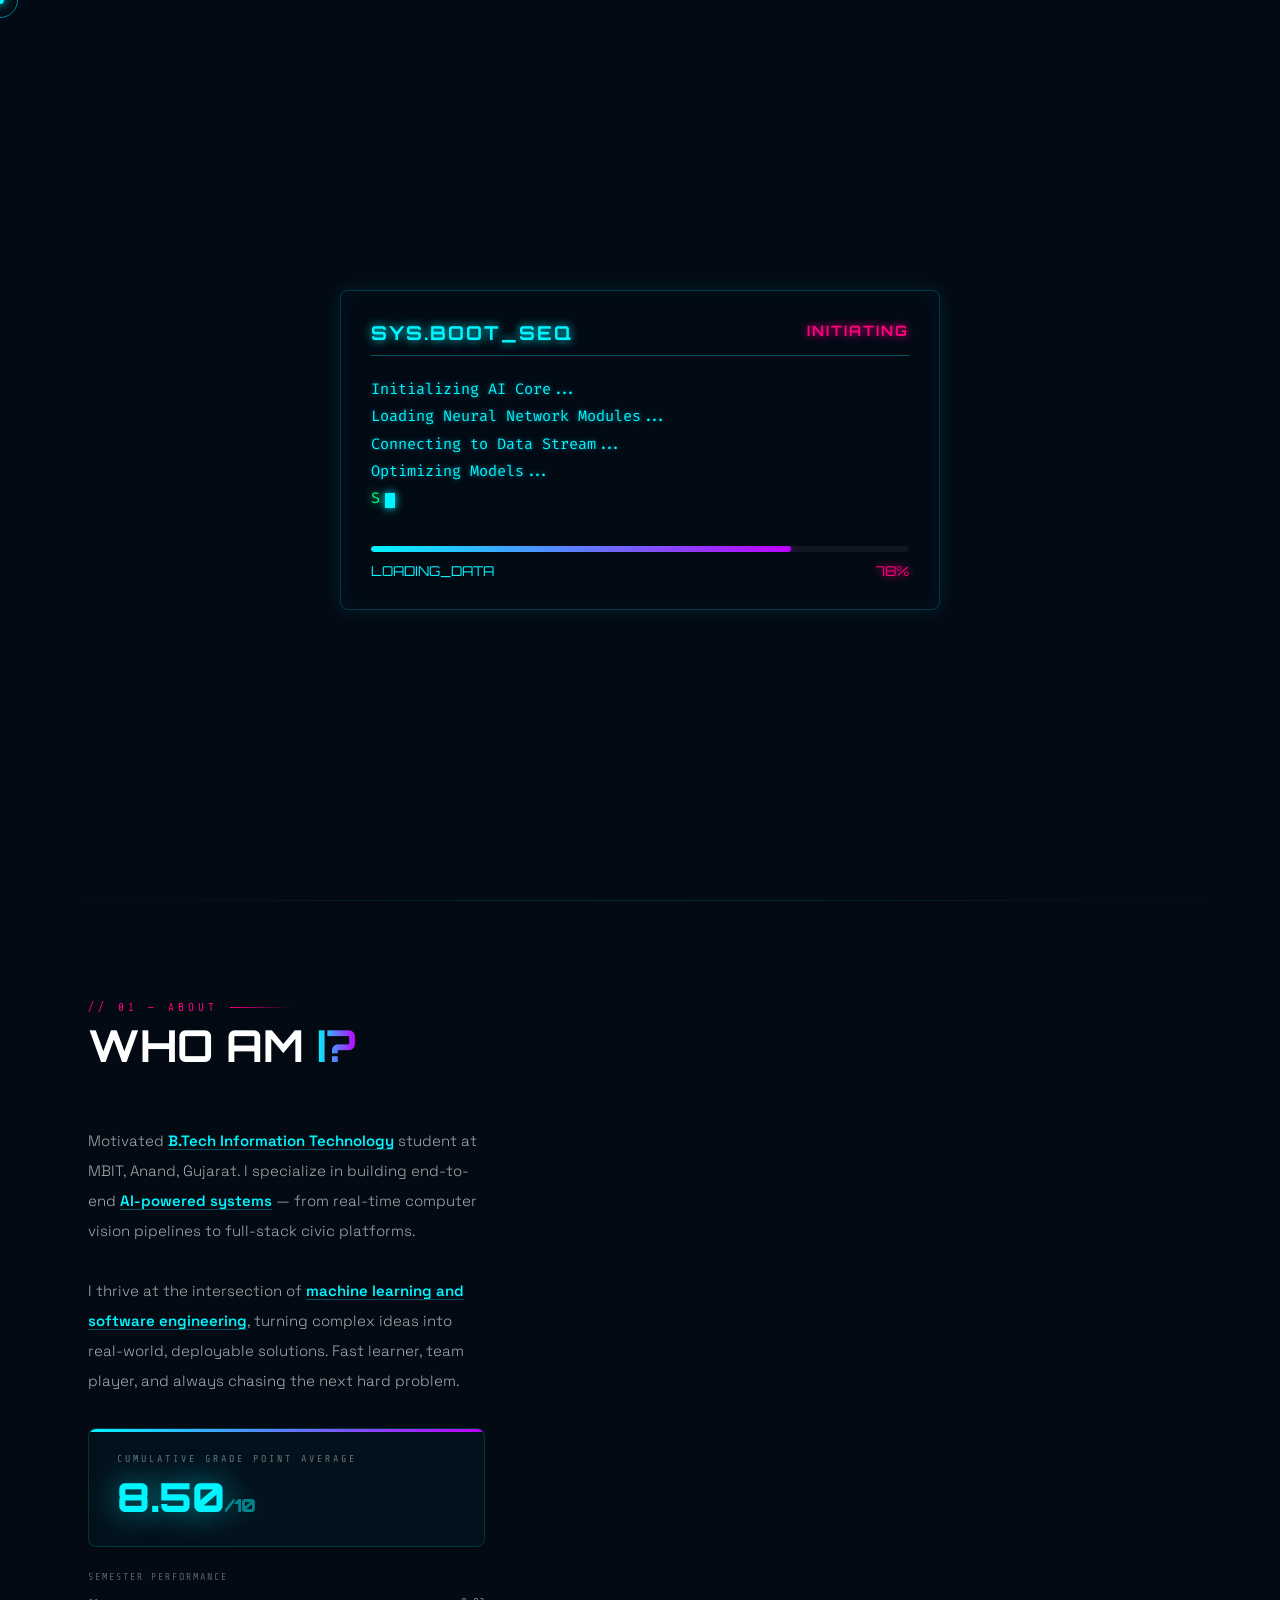
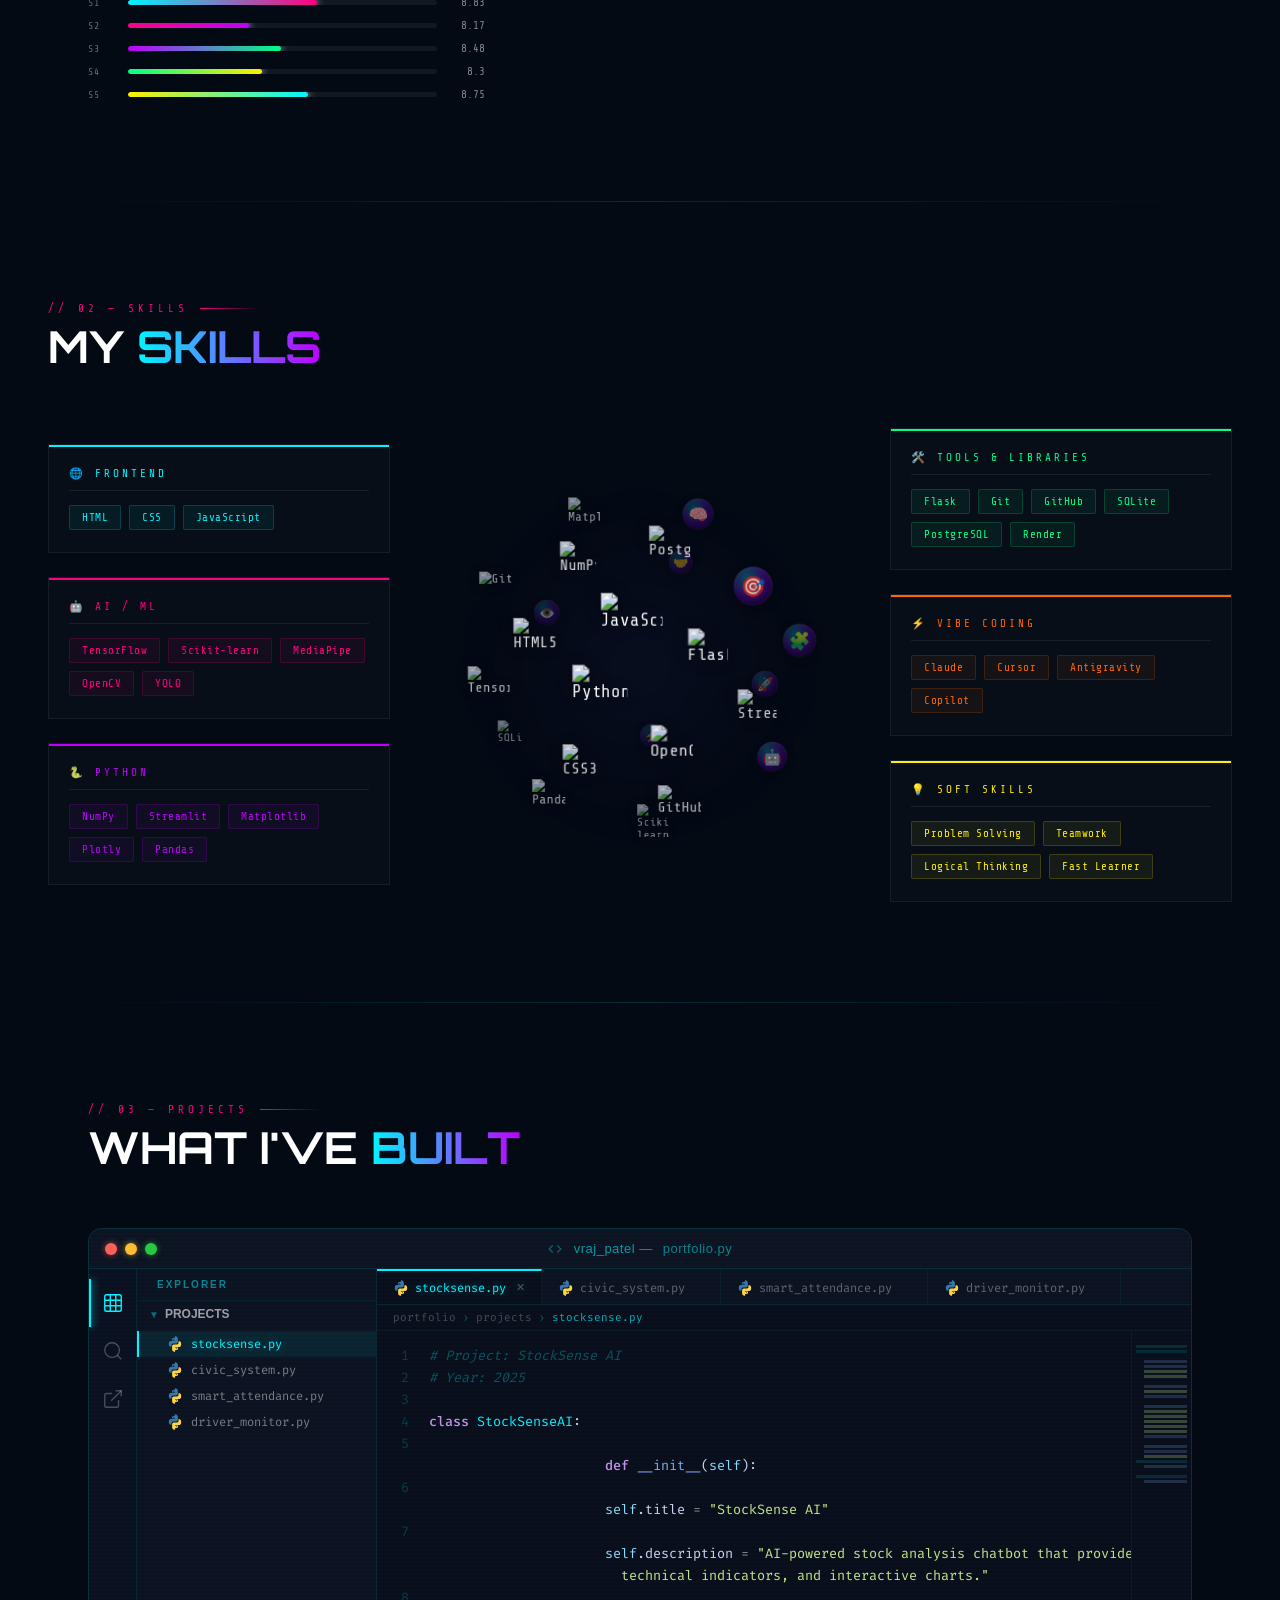
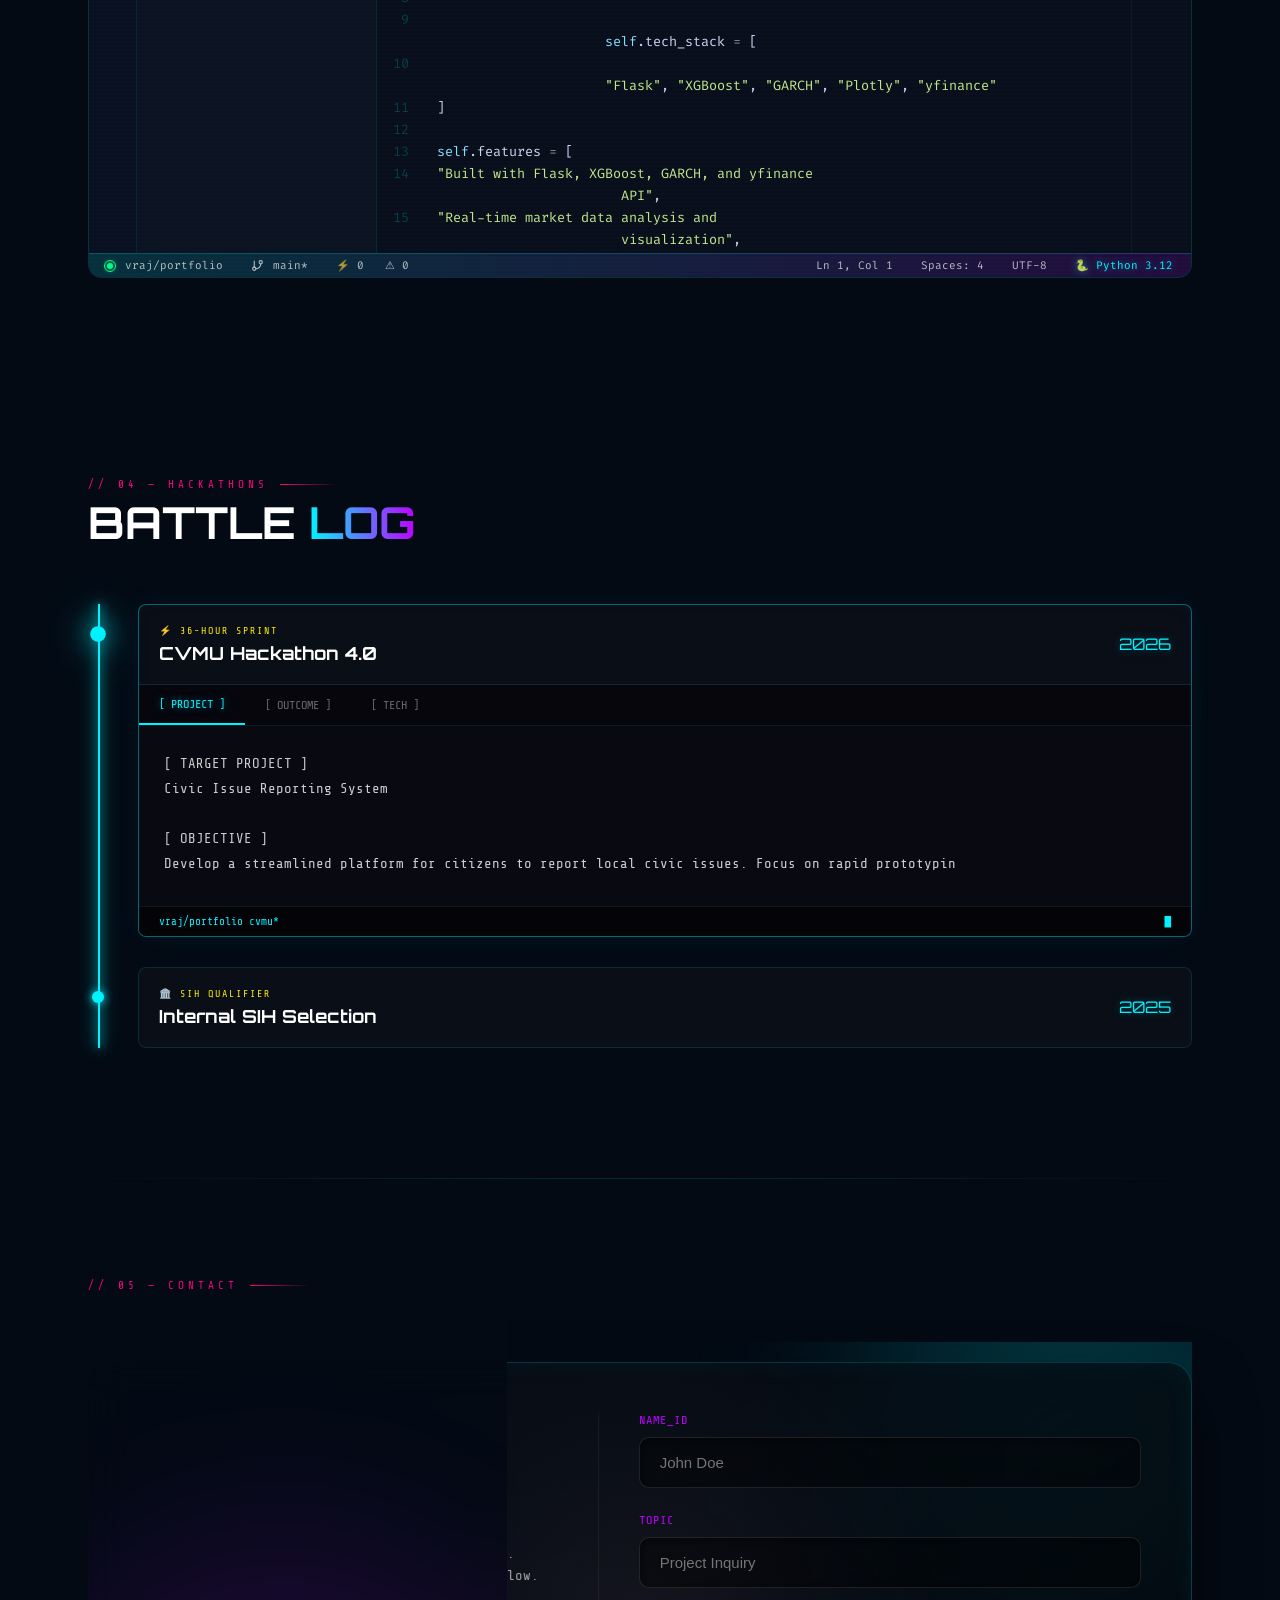
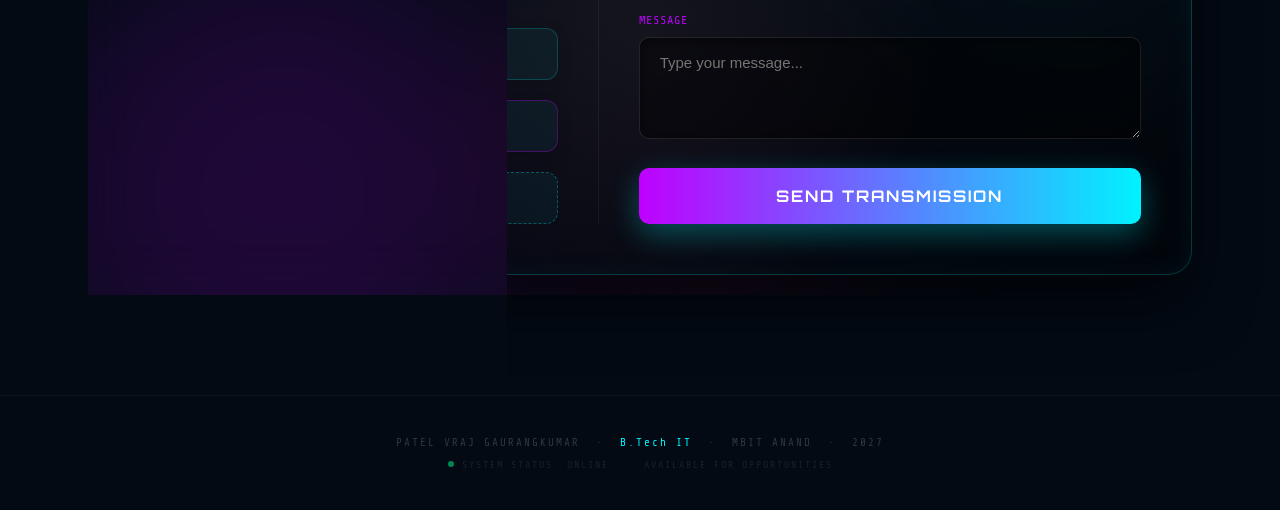
==== index.html @ e6d9add8 "Initial commit: Modular portfolio with JS AI engine" ====
<!DOCTYPE html>
<html lang="en">

<head>
  <meta charset="UTF-8">
  <meta name="viewport" content="width=device-width, initial-scale=1.0">
  <meta name="description" content="Vraj Patel — AI/ML Engineer & Full-Stack Developer. Portfolio showcasing projects in Computer Vision, Machine Learning, and Full-Stack Web Development.">
  <title>Vraj Patel — AI/ML Engineer & Developer</title>

  <!-- Google Fonts -->
  <link rel="preconnect" href="https://fonts.googleapis.com">
  <link href="https://fonts.googleapis.com/css2?family=Share+Tech+Mono&family=Fira+Code:wght@400;500&family=Orbitron:wght@400;600;700;900&family=Space+Grotesk:wght@300;400;500;600&display=swap" rel="stylesheet">

  <!-- Main Stylesheet -->
  <link rel="stylesheet" href="css/style.css">
</head>

<body>

  <!-- Custom cursor -->
  <div class="cursor-dot" id="cursorDot"></div>
  <div class="cursor-ring" id="cursorRing"></div>

  <!-- Particles canvas -->
  <canvas id="particles-canvas"></canvas>

  <!-- Loading screen -->
  <div id="loader">
    <div class="loader-container">
      <div class="terminal-header">
        <span>SYS.BOOT_SEQ</span>
        <span class="status-text">INITIATING</span>
      </div>

      <div class="logs" id="logs">
        <!-- Lines injected via JS -->
      </div>

      <div class="progress-wrapper">
        <div class="progress-bar-bg">
          <div class="progress-bar" id="progressBar"></div>
        </div>
        <div class="progress-info">
          <span>LOADING_DATA</span>
          <span class="progress-pct" id="progressPct">0%</span>
        </div>
      </div>
    </div>
  </div>

  <!-- NAV -->
  <nav id="mainNav">
    <div class="nav-inner" id="navInner">
      <div class="nav-logo" onclick="smoothScroll('hero')">VP</div>
      <div class="nav-links">
        <a onclick="smoothScroll('about')" class="nav-link" data-section="about"><span class="nav-text">About</span></a>
        <a onclick="smoothScroll('skills')" class="nav-link" data-section="skills"><span
            class="nav-text">Skills</span></a>
        <a onclick="smoothScroll('projects')" class="nav-link" data-section="projects"><span
            class="nav-text">Projects</span></a>
        <a onclick="smoothScroll('hackathons')" class="nav-link" data-section="hackathons"><span
            class="nav-text">Hackathons</span></a>
        <a onclick="smoothScroll('contact')" class="nav-link" data-section="contact"><span
            class="nav-text">Contact</span></a>
      </div>
      <button class="hamburger" id="hamburger" aria-label="Open menu" onclick="toggleMobileNav()">
        <span></span><span></span><span></span>
      </button>
    </div>
  </nav>

  <!-- MOBILE NAV OVERLAY -->
  <div class="mobile-nav" id="mobileNav">
    <span class="mobile-nav-close" onclick="toggleMobileNav()">✕</span>
    <a class="mobile-nav-link" onclick="mobileNavGo('hero')">Home</a>
    <a class="mobile-nav-link" onclick="mobileNavGo('about')">About</a>
    <a class="mobile-nav-link" onclick="mobileNavGo('skills')">Skills</a>
    <a class="mobile-nav-link" onclick="mobileNavGo('projects')">Projects</a>
    <a class="mobile-nav-link" onclick="mobileNavGo('hackathons')">Hackathons</a>
    <a class="mobile-nav-link" onclick="mobileNavGo('contact')">Contact</a>
  </div>


  <!-- HERO -->
  <div class="hero" id="hero">
    <canvas id="neural-canvas"></canvas>
    <div class="hero-grid"></div>
    <div class="hero-orb hero-orb-1"></div>
    <div class="hero-orb hero-orb-2"></div>
    <div class="hero-orb hero-orb-3"></div>

    <div class="hero-content">
      <div class="hero-name-badge">
        <span class="status-dot"></span>
        AI/ML Engineer &amp; Full-Stack Dev
      </div>

      <h1 class="hero-main-title">
        <span class="text-white">VRAJ</span> <span class="gradient-text">PATEL</span>
      </h1>

      <p class="hero-subtitle-large">
        Architecting Intelligent Systems with <span class="gradient-text">Deep Learning &amp; Code</span>
      </p>

      <p class="hero-subtitle">
        Discover the logic behind a portfolio that echoes innovation, algorithms, and seamless digital experiences.
      </p>

      <button class="hero-explore-btn" onclick="smoothScroll('projects')">
        Explore My Portfolio
        <svg viewBox="0 0 24 24" width="18" height="18" stroke="currentColor" stroke-width="2" fill="none"
          stroke-linecap="round" stroke-linejoin="round">
          <line x1="7" y1="17" x2="17" y2="7"></line>
          <polyline points="7 7 17 7 17 17"></polyline>
        </svg>
      </button>

      <div class="hero-cards">
        <div class="hero-card hero-card-1">
          <div class="card-icon cyan">
            <svg viewBox="0 0 24 24" width="24" height="24" stroke="currentColor" stroke-width="2" fill="none"
              stroke-linecap="round" stroke-linejoin="round">
              <path
                d="M9.5 2A2.5 2.5 0 0 1 12 4.5v15a2.5 2.5 0 0 1-4.96.44 2.5 2.5 0 0 1-2.96-3.08 3 3 0 0 1-.34-5.58 2.5 2.5 0 0 1 1.32-4.24 2.5 2.5 0 0 1 1.98-3A2.5 2.5 0 0 1 9.5 2Z">
              </path>
              <path
                d="M14.5 2A2.5 2.5 0 0 0 12 4.5v15a2.5 2.5 0 0 0 4.96.44 2.5 2.5 0 0 0 2.96-3.08 3 3 0 0 0 .34-5.58 2.5 2.5 0 0 0-1.32-4.24 2.5 2.5 0 0 0-1.98-3A2.5 2.5 0 0 0 14.5 2Z">
              </path>
            </svg>
          </div>
          <h3>Machine Learning</h3>
          <p>Building predictive models and intelligent algorithms</p>
        </div>
        <div class="hero-card hero-card-2">
          <div class="card-icon pink">
            <svg viewBox="0 0 24 24" width="24" height="24" stroke="currentColor" stroke-width="2" fill="none"
              stroke-linecap="round" stroke-linejoin="round">
              <path d="M1 12s4-8 11-8 11 8 11 8-4 8-11 8-11-8-11-8z"></path>
              <circle cx="12" cy="12" r="3"></circle>
            </svg>
          </div>
          <h3>Computer Vision</h3>
          <p>Extracting deep insights from complex visual data</p>
        </div>
        <div class="hero-card hero-card-3">
          <div class="card-icon green">
            <svg viewBox="0 0 24 24" width="24" height="24" stroke="currentColor" stroke-width="2" fill="none"
              stroke-linecap="round" stroke-linejoin="round">
              <polyline points="16 18 22 12 16 6"></polyline>
              <polyline points="8 6 2 12 8 18"></polyline>
            </svg>
          </div>
          <h3>Full-Stack Dev</h3>
          <p>Creating seamless end-to-end web applications</p>
        </div>
        <div class="hero-card hero-card-4">
          <div class="card-icon purple">
            <svg viewBox="0 0 24 24" width="24" height="24" stroke="currentColor" stroke-width="2" fill="none"
              stroke-linecap="round" stroke-linejoin="round">
              <polyline points="23 6 13.5 15.5 8.5 10.5 1 18"></polyline>
              <polyline points="17 6 23 6 23 12"></polyline>
            </svg>
          </div>
          <h3>Data Science</h3>
          <p>Transforming raw data into actionable intelligence</p>
        </div>
      </div>
    </div>

    <div class="scroll-hint">
      <div class="scroll-line"></div>
      <span>SCROLL</span>
    </div>
  </div>

  <div class="divider"></div>

  <!-- ABOUT -->
  <section id="about">
    <div class="section-label reveal">// 01 — About</div>
    <div class="section-title reveal">WHO AM <span>I?</span></div>
    <div class="about-grid">
      <div class="reveal">
        <p class="about-text">
          Motivated <strong>B.Tech Information Technology</strong> student at MBIT, Anand, Gujarat. I specialize in
          building end-to-end <strong>AI-powered systems</strong> — from real-time computer vision pipelines to
          full-stack civic platforms.<br><br>
          I thrive at the intersection of <strong>machine learning and software engineering</strong>, turning complex
          ideas into real-world, deployable solutions. Fast learner, team player, and always chasing the next hard
          problem.
        </p>
        <div class="cgpa-display">
          <div class="cgpa-label">CUMULATIVE GRADE POINT AVERAGE</div>
          <div class="cgpa-value">8.50<span style="font-size:18px;opacity:0.5">/10</span></div>
        </div>
        <div class="sgpa-section">
          <div class="sgpa-label">SEMESTER PERFORMANCE</div>
          <div id="sgpa-bars"></div>
        </div>
      </div>
      <div class="about-character reveal">
        <div class="character-wrap">
          <!-- Lottie Animated Character -->
          <div id="lottie-character" class="lottie-character"></div>
        </div>
      </div>
    </div>
  </section>

  <div class="divider"></div>

  <!-- SKILLS -->
  <section id="skills">
    <div class="section-label reveal">// 02 — Skills</div>
    <div class="section-title reveal">MY <span>SKILLS</span></div>
    <div class="skills-layout">
      <!-- LEFT SIDE -->
      <div class="skills-side reveal">
        <div class="skill-card" data-color="cyan">
          <div class="skill-card-title">🌐 Frontend</div>
          <div class="skill-card-tags">
            <span class="sk-tag">HTML</span>
            <span class="sk-tag">CSS</span>
            <span class="sk-tag">JavaScript</span>
          </div>
        </div>
        <div class="skill-card" data-color="pink">
          <div class="skill-card-title">🤖 AI / ML</div>
          <div class="skill-card-tags">
            <span class="sk-tag">TensorFlow</span>
            <span class="sk-tag">Scikit-learn</span>
            <span class="sk-tag">MediaPipe</span>
            <span class="sk-tag">OpenCV</span>
            <span class="sk-tag">YOLO</span>
          </div>
        </div>
        <div class="skill-card" data-color="purple">
          <div class="skill-card-title">🐍 Python</div>
          <div class="skill-card-tags">
            <span class="sk-tag">NumPy</span>
            <span class="sk-tag">Streamlit</span>
            <span class="sk-tag">Matplotlib</span>
            <span class="sk-tag">Plotly</span>
            <span class="sk-tag">Pandas</span>
          </div>
        </div>
      </div>

      <!-- CENTER GLOBE -->
      <div class="globe-wrapper reveal">
        <div class="globe-glow"></div>
        <div class="globe-ring"></div>
        <div class="globe-ring"></div>
        <div class="globe-scene">
          <div class="globe-orbit" id="globeOrbit">
            <!-- Icons placed by JS -->
          </div>
        </div>
      </div>

      <!-- RIGHT SIDE -->
      <div class="skills-side reveal">
        <div class="skill-card" data-color="green">
          <div class="skill-card-title">🛠️ Tools & Libraries</div>
          <div class="skill-card-tags">
            <span class="sk-tag">Flask</span>
            <span class="sk-tag">Git</span>
            <span class="sk-tag">GitHub</span>
            <span class="sk-tag">SQLite</span>
            <span class="sk-tag">PostgreSQL</span>
            <span class="sk-tag">Render</span>
          </div>
        </div>
        <div class="skill-card" data-color="orange">
          <div class="skill-card-title">⚡ Vibe Coding</div>
          <div class="skill-card-tags">
            <span class="sk-tag">Claude</span>
            <span class="sk-tag">Cursor</span>
            <span class="sk-tag">Antigravity</span>
            <span class="sk-tag">Copilot</span>
          </div>
        </div>
        <div class="skill-card" data-color="yellow">
          <div class="skill-card-title">💡 Soft Skills</div>
          <div class="skill-card-tags">
            <span class="sk-tag">Problem Solving</span>
            <span class="sk-tag">Teamwork</span>
            <span class="sk-tag">Logical Thinking</span>
            <span class="sk-tag">Fast Learner</span>
          </div>
        </div>
      </div>
    </div>
  </section>



  <div class="divider"></div>





  <!-- PROJECTS -->
  <section id="projects">
    <div class="section-label reveal">// 03 &mdash; Projects</div>
    <div class="section-title reveal">WHAT I'VE <span>BUILT</span></div>

    <!-- IDE Container -->
    <div class="ide-container reveal">
      <div class="ide-window">

        <!-- Title bar -->
        <div class="ide-titlebar">
          <div class="ide-traffic">
            <span class="ide-dot red"></span>
            <span class="ide-dot yellow"></span>
            <span class="ide-dot green"></span>
          </div>
          <div class="ide-title-text">
            <svg viewBox="0 0 24 24" width="14" height="14" style="margin-right:6px;opacity:0.6;" fill="none"
              stroke="currentColor" stroke-width="2">
              <polyline points="16 18 22 12 16 6" />
              <polyline points="8 6 2 12 8 18" />
            </svg>
            vraj_patel — <span style="color:rgba(0,245,255,0.5);margin-left:4px;">portfolio.py</span>
          </div>
          <div class="ide-traffic-placeholder"></div>
        </div>

        <!-- Body -->
        <div class="ide-body">

          <!-- Activity Bar (Icons on far left) -->
          <div class="ide-activity-bar">
            <div class="act-icon act-active"><svg viewBox="0 0 24 24" fill="none" stroke="currentColor"
                stroke-width="2">
                <rect x="3" y="3" width="18" height="18" rx="2" />
                <path d="M9 3v18M15 3v18M3 9h18M3 15h18" />
              </svg></div>
            <div class="act-icon"><svg viewBox="0 0 24 24" fill="none" stroke="currentColor" stroke-width="2">
                <circle cx="11" cy="11" r="8" />
                <line x1="21" y1="21" x2="16.65" y2="16.65" />
              </svg></div>
            <div class="act-icon"><svg viewBox="0 0 24 24" fill="none" stroke="currentColor" stroke-width="2">
                <path d="M18 13v6a2 2 0 0 1-2 2H5a2 2 0 0 1-2-2V8a2 2 0 0 1 2-2h6" />
                <polyline points="15 3 21 3 21 9" />
                <line x1="10" y1="14" x2="21" y2="3" />
              </svg></div>
          </div>

          <!-- Sidebar -->
          <div class="ide-sidebar">
            <div class="ide-sidebar-header">EXPLORER</div>
            <div class="ide-folder">
              <span class="ide-arrow-down">&#x25BC;</span>
              <span class="ide-folder-name">PROJECTS</span>
            </div>
            <div class="ide-file-list">
              <div class="ide-sidebar-item ide-active" data-target="stocksense">
                <svg viewBox="0 0 110 110" width="16" height="16" style="flex-shrink:0">
                  <path fill="#3776ab"
                    d="M54.4 12.3c-21.7 0-20.5 9.4-20.5 9.4l.1 9.8h21.1v3h-29.3s-13.6-1.5-13.6 19c0 20.4 11.8 19.6 11.8 19.6h6.7v-9.3s-.2-12.2 12.3-12.2h19s12.8 0 12.8-12.4v-18s1-19-20.4-19zm-10.8 6.4c1.9 0 3.4 1.5 3.4 3.4s-1.5 3.4-3.4 3.4-3.4-1.5-3.4-3.4 1.5-3.4 3.4-3.4z" />
                  <path fill="#ffd343"
                    d="M55.4 97.5c21.7 0 20.5-9.4 20.5-9.4l-.1-9.8h-21.1v-3h29.3s13.6 1.5 13.6-19c0-20.4-11.8-19.6-11.8-19.6h-6.7v9.3s.2 12.2-12.3 12.2h-19s-12.8 0-12.8 12.4v18s-1 19 20.4 19zm10.8-6.4c-1.9 0-3.4-1.5-3.4-3.4s1.5-3.4 3.4-3.4 3.4 1.5 3.4 3.4-1.5 3.4-3.4 3.4z" />
                </svg> <span>stocksense.py</span>
              </div>
              <div class="ide-sidebar-item" data-target="civic">
                <svg viewBox="0 0 110 110" width="16" height="16" style="flex-shrink:0">
                  <path fill="#3776ab"
                    d="M54.4 12.3c-21.7 0-20.5 9.4-20.5 9.4l.1 9.8h21.1v3h-29.3s-13.6-1.5-13.6 19c0 20.4 11.8 19.6 11.8 19.6h6.7v-9.3s-.2-12.2 12.3-12.2h19s12.8 0 12.8-12.4v-18s1-19-20.4-19zm-10.8 6.4c1.9 0 3.4 1.5 3.4 3.4s-1.5 3.4-3.4 3.4-3.4-1.5-3.4-3.4 1.5-3.4 3.4-3.4z" />
                  <path fill="#ffd343"
                    d="M55.4 97.5c21.7 0 20.5-9.4 20.5-9.4l-.1-9.8h-21.1v-3h29.3s13.6 1.5 13.6-19c0-20.4-11.8-19.6-11.8-19.6h-6.7v9.3s.2 12.2-12.3 12.2h-19s-12.8 0-12.8 12.4v18s-1 19 20.4 19zm10.8-6.4c-1.9 0-3.4-1.5-3.4-3.4s1.5-3.4 3.4-3.4 3.4 1.5 3.4 3.4-1.5 3.4-3.4 3.4z" />
                </svg> <span>civic_system.py</span>
              </div>
              <div class="ide-sidebar-item" data-target="attendance">
                <svg viewBox="0 0 110 110" width="16" height="16" style="flex-shrink:0">
                  <path fill="#3776ab"
                    d="M54.4 12.3c-21.7 0-20.5 9.4-20.5 9.4l.1 9.8h21.1v3h-29.3s-13.6-1.5-13.6 19c0 20.4 11.8 19.6 11.8 19.6h6.7v-9.3s-.2-12.2 12.3-12.2h19s12.8 0 12.8-12.4v-18s1-19-20.4-19zm-10.8 6.4c1.9 0 3.4 1.5 3.4 3.4s-1.5 3.4-3.4 3.4-3.4-1.5-3.4-3.4 1.5-3.4 3.4-3.4z" />
                  <path fill="#ffd343"
                    d="M55.4 97.5c21.7 0 20.5-9.4 20.5-9.4l-.1-9.8h-21.1v-3h29.3s13.6 1.5 13.6-19c0-20.4-11.8-19.6-11.8-19.6h-6.7v9.3s.2 12.2-12.3 12.2h-19s-12.8 0-12.8 12.4v18s-1 19 20.4 19zm10.8-6.4c-1.9 0-3.4-1.5-3.4-3.4s1.5-3.4 3.4-3.4 3.4 1.5 3.4 3.4-1.5 3.4-3.4 3.4z" />
                </svg> <span>smart_attendance.py</span>
              </div>
              <div class="ide-sidebar-item" data-target="driver">
                <svg viewBox="0 0 110 110" width="16" height="16" style="flex-shrink:0">
                  <path fill="#3776ab"
                    d="M54.4 12.3c-21.7 0-20.5 9.4-20.5 9.4l.1 9.8h21.1v3h-29.3s-13.6-1.5-13.6 19c0 20.4 11.8 19.6 11.8 19.6h6.7v-9.3s-.2-12.2 12.3-12.2h19s12.8 0 12.8-12.4v-18s1-19-20.4-19zm-10.8 6.4c1.9 0 3.4 1.5 3.4 3.4s-1.5 3.4-3.4 3.4-3.4-1.5-3.4-3.4 1.5-3.4 3.4-3.4z" />
                  <path fill="#ffd343"
                    d="M55.4 97.5c21.7 0 20.5-9.4 20.5-9.4l-.1-9.8h-21.1v-3h29.3s13.6 1.5 13.6-19c0-20.4-11.8-19.6-11.8-19.6h-6.7v9.3s.2 12.2-12.3 12.2h-19s-12.8 0-12.8 12.4v18s-1 19 20.4 19zm10.8-6.4c-1.9 0-3.4-1.5-3.4-3.4s1.5-3.4 3.4-3.4 3.4 1.5 3.4 3.4-1.5 3.4-3.4 3.4z" />
                </svg> <span>driver_monitor.py</span>
              </div>
            </div>
          </div>

          <!-- Editor -->
          <div class="ide-editor">

            <!-- Tabs -->
            <div class="ide-tabs">
              <div class="ide-tab ide-tab-active" data-target="stocksense">
                <svg viewBox="0 0 110 110" width="16" height="16" style="flex-shrink:0">
                  <path fill="#3776ab"
                    d="M54.4 12.3c-21.7 0-20.5 9.4-20.5 9.4l.1 9.8h21.1v3h-29.3s-13.6-1.5-13.6 19c0 20.4 11.8 19.6 11.8 19.6h6.7v-9.3s-.2-12.2 12.3-12.2h19s12.8 0 12.8-12.4v-18s1-19-20.4-19zm-10.8 6.4c1.9 0 3.4 1.5 3.4 3.4s-1.5 3.4-3.4 3.4-3.4-1.5-3.4-3.4 1.5-3.4 3.4-3.4z" />
                  <path fill="#ffd343"
                    d="M55.4 97.5c21.7 0 20.5-9.4 20.5-9.4l-.1-9.8h-21.1v-3h29.3s13.6 1.5 13.6-19c0-20.4-11.8-19.6-11.8-19.6h-6.7v9.3s.2 12.2-12.3 12.2h-19s-12.8 0-12.8 12.4v18s-1 19 20.4 19zm10.8-6.4c-1.9 0-3.4-1.5-3.4-3.4s1.5-3.4 3.4-3.4 3.4 1.5 3.4 3.4-1.5 3.4-3.4 3.4z" />
                </svg> stocksense.py <span class="ide-tab-close">&#x2715;</span>
              </div>
              <div class="ide-tab" data-target="civic">
                <svg viewBox="0 0 110 110" width="16" height="16" style="flex-shrink:0">
                  <path fill="#3776ab"
                    d="M54.4 12.3c-21.7 0-20.5 9.4-20.5 9.4l.1 9.8h21.1v3h-29.3s-13.6-1.5-13.6 19c0 20.4 11.8 19.6 11.8 19.6h6.7v-9.3s-.2-12.2 12.3-12.2h19s12.8 0 12.8-12.4v-18s1-19-20.4-19zm-10.8 6.4c1.9 0 3.4 1.5 3.4 3.4s-1.5 3.4-3.4 3.4-3.4-1.5-3.4-3.4 1.5-3.4 3.4-3.4z" />
                  <path fill="#ffd343"
                    d="M55.4 97.5c21.7 0 20.5-9.4 20.5-9.4l-.1-9.8h-21.1v-3h29.3s13.6 1.5 13.6-19c0-20.4-11.8-19.6-11.8-19.6h-6.7v9.3s.2 12.2-12.3 12.2h-19s-12.8 0-12.8 12.4v18s-1 19 20.4 19zm10.8-6.4c-1.9 0-3.4-1.5-3.4-3.4s1.5-3.4 3.4-3.4 3.4 1.5 3.4 3.4-1.5 3.4-3.4 3.4z" />
                </svg> civic_system.py <span class="ide-tab-close">&#x2715;</span>
              </div>
              <div class="ide-tab" data-target="attendance">
                <svg viewBox="0 0 110 110" width="16" height="16" style="flex-shrink:0">
                  <path fill="#3776ab"
                    d="M54.4 12.3c-21.7 0-20.5 9.4-20.5 9.4l.1 9.8h21.1v3h-29.3s-13.6-1.5-13.6 19c0 20.4 11.8 19.6 11.8 19.6h6.7v-9.3s-.2-12.2 12.3-12.2h19s12.8 0 12.8-12.4v-18s1-19-20.4-19zm-10.8 6.4c1.9 0 3.4 1.5 3.4 3.4s-1.5 3.4-3.4 3.4-3.4-1.5-3.4-3.4 1.5-3.4 3.4-3.4z" />
                  <path fill="#ffd343"
                    d="M55.4 97.5c21.7 0 20.5-9.4 20.5-9.4l-.1-9.8h-21.1v-3h29.3s13.6 1.5 13.6-19c0-20.4-11.8-19.6-11.8-19.6h-6.7v9.3s.2 12.2-12.3 12.2h-19s-12.8 0-12.8 12.4v18s-1 19 20.4 19zm10.8-6.4c-1.9 0-3.4-1.5-3.4-3.4s1.5-3.4 3.4-3.4 3.4 1.5 3.4 3.4-1.5 3.4-3.4 3.4z" />
                </svg> smart_attendance.py <span class="ide-tab-close">&#x2715;</span>
              </div>
              <div class="ide-tab" data-target="driver">
                <svg viewBox="0 0 110 110" width="16" height="16" style="flex-shrink:0">
                  <path fill="#3776ab"
                    d="M54.4 12.3c-21.7 0-20.5 9.4-20.5 9.4l.1 9.8h21.1v3h-29.3s-13.6-1.5-13.6 19c0 20.4 11.8 19.6 11.8 19.6h6.7v-9.3s-.2-12.2 12.3-12.2h19s12.8 0 12.8-12.4v-18s1-19-20.4-19zm-10.8 6.4c1.9 0 3.4 1.5 3.4 3.4s-1.5 3.4-3.4 3.4-3.4-1.5-3.4-3.4 1.5-3.4 3.4-3.4z" />
                  <path fill="#ffd343"
                    d="M55.4 97.5c21.7 0 20.5-9.4 20.5-9.4l-.1-9.8h-21.1v-3h29.3s13.6 1.5 13.6-19c0-20.4-11.8-19.6-11.8-19.6h-6.7v9.3s.2 12.2-12.3 12.2h-19s-12.8 0-12.8 12.4v18s-1 19 20.4 19zm10.8-6.4c-1.9 0-3.4-1.5-3.4-3.4s1.5-3.4 3.4-3.4 3.4 1.5 3.4 3.4-1.5 3.4-3.4 3.4z" />
                </svg> driver_monitor.py <span class="ide-tab-close">&#x2715;</span>
              </div>
              <div class="ide-tabs-spacer"></div>
            </div>

            <!-- Breadcrumbs -->
            <div class="ide-breadcrumbs">
              portfolio <span class="ide-bc-sep">&rsaquo;</span> projects <span class="ide-bc-sep">&rsaquo;</span> <span
                class="ide-bc-active">stocksense.py</span>
            </div>

            <!-- Panes -->
            <div class="ide-panes">
              <div class="ide-pane ide-pane-active" id="pane-stocksense">
                <div class="ide-code-wrapper">
                  <div class="ide-line" style="animation-delay:0.03s"><span class="ide-ln">1</span><span
                      class="ide-lc"><span class="syn-comment"># Project: StockSense AI</span></span></div>
                  <div class="ide-line" style="animation-delay:0.06s"><span class="ide-ln">2</span><span
                      class="ide-lc"><span class="syn-comment"># Year: 2025</span></span></div>
                  <div class="ide-line" style="animation-delay:0.09s"><span class="ide-ln">3</span><span
                      class="ide-lc"></span></div>
                  <div class="ide-line" style="animation-delay:0.12s"><span class="ide-ln">4</span><span
                      class="ide-lc"><span class="syn-keyword">class</span> <span
                        class="syn-class">StockSenseAI</span>:</span></div>
                  <div class="ide-line" style="animation-delay:0.15s"><span class="ide-ln">5</span><span class="ide-lc">
                      <span class="syn-keyword">def</span> <span class="syn-func">__init__</span>(<span
                        class="syn-arg">self</span>):</span></div>
                  <div class="ide-line" style="animation-delay:0.18s"><span class="ide-ln">6</span><span class="ide-lc">
                      <span class="syn-arg">self</span>.title <span class="syn-op">=</span> <span
                        class="syn-string">"StockSense AI"</span></span></div>
                  <div class="ide-line" style="animation-delay:0.21s"><span class="ide-ln">7</span><span class="ide-lc">
                      <span class="syn-arg">self</span>.description <span class="syn-op">=</span> <span
                        class="syn-string">"AI-powered stock analysis chatbot that provides real-time insights,
                        technical indicators, and interactive charts."</span></span></div>
                  <div class="ide-line" style="animation-delay:0.24s"><span class="ide-ln">8</span><span
                      class="ide-lc"></span></div>
                  <div class="ide-line" style="animation-delay:0.27s"><span class="ide-ln">9</span><span class="ide-lc">
                      <span class="syn-arg">self</span>.tech_stack <span class="syn-op">=</span> [</span></div>
                  <div class="ide-line" style="animation-delay:0.3s"><span class="ide-ln">10</span><span class="ide-lc">
                      <span class="syn-string">"Flask"</span>, <span class="syn-string">"XGBoost"</span>, <span
                        class="syn-string">"GARCH"</span>, <span class="syn-string">"Plotly"</span>, <span
                        class="syn-string">"yfinance"</span></span></div>
                  <div class="ide-line" style="animation-delay:0.32999999999999996s"><span class="ide-ln">11</span><span
                      class="ide-lc"> ]</span></div>
                  <div class="ide-line" style="animation-delay:0.36s"><span class="ide-ln">12</span><span
                      class="ide-lc"></span></div>
                  <div class="ide-line" style="animation-delay:0.39s"><span class="ide-ln">13</span><span
                      class="ide-lc"> <span class="syn-arg">self</span>.features <span class="syn-op">=</span> [</span>
                  </div>
                  <div class="ide-line" style="animation-delay:0.42s"><span class="ide-ln">14</span><span
                      class="ide-lc"> <span class="syn-string">"Built with Flask, XGBoost, GARCH, and yfinance
                        API"</span>,</span></div>
                  <div class="ide-line" style="animation-delay:0.44999999999999996s"><span class="ide-ln">15</span><span
                      class="ide-lc"> <span class="syn-string">"Real-time market data analysis and
                        visualization"</span>,</span></div>
                  <div class="ide-line" style="animation-delay:0.48s"><span class="ide-ln">16</span><span
                      class="ide-lc"> <span class="syn-string">"Technical Indicators: RSI, MACD, SMA, Bollinger
                        Bands"</span>,</span></div>
                  <div class="ide-line" style="animation-delay:0.51s"><span class="ide-ln">17</span><span
                      class="ide-lc"> <span class="syn-string">"Natural language query processing via
                        NLP"</span>,</span></div>
                  <div class="ide-line" style="animation-delay:0.54s"><span class="ide-ln">18</span><span
                      class="ide-lc"> <span class="syn-string">"Hybrid buy/sell recommendations with confidence
                        scores"</span></span></div>
                  <div class="ide-line" style="animation-delay:0.57s"><span class="ide-ln">19</span><span
                      class="ide-lc"> ]</span></div>
                  <div class="ide-line" style="animation-delay:0.6s"><span class="ide-ln">20</span><span
                      class="ide-lc"></span></div>
                  <div class="ide-line" style="animation-delay:0.63s"><span class="ide-ln">21</span><span
                      class="ide-lc"> <span class="syn-keyword">def</span> <span class="syn-func">get_links</span>(<span
                        class="syn-arg">self</span>):</span></div>
                  <div class="ide-line" style="animation-delay:0.6599999999999999s"><span class="ide-ln">22</span><span
                      class="ide-lc"> <span class="syn-keyword">return</span> {</span></div>
                  <div class="ide-line" style="animation-delay:0.69s"><span class="ide-ln">23</span><span
                      class="ide-lc"> <span class="syn-string">"github"</span>: <a class="syn-link"
                        href="https://github.com/vrajptl275/stocksense-ai" target="_blank"><svg viewBox="0 0 24 24"
                          width="14" height="14" fill="currentColor" style="vertical-align:middle;margin-right:4px;">
                          <path
                            d="M12 0C5.37 0 0 5.37 0 12c0 5.3 3.438 9.8 8.205 11.385.6.113.82-.258.82-.577 0-.285-.01-1.04-.015-2.04-3.338.724-4.042-1.61-4.042-1.61-.546-1.385-1.335-1.755-1.335-1.755-1.087-.744.084-.729.084-.729 1.205.084 1.838 1.236 1.838 1.236 1.07 1.835 2.809 1.305 3.495.998.108-.776.417-1.305.76-1.605-2.665-.3-5.466-1.332-5.466-5.93 0-1.31.465-2.38 1.235-3.22-.135-.303-.54-1.523.105-3.176 0 0 1.005-.322 3.3 1.23.96-.267 1.98-.399 3-.405 1.02.006 2.04.138 3 .405 2.28-1.552 3.285-1.23 3.285-1.23.645 1.653.24 2.873.12 3.176.765.84 1.23 1.91 1.23 3.22 0 4.61-2.805 5.625-5.475 5.92.42.36.81 1.096.81 2.22 0 1.606-.015 2.896-.015 3.286 0 .315.21.69.825.57C20.565 21.795 24 17.295 24 12c0-6.63-5.37-12-12-12" />
                        </svg><span class="syn-string">"https://github.com/vrajptl275/stocksense-ai"</span></a>,</span>
                  </div>
                  <div class="ide-line" style="animation-delay:0.72s"><span class="ide-ln">24</span><span
                      class="ide-lc"> <span class="syn-string">"live"</span>: <span class="syn-comment"># Deployment
                        coming soon</span></span></div>
                  <div class="ide-line" style="animation-delay:0.75s"><span class="ide-ln">25</span><span
                      class="ide-lc"> }</span></div>
                  <div class="ide-line" style="animation-delay:0.78s"><span class="ide-ln">26</span><span
                      class="ide-lc"></span></div>
                  <div class="ide-line" style="animation-delay:0.8099999999999999s"><span class="ide-ln">27</span><span
                      class="ide-lc"><span class="syn-comment"># Initialize StockSense AI</span></span></div>
                  <div class="ide-line" style="animation-delay:0.84s"><span class="ide-ln">28</span><span
                      class="ide-lc">project <span class="syn-op">=</span> <span
                        class="syn-class">StockSenseAI</span>()</span></div>
                  <div class="ide-line" style="animation-delay:0.87s"><span class="ide-ln">29</span><span
                      class="ide-lc"><span class="ide-cursor"></span></span></div>
                </div>
                <div class="ide-minimap">
                  <div class="mm-comment"></div>
                  <div class="mm-comment"></div>
                  <div class="mm-empty"></div>
                  <div class="mm-code"></div>
                  <div class="mm-code"></div>
                  <div class="mm-str"></div>
                  <div class="mm-str"></div>
                  <div class="mm-empty"></div>
                  <div class="mm-code"></div>
                  <div class="mm-str"></div>
                  <div class="mm-code"></div>
                  <div class="mm-empty"></div>
                  <div class="mm-code"></div>
                  <div class="mm-str"></div>
                  <div class="mm-str"></div>
                  <div class="mm-str"></div>
                  <div class="mm-str"></div>
                  <div class="mm-str"></div>
                  <div class="mm-code"></div>
                  <div class="mm-empty"></div>
                  <div class="mm-code"></div>
                  <div class="mm-code"></div>
                  <div class="mm-str"></div>
                  <div class="mm-comment"></div>
                  <div class="mm-code"></div>
                  <div class="mm-empty"></div>
                  <div class="mm-comment"></div>
                  <div class="mm-code"></div>
                </div>
              </div>
              <div class="ide-pane" id="pane-civic">
                <div class="ide-code-wrapper">
                  <div class="ide-line" style="animation-delay:0.03s"><span class="ide-ln">1</span><span
                      class="ide-lc"><span class="syn-comment"># Project: Anand Civic System</span></span></div>
                  <div class="ide-line" style="animation-delay:0.06s"><span class="ide-ln">2</span><span
                      class="ide-lc"><span class="syn-comment"># Year: 2025</span></span></div>
                  <div class="ide-line" style="animation-delay:0.09s"><span class="ide-ln">3</span><span
                      class="ide-lc"></span></div>
                  <div class="ide-line" style="animation-delay:0.12s"><span class="ide-ln">4</span><span
                      class="ide-lc"><span class="syn-keyword">class</span> <span
                        class="syn-class">AnandCivicSystem</span>:</span></div>
                  <div class="ide-line" style="animation-delay:0.15s"><span class="ide-ln">5</span><span class="ide-lc">
                      <span class="syn-keyword">def</span> <span class="syn-func">__init__</span>(<span
                        class="syn-arg">self</span>):</span></div>
                  <div class="ide-line" style="animation-delay:0.18s"><span class="ide-ln">6</span><span class="ide-lc">
                      <span class="syn-arg">self</span>.title <span class="syn-op">=</span> <span
                        class="syn-string">"Anand Civic System"</span></span></div>
                  <div class="ide-line" style="animation-delay:0.21s"><span class="ide-ln">7</span><span class="ide-lc">
                      <span class="syn-arg">self</span>.description <span class="syn-op">=</span> <span
                        class="syn-string">"Full-stack civic complaint management platform with 4-level role-based
                        access control for Anand city government."</span></span></div>
                  <div class="ide-line" style="animation-delay:0.24s"><span class="ide-ln">8</span><span
                      class="ide-lc"></span></div>
                  <div class="ide-line" style="animation-delay:0.27s"><span class="ide-ln">9</span><span class="ide-lc">
                      <span class="syn-arg">self</span>.tech_stack <span class="syn-op">=</span> [</span></div>
                  <div class="ide-line" style="animation-delay:0.3s"><span class="ide-ln">10</span><span class="ide-lc">
                      <span class="syn-string">"Flask"</span>, <span class="syn-string">"PostgreSQL"</span>, <span
                        class="syn-string">"Gemini AI"</span>, <span class="syn-string">"Leaflet.js"</span>, <span
                        class="syn-string">"JWT"</span>, <span class="syn-string">"bcrypt"</span></span></div>
                  <div class="ide-line" style="animation-delay:0.32999999999999996s"><span class="ide-ln">11</span><span
                      class="ide-lc"> ]</span></div>
                  <div class="ide-line" style="animation-delay:0.36s"><span class="ide-ln">12</span><span
                      class="ide-lc"></span></div>
                  <div class="ide-line" style="animation-delay:0.39s"><span class="ide-ln">13</span><span
                      class="ide-lc"> <span class="syn-arg">self</span>.features <span class="syn-op">=</span> [</span>
                  </div>
                  <div class="ide-line" style="animation-delay:0.42s"><span class="ide-ln">14</span><span
                      class="ide-lc"> <span class="syn-string">"4-Role RBAC: Citizen, Officer, Department,
                        Admin"</span>,</span></div>
                  <div class="ide-line" style="animation-delay:0.44999999999999996s"><span class="ide-ln">15</span><span
                      class="ide-lc"> <span class="syn-string">"GPS polygon boundary validation using
                        Leaflet.js"</span>,</span></div>
                  <div class="ide-line" style="animation-delay:0.48s"><span class="ide-ln">16</span><span
                      class="ide-lc"> <span class="syn-string">"Gemini AI image analysis for
                        auto-categorization"</span>,</span></div>
                  <div class="ide-line" style="animation-delay:0.51s"><span class="ide-ln">17</span><span
                      class="ide-lc"> <span class="syn-string">"JWT + bcrypt authentication and session
                        management"</span>,</span></div>
                  <div class="ide-line" style="animation-delay:0.54s"><span class="ide-ln">18</span><span
                      class="ide-lc"> <span class="syn-string">"6-stage complaint lifecycle with real-time
                        notifications"</span>,</span></div>
                  <div class="ide-line" style="animation-delay:0.57s"><span class="ide-ln">19</span><span
                      class="ide-lc"> <span class="syn-string">"PostgreSQL with full audit trail"</span></span></div>
                  <div class="ide-line" style="animation-delay:0.6s"><span class="ide-ln">20</span><span class="ide-lc">
                      ]</span></div>
                  <div class="ide-line" style="animation-delay:0.63s"><span class="ide-ln">21</span><span
                      class="ide-lc"></span></div>
                  <div class="ide-line" style="animation-delay:0.6599999999999999s"><span class="ide-ln">22</span><span
                      class="ide-lc"> <span class="syn-keyword">def</span> <span class="syn-func">get_links</span>(<span
                        class="syn-arg">self</span>):</span></div>
                  <div class="ide-line" style="animation-delay:0.69s"><span class="ide-ln">23</span><span
                      class="ide-lc"> <span class="syn-keyword">return</span> {</span></div>
                  <div class="ide-line" style="animation-delay:0.72s"><span class="ide-ln">24</span><span
                      class="ide-lc"> <span class="syn-string">"github"</span>: <a class="syn-link"
                        href="https://github.com/Deadpool20x/civic-issue-system" target="_blank"><svg
                          viewBox="0 0 24 24" width="14" height="14" fill="currentColor"
                          style="vertical-align:middle;margin-right:4px;">
                          <path
                            d="M12 0C5.37 0 0 5.37 0 12c0 5.3 3.438 9.8 8.205 11.385.6.113.82-.258.82-.577 0-.285-.01-1.04-.015-2.04-3.338.724-4.042-1.61-4.042-1.61-.546-1.385-1.335-1.755-1.335-1.755-1.087-.744.084-.729.084-.729 1.205.084 1.838 1.236 1.838 1.236 1.07 1.835 2.809 1.305 3.495.998.108-.776.417-1.305.76-1.605-2.665-.3-5.466-1.332-5.466-5.93 0-1.31.465-2.38 1.235-3.22-.135-.303-.54-1.523.105-3.176 0 0 1.005-.322 3.3 1.23.96-.267 1.98-.399 3-.405 1.02.006 2.04.138 3 .405 2.28-1.552 3.285-1.23 3.285-1.23.645 1.653.24 2.873.12 3.176.765.84 1.23 1.91 1.23 3.22 0 4.61-2.805 5.625-5.475 5.92.42.36.81 1.096.81 2.22 0 1.606-.015 2.896-.015 3.286 0 .315.21.69.825.57C20.565 21.795 24 17.295 24 12c0-6.63-5.37-12-12-12" />
                        </svg><span
                          class="syn-string">"https://github.com/Deadpool20x/civic-issue-system"</span></a>,</span>
                  </div>
                  <div class="ide-line" style="animation-delay:0.75s"><span class="ide-ln">25</span><span
                      class="ide-lc"> <span class="syn-string">"live"</span>: <span class="syn-comment"># Deployment
                        coming soon</span></span></div>
                  <div class="ide-line" style="animation-delay:0.78s"><span class="ide-ln">26</span><span
                      class="ide-lc"> }</span></div>
                  <div class="ide-line" style="animation-delay:0.8099999999999999s"><span class="ide-ln">27</span><span
                      class="ide-lc"></span></div>
                  <div class="ide-line" style="animation-delay:0.84s"><span class="ide-ln">28</span><span
                      class="ide-lc"><span class="syn-comment"># Initialize Anand Civic System</span></span></div>
                  <div class="ide-line" style="animation-delay:0.87s"><span class="ide-ln">29</span><span
                      class="ide-lc">project <span class="syn-op">=</span> <span
                        class="syn-class">AnandCivicSystem</span>()</span></div>
                  <div class="ide-line" style="animation-delay:0.8999999999999999s"><span class="ide-ln">30</span><span
                      class="ide-lc"><span class="ide-cursor"></span></span></div>
                </div>
                <div class="ide-minimap">
                  <div class="mm-comment"></div>
                  <div class="mm-comment"></div>
                  <div class="mm-empty"></div>
                  <div class="mm-code"></div>
                  <div class="mm-code"></div>
                  <div class="mm-str"></div>
                  <div class="mm-str"></div>
                  <div class="mm-empty"></div>
                  <div class="mm-code"></div>
                  <div class="mm-str"></div>
                  <div class="mm-code"></div>
                  <div class="mm-empty"></div>
                  <div class="mm-code"></div>
                  <div class="mm-str"></div>
                  <div class="mm-str"></div>
                  <div class="mm-str"></div>
                  <div class="mm-str"></div>
                  <div class="mm-str"></div>
                  <div class="mm-str"></div>
                  <div class="mm-code"></div>
                  <div class="mm-empty"></div>
                  <div class="mm-code"></div>
                  <div class="mm-code"></div>
                  <div class="mm-str"></div>
                  <div class="mm-comment"></div>
                  <div class="mm-code"></div>
                  <div class="mm-empty"></div>
                  <div class="mm-comment"></div>
                  <div class="mm-code"></div>
                </div>
              </div>
              <div class="ide-pane" id="pane-attendance">
                <div class="ide-code-wrapper">
                  <div class="ide-line" style="animation-delay:0.03s"><span class="ide-ln">1</span><span
                      class="ide-lc"><span class="syn-comment"># Project: Smart Attendance</span></span></div>
                  <div class="ide-line" style="animation-delay:0.06s"><span class="ide-ln">2</span><span
                      class="ide-lc"><span class="syn-comment"># Year: 2024</span></span></div>
                  <div class="ide-line" style="animation-delay:0.09s"><span class="ide-ln">3</span><span
                      class="ide-lc"></span></div>
                  <div class="ide-line" style="animation-delay:0.12s"><span class="ide-ln">4</span><span
                      class="ide-lc"><span class="syn-keyword">class</span> <span
                        class="syn-class">SmartAttendance</span>:</span></div>
                  <div class="ide-line" style="animation-delay:0.15s"><span class="ide-ln">5</span><span class="ide-lc">
                      <span class="syn-keyword">def</span> <span class="syn-func">__init__</span>(<span
                        class="syn-arg">self</span>):</span></div>
                  <div class="ide-line" style="animation-delay:0.18s"><span class="ide-ln">6</span><span class="ide-lc">
                      <span class="syn-arg">self</span>.title <span class="syn-op">=</span> <span
                        class="syn-string">"Smart Attendance"</span></span></div>
                  <div class="ide-line" style="animation-delay:0.21s"><span class="ide-ln">7</span><span class="ide-lc">
                      <span class="syn-arg">self</span>.description <span class="syn-op">=</span> <span
                        class="syn-string">"Face recognition-based academic attendance system with real-time detection
                        and multi-role dashboards."</span></span></div>
                  <div class="ide-line" style="animation-delay:0.24s"><span class="ide-ln">8</span><span
                      class="ide-lc"></span></div>
                  <div class="ide-line" style="animation-delay:0.27s"><span class="ide-ln">9</span><span class="ide-lc">
                      <span class="syn-arg">self</span>.tech_stack <span class="syn-op">=</span> [</span></div>
                  <div class="ide-line" style="animation-delay:0.3s"><span class="ide-ln">10</span><span class="ide-lc">
                      <span class="syn-string">"Flask"</span>, <span class="syn-string">"OpenCV"</span>, <span
                        class="syn-string">"face_recognition"</span>, <span class="syn-string">"SQLite"</span></span>
                  </div>
                  <div class="ide-line" style="animation-delay:0.32999999999999996s"><span class="ide-ln">11</span><span
                      class="ide-lc"> ]</span></div>
                  <div class="ide-line" style="animation-delay:0.36s"><span class="ide-ln">12</span><span
                      class="ide-lc"></span></div>
                  <div class="ide-line" style="animation-delay:0.39s"><span class="ide-ln">13</span><span
                      class="ide-lc"> <span class="syn-arg">self</span>.features <span class="syn-op">=</span> [</span>
                  </div>
                  <div class="ide-line" style="animation-delay:0.42s"><span class="ide-ln">14</span><span
                      class="ide-lc"> <span class="syn-string">"Real-time face detection using OpenCV +
                        dlib"</span>,</span></div>
                  <div class="ide-line" style="animation-delay:0.44999999999999996s"><span class="ide-ln">15</span><span
                      class="ide-lc"> <span class="syn-string">"Multi-role dashboards: Admin, Teacher,
                        Student"</span>,</span></div>
                  <div class="ide-line" style="animation-delay:0.48s"><span class="ide-ln">16</span><span
                      class="ide-lc"> <span class="syn-string">"Automated CSV and PDF report generation"</span>,</span>
                  </div>
                  <div class="ide-line" style="animation-delay:0.51s"><span class="ide-ln">17</span><span
                      class="ide-lc"> <span class="syn-string">"Attendance analytics with visual charts"</span>,</span>
                  </div>
                  <div class="ide-line" style="animation-delay:0.54s"><span class="ide-ln">18</span><span
                      class="ide-lc"> <span class="syn-string">"Session management and audit logs"</span></span></div>
                  <div class="ide-line" style="animation-delay:0.57s"><span class="ide-ln">19</span><span
                      class="ide-lc"> ]</span></div>
                  <div class="ide-line" style="animation-delay:0.6s"><span class="ide-ln">20</span><span
                      class="ide-lc"></span></div>
                  <div class="ide-line" style="animation-delay:0.63s"><span class="ide-ln">21</span><span
                      class="ide-lc"> <span class="syn-keyword">def</span> <span class="syn-func">get_links</span>(<span
                        class="syn-arg">self</span>):</span></div>
                  <div class="ide-line" style="animation-delay:0.6599999999999999s"><span class="ide-ln">22</span><span
                      class="ide-lc"> <span class="syn-keyword">return</span> {</span></div>
                  <div class="ide-line" style="animation-delay:0.69s"><span class="ide-ln">23</span><span
                      class="ide-lc"> <span class="syn-string">"github"</span>: <a class="syn-link"
                        href="https://github.com/vrajptl275/smart-attendance" target="_blank"><svg viewBox="0 0 24 24"
                          width="14" height="14" fill="currentColor" style="vertical-align:middle;margin-right:4px;">
                          <path
                            d="M12 0C5.37 0 0 5.37 0 12c0 5.3 3.438 9.8 8.205 11.385.6.113.82-.258.82-.577 0-.285-.01-1.04-.015-2.04-3.338.724-4.042-1.61-4.042-1.61-.546-1.385-1.335-1.755-1.335-1.755-1.087-.744.084-.729.084-.729 1.205.084 1.838 1.236 1.838 1.236 1.07 1.835 2.809 1.305 3.495.998.108-.776.417-1.305.76-1.605-2.665-.3-5.466-1.332-5.466-5.93 0-1.31.465-2.38 1.235-3.22-.135-.303-.54-1.523.105-3.176 0 0 1.005-.322 3.3 1.23.96-.267 1.98-.399 3-.405 1.02.006 2.04.138 3 .405 2.28-1.552 3.285-1.23 3.285-1.23.645 1.653.24 2.873.12 3.176.765.84 1.23 1.91 1.23 3.22 0 4.61-2.805 5.625-5.475 5.92.42.36.81 1.096.81 2.22 0 1.606-.015 2.896-.015 3.286 0 .315.21.69.825.57C20.565 21.795 24 17.295 24 12c0-6.63-5.37-12-12-12" />
                        </svg><span
                          class="syn-string">"https://github.com/vrajptl275/smart-attendance"</span></a>,</span></div>
                  <div class="ide-line" style="animation-delay:0.72s"><span class="ide-ln">24</span><span
                      class="ide-lc"> <span class="syn-string">"live"</span>: <span class="syn-comment"># Deployment
                        coming soon</span></span></div>
                  <div class="ide-line" style="animation-delay:0.75s"><span class="ide-ln">25</span><span
                      class="ide-lc"> }</span></div>
                  <div class="ide-line" style="animation-delay:0.78s"><span class="ide-ln">26</span><span
                      class="ide-lc"></span></div>
                  <div class="ide-line" style="animation-delay:0.8099999999999999s"><span class="ide-ln">27</span><span
                      class="ide-lc"><span class="syn-comment"># Initialize Smart Attendance</span></span></div>
                  <div class="ide-line" style="animation-delay:0.84s"><span class="ide-ln">28</span><span
                      class="ide-lc">project <span class="syn-op">=</span> <span
                        class="syn-class">SmartAttendance</span>()</span></div>
                  <div class="ide-line" style="animation-delay:0.87s"><span class="ide-ln">29</span><span
                      class="ide-lc"><span class="ide-cursor"></span></span></div>
                </div>
                <div class="ide-minimap">
                  <div class="mm-comment"></div>
                  <div class="mm-comment"></div>
                  <div class="mm-empty"></div>
                  <div class="mm-code"></div>
                  <div class="mm-code"></div>
                  <div class="mm-str"></div>
                  <div class="mm-str"></div>
                  <div class="mm-empty"></div>
                  <div class="mm-code"></div>
                  <div class="mm-str"></div>
                  <div class="mm-code"></div>
                  <div class="mm-empty"></div>
                  <div class="mm-code"></div>
                  <div class="mm-str"></div>
                  <div class="mm-str"></div>
                  <div class="mm-str"></div>
                  <div class="mm-str"></div>
                  <div class="mm-str"></div>
                  <div class="mm-code"></div>
                  <div class="mm-empty"></div>
                  <div class="mm-code"></div>
                  <div class="mm-code"></div>
                  <div class="mm-str"></div>
                  <div class="mm-comment"></div>
                  <div class="mm-code"></div>
                  <div class="mm-empty"></div>
                  <div class="mm-comment"></div>
                  <div class="mm-code"></div>
                </div>
              </div>
              <div class="ide-pane" id="pane-driver">
                <div class="ide-code-wrapper">
                  <div class="ide-line" style="animation-delay:0.03s"><span class="ide-ln">1</span><span
                      class="ide-lc"><span class="syn-comment"># Project: Driver Monitoring</span></span></div>
                  <div class="ide-line" style="animation-delay:0.06s"><span class="ide-ln">2</span><span
                      class="ide-lc"><span class="syn-comment"># Year: 2026</span></span></div>
                  <div class="ide-line" style="animation-delay:0.09s"><span class="ide-ln">3</span><span
                      class="ide-lc"></span></div>
                  <div class="ide-line" style="animation-delay:0.12s"><span class="ide-ln">4</span><span
                      class="ide-lc"><span class="syn-keyword">class</span> <span
                        class="syn-class">DriverMonitor</span>:</span></div>
                  <div class="ide-line" style="animation-delay:0.15s"><span class="ide-ln">5</span><span class="ide-lc">
                      <span class="syn-keyword">def</span> <span class="syn-func">__init__</span>(<span
                        class="syn-arg">self</span>):</span></div>
                  <div class="ide-line" style="animation-delay:0.18s"><span class="ide-ln">6</span><span class="ide-lc">
                      <span class="syn-arg">self</span>.title <span class="syn-op">=</span> <span
                        class="syn-string">"Driver Monitoring"</span></span></div>
                  <div class="ide-line" style="animation-delay:0.21s"><span class="ide-ln">7</span><span class="ide-lc">
                      <span class="syn-arg">self</span>.description <span class="syn-op">=</span> <span
                        class="syn-string">"Real-time dual-phase driver safety system using computer vision for
                        drowsiness and distraction detection."</span></span></div>
                  <div class="ide-line" style="animation-delay:0.24s"><span class="ide-ln">8</span><span
                      class="ide-lc"></span></div>
                  <div class="ide-line" style="animation-delay:0.27s"><span class="ide-ln">9</span><span class="ide-lc">
                      <span class="syn-arg">self</span>.tech_stack <span class="syn-op">=</span> [</span></div>
                  <div class="ide-line" style="animation-delay:0.3s"><span class="ide-ln">10</span><span class="ide-lc">
                      <span class="syn-string">"Python"</span>, <span class="syn-string">"MediaPipe"</span>, <span
                        class="syn-string">"YOLOv11"</span>, <span class="syn-string">"OpenCV"</span>, <span
                        class="syn-string">"dlib"</span></span></div>
                  <div class="ide-line" style="animation-delay:0.32999999999999996s"><span class="ide-ln">11</span><span
                      class="ide-lc"> ]</span></div>
                  <div class="ide-line" style="animation-delay:0.36s"><span class="ide-ln">12</span><span
                      class="ide-lc"></span></div>
                  <div class="ide-line" style="animation-delay:0.39s"><span class="ide-ln">13</span><span
                      class="ide-lc"> <span class="syn-arg">self</span>.features <span class="syn-op">=</span> [</span>
                  </div>
                  <div class="ide-line" style="animation-delay:0.42s"><span class="ide-ln">14</span><span
                      class="ide-lc"> <span class="syn-string">"Phase 1: EAR-based drowsiness detection with
                        dlib"</span>,</span></div>
                  <div class="ide-line" style="animation-delay:0.44999999999999996s"><span class="ide-ln">15</span><span
                      class="ide-lc"> <span class="syn-string">"Phase 2: YOLOv11 for mobile phone
                        detection"</span>,</span></div>
                  <div class="ide-line" style="animation-delay:0.48s"><span class="ide-ln">16</span><span
                      class="ide-lc"> <span class="syn-string">"3D head pose estimation via MediaPipe"</span>,</span>
                  </div>
                  <div class="ide-line" style="animation-delay:0.51s"><span class="ide-ln">17</span><span
                      class="ide-lc"> <span class="syn-string">"CLAHE + gamma correction for low-light
                        environments"</span>,</span></div>
                  <div class="ide-line" style="animation-delay:0.54s"><span class="ide-ln">18</span><span
                      class="ide-lc"> <span class="syn-string">"Custom-trained YOLOv11 on annotated
                        dataset"</span>,</span></div>
                  <div class="ide-line" style="animation-delay:0.57s"><span class="ide-ln">19</span><span
                      class="ide-lc"> <span class="syn-string">"Real-time alert system with audio
                        feedback"</span></span></div>
                  <div class="ide-line" style="animation-delay:0.6s"><span class="ide-ln">20</span><span class="ide-lc">
                      ]</span></div>
                  <div class="ide-line" style="animation-delay:0.63s"><span class="ide-ln">21</span><span
                      class="ide-lc"></span></div>
                  <div class="ide-line" style="animation-delay:0.6599999999999999s"><span class="ide-ln">22</span><span
                      class="ide-lc"> <span class="syn-keyword">def</span> <span class="syn-func">get_links</span>(<span
                        class="syn-arg">self</span>):</span></div>
                  <div class="ide-line" style="animation-delay:0.69s"><span class="ide-ln">23</span><span
                      class="ide-lc"> <span class="syn-keyword">return</span> {</span></div>
                  <div class="ide-line" style="animation-delay:0.72s"><span class="ide-ln">24</span><span
                      class="ide-lc"> <span class="syn-string">"github"</span>: <span class="syn-comment"># Private
                        Repository (NDA)</span>,</span></div>
                  <div class="ide-line" style="animation-delay:0.75s"><span class="ide-ln">25</span><span
                      class="ide-lc"> <span class="syn-string">"live"</span>: <span class="syn-comment"># Deployment
                        coming soon</span></span></div>
                  <div class="ide-line" style="animation-delay:0.78s"><span class="ide-ln">26</span><span
                      class="ide-lc"> }</span></div>
                  <div class="ide-line" style="animation-delay:0.8099999999999999s"><span class="ide-ln">27</span><span
                      class="ide-lc"></span></div>
                  <div class="ide-line" style="animation-delay:0.84s"><span class="ide-ln">28</span><span
                      class="ide-lc"><span class="syn-comment"># Initialize Driver Monitoring</span></span></div>
                  <div class="ide-line" style="animation-delay:0.87s"><span class="ide-ln">29</span><span
                      class="ide-lc">project <span class="syn-op">=</span> <span
                        class="syn-class">DriverMonitor</span>()</span></div>
                  <div class="ide-line" style="animation-delay:0.8999999999999999s"><span class="ide-ln">30</span><span
                      class="ide-lc"><span class="ide-cursor"></span></span></div>
                </div>
                <div class="ide-minimap">
                  <div class="mm-comment"></div>
                  <div class="mm-comment"></div>
                  <div class="mm-empty"></div>
                  <div class="mm-code"></div>
                  <div class="mm-code"></div>
                  <div class="mm-str"></div>
                  <div class="mm-str"></div>
                  <div class="mm-empty"></div>
                  <div class="mm-code"></div>
                  <div class="mm-str"></div>
                  <div class="mm-code"></div>
                  <div class="mm-empty"></div>
                  <div class="mm-code"></div>
                  <div class="mm-str"></div>
                  <div class="mm-str"></div>
                  <div class="mm-str"></div>
                  <div class="mm-str"></div>
                  <div class="mm-str"></div>
                  <div class="mm-str"></div>
                  <div class="mm-code"></div>
                  <div class="mm-empty"></div>
                  <div class="mm-code"></div>
                  <div class="mm-code"></div>
                  <div class="mm-comment"></div>
                  <div class="mm-comment"></div>
                  <div class="mm-code"></div>
                  <div class="mm-empty"></div>
                  <div class="mm-comment"></div>
                  <div class="mm-code"></div>
                </div>
              </div>

            </div>

          </div>
        </div>

        <!-- Status Bar -->
        <div class="ide-statusbar">
          <div class="sb-left">
            <span class="sb-item"><span class="sb-live-dot"></span>&nbsp;vraj/portfolio</span>
            <span class="sb-item"><svg viewBox="0 0 24 24" width="13" height="13" fill="none" stroke="currentColor"
                stroke-width="2" style="margin-right:4px;vertical-align:middle;">
                <line x1="6" y1="3" x2="6" y2="15" />
                <circle cx="18" cy="6" r="3" />
                <circle cx="6" cy="18" r="3" />
                <path d="M18 9a9 9 0 0 1-9 9" />
              </svg>main*</span>
            <span class="sb-item">⚡ 0 &nbsp; ⚠ 0</span>
          </div>
          <div class="sb-right">
            <span class="sb-item">Ln 1, Col 1</span>
            <span class="sb-item">Spaces: 4</span>
            <span class="sb-item">UTF-8</span>
            <span class="sb-item" style="color:var(--cyan);text-shadow:0 0 8px rgba(0,245,255,0.5);">🐍 Python
              3.12</span>
          </div>
        </div>

      </div>
    </div>
  </section>

  <!-- HACKATHONS -->
  <section id="hackathons">
    <div class="section-label reveal">// 04 — Hackathons</div>
    <div class="section-title reveal">BATTLE <span>LOG</span></div>
    <div class="data-stream-container reveal">
      <div class="energy-beam"></div>

      <!-- CVMU Hackathon Node -->
      <div class="data-node active" id="node-cvmu">
        <div class="node-marker"></div>
        <div class="node-content">
          <div class="node-header" onclick="toggleNode('cvmu')">
            <div class="node-title-group">
              <span class="node-badge">⚡ 36-HOUR SPRINT</span>
              <h3 class="node-title">CVMU Hackathon 4.0</h3>
            </div>
            <div class="node-year">2026</div>
          </div>

          <div class="node-body">
            <div class="node-body-inner">
              <div class="node-top-bar">
                <button class="node-btn active" onclick="switchNodeView('cvmu', 'mission', event)">[ PROJECT ]</button>
                <button class="node-btn" onclick="switchNodeView('cvmu', 'outcome', event)">[ OUTCOME ]</button>
                <button class="node-btn" onclick="switchNodeView('cvmu', 'tech', event)">[ TECH ]</button>
              </div>

              <div class="node-text-area">
                <div class="node-scanning-laser"></div>
                <div id="text-cvmu" class="node-typewriter"></div>
              </div>

              <div class="node-status-bar">
                <span>vraj/portfolio cvmu*</span>
                <span class="cursor-blink">█</span>
              </div>
            </div>
          </div>
        </div>
      </div>

      <!-- SIH Node -->
      <div class="data-node" id="node-sih">
        <div class="node-marker"></div>
        <div class="node-content">
          <div class="node-header" onclick="toggleNode('sih')">
            <div class="node-title-group">
              <span class="node-badge">🏛️ SIH QUALIFIER</span>
              <h3 class="node-title">Internal SIH Selection</h3>
            </div>
            <div class="node-year">2025</div>
          </div>

          <div class="node-body">
            <div class="node-body-inner">
              <div class="node-top-bar">
                <button class="node-btn active" onclick="switchNodeView('sih', 'mission', event)">[ PROJECT ]</button>
                <button class="node-btn" onclick="switchNodeView('sih', 'outcome', event)">[ OUTCOME ]</button>
                <button class="node-btn" onclick="switchNodeView('sih', 'tech', event)">[ TECH ]</button>
              </div>

              <div class="node-text-area">
                <div class="node-scanning-laser"></div>
                <div id="text-sih" class="node-typewriter"></div>
              </div>

              <div class="node-status-bar">
                <span>vraj/portfolio sih*</span>
                <span class="cursor-blink">█</span>
              </div>
            </div>
          </div>
        </div>
      </div>
    </div>
  </section>

  <div class="divider"></div>

  <!-- 3D PARALLAX CONTACT SECTION -->
  <section id="contact">
    <div class="section-label reveal">// 05 — Contact</div>

    <div class="contact-3d-wrapper reveal" id="contact3dWrapper">
      <div class="bg-orbs-container">
        <div class="ambient-orb orb-1"></div>
        <div class="ambient-orb orb-2"></div>
        <div class="ambient-orb orb-3"></div>
      </div>

      <div class="contact-3d-card" id="contact3dCard">
        <div class="c3d-glare"></div>

        <!-- Left Side: 3D Info -->
        <div class="c3d-info">
          <h2 class="c3d-title">LET'S BUILD <br><span class="multi-gradient-text">THE FUTURE</span></h2>
          <p class="c3d-subtitle">System ready. Waiting for incoming data packet. Establish connection via preferred
            channels below.</p>

          <div class="c3d-socials">
            <a href="mailto:sp533013@gmail.com" class="c3d-social-btn">
              <svg viewBox="0 0 24 24" fill="none" stroke="currentColor" stroke-width="2" stroke-linecap="round"
                stroke-linejoin="round">
                <path d="M4 4h16c1.1 0 2 .9 2 2v12c0 1.1-.9 2-2 2H4c-1.1 0-2-.9-2-2V6c0-1.1.9-2 2-2z" />
                <polyline points="22,6 12,13 2,6" />
              </svg>
              EMAIL
            </a>
            <a href="tel:+917698750331" class="c3d-social-btn">
              <svg viewBox="0 0 24 24" fill="none" stroke="currentColor" stroke-width="2" stroke-linecap="round"
                stroke-linejoin="round">
                <path
                  d="M22 16.92v3a2 2 0 0 1-2.18 2 19.79 19.79 0 0 1-8.63-3.07A19.5 19.5 0 0 1 4.69 12a19.79 19.79 0 0 1-3.07-8.67A2 2 0 0 1 3.6 1.25h3a2 2 0 0 1 2 1.72c.127.96.361 1.903.7 2.81a2 2 0 0 1-.45 2.11L7.91 8.84a16 16 0 0 0 6 6l.91-.91a2 2 0 0 1 2.11-.45c.907.339 1.85.573 2.81.7a2 2 0 0 1 1.72 2.02z" />
              </svg>
              PHONE
            </a>
            <a href="https://github.com/vrajptl275" target="_blank" class="c3d-social-btn magenta-theme">
              <svg viewBox="0 0 24 24" fill="currentColor">
                <path
                  d="M12 0C5.37 0 0 5.37 0 12c0 5.3 3.438 9.8 8.205 11.385.6.113.82-.258.82-.577 0-.285-.01-1.04-.015-2.04-3.338.724-4.042-1.61-4.042-1.61-.546-1.385-1.335-1.755-1.335-1.755-1.087-.744.084-.729.084-.729 1.205.084 1.838 1.236 1.838 1.236 1.07 1.835 2.809 1.305 3.495.998.108-.776.417-1.305.76-1.605-2.665-.3-5.466-1.332-5.466-5.93 0-1.31.465-2.38 1.235-3.22-.135-.303-.54-1.523.105-3.176 0 0 1.005-.322 3.3 1.23.96-.267 1.98-.399 3-.405 1.02.006 2.04.138 3 .405 2.28-1.552 3.285-1.23 3.285-1.23.645 1.653.24 2.873.12 3.176.765.84 1.23 1.91 1.23 3.22 0 4.61-2.805 5.625-5.475 5.92.42.36.81 1.096.81 2.22 0 1.606-.015 2.896-.015 3.286 0 .315.21.69.825.57C20.565 21.795 24 17.295 24 12c0-6.63-5.37-12-12-12" />
              </svg>
              GITHUB
            </a>
            <a href="https://linkedin.com/in/vraj-patel-56941a347" target="_blank" class="c3d-social-btn magenta-theme">
              <svg viewBox="0 0 24 24" fill="currentColor">
                <path
                  d="M20.447 20.452h-3.554v-5.569c0-1.328-.027-3.037-1.852-3.037-1.853 0-2.136 1.445-2.136 2.939v5.667H9.351V9h3.414v1.561h.046c.477-.9 1.637-1.85 3.37-1.85 3.601 0 4.267 2.37 4.267 5.455v6.286zM5.337 7.433c-1.144 0-2.063-.926-2.063-2.065 0-1.138.92-2.063 2.063-2.063 1.14 0 2.064.925 2.064 2.063 0 1.139-.925 2.065-2.064 2.065zm1.782 13.019H3.555V9h3.564v11.452zM22.225 0H1.771C.792 0 0 .774 0 1.729v20.542C0 23.227.792 24 1.771 24h20.451C23.2 24 24 23.227 24 22.271V1.729C24 .774 23.2 0 22.222 0h.003z" />
              </svg>
              LINKEDIN
            </a>
          </div>

          <a href="Vraj_Patel_Resume.pdf" target="_blank" class="c3d-resume-btn">
            <svg viewBox="0 0 24 24" fill="none" stroke="currentColor" stroke-width="2" stroke-linecap="round"
              stroke-linejoin="round">
              <path d="M21 15v4a2 2 0 0 1-2 2H5a2 2 0 0 1-2-2v-4" />
              <polyline points="7 10 12 15 17 10" />
              <line x1="12" y1="15" x2="12" y2="3" />
            </svg>
            DOWNLOAD_RESUME
          </a>
        </div>

        <!-- Right Side: 3D Form -->
        <div class="c3d-form">
          <form id="contactMailForm">
            <div class="c3d-form-group">
              <label class="c3d-label">NAME_ID</label>
              <input type="text" class="c3d-input" id="cf-name" placeholder="John Doe" required>
            </div>
            <div class="c3d-form-group">
              <label class="c3d-label">TOPIC</label>
              <input type="text" class="c3d-input" id="cf-subject" placeholder="Project Inquiry" required>
            </div>
            <div class="c3d-form-group">
              <label class="c3d-label">MESSAGE</label>
              <textarea class="c3d-input" id="cf-message" placeholder="Type your message..." rows="4"
                required></textarea>
            </div>
            <button type="button" class="c3d-submit" onclick="sendContactMail()">SEND TRANSMISSION</button>
          </form>
        </div>

      </div>
    </div>
  </section>



  <footer>
    <div>PATEL VRAJ GAURANGKUMAR &nbsp;·&nbsp; <span>B.Tech IT</span> &nbsp;·&nbsp; MBIT ANAND &nbsp;·&nbsp; 2027</div>
    <div class="footer-status">
      <div class="status-online"></div>
      SYSTEM STATUS: ONLINE &nbsp;·&nbsp; AVAILABLE FOR OPPORTUNITIES
    </div>
  </footer>

  <!-- AI CHARACTER BUTTON -->
  <div class="ai-btn" id="aiBtn" onclick="toggleChat()">
    <div class="robot-head">
      <svg viewBox="0 0 64 64" fill="none" xmlns="http://www.w3.org/2000/svg">
        <line x1="32" y1="2" x2="32" y2="10" stroke="#00f5ff" stroke-width="2" stroke-linecap="round" />
        <circle cx="32" cy="2" r="2" fill="#00f5ff">
          <animate attributeName="r" values="2;3;2" dur="2s" repeatCount="indefinite" />
        </circle>
        <rect x="10" y="10" width="44" height="34" rx="6" fill="#050d1a" stroke="#00f5ff" stroke-width="1.5" />
        <rect x="17" y="19" width="12" height="8" rx="2" fill="#00f5ff" opacity="0.9">
          <animate attributeName="opacity" values="0.9;0.3;0.9" dur="2s" repeatCount="indefinite" />
          <animate attributeName="height" values="8;6;8" dur="3s" repeatCount="indefinite" />
        </rect>
        <rect x="35" y="19" width="12" height="8" rx="2" fill="#00f5ff" opacity="0.9">
          <animate attributeName="opacity" values="0.9;0.3;0.9" dur="2s" begin="0.1s" repeatCount="indefinite" />
          <animate attributeName="height" values="8;6;8" dur="3s" begin="0.1s" repeatCount="indefinite" />
        </rect>
        <rect x="20" y="33" width="24" height="4" rx="2" fill="#bf00ff" opacity="0.8">
          <animate attributeName="width" values="24;18;24" dur="2s" begin="1s" repeatCount="indefinite" />
          <animate attributeName="x" values="20;23;20" dur="2s" begin="1s" repeatCount="indefinite" />
        </rect>
        <rect x="6" y="18" width="4" height="10" rx="2" fill="#00f5ff" opacity="0.6" />
        <rect x="54" y="18" width="4" height="10" rx="2" fill="#00f5ff" opacity="0.6" />
        <rect x="26" y="44" width="12" height="6" rx="2" fill="#050d1a" stroke="#00f5ff" stroke-width="1" />
        <rect x="18" y="50" width="28" height="12" rx="4" fill="#050d1a" stroke="#00f5ff" stroke-width="1.5" />
        <rect x="24" y="54" width="6" height="4" rx="1" fill="#ff0080" opacity="0.7">
          <animate attributeName="opacity" values="0.7;1;0.7" dur="1.5s" repeatCount="indefinite" />
        </rect>
        <rect x="34" y="54" width="6" height="4" rx="1" fill="#bf00ff" opacity="0.7">
          <animate attributeName="opacity" values="0.7;1;0.7" dur="1.5s" begin="0.75s" repeatCount="indefinite" />
        </rect>
      </svg>
    </div>
    <div class="ai-btn-label">ASK AI</div>
  </div>

  <!-- CHAT PANEL -->
  <div class="chat-panel" id="chatPanel">
    <div class="chat-header">
      <div class="chat-dot"></div>
      <div class="chat-header-title">VRAJ.AI // Portfolio Assistant</div>
      <div class="chat-close" onclick="toggleChat()">✕</div>
    </div>
    <div class="chat-messages" id="chatMessages">
      <div class="msg ai">Hey! I'm Vraj's AI assistant. Ask me anything about his skills, projects, or background!</div>
    </div>
    <div class="quick-btns">
      <button class="quick-btn" onclick="quickAsk('Tell me about Vraj projects')">Projects</button>
      <button class="quick-btn" onclick="quickAsk('What are Vraj technical skills?')">Skills</button>
      <button class="quick-btn" onclick="quickAsk('Tell me about Vraj education and CGPA')">Education</button>
      <button class="quick-btn" onclick="quickAsk('Is Vraj available for opportunities?')">Hire?</button>
    </div>
    <div class="chat-input-row">
      <input class="chat-input" id="chatInput" placeholder="Ask about Vraj..."
        onkeydown="if(event.key==='Enter')sendMsg()" />
      <button class="chat-send" onclick="sendMsg()">→</button>
    </div>
  </div>

  <!-- External Libraries -->
  <script src="https://cdnjs.cloudflare.com/ajax/libs/three.js/r128/three.min.js"></script>
  <script src="https://cdnjs.cloudflare.com/ajax/libs/lottie-web/5.12.2/lottie.min.js"></script>

  <!-- Portfolio Scripts -->
  <script src="js/ai-engine.js"></script>
  <script src="js/main.js"></script>
  <script src="js/lottie-init.js"></script>
  <script src="js/chat.js"></script>

</body>
</html>
---- css/style.css ----
/* ============ RESET & VARS ============ */
    *,
    *::before,
    *::after {
      margin: 0;
      padding: 0;
      box-sizing: border-box;
    }

    :root {
      --cyan: #00f5ff;
      --pink: #ff0080;
      --purple: #bf00ff;
      --green: #00ff88;
      --yellow: #ffee00;
      --orange: #ff6600;
      --dark: #030a14;
      --card: rgba(255, 255, 255, 0.03);
      --border: rgba(0, 245, 255, 0.15);
    }

    html,
    body {
      overflow-x: hidden;
      width: 100%;
      max-width: 100vw;
    }

    html {
      scroll-behavior: smooth;
    }

    body {
      background: var(--dark);
      color: #fff;
      font-family: 'Share Tech Mono', monospace;
      cursor: none;
    }

    /* ============ CUSTOM CURSOR ============ */
    .cursor-dot {
      width: 8px;
      height: 8px;
      background: var(--cyan);
      border-radius: 50%;
      position: fixed;
      pointer-events: none;
      z-index: 99999;
      transform: translate(-50%, -50%);
      transition: background 0.2s;
      box-shadow: 0 0 10px var(--cyan), 0 0 20px rgba(0, 245, 255, 0.5);
    }

    .cursor-ring {
      width: 36px;
      height: 36px;
      border: 1px solid rgba(0, 245, 255, 0.5);
      border-radius: 50%;
      position: fixed;
      pointer-events: none;
      z-index: 99998;
      transform: translate(-50%, -50%);
      transition: width 0.3s, height 0.3s, border-color 0.3s;
    }

    body:has(a:hover) .cursor-ring,
    body:has(button:hover) .cursor-ring {
      width: 56px;
      height: 56px;
      border-color: var(--pink);
    }

    /* ============ HAMBURGER MENU ============ */
    .hamburger {
      display: none;
      flex-direction: column;
      gap: 5px;
      cursor: pointer;
      padding: 6px;
      border-radius: 8px;
      border: 1px solid rgba(0, 245, 255, 0.2);
      background: rgba(0, 245, 255, 0.04);
      transition: all 0.3s ease;
    }

    .hamburger:hover {
      border-color: rgba(0, 245, 255, 0.5);
      background: rgba(0, 245, 255, 0.08);
    }

    .hamburger span {
      display: block;
      width: 22px;
      height: 2px;
      background: var(--cyan);
      border-radius: 2px;
      transition: all 0.3s ease;
    }

    .hamburger.active span:nth-child(1) {
      transform: translateY(7px) rotate(45deg);
    }

    .hamburger.active span:nth-child(2) {
      opacity: 0;
      transform: scaleX(0);
    }

    .hamburger.active span:nth-child(3) {
      transform: translateY(-7px) rotate(-45deg);
    }

    /* Mobile nav dropdown */
    .mobile-nav {
      display: none;
      position: fixed;
      top: 0;
      left: 0;
      right: 0;
      bottom: 0;
      background: rgba(3, 10, 20, 0.97);
      backdrop-filter: blur(20px);
      -webkit-backdrop-filter: blur(20px);
      z-index: 998;
      flex-direction: column;
      align-items: center;
      justify-content: center;
      gap: 24px;
      animation: none;
    }

    .mobile-nav.open {
      display: flex;
      animation: fadeIn 0.25s ease;
    }

    @keyframes fadeIn {
      from {
        opacity: 0;
      }

      to {
        opacity: 1;
      }
    }

    .mobile-nav-link {
      font-family: 'Orbitron', sans-serif;
      font-size: 22px;
      font-weight: 700;
      color: rgba(255, 255, 255, 0.6);
      text-decoration: none;
      letter-spacing: 4px;
      text-transform: uppercase;
      cursor: pointer;
      padding: 12px 32px;
      border: 1px solid rgba(255, 255, 255, 0.06);
      border-radius: 8px;
      transition: all 0.25s ease;
      width: 260px;
      text-align: center;
    }

    .mobile-nav-link:hover {
      color: var(--cyan);
      border-color: rgba(0, 245, 255, 0.35);
      background: rgba(0, 245, 255, 0.06);
      text-shadow: 0 0 12px var(--cyan);
    }

    .mobile-nav-close {
      position: absolute;
      top: 28px;
      right: 28px;
      font-size: 24px;
      color: rgba(255, 255, 255, 0.4);
      cursor: pointer;
      transition: color 0.2s;
    }

    .mobile-nav-close:hover {
      color: var(--pink);
    }

    body::before {
      content: '';
      position: fixed;
      inset: 0;
      background: repeating-linear-gradient(0deg, transparent, transparent 2px, rgba(0, 245, 255, 0.012) 2px, rgba(0, 245, 255, 0.012) 4px);
      pointer-events: none;
      z-index: 9997;
      animation: scanPulse 8s ease-in-out infinite;
    }

    @keyframes scanPulse {

      0%,
      100% {
        opacity: 1;
      }

      50% {
        opacity: 0.6;
      }
    }

    /* ============ NOISE OVERLAY ============ */
    body::after {
      content: '';
      position: fixed;
      inset: 0;
      background-image: url("data:image/svg+xml,%3Csvg viewBox='0 0 256 256' xmlns='http://www.w3.org/2000/svg'%3E%3Cfilter id='noise'%3E%3CfeTurbulence type='fractalNoise' baseFrequency='0.9' numOctaves='4' stitchTiles='stitch'/%3E%3C/filter%3E%3Crect width='100%25' height='100%25' filter='url(%23noise)' opacity='0.04'/%3E%3C/svg%3E");
      pointer-events: none;
      z-index: 9996;
      opacity: 0.4;
    }

    /* ============ LOADING SCREEN ============ */
    #loader {
      position: fixed;
      inset: 0;
      background: rgba(3, 10, 20, 1);
      z-index: 99000;
      display: flex;
      flex-direction: column;
      align-items: center;
      justify-content: center;
      transition: opacity 0.8s ease, visibility 0.8s, filter 0.8s, transform 0.8s;
      font-family: 'Fira Code', monospace;
      color: var(--cyan);
    }

    #loader.exit-animation {
      opacity: 0;
      transform: scale(1.1);
      filter: blur(10px);
      visibility: hidden;
    }

    .loader-container {
      width: 90%;
      max-width: 600px;
      position: relative;
      z-index: 20;
      padding: 30px;
      background: rgba(3, 10, 20, 0.8);
      border: 1px solid rgba(0, 245, 255, 0.2);
      border-radius: 8px;
      box-shadow: 0 0 20px rgba(0, 245, 255, 0.1),
        inset 0 0 20px rgba(0, 245, 255, 0.05);
    }

    .terminal-header {
      font-family: 'Orbitron', sans-serif;
      font-size: 1.2rem;
      font-weight: 700;
      margin-bottom: 20px;
      letter-spacing: 2px;
      text-transform: uppercase;
      text-shadow: 0 0 10px var(--cyan);
      display: flex;
      justify-content: space-between;
      border-bottom: 1px solid rgba(0, 245, 255, 0.3);
      padding-bottom: 10px;
    }

    .status-text {
      font-size: 0.9rem;
      color: var(--pink);
      text-shadow: 0 0 8px var(--pink);
      animation: pulse 1.5s infinite alternate;
    }

    .logs {
      min-height: 140px;
      margin-bottom: 30px;
      font-size: 0.95rem;
      line-height: 1.8;
      display: flex;
      flex-direction: column;
      text-align: left;
    }

    .log-line {
      opacity: 0;
      transform: translateY(10px);
      animation: fadeInUpLog 0.3s forwards;
      text-shadow: 0 0 5px rgba(0, 245, 255, 0.5);
    }

    .log-line.success {
      color: var(--green);
      text-shadow: 0 0 8px var(--green);
    }

    .cursor {
      display: inline-block;
      width: 10px;
      height: 1em;
      background-color: var(--cyan);
      vertical-align: text-bottom;
      animation: blink 1s step-end infinite;
      margin-left: 5px;
      box-shadow: 0 0 8px var(--cyan);
    }

    .progress-wrapper {
      position: relative;
    }

    .progress-bar-bg {
      width: 100%;
      height: 6px;
      background: rgba(255, 255, 255, 0.05);
      border-radius: 3px;
      overflow: hidden;
      position: relative;
    }

    .progress-bar {
      height: 100%;
      width: 0%;
      background: linear-gradient(90deg, var(--cyan), var(--purple), var(--pink));
      background-size: 200% 100%;
      border-radius: 3px;
      box-shadow: 0 0 15px var(--purple);
      animation: gradientShift 2s linear infinite;
      transition: width 0.1s linear;
    }

    .progress-info {
      display: flex;
      justify-content: space-between;
      margin-top: 10px;
      font-size: 0.85rem;
      font-family: 'Orbitron', sans-serif;
    }

    .progress-pct {
      color: var(--pink);
      text-shadow: 0 0 8px var(--pink);
    }

    @keyframes blink {

      0%,
      100% {
        opacity: 1;
      }

      50% {
        opacity: 0;
      }
    }

    @keyframes fadeInUpLog {
      to {
        opacity: 1;
        transform: translateY(0);
      }
    }

    @keyframes pulse {
      from {
        opacity: 0.7;
      }

      to {
        opacity: 1;
        text-shadow: 0 0 12px var(--pink);
      }
    }

    @keyframes gradientShift {
      0% {
        background-position: 100% 0;
      }

      100% {
        background-position: -100% 0;
      }
    }

    /* ============ PARTICLES CANVAS ============ */
    #particles-canvas {
      position: fixed;
      inset: 0;
      pointer-events: none;
      z-index: 0;
    }

    /* ============ NAV ============ */
    nav {
      position: fixed;
      top: 20px;
      left: 50%;
      transform: translateX(-50%);
      display: flex;
      justify-content: center;
      padding: 12px 24px;
      z-index: 1000;
      background: rgba(3, 10, 20, 0.4);
      backdrop-filter: blur(16px);
      -webkit-backdrop-filter: blur(16px);
      border: 1px solid rgba(0, 245, 255, 0.15);
      border-radius: 40px;
      box-shadow: 0 10px 30px rgba(0, 0, 0, 0.6), inset 0 1px 0 rgba(255, 255, 255, 0.05);
      transition: all 0.4s cubic-bezier(0.4, 0, 0.2, 1);
      perspective: 1000px;
      width: 90%;
      max-width: 900px;
    }

    nav.scrolled {
      top: 10px;
      background: rgba(3, 10, 20, 0.85);
      padding: 10px 24px;
      box-shadow: 0 15px 40px rgba(0, 0, 0, 0.8), inset 0 1px 0 rgba(255, 255, 255, 0.1), 0 0 20px rgba(0, 245, 255, 0.15);
      border-color: rgba(0, 245, 255, 0.3);
    }

    .nav-inner {
      display: flex;
      justify-content: space-between;
      align-items: center;
      width: 100%;
    }

    .nav-logo {
      font-family: 'Orbitron', sans-serif;
      font-size: 20px;
      font-weight: 900;
      background: linear-gradient(90deg, var(--cyan), var(--purple), var(--pink));
      -webkit-background-clip: text;
      -webkit-text-fill-color: transparent;
      letter-spacing: 3px;
      position: relative;
      cursor: none;
      transition: letter-spacing 0.3s ease, filter 0.3s ease;
      padding: 5px 10px;
      border-radius: 12px;
    }

    .nav-logo:hover {
      letter-spacing: 5px;
      filter: drop-shadow(0 0 12px rgba(0, 245, 255, 0.8));
    }

    .nav-logo::after {
      content: '_';
      animation: blink 1s step-end infinite;
      -webkit-text-fill-color: var(--cyan);
    }

    @keyframes blink {

      0%,
      100% {
        opacity: 1;
      }

      50% {
        opacity: 0;
      }
    }

    .nav-links {
      display: flex;
      gap: 12px;
      align-items: center;
    }

    .nav-link {
      color: rgba(255, 255, 255, 0.6);
      text-decoration: none;
      font-size: 11px;
      letter-spacing: 2px;
      text-transform: uppercase;
      cursor: none;
      position: relative;
      padding: 10px 18px;
      border-radius: 24px;
      background: rgba(255, 255, 255, 0.02);
      border: 1px solid rgba(255, 255, 255, 0.05);
      transition: color 0.3s ease, border-color 0.3s ease, box-shadow 0.3s ease, text-shadow 0.3s ease, transform 0.15s ease-out;
      transform-style: preserve-3d;
      display: flex;
      align-items: center;
      justify-content: center;
    }

    .nav-link::before {
      content: '';
      position: absolute;
      inset: 0;
      border-radius: 24px;
      background: linear-gradient(135deg, rgba(0, 245, 255, 0.15), rgba(191, 0, 255, 0.15));
      opacity: 0;
      transition: opacity 0.3s ease;
      transform: translateZ(-1px);
    }

    .nav-link:hover {
      color: #fff;
      border-color: rgba(0, 245, 255, 0.4);
      background: rgba(0, 245, 255, 0.05);
      box-shadow: 0 5px 20px rgba(0, 245, 255, 0.2), inset 0 0 10px rgba(0, 245, 255, 0.1);
      text-shadow: 0 0 10px var(--cyan);
    }

    .nav-link:hover::before {
      opacity: 1;
    }

    .nav-link.active {
      color: var(--cyan);
      border-color: var(--cyan);
      background: rgba(0, 245, 255, 0.1);
      box-shadow: 0 0 20px rgba(0, 245, 255, 0.3), inset 0 0 15px rgba(0, 245, 255, 0.2);
      text-shadow: 0 0 15px var(--cyan);
    }

    .nav-link .nav-text {
      transform: translateZ(20px);
      transition: transform 0.3s ease;
      pointer-events: none;
    }

    /* ============ HERO ============ */
    .hero {
      min-height: 100vh;
      display: flex;
      flex-direction: column;
      justify-content: center;
      align-items: center;
      text-align: center;
      padding: 120px 40px 80px;
      position: relative;
      overflow: hidden;
    }

    /* Neural Network Canvas */
    #neural-canvas {
      position: absolute;
      top: 0;
      left: 0;
      width: 100%;
      height: 100%;
      z-index: 1;
      pointer-events: none;
    }

    /* Animated grid */
    .hero-grid {
      position: absolute;
      inset: 0;
      background-image:
        linear-gradient(rgba(0, 245, 255, 0.05) 1px, transparent 1px),
        linear-gradient(90deg, rgba(0, 245, 255, 0.05) 1px, transparent 1px);
      background-size: 60px 60px;
      animation: gridMove 25s linear infinite;
      mask-image: radial-gradient(ellipse 80% 80% at 50% 50%, black 30%, transparent 100%);
    }

    @keyframes gridMove {
      from {
        transform: translateY(0);
      }

      to {
        transform: translateY(60px);
      }
    }

    /* Glow orbs */
    .hero-orb {
      position: absolute;
      border-radius: 50%;
      filter: blur(80px);
      pointer-events: none;
      animation: orbFloat 8s ease-in-out infinite;
    }

    .hero-orb-1 {
      width: 500px;
      height: 500px;
      background: radial-gradient(circle, rgba(0, 245, 255, 0.12), transparent 70%);
      top: -150px;
      left: -100px;
      animation-delay: 0s;
    }

    .hero-orb-2 {
      width: 400px;
      height: 400px;
      background: radial-gradient(circle, rgba(191, 0, 255, 0.1), transparent 70%);
      bottom: -100px;
      right: -100px;
      animation-delay: -4s;
    }

    .hero-orb-3 {
      width: 300px;
      height: 300px;
      background: radial-gradient(circle, rgba(255, 0, 128, 0.08), transparent 70%);
      top: 50%;
      right: 10%;
      animation-delay: -2s;
    }

    @keyframes orbFloat {

      0%,
      100% {
        transform: translate(0, 0) scale(1);
      }

      33% {
        transform: translate(30px, -20px) scale(1.05);
      }

      66% {
        transform: translate(-20px, 30px) scale(0.95);
      }
    }

    @keyframes fadeInUp {
      from {
        opacity: 0;
        transform: translateY(30px);
      }

      to {
        opacity: 1;
        transform: translateY(0);
      }
    }

    .hero-content {
      position: relative;
      z-index: 10;
      display: flex;
      flex-direction: column;
      align-items: center;
      width: 100%;
      max-width: 1200px;
    }

    .hero-name-badge {
      display: inline-flex;
      align-items: center;
      gap: 10px;
      padding: 8px 24px;
      background: rgba(0, 245, 255, 0.05);
      border: 1px solid rgba(0, 245, 255, 0.2);
      border-radius: 30px;
      color: var(--cyan);
      font-size: 14px;
      letter-spacing: 2px;
      text-transform: uppercase;
      margin-bottom: 24px;
      animation: fadeInUp 1s ease both;
      box-shadow: 0 0 15px rgba(0, 245, 255, 0.1);
    }

    .hero-name-badge strong {
      font-weight: 800;
      color: #fff;
      text-shadow: 0 0 10px rgba(0, 245, 255, 0.5);
    }

    .status-dot {
      width: 8px;
      height: 8px;
      border-radius: 50%;
      background: var(--cyan);
      animation: statusPulse 2s ease-in-out infinite;
      box-shadow: 0 0 8px var(--cyan);
    }

    @keyframes statusPulse {

      0%,
      100% {
        transform: scale(1);
        opacity: 1;
      }

      50% {
        transform: scale(1.5);
        opacity: 0.5;
      }
    }

    .hero-main-title {
      font-family: 'Orbitron', sans-serif;
      font-size: clamp(60px, 12vw, 130px);
      font-weight: 900;
      line-height: 1.0;
      margin-bottom: 16px;
      letter-spacing: -2px;
      animation: fadeInUp 1s ease both;
    }

    .hero-main-title .gradient-text {
      background: linear-gradient(90deg, var(--cyan), var(--purple), var(--pink), var(--cyan));
      -webkit-background-clip: text;
      -webkit-text-fill-color: transparent;
      background-size: 300% auto;
      animation: gradientShift 4s linear infinite;
    }

    .hero-main-title .text-white {
      color: #fff;
      text-shadow: 0 0 40px rgba(255, 255, 255, 0.2);
    }

    .hero-subtitle-large {
      font-size: clamp(18px, 3vw, 26px);
      font-weight: 600;
      color: #fff;
      margin-bottom: 12px;
      animation: fadeInUp 1s 0.1s ease both;
      font-family: 'Inter', sans-serif;
    }

    .hero-subtitle-large .gradient-text {
      background: linear-gradient(90deg, var(--cyan), var(--purple));
      -webkit-background-clip: text;
      -webkit-text-fill-color: transparent;
    }

    .hero-subtitle {
      font-size: clamp(14px, 2vw, 18px);
      color: rgba(255, 255, 255, 0.6);
      max-width: 600px;
      margin-bottom: 40px;
      line-height: 1.6;
      animation: fadeInUp 1s 0.2s ease both;
    }

    .hero-explore-btn {
      background: rgba(255, 255, 255, 0.05);
      border: 1px solid rgba(255, 255, 255, 0.1);
      color: #fff;
      font-family: 'Share Tech Mono', monospace;
      font-size: 14px;
      letter-spacing: 1px;
      padding: 16px 36px;
      border-radius: 40px;
      cursor: none;
      display: inline-flex;
      align-items: center;
      gap: 12px;
      transition: all 0.3s ease;
      position: relative;
      overflow: hidden;
      animation: fadeInUp 1s 0.4s ease both;
    }

    .hero-explore-btn::before {
      content: '';
      position: absolute;
      inset: 0;
      background: linear-gradient(90deg, var(--cyan), var(--purple), var(--pink));
      opacity: 0;
      transition: opacity 0.3s ease;
      z-index: -1;
    }

    .hero-explore-btn:hover {
      box-shadow: 0 10px 30px rgba(0, 245, 255, 0.2);
      transform: translateY(-3px);
      border-color: transparent;
    }

    .hero-explore-btn:hover::before {
      opacity: 1;
    }

    .hero-explore-btn svg {
      transition: transform 0.3s ease;
    }

    .hero-explore-btn:hover svg {
      transform: translate(4px, -4px);
    }

    .hero-cards {
      display: grid;
      grid-template-columns: repeat(4, 1fr);
      gap: 24px;
      width: 100%;
      margin-top: 80px;
      animation: fadeInUp 1s 0.6s ease both;
      perspective: 1200px;
    }

    .hero-card {
      background: rgba(10, 15, 30, 0.6);
      border: 1px solid rgba(255, 255, 255, 0.05);
      border-radius: 20px;
      padding: 32px 24px;
      text-align: left;
      backdrop-filter: blur(10px);
      -webkit-backdrop-filter: blur(10px);
      transition: all 0.4s cubic-bezier(0.25, 0.8, 0.25, 1);
      transform-style: preserve-3d;
      position: relative;
      cursor: none;
      overflow: hidden;
    }

    .hero-card::before {
      content: '';
      position: absolute;
      inset: 0;
      border-radius: 20px;
      padding: 1px;
      background: linear-gradient(135deg, rgba(255, 255, 255, 0.1), transparent);
      -webkit-mask: linear-gradient(#fff 0 0) content-box, linear-gradient(#fff 0 0);
      -webkit-mask-composite: xor;
      mask-composite: exclude;
      pointer-events: none;
      transition: all 0.4s ease;
    }

    .hero-card:hover {
      box-shadow: -10px 20px 40px rgba(0, 0, 0, 0.5);
      background: rgba(15, 20, 40, 0.8);
    }

    .hero-card-1:hover::before {
      background: linear-gradient(135deg, var(--cyan), transparent);
    }

    .hero-card-2:hover::before {
      background: linear-gradient(135deg, var(--pink), transparent);
    }

    .hero-card-3:hover::before {
      background: linear-gradient(135deg, var(--green), transparent);
    }

    .hero-card-4:hover::before {
      background: linear-gradient(135deg, var(--purple), transparent);
    }

    .card-icon {
      width: 48px;
      height: 48px;
      border-radius: 12px;
      background: rgba(255, 255, 255, 0.03);
      display: flex;
      align-items: center;
      justify-content: center;
      margin-bottom: 24px;
      border: 1px solid rgba(255, 255, 255, 0.05);
      transform: translateZ(30px);
      transition: all 0.4s ease;
    }

    .hero-card:hover .card-icon {
      background: rgba(255, 255, 255, 0.1);
      transform: translateZ(40px) scale(1.1);
    }

    .card-icon.cyan {
      color: var(--cyan);
      box-shadow: inset 0 0 10px rgba(0, 245, 255, 0.1);
    }

    .card-icon.pink {
      color: var(--pink);
      box-shadow: inset 0 0 10px rgba(255, 0, 128, 0.1);
    }

    .card-icon.green {
      color: var(--green);
      box-shadow: inset 0 0 10px rgba(0, 255, 136, 0.1);
    }

    .card-icon.purple {
      color: var(--purple);
      box-shadow: inset 0 0 10px rgba(191, 0, 255, 0.1);
    }

    .hero-card h3 {
      font-size: 18px;
      font-weight: 600;
      color: #fff;
      margin-bottom: 12px;
      transform: translateZ(20px);
      transition: transform 0.4s ease;
    }

    .hero-card p {
      font-size: 13px;
      color: rgba(255, 255, 255, 0.5);
      line-height: 1.5;
      transform: translateZ(10px);
      transition: transform 0.4s ease;
    }

    .hero-card:hover h3 {
      transform: translateZ(30px);
    }

    .hero-card:hover p {
      transform: translateZ(20px);
    }

    @media (max-width: 1024px) {
      .hero-cards {
        grid-template-columns: repeat(2, 1fr);
      }
    }

    @media (max-width: 600px) {
      .hero-cards {
        grid-template-columns: 1fr;
      }

      .hero-main-title {
        font-size: clamp(28px, 8vw, 40px);
      }
    }

    /* Scroll hint */
    .scroll-hint {
      position: absolute;
      bottom: 40px;
      left: 50%;
      transform: translateX(-50%);
      display: flex;
      flex-direction: column;
      align-items: center;
      gap: 8px;
      color: rgba(255, 255, 255, 0.25);
      font-size: 10px;
      letter-spacing: 3px;
      animation: fadeInUp 1s 1s ease both;
      z-index: 1;
    }

    .scroll-line {
      width: 1px;
      height: 60px;
      background: linear-gradient(to bottom, rgba(0, 245, 255, 0.5), transparent);
      animation: scrollLine 2s ease-in-out infinite;
    }

    @keyframes scrollLine {
      0% {
        transform: scaleY(0);
        transform-origin: top;
      }

      50% {
        transform: scaleY(1);
        transform-origin: top;
      }

      51% {
        transform: scaleY(1);
        transform-origin: bottom;
      }

      100% {
        transform: scaleY(0);
        transform-origin: bottom;
      }
    }

    /* ============ SECTIONS ============ */
    section {
      padding: 100px 48px;
      max-width: 1200px;
      margin: 0 auto;
      position: relative;
      z-index: 1;
    }

    .section-label {
      font-size: 11px;
      color: var(--pink);
      letter-spacing: 4px;
      text-transform: uppercase;
      margin-bottom: 8px;
      display: flex;
      align-items: center;
      gap: 12px;
    }

    .section-label::after {
      content: '';
      height: 1px;
      width: 60px;
      background: linear-gradient(90deg, var(--pink), transparent);
    }

    .section-title {
      font-family: 'Orbitron', sans-serif;
      font-size: clamp(28px, 4vw, 44px);
      font-weight: 700;
      color: #fff;
      margin-bottom: 56px;
      line-height: 1.1;
    }

    .section-title span {
      background: linear-gradient(90deg, var(--cyan), var(--purple));
      -webkit-background-clip: text;
      -webkit-text-fill-color: transparent;
    }

    /* Scroll reveal */
    .reveal {
      opacity: 0;
      transform: translateY(40px);
      transition: opacity 0.7s ease, transform 0.7s ease;
    }

    .reveal.visible {
      opacity: 1;
      transform: translateY(0);
    }

    /* ============ ABOUT ============ */
    .about-grid {
      display: grid;
      grid-template-columns: 1fr 1.2fr;
      gap: 230px;
      align-items: stretch;
    }

    .about-left {
      padding-top: 20px;
    }

    .about-text {
      font-size: 15px;
      color: rgba(255, 255, 255, 0.65);
      line-height: 2;
      font-family: 'Space Grotesk', sans-serif;
      font-weight: 300;
    }

    .about-text strong {
      color: var(--cyan);
      font-weight: 600;
      text-decoration: underline;
      text-decoration-color: rgba(0, 245, 255, 0.3);
      text-underline-offset: 3px;
    }

    .cgpa-display {
      margin-top: 32px;
      padding: 24px 28px;
      border: 1px solid rgba(0, 245, 255, 0.15);
      background: rgba(0, 245, 255, 0.03);
      position: relative;
      overflow: hidden;
      border-radius: 8px;
      animation: cgpaGlow 4s ease-in-out infinite;
    }

    @keyframes cgpaGlow {

      0%,
      100% {
        box-shadow: 0 0 15px rgba(0, 245, 255, 0.03);
      }

      50% {
        box-shadow: 0 0 30px rgba(0, 245, 255, 0.08), 0 0 60px rgba(0, 245, 255, 0.03);
      }
    }

    .cgpa-display::before {
      content: '';
      position: absolute;
      top: 0;
      left: 0;
      right: 0;
      height: 3px;
      background: linear-gradient(90deg, var(--cyan), var(--purple), var(--pink));
      background-size: 200% 100%;
      animation: gradientSlide 3s linear infinite;
    }

    @keyframes gradientSlide {
      0% {
        background-position: 0% 0%;
      }

      100% {
        background-position: 200% 0%;
      }
    }

    .cgpa-label {
      font-size: 10px;
      color: rgba(255, 255, 255, 0.4);
      letter-spacing: 3px;
      margin-bottom: 8px;
    }

    .cgpa-value {
      font-family: 'Orbitron', sans-serif;
      font-size: 40px;
      font-weight: 900;
      color: var(--cyan);
      text-shadow: 0 0 30px rgba(0, 245, 255, 0.5), 0 0 60px rgba(0, 245, 255, 0.2);
    }

    /* SGPA bars */
    .sgpa-section {
      margin-top: 24px;
    }

    .sgpa-label {
      font-size: 10px;
      color: rgba(255, 255, 255, 0.35);
      letter-spacing: 2px;
      margin-bottom: 14px;
    }

    .sgpa-item {
      display: flex;
      align-items: center;
      gap: 12px;
      margin-bottom: 10px;
    }

    .sgpa-item:last-child {
      margin-bottom: 0;
    }

    .sgpa-sem {
      font-size: 10px;
      color: rgba(255, 255, 255, 0.4);
      width: 28px;
      letter-spacing: 1px;
    }

    .sgpa-bar-wrap {
      flex: 1;
      height: 5px;
      background: rgba(255, 255, 255, 0.06);
      border-radius: 3px;
      overflow: hidden;
    }

    .sgpa-bar {
      height: 100%;
      border-radius: 3px;
      width: 0%;
      transition: width 1.5s cubic-bezier(0.4, 0, 0.2, 1);
      box-shadow: 0 0 8px currentColor;
    }

    .sgpa-num {
      font-size: 11px;
      color: rgba(255, 255, 255, 0.5);
      width: 36px;
      text-align: right;
    }

    .about-stats {
      display: grid;
      grid-template-columns: 1fr 1fr;
      gap: 14px;
    }

    .stat-card {
      padding: 24px 20px;
      border: 1px solid rgba(255, 255, 255, 0.07);
      background: var(--card);
      text-align: center;
      position: relative;
      overflow: hidden;
      transition: transform 0.3s, border-color 0.3s;
      cursor: default;
    }

    .stat-card:hover {
      transform: translateY(-4px);
    }

    .stat-card::before {
      content: '';
      position: absolute;
      top: 0;
      left: 0;
      right: 0;
      height: 2px;
      transition: height 0.3s;
    }

    .stat-card:hover::before {
      height: 3px;
    }

    .stat-card:nth-child(1)::before {
      background: var(--cyan);
    }

    .stat-card:nth-child(2)::before {
      background: var(--pink);
    }

    .stat-card:nth-child(3)::before {
      background: var(--purple);
    }

    .stat-card:nth-child(4)::before {
      background: var(--green);
    }

    .stat-card:nth-child(1):hover {
      border-color: rgba(0, 245, 255, 0.25);
    }

    .stat-card:nth-child(2):hover {
      border-color: rgba(255, 0, 128, 0.25);
    }

    .stat-card:nth-child(3):hover {
      border-color: rgba(191, 0, 255, 0.25);
    }

    .stat-card:nth-child(4):hover {
      border-color: rgba(0, 255, 136, 0.25);
    }

    .stat-bg {
      position: absolute;
      inset: 0;
      opacity: 0;
      transition: opacity 0.3s;
    }

    .stat-card:nth-child(1) .stat-bg {
      background: radial-gradient(circle at bottom, rgba(0, 245, 255, 0.06), transparent 70%);
    }

    .stat-card:nth-child(2) .stat-bg {
      background: radial-gradient(circle at bottom, rgba(255, 0, 128, 0.06), transparent 70%);
    }

    .stat-card:nth-child(3) .stat-bg {
      background: radial-gradient(circle at bottom, rgba(191, 0, 255, 0.06), transparent 70%);
    }

    .stat-card:nth-child(4) .stat-bg {
      background: radial-gradient(circle at bottom, rgba(0, 255, 136, 0.06), transparent 70%);
    }

    .stat-card:hover .stat-bg {
      opacity: 1;
    }

    .stat-num {
      font-family: 'Orbitron', sans-serif;
      font-size: 32px;
      font-weight: 700;
      margin-bottom: 6px;
      position: relative;
    }

    .stat-card:nth-child(1) .stat-num {
      color: var(--cyan);
      text-shadow: 0 0 20px rgba(0, 245, 255, 0.4);
    }

    .stat-card:nth-child(2) .stat-num {
      color: var(--pink);
      text-shadow: 0 0 20px rgba(255, 0, 128, 0.4);
    }

    .stat-card:nth-child(3) .stat-num {
      color: var(--purple);
      text-shadow: 0 0 20px rgba(191, 0, 255, 0.4);
    }

    .stat-card:nth-child(4) .stat-num {
      color: var(--green);
      text-shadow: 0 0 20px rgba(0, 255, 136, 0.4);
    }

    .stat-label {
      font-size: 10px;
      color: rgba(255, 255, 255, 0.35);
      letter-spacing: 2px;
      text-transform: uppercase;
      position: relative;
    }

    /* ---- Animated Character ---- */
    .about-character {
      position: relative;
      height: 100%;
    }

    .character-wrap {
      position: absolute;
      bottom: 0;
      right: 0;
      width: 115%;
      z-index: 2;
      animation: charFloat 6s ease-in-out infinite;
    }

    @keyframes charFloat {

      0%,
      100% {
        transform: translateY(0);
      }

      50% {
        transform: translateY(-12px);
      }
    }

    .lottie-character {
      width: 100%;
      max-width: 100%;
      aspect-ratio: 1;
      height: auto;
      border-radius: 0;
      overflow: visible;
      filter: drop-shadow(0 10px 30px rgba(0, 0, 0, 0.4));
      transition: transform 0.4s ease, filter 0.4s ease;
      cursor: pointer;
      transform-origin: bottom right;
      transform: scale(1);
    }

    .character-wrap:hover .lottie-character {
      transform: scale(1.03);
      filter: drop-shadow(0 14px 40px rgba(0, 0, 0, 0.5)) drop-shadow(0 0 15px rgba(0, 245, 255, 0.08));
    }

    /* Blinking */
    .blink {
      opacity: 0;
      animation: blinkAnim 4s infinite;
    }

    @keyframes blinkAnim {

      0%,
      92%,
      96%,
      100% {
        opacity: 0;
      }

      93%,
      95% {
        opacity: 1;
      }
    }

    /* Typing hands - more bounce */
    .typing-left {
      animation: typeL 0.35s ease-in-out infinite alternate;
    }

    .typing-right {
      animation: typeR 0.35s ease-in-out infinite alternate-reverse;
    }

    @keyframes typeL {
      0% {
        transform: translateY(0) rotate(0deg);
      }

      100% {
        transform: translateY(-4px) rotate(-2deg);
      }
    }

    @keyframes typeR {
      0% {
        transform: translateY(0) rotate(0deg);
      }

      100% {
        transform: translateY(-4px) rotate(2deg);
      }
    }

    /* Code scrolling with color shift */
    .code-scroll-1 {
      animation: codeUp 6s linear infinite;
    }

    .code-scroll-2 {
      animation: codeUp 8s linear infinite;
    }

    .code-scroll-3 {
      animation: codeUp 5s linear infinite;
    }

    @keyframes codeUp {

      0%,
      100% {
        opacity: 0.8;
      }

      50% {
        opacity: 1;
        filter: brightness(1.3);
      }
    }

    .code-scroll-1 rect,
    .code-scroll-3 rect {
      animation: codePulse 3s ease-in-out infinite alternate;
    }

    .code-scroll-1 rect:nth-child(odd) {
      animation-delay: 0.3s;
    }

    .code-scroll-1 rect:nth-child(even) {
      animation-delay: 0.8s;
    }

    @keyframes codePulse {
      0% {
        opacity: 0.2;
      }

      100% {
        opacity: 0.8;
      }
    }

    /* Steam - more dynamic */
    .steam {
      animation: steamRise 2.5s ease-in-out infinite;
    }

    @keyframes steamRise {
      0% {
        opacity: 0.4;
        transform: translateY(0) scale(1);
      }

      50% {
        opacity: 0.8;
        transform: translateY(-8px) scale(1.1);
      }

      100% {
        opacity: 0;
        transform: translateY(-18px) scale(0.6);
      }
    }

    /* Head subtle movement - more lifelike */
    .head {
      animation: headBob 6s ease-in-out infinite;
      transform-origin: center bottom;
    }

    @keyframes headBob {

      0%,
      100% {
        transform: rotate(0deg) translateY(0);
      }

      20% {
        transform: rotate(1.5deg) translateY(-1px);
      }

      50% {
        transform: rotate(-0.5deg) translateY(1px);
      }

      80% {
        transform: rotate(-1.5deg) translateY(-1px);
      }
    }

    /* Screen glow pulse - more vibrant */
    .monitor-left rect:last-child {
      animation: screenPulse1 2.5s ease-in-out infinite;
    }

    .monitor-right rect:last-child {
      animation: screenPulse2 3s ease-in-out infinite;
    }

    @keyframes screenPulse1 {

      0%,
      100% {
        opacity: 0.15;
      }

      50% {
        opacity: 0.5;
      }
    }

    @keyframes screenPulse2 {

      0%,
      100% {
        opacity: 0.1;
      }

      50% {
        opacity: 0.45;
      }
    }

    /* Body breathing */
    .character-body {
      animation: bodyBreathe 4s ease-in-out infinite;
      transform-origin: center bottom;
    }

    @keyframes bodyBreathe {

      0%,
      100% {
        transform: scaleY(1);
      }

      50% {
        transform: scaleY(1.008);
      }
    }

    /* Glasses lens glow on hover */
    .character-wrap:hover .glasses circle {
      filter: drop-shadow(0 0 4px rgba(0, 245, 255, 0.4));
      transition: filter 0.3s;
    }

    /* ============ SKILLS ============ */
    #skills {
      max-width: 1400px;
    }

    .skills-layout {
      display: grid;
      grid-template-columns: 1fr 420px 1fr;
      gap: 40px;
      align-items: center;
    }

    .skills-side {
      display: flex;
      flex-direction: column;
      gap: 24px;
    }

    .skill-card {
      padding: 22px 20px;
      border: 1px solid rgba(255, 255, 255, 0.06);
      background: rgba(255, 255, 255, 0.02);
      position: relative;
      overflow: hidden;
      transition: transform 0.3s, border-color 0.3s, box-shadow 0.3s;
    }

    .skill-card:hover {
      transform: translateY(-4px);
    }

    .skill-card::before {
      content: '';
      position: absolute;
      top: 0;
      left: 0;
      right: 0;
      height: 2px;
    }

    .skill-card[data-color="cyan"]::before {
      background: var(--cyan);
    }

    .skill-card[data-color="cyan"]:hover {
      border-color: rgba(0, 245, 255, 0.3);
      box-shadow: 0 8px 30px rgba(0, 245, 255, 0.08);
    }

    .skill-card[data-color="pink"]::before {
      background: var(--pink);
    }

    .skill-card[data-color="pink"]:hover {
      border-color: rgba(255, 0, 128, 0.3);
      box-shadow: 0 8px 30px rgba(255, 0, 128, 0.08);
    }

    .skill-card[data-color="purple"]::before {
      background: var(--purple);
    }

    .skill-card[data-color="purple"]:hover {
      border-color: rgba(191, 0, 255, 0.3);
      box-shadow: 0 8px 30px rgba(191, 0, 255, 0.08);
    }

    .skill-card[data-color="green"]::before {
      background: var(--green);
    }

    .skill-card[data-color="green"]:hover {
      border-color: rgba(0, 255, 136, 0.3);
      box-shadow: 0 8px 30px rgba(0, 255, 136, 0.08);
    }

    .skill-card[data-color="orange"]::before {
      background: var(--orange);
    }

    .skill-card[data-color="orange"]:hover {
      border-color: rgba(255, 102, 0, 0.3);
      box-shadow: 0 8px 30px rgba(255, 102, 0, 0.08);
    }

    .skill-card[data-color="yellow"]::before {
      background: var(--yellow);
    }

    .skill-card[data-color="yellow"]:hover {
      border-color: rgba(255, 238, 0, 0.3);
      box-shadow: 0 8px 30px rgba(255, 238, 0, 0.08);
    }

    .skill-card-title {
      font-size: 11px;
      letter-spacing: 3px;
      text-transform: uppercase;
      margin-bottom: 14px;
      padding-bottom: 10px;
      border-bottom: 1px solid rgba(255, 255, 255, 0.07);
      display: flex;
      align-items: center;
      gap: 8px;
    }

    .skill-card[data-color="cyan"] .skill-card-title {
      color: var(--cyan);
    }

    .skill-card[data-color="pink"] .skill-card-title {
      color: var(--pink);
    }

    .skill-card[data-color="purple"] .skill-card-title {
      color: var(--purple);
    }

    .skill-card[data-color="green"] .skill-card-title {
      color: var(--green);
    }

    .skill-card[data-color="orange"] .skill-card-title {
      color: var(--orange);
    }

    .skill-card[data-color="yellow"] .skill-card-title {
      color: var(--yellow);
    }

    .skill-card-tags {
      display: flex;
      flex-wrap: wrap;
      gap: 8px;
    }

    .sk-tag {
      padding: 5px 12px;
      font-size: 11px;
      border-radius: 2px;
      letter-spacing: 0.5px;
      transition: transform 0.2s, box-shadow 0.2s;
      cursor: default;
    }

    .sk-tag:hover {
      transform: translateY(-2px);
    }

    .skill-card[data-color="cyan"] .sk-tag {
      background: rgba(0, 245, 255, 0.06);
      color: var(--cyan);
      border: 1px solid rgba(0, 245, 255, 0.18);
    }

    .skill-card[data-color="pink"] .sk-tag {
      background: rgba(255, 0, 128, 0.06);
      color: var(--pink);
      border: 1px solid rgba(255, 0, 128, 0.18);
    }

    .skill-card[data-color="purple"] .sk-tag {
      background: rgba(191, 0, 255, 0.06);
      color: var(--purple);
      border: 1px solid rgba(191, 0, 255, 0.18);
    }

    .skill-card[data-color="green"] .sk-tag {
      background: rgba(0, 255, 136, 0.06);
      color: var(--green);
      border: 1px solid rgba(0, 255, 136, 0.18);
    }

    .skill-card[data-color="orange"] .sk-tag {
      background: rgba(255, 102, 0, 0.06);
      color: var(--orange);
      border: 1px solid rgba(255, 102, 0, 0.18);
    }

    .skill-card[data-color="yellow"] .sk-tag {
      background: rgba(255, 238, 0, 0.06);
      color: var(--yellow);
      border: 1px solid rgba(255, 238, 0, 0.18);
    }

    /* ---- 3D Logo Cloud ---- */
    .globe-wrapper {
      display: flex;
      align-items: center;
      justify-content: center;
      position: relative;
      width: 420px;
      height: 420px;
      cursor: grab;
    }

    .globe-wrapper:active {
      cursor: grabbing;
    }

    .globe-glow {
      position: absolute;
      width: 260px;
      height: 260px;
      border-radius: 50%;
      background: radial-gradient(circle, rgba(0, 245, 255, 0.06) 0%, rgba(191, 0, 255, 0.04) 40%, transparent 70%);
      filter: blur(50px);
      animation: glowPulse 5s ease-in-out infinite;
      pointer-events: none;
    }

    @keyframes glowPulse {

      0%,
      100% {
        transform: scale(1);
        opacity: 0.6;
      }

      50% {
        transform: scale(1.15);
        opacity: 1;
      }
    }

    .globe-ring {
      display: none;
    }

    .globe-scene {
      width: 380px;
      height: 380px;
      position: relative;
      overflow: visible;
    }

    .globe-orbit {
      width: 380px;
      height: 380px;
      position: absolute;
    }

    .globe-icon {
      position: absolute;
      display: flex;
      align-items: center;
      justify-content: center;
      background: none;
      border: none;
      transition: opacity 0.3s;
      will-change: transform;
    }

    .globe-icon img {
      width: 100%;
      height: 100%;
      object-fit: contain;
      filter: drop-shadow(0 2px 8px rgba(0, 0, 0, 0.6));
      transition: filter 0.3s;
    }

    .globe-icon:hover img {
      filter: drop-shadow(0 0 15px rgba(0, 245, 255, 0.5)) drop-shadow(0 2px 8px rgba(0, 0, 0, 0.4));
    }

    .globe-icon .soft-ball {
      border-radius: 50%;
      background: radial-gradient(ellipse at 35% 30%, rgba(0, 245, 255, 0.4), rgba(120, 0, 220, 0.5) 50%, rgba(20, 10, 50, 0.9));
      display: flex;
      align-items: center;
      justify-content: center;
      box-shadow: 0 3px 12px rgba(0, 0, 0, 0.5), inset 0 -3px 8px rgba(0, 0, 0, 0.4), inset 0 2px 5px rgba(255, 255, 255, 0.12);
    }

    /* ============ PROJECTS — SPOTLIGHT STAGE ============ */

    .project-num {
      font-family: 'Orbitron', sans-serif;
      font-size: 10px;
      color: rgba(255, 255, 255, 0.3);
      margin-bottom: 8px;
      letter-spacing: 2px;
    }

    .project-title {
      font-family: 'Orbitron', sans-serif;
      font-size: 16px;
      font-weight: 700;
      margin-bottom: 12px;
      color: #fff;
    }

    .project-desc {
      font-size: 13px;
      color: rgba(255, 255, 255, 0.6);
      line-height: 1.75;
      margin-bottom: 16px;
      font-family: 'Inter', sans-serif;
    }

    .project-stack {
      display: flex;
      flex-wrap: wrap;
      gap: 8px;
      margin-bottom: 20px;
    }

    .stack-tag {
      padding: 5px 14px;
      font-size: 11px;
      font-family: 'Inter', sans-serif;
      background: rgba(255, 255, 255, 0.04);
      border: 1px solid rgba(255, 255, 255, 0.1);
      color: rgba(255, 255, 255, 0.65);
      border-radius: 20px;
      transition: all 0.25s;
    }

    .btn-github {
      display: inline-flex;
      align-items: center;
      gap: 8px;
      padding: 10px 22px;
      font-family: 'Inter', sans-serif;
      font-size: 13px;
      font-weight: 600;
      text-decoration: none;
      border-radius: 10px;
      border: 1px solid rgba(255, 255, 255, 0.12);
      background: rgba(255, 255, 255, 0.05);
      color: #fff;
      transition: all 0.3s ease;
      cursor: pointer;
    }

    .btn-github svg {
      width: 15px;
      height: 15px;
      fill: currentColor;
      flex-shrink: 0;
    }

    .btn-github:hover {
      background: rgba(0, 245, 255, 0.12);
      border-color: var(--cyan);
      color: var(--cyan);
      box-shadow: 0 0 20px rgba(0, 245, 255, 0.25);
      transform: translateY(-2px);
    }

    .pink-btn:hover {
      background: rgba(255, 0, 128, 0.12);
      border-color: var(--pink);
      color: var(--pink);
      box-shadow: 0 0 20px rgba(255, 0, 128, 0.25);
      transform: translateY(-2px);
    }

    .green-btn:hover {
      background: rgba(0, 255, 136, 0.12);
      border-color: var(--green);
      color: var(--green);
      box-shadow: 0 0 20px rgba(0, 255, 136, 0.25);
      transform: translateY(-2px);
    }

    .purple-btn:hover {
      background: rgba(191, 0, 255, 0.12);
      border-color: var(--purple);
      color: var(--purple);
      box-shadow: 0 0 20px rgba(191, 0, 255, 0.25);
      transform: translateY(-2px);
    }

    .disabled-btn {
      opacity: 0.35;
      cursor: not-allowed;
      pointer-events: none;
    }

    /* ========== SPOTLIGHT STAGE STYLES ========== */
    .spotlight-stage {
      position: relative;
      width: 100%;
      margin: 40px 0;
      overflow: hidden;
    }

    .stage-floor {
      position: relative;
      width: 100%;
      height: 360px;
      display: flex;
      align-items: flex-end;
      justify-content: center;
      gap: clamp(16px, 4vw, 60px);
      padding-bottom: 48px;
      perspective: 1600px;
    }

    .spotlight-cone {
      position: absolute;
      top: 0;
      left: 0;
      width: 100%;
      height: 100%;
      pointer-events: none;
      z-index: 2;
    }

    .stage-item {
      position: relative;
      z-index: 3;
      width: clamp(100px, 18vw, 200px);
      flex-shrink: 0;
      display: flex;
      flex-direction: column;
      align-items: center;
      cursor: pointer;
      transition: transform 0.55s cubic-bezier(0.25, 1, 0.5, 1);
    }

    .stage-item:hover {
      transform: translateY(-8px);
    }

    .stage-icon {
      width: clamp(64px, 10vw, 90px);
      height: clamp(64px, 10vw, 90px);
      border-radius: 22px;
      display: flex;
      align-items: center;
      justify-content: center;
      margin-bottom: 14px;
      transition: all 0.55s cubic-bezier(0.25, 1, 0.5, 1);
      transform-style: preserve-3d;
    }

    .stage-icon svg {
      width: 32px;
      height: 32px;
      stroke: rgba(255, 255, 255, 0.4);
      stroke-width: 1.5;
      fill: none;
      transition: all 0.4s;
    }

    .stage-item.active .stage-icon svg {
      stroke: #fff;
    }

    .stage-label {
      font-family: 'Orbitron', sans-serif;
      font-size: 9px;
      letter-spacing: 2px;
      color: rgba(255, 255, 255, 0.25);
      text-align: center;
      text-transform: uppercase;
      transition: color 0.4s;
    }

    .stage-item.active .stage-label {
      color: #fff;
    }

    .stage-item.active .stage-icon {
      transform: scale(1.18);
    }

    .stage-item[data-color="cyan"] .stage-icon {
      background: rgba(0, 245, 255, 0.06);
      border: 1px solid rgba(0, 245, 255, 0.12);
    }

    .stage-item[data-color="pink"] .stage-icon {
      background: rgba(255, 0, 128, 0.06);
      border: 1px solid rgba(255, 0, 128, 0.12);
    }

    .stage-item[data-color="green"] .stage-icon {
      background: rgba(0, 255, 136, 0.06);
      border: 1px solid rgba(0, 255, 136, 0.12);
    }

    .stage-item[data-color="purple"] .stage-icon {
      background: rgba(191, 0, 255, 0.06);
      border: 1px solid rgba(191, 0, 255, 0.12);
    }

    .stage-item[data-color="cyan"].active .stage-icon {
      background: rgba(0, 245, 255, 0.14);
      border-color: rgba(0, 245, 255, 0.7);
      box-shadow: 0 0 40px rgba(0, 245, 255, 0.5), 0 0 80px rgba(0, 245, 255, 0.15);
    }

    .stage-item[data-color="pink"].active .stage-icon {
      background: rgba(255, 0, 128, 0.14);
      border-color: rgba(255, 0, 128, 0.7);
      box-shadow: 0 0 40px rgba(255, 0, 128, 0.5), 0 0 80px rgba(255, 0, 128, 0.15);
    }

    .stage-item[data-color="green"].active .stage-icon {
      background: rgba(0, 255, 136, 0.14);
      border-color: rgba(0, 255, 136, 0.7);
      box-shadow: 0 0 40px rgba(0, 255, 136, 0.5), 0 0 80px rgba(0, 255, 136, 0.15);
    }

    .stage-item[data-color="purple"].active .stage-icon {
      background: rgba(191, 0, 255, 0.14);
      border-color: rgba(191, 0, 255, 0.7);
      box-shadow: 0 0 40px rgba(191, 0, 255, 0.5), 0 0 80px rgba(191, 0, 255, 0.15);
    }

    .stage-ground {
      position: absolute;
      bottom: 36px;
      left: 10%;
      right: 10%;
      height: 1px;
      background: linear-gradient(90deg, transparent, rgba(255, 255, 255, 0.08) 20%, rgba(255, 255, 255, 0.08) 80%, transparent);
    }

    .stage-detail-panel {
      width: 100%;
    }

    .stage-detail {
      display: none;
      padding: 32px 36px;
      background: rgba(8, 12, 26, 0.88);
      border-radius: 20px;
      border: 1px solid rgba(255, 255, 255, 0.05);
      border-bottom: 3px solid transparent;
      backdrop-filter: blur(20px);
      animation: detailReveal 0.5s cubic-bezier(0.25, 1, 0.5, 1) both;
    }

    .stage-detail.active {
      display: block;
    }

    .stage-detail[data-color="cyan"] {
      border-bottom-color: var(--cyan);
    }

    .stage-detail[data-color="pink"] {
      border-bottom-color: var(--pink);
    }

    .stage-detail[data-color="green"] {
      border-bottom-color: var(--green);
    }

    .stage-detail[data-color="purple"] {
      border-bottom-color: var(--purple);
    }

    @keyframes detailReveal {
      from {
        opacity: 0;
        transform: translateY(16px);
      }

      to {
        opacity: 1;
        transform: translateY(0);
      }
    }

    .detail-inner {
      display: grid;
      grid-template-columns: 1fr auto;
      gap: 24px;
      align-items: start;
    }

    .stage-dots {
      display: flex;
      justify-content: center;
      gap: 10px;
      margin-top: 28px;
    }

    .stage-dot {
      width: 8px;
      height: 8px;
      border-radius: 50%;
      background: rgba(255, 255, 255, 0.12);
      border: 1px solid rgba(255, 255, 255, 0.2);
      cursor: pointer;
      transition: all 0.35s ease;
    }

    .stage-dot.active {
      width: 28px;
      border-radius: 4px;
    }

    .stage-dot[data-color="cyan"].active {
      background: var(--cyan);
      border-color: var(--cyan);
      box-shadow: 0 0 12px var(--cyan);
    }

    .stage-dot[data-color="pink"].active {
      background: var(--pink);
      border-color: var(--pink);
      box-shadow: 0 0 12px var(--pink);
    }

    .stage-dot[data-color="green"].active {
      background: var(--green);
      border-color: var(--green);
      box-shadow: 0 0 12px var(--green);
    }

    .stage-dot[data-color="purple"].active {
      background: var(--purple);
      border-color: var(--purple);
      box-shadow: 0 0 12px var(--purple);
    }

    .detail-action {
      display: flex;
      flex-direction: column;
      gap: 10px;
      align-items: flex-end;
    }

    .detail-action .btn-github {
      min-width: 150px;
      justify-content: center;
    }

    @media (max-width: 768px) {
      .stage-floor {
        gap: 8px;
        height: 240px;
        padding-bottom: 28px;
        justify-content: space-around;
      }

      .stage-icon {
        border-radius: 14px;
      }

      .stage-detail {
        padding: 20px 16px;
      }

      .detail-inner {
        grid-template-columns: 1fr;
        gap: 16px;
      }

      .detail-action {
        align-items: flex-start;
        flex-direction: row;
        flex-wrap: wrap;
      }

      .spotlight-cone {
        display: none;
      }
    }

    .disabled-btn {
      color: rgba(255, 255, 255, 0.3);
      border-color: rgba(255, 255, 255, 0.05);
      background: rgba(0, 0, 0, 0.2);
      cursor: not-allowed;
    }

    .disabled-btn:hover {
      background: rgba(0, 0, 0, 0.2);
      border-color: rgba(255, 255, 255, 0.05);
      color: rgba(255, 255, 255, 0.3);
      box-shadow: none;
    }

    /* Carousel States */
    .carousel-card.active {
      transform: translateX(0) scale(1.1) translateZ(80px);
      opacity: 1;
      z-index: 5;
      box-shadow: 0 20px 50px rgba(0, 0, 0, 0.9), 0 0 30px rgba(0, 245, 255, 0.25);
      border-color: rgba(0, 245, 255, 0.6);
      filter: blur(0px);
    }

    .carousel-card.active[data-index="1"] {
      border-color: rgba(255, 0, 128, 0.6);
      box-shadow: 0 20px 50px rgba(0, 0, 0, 0.9), 0 0 30px rgba(255, 0, 128, 0.25);
    }

    .carousel-card.active[data-index="2"] {
      border-color: rgba(0, 255, 136, 0.6);
      box-shadow: 0 20px 50px rgba(0, 0, 0, 0.9), 0 0 30px rgba(0, 255, 136, 0.25);
    }

    .carousel-card.active[data-index="3"] {
      border-color: rgba(191, 0, 255, 0.6);
      box-shadow: 0 20px 50px rgba(0, 0, 0, 0.9), 0 0 30px rgba(191, 0, 255, 0.25);
    }

    .carousel-card.prev {
      transform: translateX(-120%) scale(0.85) translateZ(-80px) rotateY(35deg);
      opacity: 0.4;
      z-index: 4;
      filter: blur(3px);
    }

    .carousel-card.next {
      transform: translateX(120%) scale(0.85) translateZ(-80px) rotateY(-35deg);
      opacity: 0.4;
      z-index: 4;
      filter: blur(3px);
    }

    .carousel-card.hidden {
      transform: translateX(0) scale(0.6) translateZ(-200px);
      opacity: 0;
      z-index: 1;
      pointer-events: none;
    }

    @media (max-width: 768px) {
      .projects-carousel-container {
        height: 560px;
      }

      .carousel-card.prev {
        transform: translateX(-60%) scale(0.8) translateZ(-50px);
        opacity: 0;
        pointer-events: none;
      }

      .carousel-card.next {
        transform: translateX(60%) scale(0.8) translateZ(-50px);
        opacity: 0;
        pointer-events: none;
      }

      .carousel-card.active {
        transform: translateX(0) scale(1) translateZ(0);
      }
    }

    /* ============ PJ-STAGE COVERFLOW SPOTLIGHT ============ */
    .pj-stage {
      position: relative;
      width: 100%;
      min-height: 520px;
      margin: 48px 0 0;
      overflow: hidden;
      display: flex;
      flex-direction: column;
      align-items: center;
    }

    .pj-spotlight {
      position: absolute;
      top: 0;
      left: 50%;
      transform: translateX(-50%);
      width: 500px;
      height: 320px;
      background: radial-gradient(ellipse 60% 100% at 50% 0%, rgba(255, 255, 255, 0.09) 0%, transparent 70%);
      pointer-events: none;
      z-index: 0;
      transition: left 0.5s cubic-bezier(0.25, 1, 0.5, 1), background 0.5s;
    }

    .pj-track {
      position: relative;
      width: 100%;
      display: flex;
      align-items: flex-end;
      justify-content: center;
      perspective: 1400px;
      perspective-origin: 50% 40%;
      padding: 40px 60px 20px;
      z-index: 1;
    }

    .pj-card {
      position: relative;
      width: 280px;
      flex-shrink: 0;
      background: rgba(8, 14, 28, 0.75);
      border: 1px solid rgba(255, 255, 255, 0.07);
      border-radius: 18px;
      overflow: hidden;
      backdrop-filter: blur(14px);
      cursor: pointer;
      transition: transform 0.6s cubic-bezier(0.25, 1, 0.5, 1), opacity 0.5s, filter 0.5s, box-shadow 0.5s, border-color 0.4s, margin 0.5s;
    }

    .pj-card.pj-prev {
      transform: translateX(30px) scale(0.82) rotateY(18deg) translateZ(-60px);
      opacity: 0.5;
      filter: blur(1.5px);
      margin-right: -60px;
      z-index: 1;
    }

    .pj-card.pj-next {
      transform: translateX(-30px) scale(0.82) rotateY(-18deg) translateZ(-60px);
      opacity: 0.5;
      filter: blur(1.5px);
      margin-left: -60px;
      z-index: 1;
    }

    .pj-card.pj-far {
      transform: scale(0.68) translateZ(-120px);
      opacity: 0.12;
      filter: blur(3px);
      pointer-events: none;
      z-index: 0;
    }

    .pj-card.pj-active {
      transform: scale(1.06) translateZ(30px);
      opacity: 1;
      filter: blur(0);
      z-index: 5;
      margin: 0 20px;
      transform-style: preserve-3d;
    }

    .pj-card.pj-active[data-color="cyan"] {
      border-color: rgba(0, 245, 255, 0.55);
      box-shadow: 0 24px 60px rgba(0, 0, 0, 0.85), 0 0 50px rgba(0, 245, 255, 0.2);
    }

    .pj-card.pj-active[data-color="pink"] {
      border-color: rgba(255, 0, 128, 0.55);
      box-shadow: 0 24px 60px rgba(0, 0, 0, 0.85), 0 0 50px rgba(255, 0, 128, 0.2);
    }

    .pj-card.pj-active[data-color="green"] {
      border-color: rgba(0, 255, 136, 0.55);
      box-shadow: 0 24px 60px rgba(0, 0, 0, 0.85), 0 0 50px rgba(0, 255, 136, 0.2);
    }

    .pj-card.pj-active[data-color="purple"] {
      border-color: rgba(191, 0, 255, 0.55);
      box-shadow: 0 24px 60px rgba(0, 0, 0, 0.85), 0 0 50px rgba(191, 0, 255, 0.2);
    }

    .pj-card-preview {
      position: relative;
      width: 100%;
      height: 155px;
      overflow: hidden;
      border-bottom: 1px solid rgba(255, 255, 255, 0.06);
    }

    .preview-chart {
      width: 100%;
      height: 100%;
      display: block;
    }

    .preview-label {
      position: absolute;
      bottom: 8px;
      left: 12px;
      font-family: 'Orbitron', sans-serif;
      font-size: 8px;
      letter-spacing: 2px;
      color: rgba(255, 255, 255, 0.4);
    }

    .preview-badge {
      position: absolute;
      top: 10px;
      right: 10px;
      padding: 4px 10px;
      font-family: 'Inter', sans-serif;
      font-size: 9px;
      font-weight: 600;
      border-radius: 20px;
    }

    .pj-card[data-color="cyan"] .preview-badge {
      background: rgba(0, 245, 255, 0.12);
      border: 1px solid rgba(0, 245, 255, 0.4);
      color: #00f5ff;
    }

    .pj-card[data-color="pink"] .preview-badge {
      background: rgba(255, 0, 128, 0.12);
      border: 1px solid rgba(255, 0, 128, 0.4);
      color: #ff0080;
    }

    .pj-card[data-color="green"] .preview-badge {
      background: rgba(0, 255, 136, 0.12);
      border: 1px solid rgba(0, 255, 136, 0.4);
      color: #00ff88;
    }

    .pj-card[data-color="purple"] .preview-badge {
      background: rgba(191, 0, 255, 0.12);
      border: 1px solid rgba(191, 0, 255, 0.4);
      color: #bf00ff;
    }

    .pj-card-body {
      padding: 20px 20px 22px;
    }

    .pj-card-num {
      font-family: 'Orbitron', sans-serif;
      font-size: 9px;
      letter-spacing: 2.5px;
      color: rgba(255, 255, 255, 0.3);
      margin-bottom: 6px;
    }

    .pj-card-title {
      font-family: 'Orbitron', sans-serif;
      font-size: 16px;
      font-weight: 800;
      color: #fff;
      margin-bottom: 10px;
      line-height: 1.25;
    }

    .pj-card-desc {
      font-family: 'Inter', sans-serif;
      font-size: 11.5px;
      line-height: 1.65;
      color: rgba(255, 255, 255, 0.55);
      margin-bottom: 14px;
      display: -webkit-box;
      -webkit-line-clamp: 3;
      -webkit-box-orient: vertical;
      overflow: hidden;
    }

    .pj-card.pj-active .pj-card-desc {
      -webkit-line-clamp: unset;
    }

    .pj-tags {
      display: flex;
      flex-wrap: wrap;
      gap: 5px;
      margin-bottom: 16px;
    }

    .pj-tag {
      padding: 3px 9px;
      font-family: 'Inter', sans-serif;
      font-size: 10px;
      border-radius: 20px;
      background: rgba(255, 255, 255, 0.05);
      border: 1px solid rgba(255, 255, 255, 0.1);
      color: var(--tc, rgba(255, 255, 255, 0.6));
    }

    .pj-btns {
      display: flex;
      gap: 8px;
      flex-wrap: wrap;
    }

    .pj-btn {
      display: inline-flex;
      align-items: center;
      gap: 6px;
      padding: 8px 16px;
      font-family: 'Inter', sans-serif;
      font-size: 11.5px;
      font-weight: 600;
      border-radius: 8px;
      cursor: pointer;
      text-decoration: none;
      transition: all 0.3s;
    }

    .pj-btn svg {
      width: 13px;
      height: 13px;
      fill: currentColor;
      flex-shrink: 0;
    }

    .pj-btn-ghost {
      border: 1px solid rgba(255, 255, 255, 0.15);
      background: rgba(255, 255, 255, 0.04);
      color: rgba(255, 255, 255, 0.6);
    }

    .pj-btn-ghost svg {
      fill: none;
      stroke: currentColor;
      stroke-width: 2;
    }

    .pj-btn-ghost:hover {
      background: rgba(255, 255, 255, 0.1);
      color: #fff;
    }

    .pj-btn-lock {
      border: 1px solid rgba(255, 255, 255, 0.08);
      background: rgba(0, 0, 0, 0.2);
      color: rgba(255, 255, 255, 0.28);
      cursor: not-allowed;
    }

    .pj-btn-lock svg {
      fill: none;
      stroke: currentColor;
      stroke-width: 2;
    }

    a.pj-btn {
      border: 1px solid rgba(from var(--bc, #fff) r g b / 0.4);
      background: rgba(from var(--bc, #fff) r g b / 0.08);
      color: var(--bc, #fff);
    }

    a.pj-btn:hover {
      background: rgba(from var(--bc, #fff) r g b / 0.2);
      transform: translateY(-2px);
      box-shadow: 0 0 18px rgba(from var(--bc, #fff) r g b / 0.3);
    }

    .pj-arrow {
      position: absolute;
      top: 50%;
      transform: translateY(-50%);
      width: 46px;
      height: 46px;
      border-radius: 50%;
      background: rgba(255, 255, 255, 0.05);
      border: 1px solid rgba(255, 255, 255, 0.12);
      color: #fff;
      display: flex;
      align-items: center;
      justify-content: center;
      cursor: pointer;
      z-index: 10;
      transition: all 0.3s;
    }

    .pj-arrow svg {
      width: 20px;
      height: 20px;
    }

    .pj-arrow-left {
      left: 8px;
    }

    .pj-arrow-right {
      right: 8px;
    }

    .pj-arrow:hover {
      background: rgba(0, 245, 255, 0.15);
      border-color: var(--cyan);
      color: var(--cyan);
      box-shadow: 0 0 20px rgba(0, 245, 255, 0.25);
    }

    .pj-dots {
      display: flex;
      justify-content: center;
      gap: 10px;
      margin-top: 28px;
      padding-bottom: 12px;
    }

    .pj-dot {
      width: 8px;
      height: 8px;
      border-radius: 50%;
      background: rgba(255, 255, 255, 0.12);
      border: 1px solid rgba(255, 255, 255, 0.2);
      cursor: pointer;
      transition: all 0.35s;
      display: inline-block;
    }

    .pj-dot.active {
      width: 28px;
      border-radius: 4px;
    }

    .pj-dot[data-color="cyan"].active {
      background: var(--cyan);
      border-color: var(--cyan);
      box-shadow: 0 0 12px var(--cyan);
    }

    .pj-dot[data-color="pink"].active {
      background: var(--pink);
      border-color: var(--pink);
      box-shadow: 0 0 12px var(--pink);
    }

    .pj-dot[data-color="green"].active {
      background: var(--green);
      border-color: var(--green);
      box-shadow: 0 0 12px var(--green);
    }

    .pj-dot[data-color="purple"].active {
      background: var(--purple);
      border-color: var(--purple);
      box-shadow: 0 0 12px var(--purple);
    }

    @media(max-width:900px) {
      .pj-card {
        width: 240px;
      }

      .pj-card.pj-prev {
        margin-right: -80px;
      }

      .pj-card.pj-next {
        margin-left: -80px;
      }
    }

    @media(max-width:640px) {
      .pj-card {
        width: 88vw;
      }

      .pj-card.pj-prev,
      .pj-card.pj-next {
        opacity: 0.15;
        pointer-events: none;
      }

      .pj-card.pj-far {
        display: none;
      }

      .pj-arrow-left {
        left: 2px;
      }

      .pj-arrow-right {
        right: 2px;
      }
    }


    /* ============ STICKY STACKED DECK ============ */
    .deck-scroll {
      position: relative;
      height: calc(4 * 90vh);
      margin: 40px 0 0;
    }

    .deck-sticky {
      position: sticky;
      top: 0;
      height: 100vh;
      display: flex;
      align-items: center;
      justify-content: center;
      overflow: hidden;
    }

    /* progress rail in top-right */
    .deck-progress-rail {
      position: absolute;
      top: 24px;
      right: 24px;
      width: 120px;
      height: 3px;
      background: rgba(255, 255, 255, 0.08);
      border-radius: 2px;
      z-index: 20;
    }

    .deck-progress-fill {
      height: 100%;
      border-radius: 2px;
      background: linear-gradient(90deg, var(--cyan), var(--purple));
      width: 0%;
      transition: width 0.1s linear;
    }

    .deck-counter {
      position: absolute;
      top: 32px;
      right: 24px;
      font-family: 'Orbitron', sans-serif;
      font-size: 11px;
      letter-spacing: 3px;
      color: rgba(255, 255, 255, 0.35);
      z-index: 20;
      margin-right: 0;
    }

    .deck-sep {
      margin: 0 4px;
      opacity: 0.4;
    }

    /* Cards stack absolutely in the sticky container */
    .deck-card {
      position: absolute;
      width: min(92vw, 960px);
      max-height: calc(100vh - 80px);
      background: rgba(8, 13, 28, 0.88);
      border-radius: 24px;
      border: 1px solid rgba(255, 255, 255, 0.06);
      overflow: hidden;
      backdrop-filter: blur(20px);
      box-shadow: 0 30px 80px rgba(0, 0, 0, 0.7);
      /* start cards off-screen below */
      transform: translateY(110vh) scale(0.94);
      opacity: 0;
      transition: none;
      /* driven purely by JS/scroll */
      will-change: transform, opacity;
    }

    .deck-card.deck-visible {
      /* class added when card is in-deck area — CSS handles initial state only */
    }

    /* Per-color left accent */
    .deck-card::before {
      content: '';
      position: absolute;
      left: 0;
      top: 0;
      bottom: 0;
      width: 4px;
    }

    .deck-card[data-color="cyan"]::before {
      background: var(--cyan);
      box-shadow: 0 0 20px var(--cyan);
    }

    .deck-card[data-color="pink"]::before {
      background: var(--pink);
      box-shadow: 0 0 20px var(--pink);
    }

    .deck-card[data-color="green"]::before {
      background: var(--green);
      box-shadow: 0 0 20px var(--green);
    }

    .deck-card[data-color="purple"]::before {
      background: var(--purple);
      box-shadow: 0 0 20px var(--purple);
    }

    /* Inner two-column layout */
    .deck-card-inner {
      display: grid;
      grid-template-columns: 1fr 380px;
      min-height: 360px;
      max-height: calc(100vh - 100px);
    }

    .deck-left {
      padding: 40px 40px 36px;
      display: flex;
      flex-direction: column;
      justify-content: center;
      overflow: auto;
    }

    .deck-right {
      border-left: 1px solid rgba(255, 255, 255, 0.05);
      overflow: hidden;
    }

    /* Badge */
    .deck-badge {
      display: inline-flex;
      align-items: center;
      gap: 6px;
      padding: 5px 14px;
      font-family: 'Orbitron', sans-serif;
      font-size: 9px;
      letter-spacing: 2px;
      border-radius: 20px;
      border: 1px solid color-mix(in srgb, var(--bc) 50%, transparent);
      background: color-mix(in srgb, var(--bc) 10%, transparent);
      color: var(--bc);
      margin-bottom: 14px;
      width: fit-content;
    }

    .deck-num {
      font-family: 'Orbitron', sans-serif;
      font-size: 10px;
      letter-spacing: 3px;
      color: rgba(255, 255, 255, 0.28);
      margin-bottom: 10px;
    }

    .deck-title {
      font-family: 'Orbitron', sans-serif;
      font-size: clamp(22px, 3.5vw, 34px);
      font-weight: 900;
      color: #fff;
      margin: 0 0 16px;
      line-height: 1.2;
    }

    .deck-desc {
      font-family: 'Inter', sans-serif;
      font-size: 13.5px;
      line-height: 1.75;
      color: rgba(255, 255, 255, 0.58);
      margin-bottom: 22px;
      max-width: 500px;
    }

    .deck-tags {
      display: flex;
      flex-wrap: wrap;
      gap: 7px;
      margin-bottom: 28px;
    }

    .deck-tag {
      padding: 4px 12px;
      font-family: 'Inter', sans-serif;
      font-size: 11px;
      font-weight: 500;
      border-radius: 20px;
      background: rgba(255, 255, 255, 0.04);
      border: 1px solid rgba(255, 255, 255, 0.1);
      color: var(--tc, rgba(255, 255, 255, 0.6));
    }

    .deck-actions {
      display: flex;
      gap: 10px;
      flex-wrap: wrap;
    }

    .deck-btn {
      display: inline-flex;
      align-items: center;
      gap: 7px;
      padding: 10px 20px;
      font-family: 'Inter', sans-serif;
      font-size: 13px;
      font-weight: 600;
      border-radius: 10px;
      cursor: pointer;
      text-decoration: none;
      transition: all 0.3s ease;
    }

    .deck-btn svg {
      width: 14px;
      height: 14px;
      fill: currentColor;
      flex-shrink: 0;
    }

    .deck-btn-primary {
      border: 1px solid color-mix(in srgb, var(--bc) 50%, transparent);
      background: color-mix(in srgb, var(--bc) 12%, transparent);
      color: var(--bc);
    }

    .deck-btn-primary:hover {
      background: color-mix(in srgb, var(--bc) 25%, transparent);
      transform: translateY(-2px);
      box-shadow: 0 0 22px color-mix(in srgb, var(--bc) 40%, transparent);
    }

    .deck-btn-ghost {
      border: 1px solid rgba(255, 255, 255, 0.14);
      background: rgba(255, 255, 255, 0.04);
      color: rgba(255, 255, 255, 0.6);
    }

    .deck-btn-ghost svg {
      fill: none;
      stroke: currentColor;
      stroke-width: 2;
    }

    .deck-btn-ghost:hover {
      background: rgba(255, 255, 255, 0.1);
      color: #fff;
    }

    .deck-btn-lock {
      border: 1px solid rgba(255, 255, 255, 0.08);
      background: rgba(0, 0, 0, 0.2);
      color: rgba(255, 255, 255, 0.25);
      cursor: not-allowed;
    }

    .deck-btn-lock svg {
      fill: none;
      stroke: currentColor;
      stroke-width: 2;
    }

    /* Right panel — animated SVG preview */
    .deck-preview {
      width: 100%;
      height: 100%;
      display: flex;
      flex-direction: column;
      position: relative;
      overflow: hidden;
    }

    .deck-preview-svg {
      flex: 1;
      width: 100%;
      height: auto;
    }

    .deck-preview-label {
      position: absolute;
      bottom: 10px;
      left: 0;
      right: 0;
      text-align: center;
      font-family: 'Orbitron', sans-serif;
      font-size: 9px;
      letter-spacing: 2.5px;
      color: rgba(255, 255, 255, 0.3);
    }

    /* Mobile */
    @media (max-width: 768px) {
      .deck-card-inner {
        grid-template-columns: 1fr;
      }

      .deck-right {
        display: none;
      }

      .deck-left {
        padding: 28px 20px 24px;
      }

      .deck-title {
        font-size: 22px;
      }

      .deck-desc {
        font-size: 13px;
      }

      .deck-card {
        width: 94vw;
      }

      .deck-scroll {
        height: calc(4 * 85vh);
      }
    }


    /* ===== BENTO GRID ===== */
    @keyframes svBar {
      0% {
        transform: scaleY(0);
        transform-origin: bottom
      }

      100% {
        transform: scaleY(1);
        transform-origin: bottom
      }
    }

    @keyframes svPing {

      0%,
      100% {
        transform: scale(1);
        opacity: .85
      }

      50% {
        transform: scale(1.4);
        opacity: .4
      }
    }

    @keyframes svPupil {

      0%,
      100% {
        transform: scaleY(1)
      }

      40%,
      45% {
        transform: scaleY(0.1)
      }
    }

    @keyframes svDot {

      0%,
      100% {
        opacity: 1;
        r: 5px
      }

      50% {
        opacity: .3;
        r: 3px
      }
    }

    @keyframes borderRot {
      0% {
        background-position: 0% 50%
      }

      100% {
        background-position: 200% 50%
      }
    }

    @keyframes floatY {

      0%,
      100% {
        transform: translateY(0)
      }

      50% {
        transform: translateY(-6px)
      }
    }

    @keyframes gradShift {
      0% {
        background-position: 0% 50%
      }

      50% {
        background-position: 100% 50%
      }

      100% {
        background-position: 0% 50%
      }
    }

    .bento {
      display: grid;
      grid-template-columns: 1fr 1fr 1fr;
      grid-template-rows: auto auto;
      gap: 18px;
      margin: 44px 0 0;
    }

    /* wide = spans 2 cols, tall = spans 2 rows */
    .bc-wide {
      grid-column: span 2;
    }

    .bc-tall {
      grid-row: span 2;
    }

    /* Card base */
    .bc {
      position: relative;
      border-radius: 20px;
      overflow: hidden;
      background: rgba(6, 12, 26, .85);
      border: 1px solid rgba(255, 255, 255, .07);
      backdrop-filter: blur(16px);
      display: flex;
      flex-direction: column;
      transition: transform .45s cubic-bezier(.25, 1, .5, 1), box-shadow .45s;
      transform-style: preserve-3d;
      cursor: pointer;
    }

    .bc:hover {
      transform: perspective(900px) rotateX(-3deg) rotateY(3deg) scale(1.025) translateZ(10px);
      z-index: 10;
    }

    .bc[data-color="cyan"]:hover {
      box-shadow: 0 20px 60px rgba(0, 0, 0, .8), 0 0 40px rgba(0, 245, 255, .25);
    }

    .bc[data-color="pink"]:hover {
      box-shadow: 0 20px 60px rgba(0, 0, 0, .8), 0 0 40px rgba(255, 0, 128, .25);
    }

    .bc[data-color="green"]:hover {
      box-shadow: 0 20px 60px rgba(0, 0, 0, .8), 0 0 40px rgba(0, 255, 136, .25);
    }

    .bc[data-color="purple"]:hover {
      box-shadow: 0 20px 60px rgba(0, 0, 0, .8), 0 0 40px rgba(191, 0, 255, .25);
    }

    /* animated gradient border via pseudo */
    .bc::before {
      content: '';
      position: absolute;
      inset: -1px;
      border-radius: 21px;
      background: conic-gradient(from var(--angle, 0deg), #00f5ff, #bf00ff, #ff0080, #00ff88, #00f5ff);
      opacity: 0;
      z-index: -1;
      transition: opacity .4s;
    }

    .bc:hover::before {
      opacity: 1;
      animation: borderRot 3s linear infinite;
    }

    /* left accent stripe */
    .bc::after {
      content: '';
      position: absolute;
      left: 0;
      top: 0;
      bottom: 0;
      width: 3px;
      border-radius: 20px 0 0 20px;
    }

    .bc[data-color="cyan"]::after {
      background: var(--cyan);
      box-shadow: 0 0 12px var(--cyan);
    }

    .bc[data-color="pink"]::after {
      background: var(--pink);
      box-shadow: 0 0 12px var(--pink);
    }

    .bc[data-color="green"]::after {
      background: var(--green);
      box-shadow: 0 0 12px var(--green);
    }

    .bc[data-color="purple"]::after {
      background: var(--purple);
      box-shadow: 0 0 12px var(--purple);
    }

    /* glow orb */
    .bc-glow {
      position: absolute;
      width: 200px;
      height: 200px;
      border-radius: 50%;
      pointer-events: none;
      opacity: 0;
      transition: opacity .4s;
      filter: blur(60px);
      z-index: 0;
      top: -60px;
      right: -60px;
    }

    .bc[data-color="cyan"] .bc-glow {
      background: rgba(0, 245, 255, .2);
    }

    .bc[data-color="pink"] .bc-glow {
      background: rgba(255, 0, 128, .2);
    }

    .bc[data-color="green"] .bc-glow {
      background: rgba(0, 255, 136, .2);
    }

    .bc[data-color="purple"] .bc-glow {
      background: rgba(191, 0, 255, .2);
    }

    .bc:hover .bc-glow {
      opacity: 1;
    }

    /* Preview area */
    .bc-preview {
      position: relative;
      width: 100%;
      height: 160px;
      overflow: hidden;
      border-bottom: 1px solid rgba(255, 255, 255, .05);
      flex-shrink: 0;
    }

    .bc-tall .bc-preview {
      height: 200px;
    }

    .bc-svg {
      width: 100%;
      height: 100%;
      display: block;
    }

    .sv-bar {
      animation: svBar .8s ease both;
    }

    .sv-ping {
      animation: svPing 2s ease-in-out infinite;
    }

    .sv-eye {
      animation: svPupil 4s ease-in-out infinite;
    }

    .sv-pupil {
      animation: svPupil 4s ease-in-out infinite;
    }

    .sv-dot {
      animation: svDot 2s ease-in-out infinite;
    }

    .bc-preview-label {
      position: absolute;
      bottom: 8px;
      left: 12px;
      font-family: 'Orbitron', sans-serif;
      font-size: 8px;
      letter-spacing: 2px;
      color: rgba(255, 255, 255, .35);
    }

    .bc-chip {
      position: absolute;
      top: 10px;
      right: 10px;
      padding: 4px 11px;
      font-family: 'Inter', sans-serif;
      font-size: 9px;
      font-weight: 600;
      border-radius: 20px;
      background: rgba(from var(--cc, #fff) r g b/.12);
      border: 1px solid rgba(from var(--cc, #fff) r g b/.4);
      color: var(--cc, #fff);
    }

    .bc[data-color="cyan"] .bc-chip {
      --cc: #00f5ff;
    }

    .bc[data-color="pink"] .bc-chip {
      --cc: #ff0080;
    }

    .bc[data-color="green"] .bc-chip {
      --cc: #00ff88;
    }

    .bc[data-color="purple"] .bc-chip {
      --cc: #bf00ff;
    }

    /* Body */
    .bc-body {
      padding: 20px 22px 22px;
      display: flex;
      flex-direction: column;
      flex: 1;
      position: relative;
      z-index: 1;
    }

    .bc-num {
      font-family: 'Orbitron', sans-serif;
      font-size: 9px;
      letter-spacing: 2.5px;
      color: rgba(255, 255, 255, .28);
      margin-bottom: 8px;
    }

    /* Multicolor gradient title */
    .bc-title {
      font-family: 'Orbitron', sans-serif;
      font-size: clamp(17px, 2.2vw, 24px);
      font-weight: 900;
      margin: 0 0 12px;
      line-height: 1.2;
      background: linear-gradient(135deg, var(--ca, #00f5ff) 0%, var(--cb, #bf00ff) 100%);
      background-size: 200% 200%;
      -webkit-background-clip: text;
      -webkit-text-fill-color: transparent;
      background-clip: text;
      animation: gradShift 4s ease infinite;
    }

    .bc-desc {
      font-family: 'Inter', sans-serif;
      font-size: 12.5px;
      line-height: 1.7;
      color: rgba(255, 255, 255, .55);
      margin-bottom: 16px;
      flex: 1;
    }

    /* Tags */
    .bc-tags {
      display: flex;
      flex-wrap: wrap;
      gap: 6px;
      margin-bottom: 18px;
    }

    .bt {
      padding: 3px 10px;
      font-family: 'Inter', sans-serif;
      font-size: 10px;
      font-weight: 500;
      border-radius: 20px;
      background: rgba(from var(--tc, #fff) r g b/.07);
      border: 1px solid rgba(from var(--tc, #fff) r g b/.2);
      color: var(--tc, rgba(255, 255, 255, .6));
      transition: all .25s;
    }

    .bt:hover {
      background: rgba(from var(--tc, #fff) r g b/.18);
      transform: translateY(-2px);
    }

    /* 3D Buttons */
    .bc-actions {
      display: flex;
      gap: 10px;
      flex-wrap: wrap;
      margin-top: auto;
    }

    .bb {
      display: inline-flex;
      align-items: center;
      gap: 7px;
      padding: 9px 18px;
      font-family: 'Inter', sans-serif;
      font-size: 12px;
      font-weight: 700;
      border-radius: 10px;
      cursor: pointer;
      text-decoration: none;
      transition: transform .15s, box-shadow .15s, background .2s;
      transform: perspective(400px) rotateX(0deg);
    }

    .bb svg {
      width: 13px;
      height: 13px;
      fill: currentColor;
      flex-shrink: 0;
    }

    .bb-ghost svg {
      fill: none;
      stroke: currentColor;
      stroke-width: 2;
    }

    .bb-lock svg {
      fill: none;
      stroke: currentColor;
      stroke-width: 2;
    }

    .bb-solid {
      border: 1px solid rgba(from var(--bc, #fff) r g b/.5);
      background: rgba(from var(--bc, #fff) r g b/.12);
      color: var(--bc, #fff);
      box-shadow: 0 6px 0 rgba(from var(--bc, #000) r g b/.3), 0 0 18px rgba(from var(--bc, #fff) r g b/.2);
    }

    .bb-solid:hover {
      transform: perspective(400px) rotateX(-8deg) translateY(-3px);
      box-shadow: 0 10px 0 rgba(from var(--bc, #000) r g b/.3), 0 0 28px rgba(from var(--bc, #fff) r g b/.4);
      background: rgba(from var(--bc, #fff) r g b/.22);
    }

    .bb-solid:active {
      transform: perspective(400px) rotateX(0deg) translateY(4px);
      box-shadow: 0 2px 0 rgba(from var(--bc, #000) r g b/.4);
    }

    .bb-ghost {
      border: 1px solid rgba(255, 255, 255, .15);
      background: rgba(255, 255, 255, .04);
      color: rgba(255, 255, 255, .65);
      box-shadow: 0 5px 0 rgba(0, 0, 0, .35);
    }

    .bb-ghost:hover {
      background: rgba(255, 255, 255, .1);
      color: #fff;
      transform: perspective(400px) rotateX(-8deg) translateY(-3px);
      box-shadow: 0 9px 0 rgba(0, 0, 0, .35);
    }

    .bb-lock {
      border: 1px solid rgba(255, 255, 255, .08);
      background: rgba(0, 0, 0, .2);
      color: rgba(255, 255, 255, .25);
      cursor: not-allowed;
    }

    /* Responsive */
    @media(max-width:900px) {
      .bento {
        grid-template-columns: 1fr 1fr;
      }

      .bc-wide {
        grid-column: span 2;
      }

      .bc-tall {
        grid-row: span 1;
      }
    }

    @media(max-width:600px) {
      .bento {
        grid-template-columns: 1fr;
        gap: 14px;
      }

      .bc-wide,
      .bc-tall {
        grid-column: span 1;
        grid-row: span 1;
      }
    }


    /* ===== VS CODE IDE STYLES — NEON RETHEME ===== */
    @keyframes blink {

      0%,
      100% {
        opacity: 1;
      }

      50% {
        opacity: 0;
      }
    }

    @keyframes typingFade {
      from {
        opacity: 0;
        transform: translateY(4px);
      }

      to {
        opacity: 1;
        transform: none;
      }
    }

    @keyframes ideSlideIn {
      from {
        opacity: 0;
        transform: translateY(40px) scale(0.97);
      }

      to {
        opacity: 1;
        transform: translateY(0) scale(1);
      }
    }

    @keyframes ideScanline {

      0%,
      100% {
        transform: translateY(-100%);
      }
    }

    @keyframes ideGlow {

      0%,
      100% {
        box-shadow: 0 40px 100px rgba(0, 0, 0, 0.9), 0 0 60px rgba(0, 245, 255, 0.08), 0 0 0 1px rgba(0, 245, 255, 0.12);
      }

      50% {
        box-shadow: 0 40px 100px rgba(0, 0, 0, 0.9), 0 0 100px rgba(0, 245, 255, 0.14), 0 0 0 1px rgba(0, 245, 255, 0.2);
      }
    }

    @keyframes tabFlicker {

      0%,
      100% {
        opacity: 1;
      }

      92%,
      94% {
        opacity: 0.85;
      }
    }

    @keyframes statusPing {
      0% {
        transform: scale(1);
        opacity: 1;
      }

      80% {
        transform: scale(2);
        opacity: 0;
      }

      100% {
        transform: scale(1);
        opacity: 0;
      }
    }

    .ide-container {
      width: 100%;
      position: relative;
      display: flex;
      justify-content: center;
      margin-top: 40px;
    }

    .ide-window {
      width: 100%;
      max-width: 1300px;
      height: 650px;
      /* Deep dark bg with a slight blue tint to match portfolio dark */
      background: #090e1a;
      border-radius: 14px;
      border: 1px solid rgba(0, 245, 255, 0.15);
      animation: ideSlideIn 0.8s cubic-bezier(0.25, 1, 0.5, 1) both, ideGlow 5s ease-in-out 0.8s infinite;
      display: flex;
      flex-direction: column;
      overflow: hidden;
      font-family: 'Fira Code', 'Consolas', 'JetBrains Mono', monospace;
      color: #cdd6f4;
      position: relative;
    }

    /* Subtle scanline overlay on the IDE */
    .ide-window::after {
      content: '';
      position: absolute;
      inset: 0;
      background: repeating-linear-gradient(0deg, transparent, transparent 2px, rgba(0, 245, 255, 0.015) 2px, rgba(0, 245, 255, 0.015) 4px);
      pointer-events: none;
      z-index: 100;
      border-radius: 14px;
    }

    /* Title Bar */
    .ide-titlebar {
      height: 40px;
      background: #0d1321;
      display: flex;
      align-items: center;
      justify-content: space-between;
      padding: 0 16px;
      border-bottom: 1px solid rgba(0, 245, 255, 0.1);
      user-select: none;
      flex-shrink: 0;
    }

    .ide-traffic {
      display: flex;
      gap: 8px;
      width: 60px;
    }

    .ide-traffic-placeholder {
      width: 60px;
    }

    .ide-dot {
      width: 12px;
      height: 12px;
      border-radius: 50%;
    }

    .ide-dot.red {
      background: #ff5f56;
      box-shadow: 0 0 6px rgba(255, 95, 86, 0.6);
    }

    .ide-dot.yellow {
      background: #ffbd2e;
      box-shadow: 0 0 6px rgba(255, 189, 46, 0.6);
    }

    .ide-dot.green {
      background: #27c93f;
      box-shadow: 0 0 6px rgba(39, 201, 63, 0.6);
    }

    .ide-title-text {
      font-family: 'Inter', sans-serif;
      font-size: 13px;
      color: rgba(0, 245, 255, 0.6);
      display: flex;
      align-items: center;
      gap: 6px;
      letter-spacing: 0.5px;
    }

    /* Body Layout */
    .ide-body {
      display: flex;
      flex: 1;
      overflow: hidden;
    }

    /* Activity Bar */
    .ide-activity-bar {
      width: 48px;
      background: #0b1020;
      display: flex;
      flex-direction: column;
      align-items: center;
      padding-top: 10px;
      border-right: 1px solid rgba(0, 245, 255, 0.08);
      flex-shrink: 0;
    }

    .act-icon {
      width: 48px;
      height: 48px;
      display: flex;
      align-items: center;
      justify-content: center;
      color: rgba(255, 255, 255, 0.25);
      cursor: pointer;
      position: relative;
      transition: color 0.2s;
    }

    .act-icon:hover {
      color: rgba(0, 245, 255, 0.7);
    }

    .act-icon.act-active {
      color: var(--cyan);
    }

    .act-icon.act-active::before {
      content: '';
      position: absolute;
      left: 0;
      top: 0;
      bottom: 0;
      width: 2px;
      background: var(--cyan);
      box-shadow: 0 0 8px var(--cyan);
    }

    .act-icon svg {
      width: 22px;
      height: 22px;
      stroke-width: 1.5;
    }

    /* Sidebar (Explorer) */
    .ide-sidebar {
      width: 240px;
      background: #0c1220;
      border-right: 1px solid rgba(0, 245, 255, 0.08);
      display: flex;
      flex-direction: column;
      user-select: none;
      flex-shrink: 0;
    }

    .ide-sidebar-header {
      padding: 10px 20px;
      font-family: 'Inter', sans-serif;
      font-size: 10px;
      letter-spacing: 2px;
      color: rgba(0, 245, 255, 0.5);
      font-weight: 600;
      text-transform: uppercase;
      border-bottom: 1px solid rgba(0, 245, 255, 0.06);
    }

    .ide-folder {
      padding: 6px 12px;
      display: flex;
      align-items: center;
      gap: 6px;
      font-family: 'Inter', sans-serif;
      font-size: 12px;
      font-weight: 600;
      color: rgba(255, 255, 255, 0.6);
      cursor: pointer;
      transition: color 0.2s;
    }

    .ide-folder:hover {
      color: var(--cyan);
    }

    .ide-arrow-down {
      font-size: 10px;
      transition: transform 0.2s;
      color: rgba(0, 245, 255, 0.4);
    }

    .ide-file-list {
      padding: 4px 0;
    }

    .ide-sidebar-item {
      padding: 5px 12px 5px 28px;
      display: flex;
      align-items: center;
      gap: 8px;
      font-size: 12px;
      color: rgba(255, 255, 255, 0.45);
      cursor: pointer;
      transition: background 0.15s, color 0.15s;
      border-left: 2px solid transparent;
    }

    .ide-sidebar-item:hover {
      background: rgba(0, 245, 255, 0.04);
      color: rgba(255, 255, 255, 0.8);
    }

    .ide-sidebar-item.ide-active {
      background: rgba(0, 245, 255, 0.07);
      color: var(--cyan);
      border-left-color: var(--cyan);
      text-shadow: 0 0 8px rgba(0, 245, 255, 0.3);
    }

    /* Editor Area */
    .ide-editor {
      flex: 1;
      display: flex;
      flex-direction: column;
      background: #090e1a;
      overflow: hidden;
    }

    /* Tabs */
    .ide-tabs {
      display: flex;
      background: #0c1220;
      height: 36px;
      overflow-x: auto;
      scrollbar-width: none;
      border-bottom: 1px solid rgba(0, 245, 255, 0.08);
      flex-shrink: 0;
    }

    .ide-tabs::-webkit-scrollbar {
      display: none;
    }

    .ide-tab {
      display: flex;
      align-items: center;
      gap: 6px;
      padding: 0 16px;
      height: 100%;
      background: #0c1220;
      color: rgba(255, 255, 255, 0.35);
      font-family: 'Fira Code', monospace;
      font-size: 12px;
      cursor: pointer;
      border-right: 1px solid rgba(0, 245, 255, 0.06);
      border-top: 2px solid transparent;
      user-select: none;
      transition: color 0.2s, background 0.2s;
      white-space: nowrap;
    }

    .ide-tab:hover {
      background: rgba(0, 245, 255, 0.04);
      color: rgba(255, 255, 255, 0.65);
    }

    .ide-tab.ide-tab-active {
      background: #090e1a;
      color: var(--cyan);
      border-top-color: var(--cyan);
      text-shadow: 0 0 10px rgba(0, 245, 255, 0.4);
      animation: tabFlicker 8s ease-in-out infinite;
    }

    .ide-tab-close {
      margin-left: 4px;
      font-size: 11px;
      opacity: 0;
      transition: opacity 0.2s;
      color: rgba(255, 255, 255, 0.4);
    }

    .ide-tab:hover .ide-tab-close,
    .ide-tab.ide-tab-active .ide-tab-close {
      opacity: 0.7;
    }

    .ide-tabs-spacer {
      flex: 1;
      background: #0c1220;
    }

    /* Breadcrumbs */
    .ide-breadcrumbs {
      padding: 4px 16px;
      font-family: 'Fira Code', monospace;
      font-size: 11px;
      color: rgba(255, 255, 255, 0.25);
      display: flex;
      align-items: center;
      gap: 4px;
      background: #090e1a;
      border-bottom: 1px solid rgba(0, 245, 255, 0.05);
      flex-shrink: 0;
    }

    .ide-bc-sep {
      font-size: 13px;
      margin: 0 2px;
      color: rgba(0, 245, 255, 0.3);
    }

    .ide-bc-active {
      color: rgba(0, 245, 255, 0.7);
    }

    /* Panes */
    .ide-panes {
      flex: 1;
      position: relative;
      overflow: hidden;
    }

    .ide-pane {
      position: absolute;
      inset: 0;
      display: flex;
      opacity: 0;
      pointer-events: none;
      transition: opacity 0.25s ease;
    }

    .ide-pane.ide-pane-active {
      opacity: 1;
      pointer-events: auto;
    }

    /* Code View */
    .ide-code-wrapper {
      flex: 1;
      overflow-y: auto;
      overflow-x: auto;
      padding: 14px 0 24px;
      background: #090e1a;
    }

    .ide-code-wrapper::-webkit-scrollbar {
      width: 8px;
    }

    .ide-code-wrapper::-webkit-scrollbar-track {
      background: transparent;
    }

    .ide-code-wrapper::-webkit-scrollbar-thumb {
      background: rgba(0, 245, 255, 0.15);
      border: 2px solid #090e1a;
      border-radius: 6px;
    }

    .ide-code-wrapper::-webkit-scrollbar-thumb:hover {
      background: rgba(0, 245, 255, 0.3);
    }

    .ide-line {
      display: flex;
      min-height: 22px;
      line-height: 22px;
      font-size: 13.5px;
      opacity: 0;
    }

    .ide-pane-active .ide-line {
      animation: typingFade 0.35s ease forwards;
    }

    .ide-line:hover {
      background: rgba(0, 245, 255, 0.03);
    }

    .ide-ln {
      width: 52px;
      flex-shrink: 0;
      text-align: right;
      padding-right: 20px;
      color: rgba(0, 245, 255, 0.2);
      user-select: none;
    }

    .ide-lc {
      flex: 1;
      padding-right: 20px;
      white-space: pre;
    }

    /* Syntax Highlighting — neon-tuned palette */
    .syn-keyword {
      color: #c792ea;
      font-weight: 500;
    }

    /* purple — keyword */
    .syn-class {
      color: #00f5ff;
    }

    /* cyan — class name */
    .syn-func {
      color: #82aaff;
    }

    /* blue — function */
    .syn-arg {
      color: #89ddff;
    }

    /* light cyan — args */
    .syn-op {
      color: rgba(255, 255, 255, 0.5);
    }

    /* dim — operators */
    .syn-string {
      color: #c3e88d;
    }

    /* green — strings */
    .syn-number {
      color: #f78c6c;
    }

    /* orange — numbers */
    .syn-comment {
      color: rgba(0, 245, 255, 0.3);
      font-style: italic;
    }

    /* dim cyan — comments */
    .syn-link {
      color: #c3e88d;
      text-decoration: underline;
      text-decoration-color: rgba(195, 232, 141, 0.3);
      transition: color 0.2s;
    }

    .syn-link:hover {
      color: #00f5ff;
      text-shadow: 0 0 8px rgba(0, 245, 255, 0.4);
    }

    /* Cursor */
    .ide-cursor {
      display: inline-block;
      width: 2px;
      height: 18px;
      background: var(--cyan);
      box-shadow: 0 0 6px var(--cyan), 0 0 12px rgba(0, 245, 255, 0.4);
      vertical-align: middle;
      animation: blink 1s step-end infinite;
    }

    /* Minimap */
    .ide-minimap {
      width: 60px;
      border-left: 1px solid rgba(0, 245, 255, 0.06);
      background: #090e1a;
      padding: 14px 0;
      display: flex;
      flex-direction: column;
      gap: 2px;
      flex-shrink: 0;
    }

    .mm-empty {
      height: 3px;
    }

    .mm-comment {
      height: 3px;
      margin: 0 4px;
      background: rgba(0, 245, 255, 0.12);
    }

    .mm-def {
      height: 3px;
      margin: 0 4px;
      background: rgba(199, 121, 234, 0.35);
    }

    .mm-str {
      height: 3px;
      margin: 0 4px 0 12px;
      background: rgba(195, 232, 141, 0.25);
    }

    .mm-code {
      height: 3px;
      margin: 0 4px 0 12px;
      background: rgba(130, 170, 255, 0.2);
    }

    /* Status Bar */
    .ide-statusbar {
      height: 24px;
      background: linear-gradient(90deg, rgba(0, 245, 255, 0.15), rgba(191, 0, 255, 0.15));
      border-top: 1px solid rgba(0, 245, 255, 0.2);
      display: flex;
      align-items: center;
      justify-content: space-between;
      padding: 0 12px;
      font-family: 'Fira Code', monospace;
      font-size: 11px;
      color: rgba(255, 255, 255, 0.7);
      user-select: none;
      flex-shrink: 0;
    }

    .sb-left,
    .sb-right {
      display: flex;
      align-items: center;
      gap: 16px;
    }

    .sb-item {
      display: flex;
      align-items: center;
      gap: 5px;
      padding: 0 6px;
      border-radius: 3px;
      cursor: pointer;
      transition: background 0.2s, color 0.2s;
    }

    .sb-item:hover {
      background: rgba(0, 245, 255, 0.12);
      color: var(--cyan);
    }

    /* Live dot in status bar */
    .sb-live-dot {
      width: 6px;
      height: 6px;
      border-radius: 50%;
      background: var(--green);
      box-shadow: 0 0 6px var(--green);
      display: inline-block;
      position: relative;
    }

    .sb-live-dot::after {
      content: '';
      position: absolute;
      inset: -3px;
      border-radius: 50%;
      border: 1px solid var(--green);
      animation: statusPing 2s ease-out infinite;
    }

    /* Mobile Adaptations */
    @media (max-width: 900px) {
      .ide-container {
        padding: 0 16px;
      }

      .ide-sidebar {
        display: none;
      }

      .ide-activity-bar {
        display: none;
      }

      .ide-minimap {
        display: none;
      }



      .ide-window {
        height: 500px;
        border-radius: 10px;
      }
    }

    @media (max-width: 600px) {
      .ide-window {
        height: 440px;
      }

      .ide-line {
        font-size: 12px;
      }

      .ide-tab {
        font-size: 11px;
        padding: 0 10px;
      }
    }

    /* ============ DATA STREAM ACCORDION ============ */
    .data-stream-container {
      position: relative;
      margin-top: 40px;
      padding-left: 30px;
    }

    .energy-beam {
      position: absolute;
      left: 10px;
      top: 0;
      bottom: 0;
      width: 2px;
      background: #00f2ff;
      box-shadow: 0 0 10px #00f2ff, 0 0 20px #00f2ff;
    }

    .data-node {
      position: relative;
      margin-bottom: 30px;
      padding-left: 20px;
      opacity: 0;
      transform: translateX(-20px);
      transition: opacity 0.6s ease, transform 0.6s ease;
    }

    .data-node.visible {
      opacity: 1;
      transform: translateX(0);
    }

    .node-marker {
      position: absolute;
      left: -26px;
      top: 24px;
      width: 12px;
      height: 12px;
      background: #00f2ff;
      border-radius: 50%;
      box-shadow: 0 0 10px #00f2ff;
      transition: all 0.3s ease;
    }

    .data-node.active .node-marker {
      box-shadow: 0 0 20px #00f2ff, 0 0 40px #00f2ff;
      transform: scale(1.3);
    }

    .node-content {
      background: rgba(10, 10, 18, 0.95);
      border: 1px solid rgba(0, 242, 255, 0.15);
      border-radius: 8px;
      backdrop-filter: blur(12px);
      -webkit-backdrop-filter: blur(12px);
      overflow: hidden;
      transition: all 0.3s ease;
    }

    .data-node.active .node-content {
      border-color: rgba(0, 242, 255, 0.4);
      box-shadow: 0 0 30px rgba(0, 242, 255, 0.05), inset 0 0 20px rgba(0, 242, 255, 0.02);
    }

    .node-header {
      padding: 20px;
      display: flex;
      justify-content: space-between;
      align-items: center;
      cursor: pointer;
      background: rgba(0, 242, 255, 0.02);
      transition: background 0.3s ease;
    }

    .node-header:hover {
      background: rgba(0, 242, 255, 0.06);
    }

    .node-title-group {
      display: flex;
      flex-direction: column;
      gap: 6px;
    }

    .node-badge {
      font-size: 10px;
      color: #ffee00;
      letter-spacing: 2px;
      font-family: 'Share Tech Mono', monospace;
    }

    .node-title {
      font-size: 18px;
      color: #fff;
      margin: 0;
      font-family: 'Orbitron', sans-serif;
    }

    .node-year {
      font-size: 16px;
      color: #00f2ff;
      font-family: 'Orbitron', sans-serif;
      text-shadow: 0 0 10px rgba(0, 242, 255, 0.3);
    }

    .node-body {
      max-height: 0;
      opacity: 0;
      overflow: hidden;
      transition: max-height 0.5s cubic-bezier(0.4, 0, 0.2, 1), opacity 0.4s ease;
    }

    .data-node.active .node-body {
      max-height: 800px;
      opacity: 1;
    }

    .node-body-inner {
      border-top: 1px solid rgba(0, 242, 255, 0.15);
      display: flex;
      flex-direction: column;
    }

    .node-top-bar {
      display: flex;
      background: rgba(0, 0, 0, 0.3);
      border-bottom: 1px solid rgba(0, 242, 255, 0.1);
    }

    .node-btn {
      background: transparent;
      border: none;
      color: rgba(255, 255, 255, 0.4);
      padding: 12px 20px;
      font-family: 'Share Tech Mono', monospace;
      font-size: 12px;
      cursor: pointer;
      transition: all 0.3s ease;
    }

    .node-btn:hover {
      color: #fff;
      background: rgba(0, 242, 255, 0.05);
    }

    .node-btn.active {
      color: #00f2ff;
      border-bottom: 2px solid #00f2ff;
      text-shadow: 0 0 8px rgba(0, 242, 255, 0.5);
    }

    .node-text-area {
      padding: 25px;
      min-height: 180px;
      position: relative;
    }

    .node-scanning-laser {
      position: absolute;
      top: 0;
      left: 0;
      right: 0;
      height: 2px;
      background: #00f2ff;
      box-shadow: 0 0 15px #00f2ff, 0 0 30px #00f2ff;
      opacity: 0;
      z-index: 10;
      pointer-events: none;
    }

    .node-scanning-laser.scan {
      animation: laserScan 0.8s ease-out;
    }

    @keyframes laserScan {
      0% {
        top: 0;
        opacity: 1;
      }

      100% {
        top: 100%;
        opacity: 0;
      }
    }

    .node-typewriter {
      color: rgba(255, 255, 255, 0.8);
      font-size: 14px;
      line-height: 1.8;
      white-space: pre-wrap;
      font-family: 'Share Tech Mono', monospace;
    }

    .node-status-bar {
      border-top: 1px solid rgba(0, 242, 255, 0.1);
      background: rgba(0, 0, 0, 0.5);
      padding: 8px 20px;
      font-size: 11px;
      color: #00f2ff;
      display: flex;
      justify-content: space-between;
      align-items: center;
      font-family: 'Share Tech Mono', monospace;
    }

    .cursor-blink {
      animation: blink 1s step-end infinite;
    }

    @keyframes blink {

      0%,
      100% {
        opacity: 1;
      }

      50% {
        opacity: 0;
      }
    }

    @media (max-width: 768px) {
      .node-top-bar {
        overflow-x: auto;
        white-space: nowrap;
      }

      .node-top-bar::-webkit-scrollbar {
        display: none;
      }

      .node-btn {
        flex: 1;
        padding: 12px 10px;
      }

      .node-title {
        font-size: 15px;
      }

      .node-year {
        font-size: 13px;
      }
    }

    /* ============ 3D PARALLAX CONTACT SECTION ============ */
    .contact-3d-wrapper {
      margin-top: 50px;
      width: 100%;
      display: flex;
      justify-content: center;
      padding: 20px 0;
      position: relative;
    }

    .bg-orbs-container {
      position: absolute;
      inset: 0;
      overflow: hidden;
      z-index: -1;
      pointer-events: none;
    }

    .ambient-orb {
      position: absolute;
      border-radius: 50%;
      filter: blur(90px);
      opacity: 0.5;
      animation: floatOrb 20s ease-in-out infinite;
    }

    .orb-1 {
      width: 450px;
      height: 450px;
      background: rgba(0, 242, 255, 0.4);
      top: -100px;
      right: -10%;
    }

    .orb-2 {
      width: 500px;
      height: 500px;
      background: rgba(191, 0, 255, 0.3);
      bottom: -150px;
      left: -5%;
      animation-delay: -7s;
      animation-duration: 25s;
    }

    .orb-3 {
      width: 350px;
      height: 350px;
      background: rgba(255, 0, 128, 0.25);
      top: 40%;
      left: 40%;
      animation-delay: -14s;
      animation-duration: 22s;
    }

    @keyframes floatOrb {

      0%,
      100% {
        transform: translate(0, 0) scale(1);
      }

      33% {
        transform: translate(-120px, 100px) scale(1.1);
      }

      66% {
        transform: translate(100px, -120px) scale(0.9);
      }
    }

    .contact-3d-card {
      display: flex;
      width: 100%;
      background: linear-gradient(145deg, rgba(10, 15, 25, 0.7), rgba(2, 5, 10, 0.9));
      border: 1px solid rgba(0, 242, 255, 0.2);
      border-radius: 24px;
      padding: 50px;
      box-shadow: 0 30px 60px rgba(0, 0, 0, 0.6), inset 0 0 30px rgba(0, 242, 255, 0.05);
      backdrop-filter: blur(20px);
      -webkit-backdrop-filter: blur(20px);
      position: relative;
    }

    .c3d-glare {
      position: absolute;
      top: 0;
      left: 0;
      right: 0;
      bottom: 0;
      border-radius: 24px;
      background: radial-gradient(circle at 50% 50%, rgba(255, 255, 255, 0.05), transparent 50%);
      pointer-events: none;
      z-index: 0;
    }

    .c3d-info {
      flex: 1;
      padding-right: 40px;
      border-right: 1px solid rgba(255, 255, 255, 0.05);
      z-index: 2;
    }

    .c3d-form {
      flex: 1.2;
      padding-left: 40px;
      z-index: 2;
    }

    /* Multi-color gradient font */
    .multi-gradient-text {
      background: linear-gradient(90deg, #00f2ff, #bf00ff, #ff0080, #bf00ff, #00f2ff);
      background-size: 300% auto;
      color: transparent;
      -webkit-background-clip: text;
      background-clip: text;
      animation: gradientShiftContact 4s linear infinite;
      display: inline-block;
      font-weight: 900;
      letter-spacing: 2px;
    }

    @keyframes gradientShiftContact {
      0% {
        background-position: 0% center;
      }

      100% {
        background-position: 300% center;
      }
    }

    .c3d-title {
      font-family: 'Orbitron', sans-serif;
      font-size: 46px;
      color: #fff;
      line-height: 1.2;
      margin-bottom: 20px;
      text-shadow: 0 10px 20px rgba(0, 0, 0, 0.5);
    }

    .c3d-subtitle {
      font-family: 'Share Tech Mono', monospace;
      color: rgba(255, 255, 255, 0.6);
      font-size: 14px;
      margin-bottom: 40px;
      line-height: 1.6;
    }

    .c3d-socials {
      display: grid;
      grid-template-columns: 1fr 1fr;
      gap: 20px;
    }

    .c3d-social-btn {
      background: rgba(0, 242, 255, 0.05);
      border: 1px solid rgba(0, 242, 255, 0.2);
      border-radius: 12px;
      padding: 15px;
      display: flex;
      align-items: center;
      gap: 12px;
      text-decoration: none;
      color: #fff;
      font-family: 'Share Tech Mono', monospace;
      font-size: 13px;
      transition: all 0.3s;
      box-shadow: 0 5px 15px rgba(0, 0, 0, 0.2);
    }

    .c3d-social-btn svg {
      width: 20px;
      height: 20px;
      color: #00f2ff;
      transition: all 0.3s;
    }

    .c3d-social-btn:hover {
      background: rgba(0, 242, 255, 0.15);
      border-color: #00f2ff;
      transform: translateY(-5px);
      box-shadow: 0 15px 25px rgba(0, 242, 255, 0.2);
    }

    .c3d-social-btn:hover svg {
      filter: drop-shadow(0 0 8px #00f2ff);
    }

    .c3d-social-btn.magenta-theme {
      border-color: rgba(191, 0, 255, 0.3);
    }

    .c3d-social-btn.magenta-theme svg {
      color: #d946ef;
    }

    .c3d-social-btn.magenta-theme:hover {
      background: rgba(191, 0, 255, 0.15);
      border-color: #bf00ff;
      box-shadow: 0 15px 25px rgba(191, 0, 255, 0.2);
    }

    .c3d-social-btn.magenta-theme:hover svg {
      filter: drop-shadow(0 0 8px #bf00ff);
    }

    .c3d-resume-btn {
      display: flex;
      justify-content: center;
      align-items: center;
      gap: 12px;
      margin-top: 20px;
      padding: 16px;
      background: rgba(0, 242, 255, 0.05);
      border: 1px dashed rgba(0, 242, 255, 0.3);
      border-radius: 12px;
      color: #00f2ff;
      font-family: 'Share Tech Mono', monospace;
      font-size: 13px;
      text-decoration: none;
      letter-spacing: 1px;
      transition: all 0.3s;
    }

    .c3d-resume-btn svg {
      width: 18px;
      height: 18px;
    }

    .c3d-resume-btn:hover {
      background: rgba(0, 242, 255, 0.15);
      border-style: solid;
      border-color: #00f2ff;
      box-shadow: 0 0 20px rgba(0, 242, 255, 0.3);
      transform: translateY(-3px);
    }

    /* Form Styles */
    .c3d-form-group {
      margin-bottom: 25px;
    }

    .c3d-label {
      font-family: 'Share Tech Mono', monospace;
      font-size: 12px;
      color: #bf00ff;
      margin-bottom: 10px;
      display: block;
      letter-spacing: 1px;
    }

    .c3d-input {
      width: 100%;
      background: rgba(0, 0, 0, 0.4);
      border: 1px solid rgba(255, 255, 255, 0.1);
      padding: 16px 20px;
      border-radius: 10px;
      color: #fff;
      font-family: 'Inter', sans-serif;
      font-size: 15px;
      transition: all 0.3s;
      box-shadow: inset 0 2px 10px rgba(0, 0, 0, 0.5);
    }

    .c3d-input:focus {
      outline: none;
      background: rgba(0, 242, 255, 0.05);
      border-color: #00f2ff;
      box-shadow: inset 0 2px 10px rgba(0, 0, 0, 0.5), 0 0 20px rgba(0, 242, 255, 0.2);
    }

    .c3d-submit {
      width: 100%;
      background: linear-gradient(90deg, #bf00ff, #00f2ff);
      border: none;
      padding: 18px;
      border-radius: 10px;
      color: #fff;
      font-family: 'Orbitron', sans-serif;
      font-size: 16px;
      font-weight: 700;
      letter-spacing: 2px;
      cursor: pointer;
      transition: all 0.3s;
      box-shadow: 0 10px 30px rgba(0, 242, 255, 0.3);
      text-transform: uppercase;
    }

    .c3d-submit:hover {
      transform: scale(1.02);
      box-shadow: 0 15px 40px rgba(191, 0, 255, 0.5);
      filter: brightness(1.2);
    }

    @media (max-width: 900px) {
      .contact-3d-card {
        flex-direction: column;
        padding: 30px 20px;
      }

      .c3d-info {
        border-right: none;
        border-bottom: 1px solid rgba(255, 255, 255, 0.05);
        padding-right: 0;
        padding-bottom: 30px;
        margin-bottom: 30px;
      }

      .c3d-form {
        padding-left: 0;
      }

      .c3d-title {
        font-size: 34px;
      }
    }

    @media (max-width: 480px) {
      .c3d-socials {
        grid-template-columns: 1fr;
      }

      .c3d-title {
        font-size: 28px;
      }
    }

    /* ============ FOOTER ============ */
    footer {
      text-align: center;
      padding: 40px 48px;
      border-top: 1px solid rgba(255, 255, 255, 0.05);
      font-size: 11px;
      color: rgba(255, 255, 255, 0.18);
      letter-spacing: 2px;
      position: relative;
      z-index: 1;
    }

    footer span {
      color: var(--cyan);
    }

    .footer-status {
      margin-top: 10px;
      font-size: 10px;
      opacity: 0.5;
      display: flex;
      align-items: center;
      justify-content: center;
      gap: 8px;
    }

    .status-online {
      width: 6px;
      height: 6px;
      border-radius: 50%;
      background: var(--green);
      animation: statusPulse 2s ease-in-out infinite;
    }

    /* ============ DIVIDER ============ */
    .divider {
      height: 1px;
      background: linear-gradient(90deg, transparent, rgba(0, 245, 255, 0.15), transparent);
      margin: 0 48px;
      position: relative;
      z-index: 1;
    }

    /* ============ AI BUTTON ============ */
    .ai-btn {
      position: fixed;
      bottom: 36px;
      right: 36px;
      z-index: 1000;
      cursor: none;
      display: flex;
      flex-direction: column;
      align-items: center;
      gap: 6px;
      filter: drop-shadow(0 0 20px rgba(0, 245, 255, 0.3));
    }

    .ai-btn-label {
      font-size: 10px;
      color: var(--cyan);
      letter-spacing: 3px;
      text-transform: uppercase;
      animation: blink 2s infinite;
    }

    .robot-head {
      width: 70px;
      height: 70px;
      position: relative;
      animation: float 3s ease-in-out infinite;
    }

    @keyframes float {

      0%,
      100% {
        transform: translateY(0) rotate(0deg);
      }

      33% {
        transform: translateY(-8px) rotate(-2deg);
      }

      66% {
        transform: translateY(-5px) rotate(2deg);
      }
    }

    .robot-head svg {
      width: 100%;
      height: 100%;
      filter: drop-shadow(0 0 14px var(--cyan)) drop-shadow(0 0 28px rgba(0, 245, 255, 0.4));
      transition: filter 0.3s;
    }

    .robot-head:hover svg {
      filter: drop-shadow(0 0 20px var(--pink)) drop-shadow(0 0 40px rgba(255, 0, 128, 0.5));
    }

    /* ============ CHAT PANEL ============ */
    .chat-panel {
      position: fixed;
      bottom: 130px;
      right: 36px;
      width: 360px;
      max-height: 520px;
      background: rgba(3, 10, 20, 0.97);
      border: 1px solid rgba(0, 245, 255, 0.2);
      z-index: 999;
      display: none;
      flex-direction: column;
      box-shadow: 0 0 40px rgba(0, 245, 255, 0.15), 0 0 80px rgba(0, 245, 255, 0.05), inset 0 1px 0 rgba(0, 245, 255, 0.05);
      animation: none;
      backdrop-filter: blur(20px);
    }

    .chat-panel.open {
      display: flex;
      animation: chatSlideIn 0.3s cubic-bezier(0.4, 0, 0.2, 1);
    }

    @keyframes chatSlideIn {
      from {
        opacity: 0;
        transform: translateY(20px) scale(0.95);
      }

      to {
        opacity: 1;
        transform: translateY(0) scale(1);
      }
    }

    .chat-header {
      padding: 14px 18px;
      border-bottom: 1px solid rgba(0, 245, 255, 0.12);
      display: flex;
      align-items: center;
      gap: 10px;
      background: rgba(0, 245, 255, 0.03);
    }

    .chat-dot {
      width: 8px;
      height: 8px;
      border-radius: 50%;
      background: var(--green);
      animation: statusPulse 1.5s ease-in-out infinite;
      box-shadow: 0 0 6px var(--green);
    }

    .chat-header-title {
      font-size: 11px;
      color: var(--cyan);
      letter-spacing: 2px;
      flex: 1;
    }

    .chat-close {
      color: rgba(255, 255, 255, 0.3);
      cursor: none;
      font-size: 16px;
      transition: color 0.2s, transform 0.2s;
      line-height: 1;
    }

    .chat-close:hover {
      color: var(--pink);
      transform: rotate(90deg);
    }

    .chat-messages {
      flex: 1;
      overflow-y: auto;
      padding: 18px;
      display: flex;
      flex-direction: column;
      gap: 14px;
      scrollbar-width: thin;
      scrollbar-color: rgba(0, 245, 255, 0.3) transparent;
    }

    .msg {
      font-size: 12px;
      line-height: 1.7;
      max-width: 88%;
      padding: 10px 14px;
      border-radius: 2px;
      animation: msgIn 0.25s ease;
    }

    @keyframes msgIn {
      from {
        opacity: 0;
        transform: translateY(8px);
      }

      to {
        opacity: 1;
        transform: translateY(0);
      }
    }

    .msg.ai {
      background: rgba(0, 245, 255, 0.04);
      border-left: 2px solid var(--cyan);
      color: rgba(255, 255, 255, 0.8);
      align-self: flex-start;
    }

    .msg.user {
      background: rgba(191, 0, 255, 0.08);
      border-right: 2px solid var(--purple);
      color: rgba(255, 255, 255, 0.8);
      align-self: flex-end;
      text-align: right;
    }

    .msg.typing {
      color: var(--cyan);
      animation: msgIn 0.25s ease, typingPulse 1s ease-in-out infinite;
    }

    @keyframes typingPulse {

      0%,
      100% {
        opacity: 1;
      }

      50% {
        opacity: 0.5;
      }
    }

    .quick-btns {
      padding: 10px 18px;
      display: flex;
      gap: 6px;
      flex-wrap: wrap;
      border-top: 1px solid rgba(0, 245, 255, 0.08);
    }

    .quick-btn {
      padding: 4px 10px;
      border: 1px solid rgba(0, 245, 255, 0.2);
      background: transparent;
      color: rgba(0, 245, 255, 0.6);
      font-family: 'Share Tech Mono', monospace;
      font-size: 10px;
      cursor: none;
      border-radius: 2px;
      transition: all 0.2s;
      letter-spacing: 0.5px;
    }

    .quick-btn:hover {
      border-color: var(--cyan);
      color: var(--cyan);
      background: rgba(0, 245, 255, 0.06);
    }

    .chat-input-row {
      display: flex;
      border-top: 1px solid rgba(0, 245, 255, 0.12);
    }

    .chat-input {
      flex: 1;
      background: transparent;
      border: none;
      padding: 12px 16px;
      color: #fff;
      font-family: 'Share Tech Mono', monospace;
      font-size: 12px;
      outline: none;
    }

    .chat-input::placeholder {
      color: rgba(255, 255, 255, 0.2);
    }

    .chat-send {
      padding: 12px 16px;
      background: transparent;
      border: none;
      border-left: 1px solid rgba(0, 245, 255, 0.12);
      color: var(--cyan);
      cursor: none;
      font-size: 16px;
      transition: background 0.2s, color 0.2s;
    }

    .chat-send:hover {
      background: rgba(0, 245, 255, 0.08);
    }

    /* ============ SCROLLBAR ============ */
    ::-webkit-scrollbar {
      width: 3px;
    }

    ::-webkit-scrollbar-track {
      background: transparent;
    }

    ::-webkit-scrollbar-thumb {
      background: linear-gradient(var(--cyan), var(--purple));
    }

    /* ============ RESPONSIVE ============ */
    @media (max-width: 1024px) {
      .about-grid {
        grid-template-columns: 1fr;
        gap: 60px;
      }

      .about-character {
        height: auto;
        order: -1;
        /* Move character above text on tablet */
      }

      .character-wrap {
        position: relative;
        width: 100%;
        max-width: 450px;
        margin: 0 auto;
      }

      .lottie-character {
        transform: scale(1);
      }

      .skills-layout {
        grid-template-columns: 1fr;
        gap: 60px;
      }

      .globe-wrapper {
        margin: 0 auto;
        order: -1;
      }
    }

    @media (max-width: 768px) {
      nav {
        padding: 12px 20px;
        top: 10px;
        width: 95%;
      }

      nav.scrolled {
        padding: 10px 20px;
        top: 5px;
      }

      .nav-links {
        display: none;
      }

      .hamburger {
        display: flex;
      }

      .hero {
        min-height: auto;
        padding: 100px 20px 40px;
        text-align: center;
        align-items: center;
      }

      .hero-content {
        margin: 0 auto;
      }

      .hero-title {
        font-size: 40px;
      }

      .hero-desc {
        font-size: 15px;
      }

      section {
        padding: 60px 20px;
      }

      .divider {
        margin: 0 20px;
      }

      .about-grid {
        gap: 40px;
      }

      .about-stats {
        grid-template-columns: repeat(2, 1fr);
        gap: 14px;
      }

      .globe-wrapper {
        width: 320px;
        height: 320px;
      }

      .globe-scene,
      .globe-orbit {
        width: 320px;
        height: 320px;
      }

      .projects-carousel-container {
        height: 560px;
      }

      .hack-item {
        grid-template-columns: 1fr;
        gap: 10px;
        padding-bottom: 25px;
      }

      .hack-line {
        display: none;
      }

      .hack-year {
        text-align: left;
        font-size: 16px;
        color: var(--yellow);
        padding-bottom: 5px;
      }

      .hack-content {
        padding-left: 12px;
        border-left: 2px solid rgba(255, 238, 0, 0.3);
      }

      .contact-grid {
        grid-template-columns: 1fr;
        gap: 40px;
      }

      .lets-connect {
        padding: 30px 15px 40px;
      }

      .robot-head {
        width: 45px;
        height: 45px;
      }

      .ai-btn-label {
        font-size: 8px;
      }

      .hero-main-title {
        font-size: clamp(36px, 10vw, 50px);
      }

      .character-wrap {
        max-width: 250px;
      }

      .skills-side {
        grid-template-columns: 1fr;
      }

      .skill-card-tags {
        display: flex;
        flex-wrap: wrap;
        gap: 6px;
      }

      .sk-tag {
        font-size: 11px;
        padding: 5px 10px;
      }

      .ide-line {
        font-size: 11px;
      }

      .ide-lc {
        white-space: pre-wrap;
        word-break: break-word;
        padding-left: 2ch;
        text-indent: -2ch;
      }

      .ide-tabs {
        overflow-x: auto;
        white-space: nowrap;
        padding-bottom: 4px;
        scrollbar-width: none;
      }

      .ide-tabs::-webkit-scrollbar {
        display: none;
      }

      footer {
        padding: 32px 20px 80px;
        flex-direction: column;
        gap: 20px;
        text-align: center;
      }

      .chat-panel {
        right: 14px;
        left: 14px;
        width: auto;
        bottom: 90px;
      }

      .ai-btn {
        bottom: 16px;
        right: 16px;
      }

      .cursor-dot,
      .cursor-ring {
        display: none;
      }

      body {
        cursor: auto;
      }

      .nav-links a,
      .btn-primary,
      .btn-connect,
      .chat-close,
      .quick-btn,
      .chat-send,
      .contact-link,
      .btn-github,
      .hamburger,
      .mobile-nav-link,
      .hero-explore-btn,
      .nav-logo,
      .ai-btn {
        cursor: pointer;
      }
    }

    @media (max-width: 480px) {
      .loader-container {
        padding: 20px;
      }

      .terminal-header {
        font-size: 1rem;
        flex-direction: column;
        align-items: flex-start;
        gap: 5px;
      }

      .about-stats {
        grid-template-columns: 1fr 1fr;
        gap: 10px;
      }

      .stat-num {
        font-size: 26px;
      }

      .globe-wrapper,
      .globe-scene,
      .globe-orbit {
        width: min(280px, 90vw);
        height: min(280px, 90vw);
        max-width: 100%;
      }

      .hack-item {
        grid-template-columns: 1fr;
        gap: 10px;
      }

      .hack-year {
        text-align: left;
        font-size: 14px;
        border-bottom: 1px solid rgba(255, 255, 255, 0.1);
        padding-bottom: 5px;
      }

      .hack-line {
        display: none;
      }

      .about-stat {
        padding: 20px;
      }

      .hero-explore-btn {
        width: 100%;
        justify-content: center;
      }

      .section-title {
        font-size: clamp(22px, 6vw, 32px);
      }

      .mobile-nav-link {
        font-size: 18px;
        width: 220px;
      }
    }
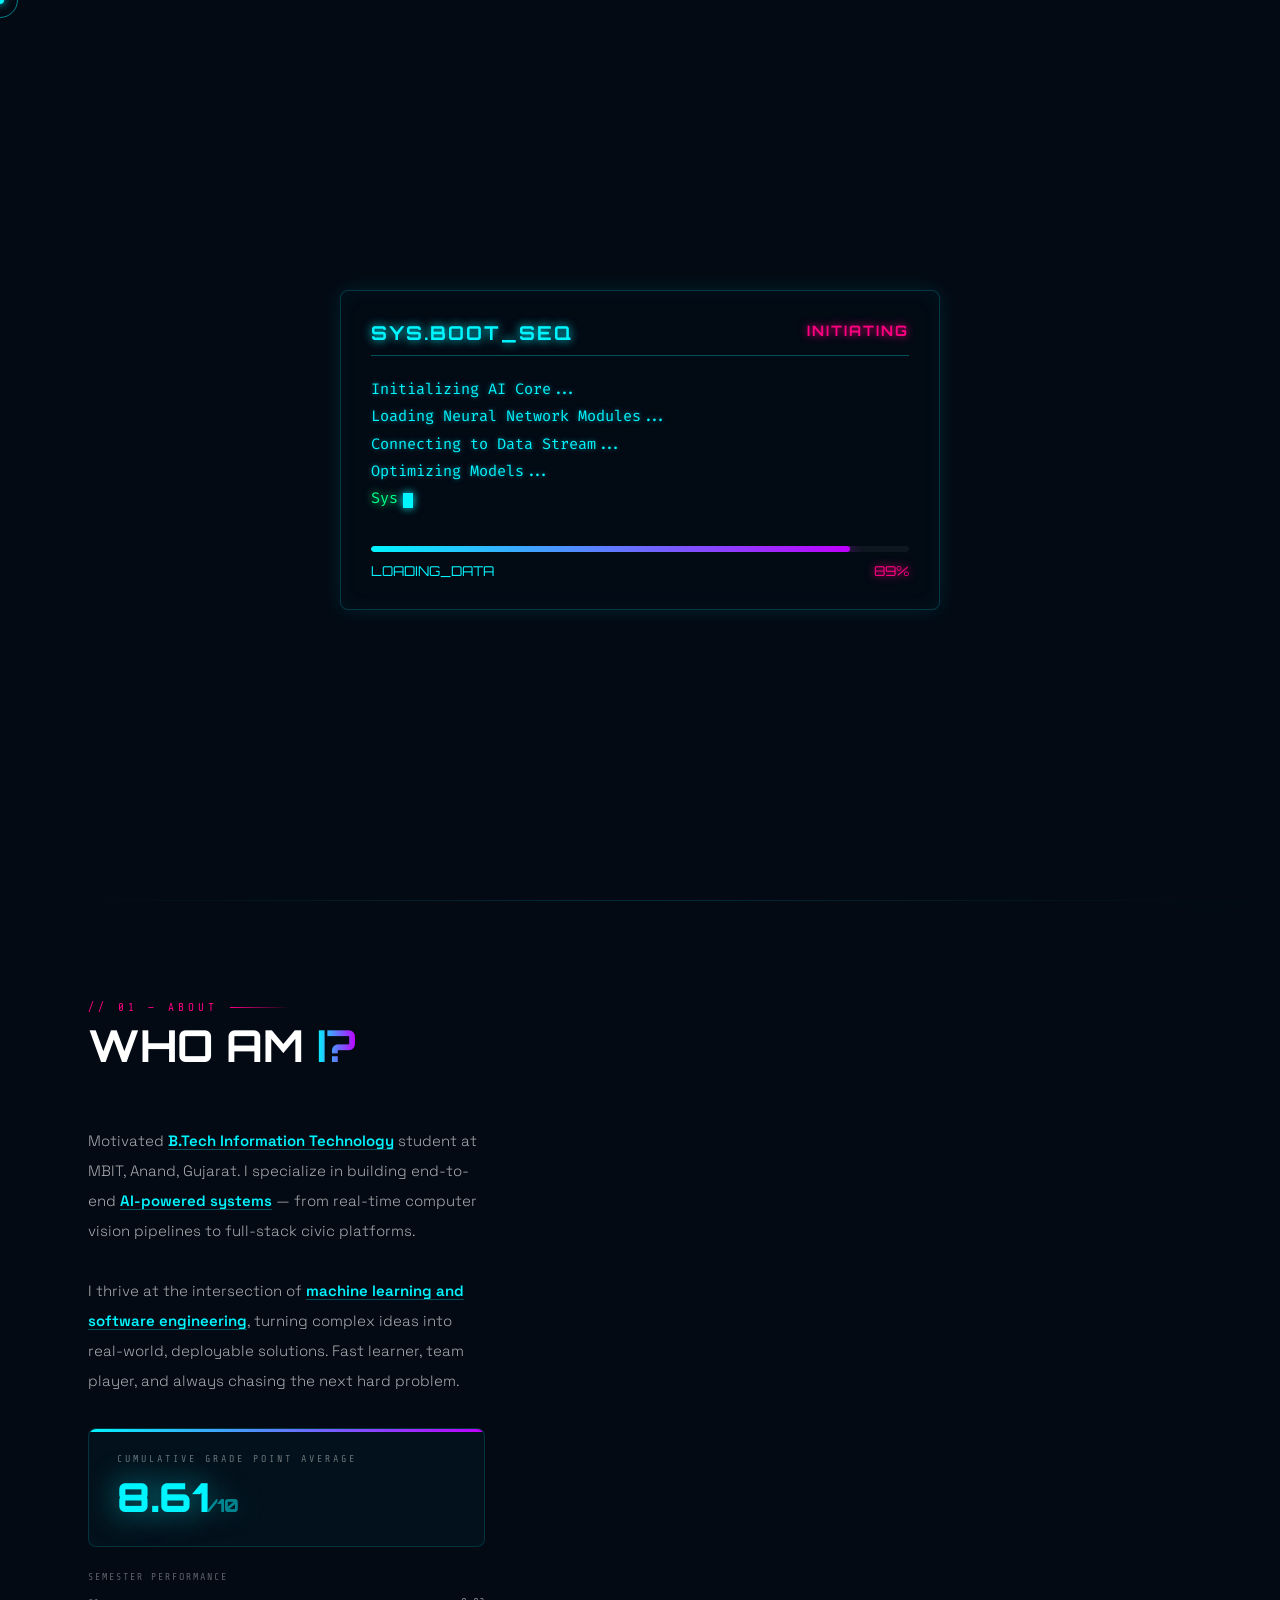
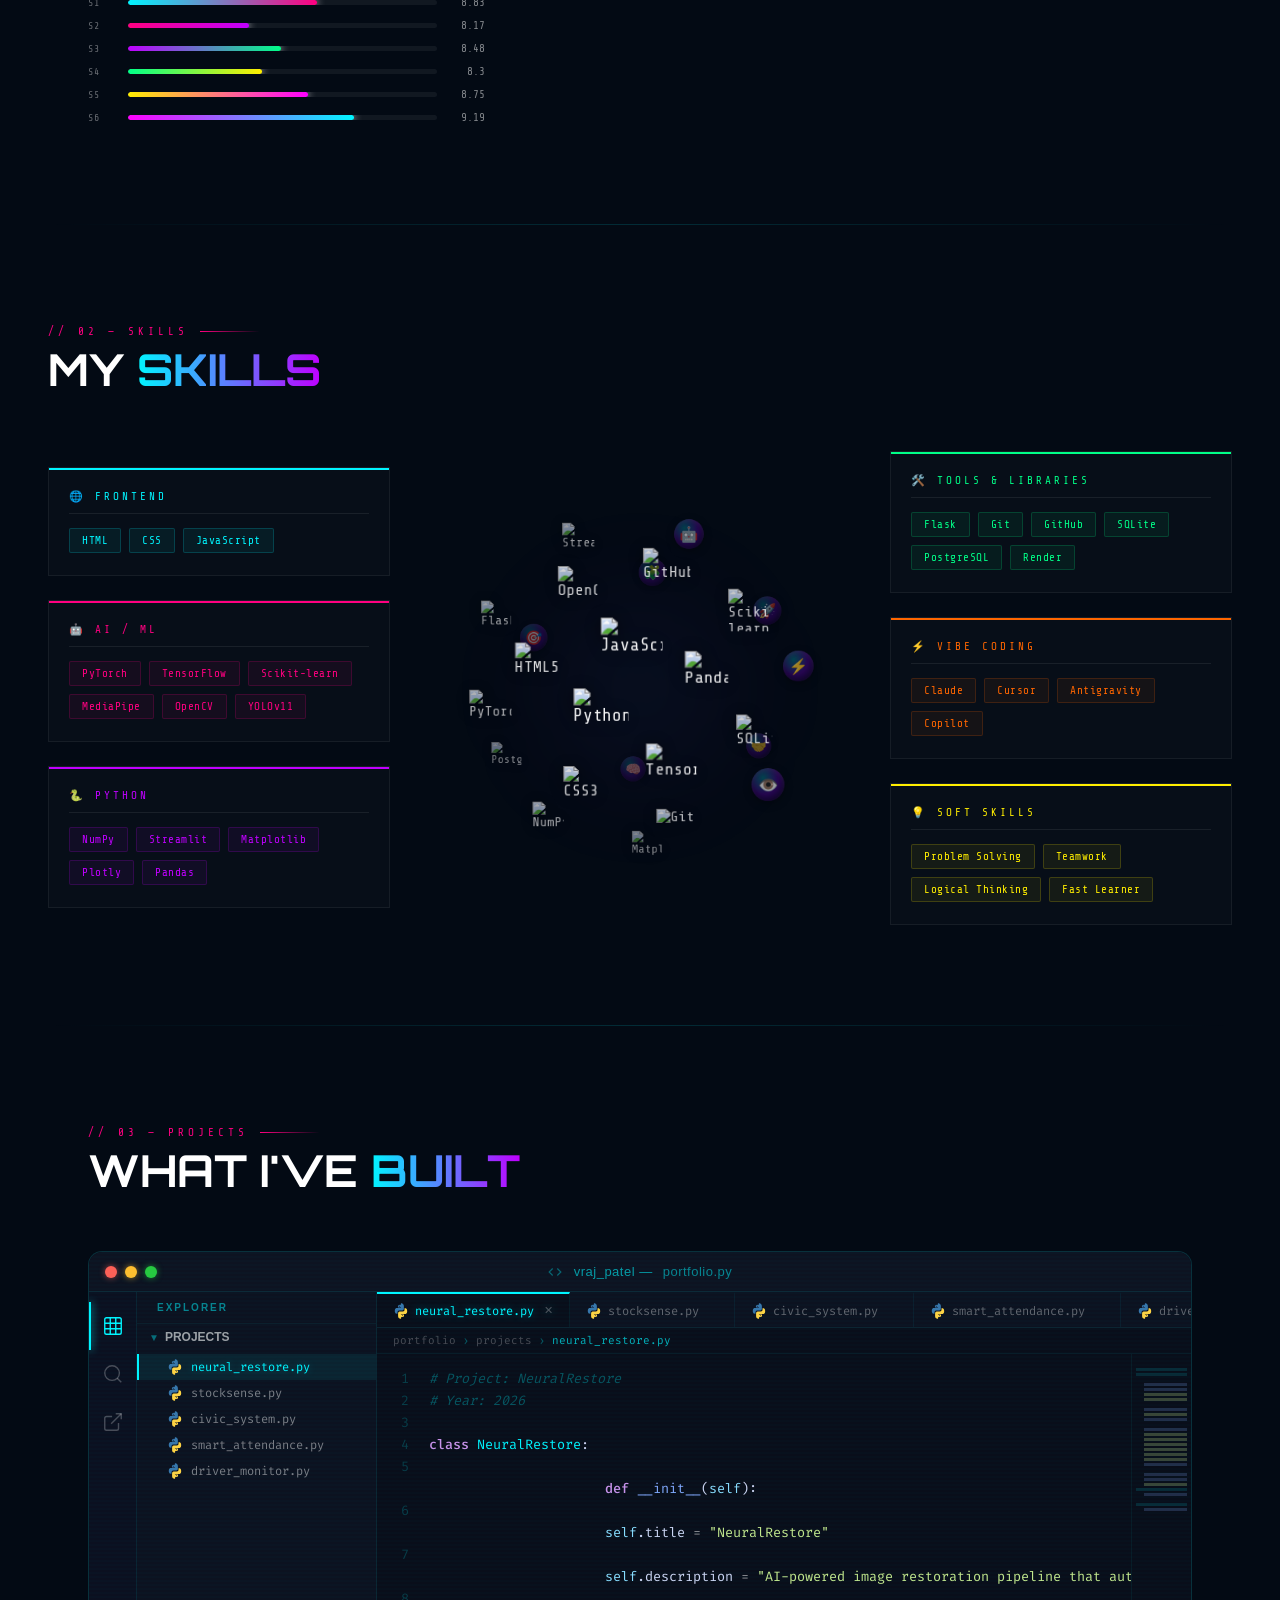
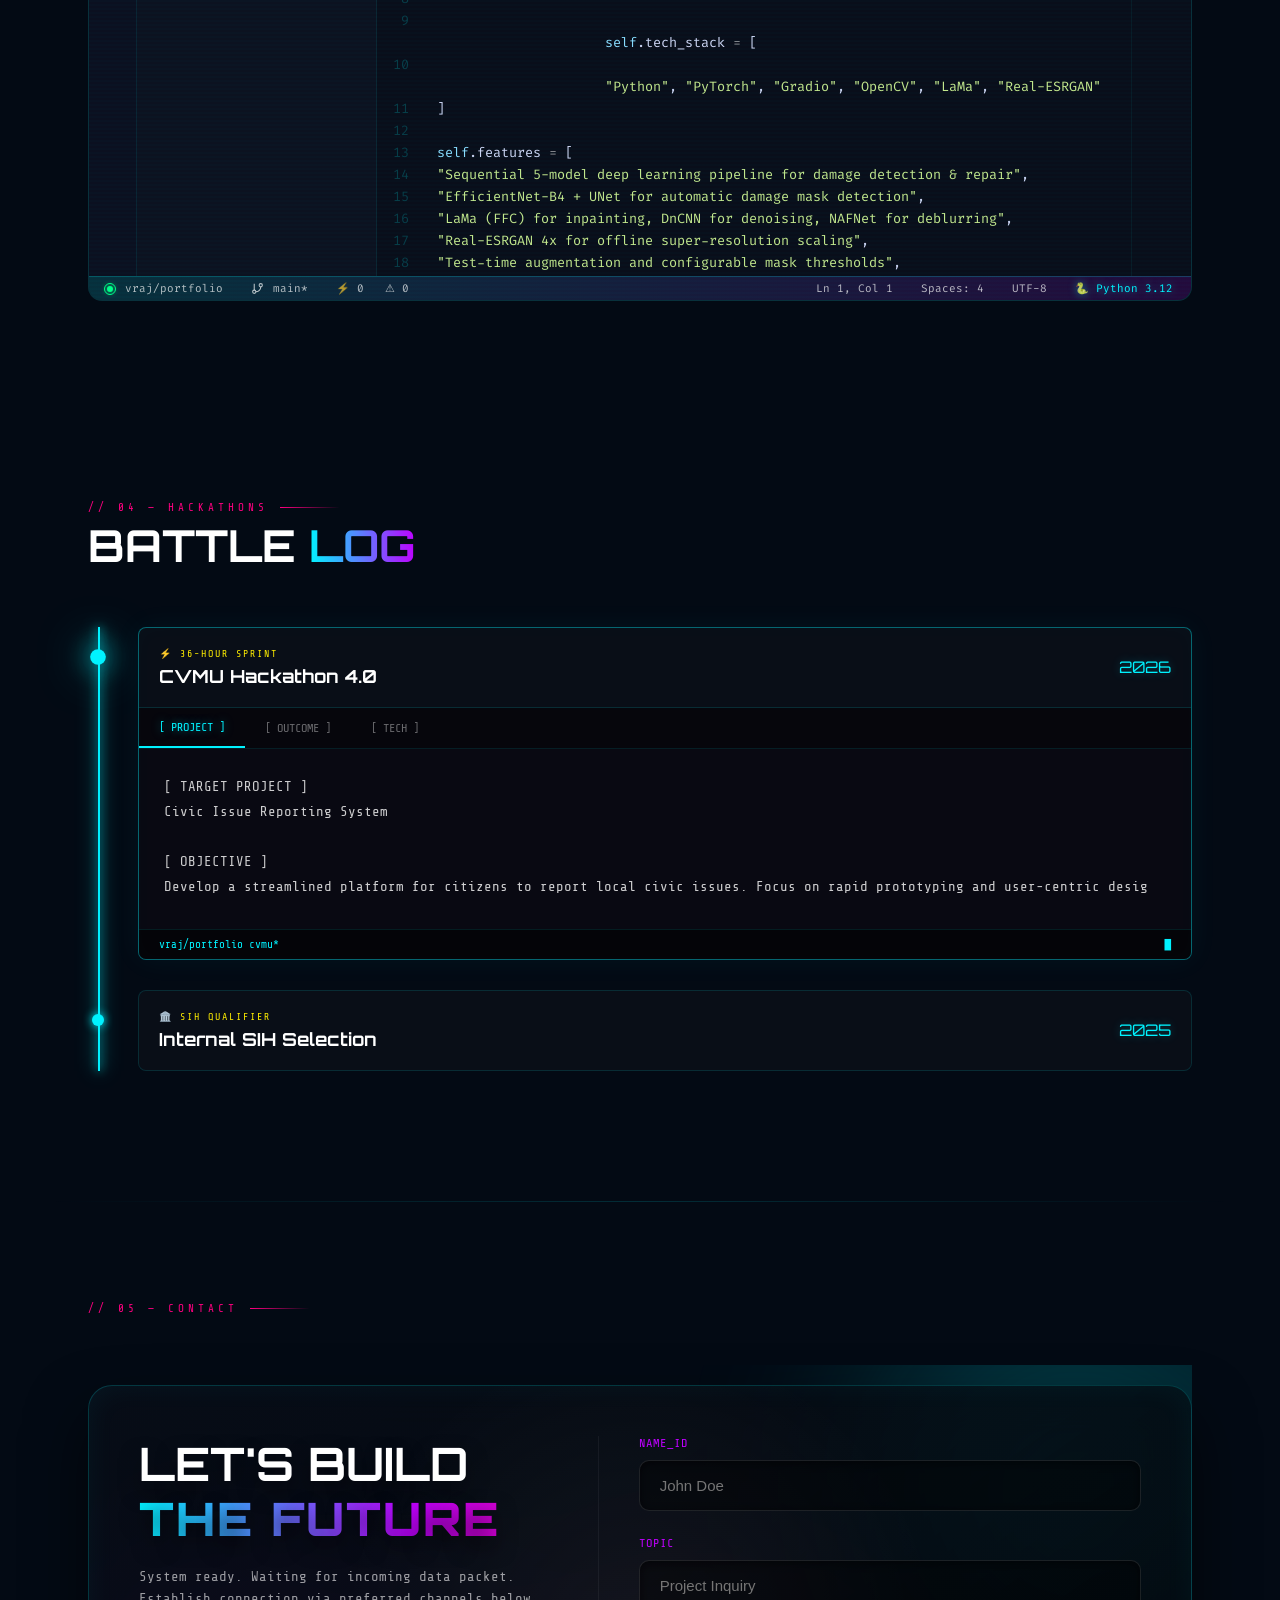
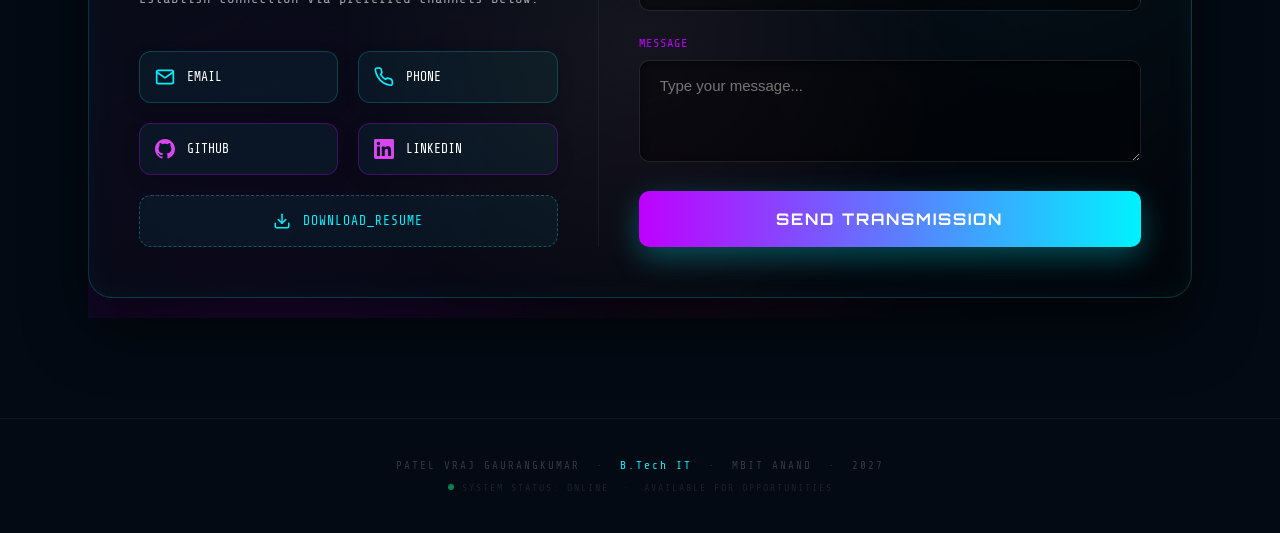
==== commit 6ee41277: "Update portfolio: AI chatbot fix, performance optimization, resume sync" ====
--- a/index.html
+++ b/index.html
@@ -192,7 +192,7 @@
         </p>
         <div class="cgpa-display">
           <div class="cgpa-label">CUMULATIVE GRADE POINT AVERAGE</div>
-          <div class="cgpa-value">8.50<span style="font-size:18px;opacity:0.5">/10</span></div>
+          <div class="cgpa-value">8.61<span style="font-size:18px;opacity:0.5">/10</span></div>
         </div>
         <div class="sgpa-section">
           <div class="sgpa-label">SEMESTER PERFORMANCE</div>
@@ -228,11 +228,12 @@
         <div class="skill-card" data-color="pink">
           <div class="skill-card-title">🤖 AI / ML</div>
           <div class="skill-card-tags">
+            <span class="sk-tag">PyTorch</span>
             <span class="sk-tag">TensorFlow</span>
             <span class="sk-tag">Scikit-learn</span>
             <span class="sk-tag">MediaPipe</span>
             <span class="sk-tag">OpenCV</span>
-            <span class="sk-tag">YOLO</span>
+            <span class="sk-tag">YOLOv11</span>
           </div>
         </div>
         <div class="skill-card" data-color="purple">
@@ -358,7 +359,15 @@
               <span class="ide-folder-name">PROJECTS</span>
             </div>
             <div class="ide-file-list">
-              <div class="ide-sidebar-item ide-active" data-target="stocksense">
+              <div class="ide-sidebar-item ide-active" data-target="neuralrestore">
+                <svg viewBox="0 0 110 110" width="16" height="16" style="flex-shrink:0">
+                  <path fill="#3776ab"
+                    d="M54.4 12.3c-21.7 0-20.5 9.4-20.5 9.4l.1 9.8h21.1v3h-29.3s-13.6-1.5-13.6 19c0 20.4 11.8 19.6 11.8 19.6h6.7v-9.3s-.2-12.2 12.3-12.2h19s12.8 0 12.8-12.4v-18s1-19-20.4-19zm-10.8 6.4c1.9 0 3.4 1.5 3.4 3.4s-1.5 3.4-3.4 3.4-3.4-1.5-3.4-3.4 1.5-3.4 3.4-3.4z" />
+                  <path fill="#ffd343"
+                    d="M55.4 97.5c21.7 0 20.5-9.4 20.5-9.4l-.1-9.8h-21.1v-3h29.3s13.6 1.5 13.6-19c0-20.4-11.8-19.6-11.8-19.6h-6.7v9.3s.2 12.2-12.3 12.2h-19s-12.8 0-12.8 12.4v18s-1 19 20.4 19zm10.8-6.4c-1.9 0-3.4-1.5-3.4-3.4s1.5-3.4 3.4-3.4 3.4 1.5 3.4 3.4-1.5 3.4-3.4 3.4z" />
+                </svg> <span>neural_restore.py</span>
+              </div>
+              <div class="ide-sidebar-item" data-target="stocksense">
                 <svg viewBox="0 0 110 110" width="16" height="16" style="flex-shrink:0">
                   <path fill="#3776ab"
                     d="M54.4 12.3c-21.7 0-20.5 9.4-20.5 9.4l.1 9.8h21.1v3h-29.3s-13.6-1.5-13.6 19c0 20.4 11.8 19.6 11.8 19.6h6.7v-9.3s-.2-12.2 12.3-12.2h19s12.8 0 12.8-12.4v-18s1-19-20.4-19zm-10.8 6.4c1.9 0 3.4 1.5 3.4 3.4s-1.5 3.4-3.4 3.4-3.4-1.5-3.4-3.4 1.5-3.4 3.4-3.4z" />
@@ -398,7 +407,15 @@
 
             <!-- Tabs -->
             <div class="ide-tabs">
-              <div class="ide-tab ide-tab-active" data-target="stocksense">
+              <div class="ide-tab ide-tab-active" data-target="neuralrestore">
+                <svg viewBox="0 0 110 110" width="16" height="16" style="flex-shrink:0">
+                  <path fill="#3776ab"
+                    d="M54.4 12.3c-21.7 0-20.5 9.4-20.5 9.4l.1 9.8h21.1v3h-29.3s-13.6-1.5-13.6 19c0 20.4 11.8 19.6 11.8 19.6h6.7v-9.3s-.2-12.2 12.3-12.2h19s12.8 0 12.8-12.4v-18s1-19-20.4-19zm-10.8 6.4c1.9 0 3.4 1.5 3.4 3.4s-1.5 3.4-3.4 3.4-3.4-1.5-3.4-3.4 1.5-3.4 3.4-3.4z" />
+                  <path fill="#ffd343"
+                    d="M55.4 97.5c21.7 0 20.5-9.4 20.5-9.4l-.1-9.8h-21.1v-3h29.3s13.6 1.5 13.6-19c0-20.4-11.8-19.6-11.8-19.6h-6.7v9.3s.2 12.2-12.3 12.2h-19s-12.8 0-12.8 12.4v18s-1 19 20.4 19zm10.8-6.4c-1.9 0-3.4-1.5-3.4-3.4s1.5-3.4 3.4-3.4 3.4 1.5 3.4 3.4-1.5 3.4-3.4 3.4z" />
+                </svg> neural_restore.py <span class="ide-tab-close">&#x2715;</span>
+              </div>
+              <div class="ide-tab" data-target="stocksense">
                 <svg viewBox="0 0 110 110" width="16" height="16" style="flex-shrink:0">
                   <path fill="#3776ab"
                     d="M54.4 12.3c-21.7 0-20.5 9.4-20.5 9.4l.1 9.8h21.1v3h-29.3s-13.6-1.5-13.6 19c0 20.4 11.8 19.6 11.8 19.6h6.7v-9.3s-.2-12.2 12.3-12.2h19s12.8 0 12.8-12.4v-18s1-19-20.4-19zm-10.8 6.4c1.9 0 3.4 1.5 3.4 3.4s-1.5 3.4-3.4 3.4-3.4-1.5-3.4-3.4 1.5-3.4 3.4-3.4z" />
@@ -436,12 +453,117 @@
             <!-- Breadcrumbs -->
             <div class="ide-breadcrumbs">
               portfolio <span class="ide-bc-sep">&rsaquo;</span> projects <span class="ide-bc-sep">&rsaquo;</span> <span
-                class="ide-bc-active">stocksense.py</span>
+                class="ide-bc-active">neural_restore.py</span>
             </div>
 
             <!-- Panes -->
             <div class="ide-panes">
-              <div class="ide-pane ide-pane-active" id="pane-stocksense">
+              <div class="ide-pane ide-pane-active" id="pane-neuralrestore">
+                <div class="ide-code-wrapper">
+                  <div class="ide-line" style="animation-delay:0.03s"><span class="ide-ln">1</span><span
+                      class="ide-lc"><span class="syn-comment"># Project: NeuralRestore</span></span></div>
+                  <div class="ide-line" style="animation-delay:0.06s"><span class="ide-ln">2</span><span
+                      class="ide-lc"><span class="syn-comment"># Year: 2026</span></span></div>
+                  <div class="ide-line" style="animation-delay:0.09s"><span class="ide-ln">3</span><span
+                      class="ide-lc"></span></div>
+                  <div class="ide-line" style="animation-delay:0.12s"><span class="ide-ln">4</span><span
+                      class="ide-lc"><span class="syn-keyword">class</span> <span
+                        class="syn-class">NeuralRestore</span>:</span></div>
+                  <div class="ide-line" style="animation-delay:0.15s"><span class="ide-ln">5</span><span class="ide-lc">
+                      <span class="syn-keyword">def</span> <span class="syn-func">__init__</span>(<span
+                        class="syn-arg">self</span>):</span></div>
+                  <div class="ide-line" style="animation-delay:0.18s"><span class="ide-ln">6</span><span class="ide-lc">
+                      <span class="syn-arg">self</span>.title <span class="syn-op">=</span> <span
+                        class="syn-string">"NeuralRestore"</span></span></div>
+                  <div class="ide-line" style="animation-delay:0.21s"><span class="ide-ln">7</span><span class="ide-lc">
+                      <span class="syn-arg">self</span>.description <span class="syn-op">=</span> <span
+                        class="syn-string">"AI-powered image restoration pipeline that automatically detects and repairs damage."</span></span></div>
+                  <div class="ide-line" style="animation-delay:0.24s"><span class="ide-ln">8</span><span
+                      class="ide-lc"></span></div>
+                  <div class="ide-line" style="animation-delay:0.27s"><span class="ide-ln">9</span><span class="ide-lc">
+                      <span class="syn-arg">self</span>.tech_stack <span class="syn-op">=</span> [</span></div>
+                  <div class="ide-line" style="animation-delay:0.3s"><span class="ide-ln">10</span><span class="ide-lc">
+                      <span class="syn-string">"Python"</span>, <span class="syn-string">"PyTorch"</span>, <span
+                        class="syn-string">"Gradio"</span>, <span class="syn-string">"OpenCV"</span>, <span
+                        class="syn-string">"LaMa"</span>, <span class="syn-string">"Real-ESRGAN"</span></span></div>
+                  <div class="ide-line" style="animation-delay:0.33s"><span class="ide-ln">11</span><span
+                      class="ide-lc"> ]</span></div>
+                  <div class="ide-line" style="animation-delay:0.36s"><span class="ide-ln">12</span><span
+                      class="ide-lc"></span></div>
+                  <div class="ide-line" style="animation-delay:0.39s"><span class="ide-ln">13</span><span
+                      class="ide-lc"> <span class="syn-arg">self</span>.features <span class="syn-op">=</span> [</span>
+                  </div>
+                  <div class="ide-line" style="animation-delay:0.42s"><span class="ide-ln">14</span><span
+                      class="ide-lc"> <span class="syn-string">"Sequential 5-model deep learning pipeline for damage detection & repair"</span>,</span></div>
+                  <div class="ide-line" style="animation-delay:0.45s"><span class="ide-ln">15</span><span
+                      class="ide-lc"> <span class="syn-string">"EfficientNet-B4 + UNet for automatic damage mask detection"</span>,</span></div>
+                  <div class="ide-line" style="animation-delay:0.48s"><span class="ide-ln">16</span><span
+                      class="ide-lc"> <span class="syn-string">"LaMa (FFC) for inpainting, DnCNN for denoising, NAFNet for deblurring"</span>,</span></div>
+                  <div class="ide-line" style="animation-delay:0.51s"><span class="ide-ln">17</span><span
+                      class="ide-lc"> <span class="syn-string">"Real-ESRGAN 4x for offline super-resolution scaling"</span>,</span></div>
+                  <div class="ide-line" style="animation-delay:0.54s"><span class="ide-ln">18</span><span
+                      class="ide-lc"> <span class="syn-string">"Test-time augmentation and configurable mask thresholds"</span>,</span></div>
+                  <div class="ide-line" style="animation-delay:0.57s"><span class="ide-ln">19</span><span
+                      class="ide-lc"> <span class="syn-string">"Offline drag-and-drop Gradio UI with before/after comparison"</span></span></div>
+                  <div class="ide-line" style="animation-delay:0.60s"><span class="ide-ln">20</span><span
+                      class="ide-lc"> ]</span></div>
+                  <div class="ide-line" style="animation-delay:0.63s"><span class="ide-ln">21</span><span
+                      class="ide-lc"></span></div>
+                  <div class="ide-line" style="animation-delay:0.66s"><span class="ide-ln">22</span><span
+                      class="ide-lc"> <span class="syn-keyword">def</span> <span class="syn-func">get_links</span>(<span
+                        class="syn-arg">self</span>):</span></div>
+                  <div class="ide-line" style="animation-delay:0.69s"><span class="ide-ln">23</span><span
+                      class="ide-lc"> <span class="syn-keyword">return</span> {</span></div>
+                  <div class="ide-line" style="animation-delay:0.72s"><span class="ide-ln">24</span><span
+                      class="ide-lc"> <span class="syn-string">"github"</span>: <span class="syn-comment"># Private Repository (NDA)</span>,</span>
+                  </div>
+                  <div class="ide-line" style="animation-delay:0.75s"><span class="ide-ln">25</span><span
+                      class="ide-lc"> <span class="syn-string">"live"</span>: <span class="syn-comment"># Running fully offline</span></span></div>
+                  <div class="ide-line" style="animation-delay:0.78s"><span class="ide-ln">26</span><span
+                      class="ide-lc"> }</span></div>
+                  <div class="ide-line" style="animation-delay:0.81s"><span class="ide-ln">27</span><span
+                      class="ide-lc"></span></div>
+                  <div class="ide-line" style="animation-delay:0.84s"><span class="ide-ln">28</span><span
+                      class="ide-lc"><span class="syn-comment"># Initialize NeuralRestore</span></span></div>
+                  <div class="ide-line" style="animation-delay:0.87s"><span class="ide-ln">29</span><span
+                      class="ide-lc">project <span class="syn-op">=</span> <span
+                        class="syn-class">NeuralRestore</span>()</span></div>
+                  <div class="ide-line" style="animation-delay:0.90s"><span class="ide-ln">30</span><span
+                      class="ide-lc"><span class="ide-cursor"></span></span></div>
+                </div>
+                <div class="ide-minimap">
+                  <div class="mm-comment"></div>
+                  <div class="mm-comment"></div>
+                  <div class="mm-empty"></div>
+                  <div class="mm-code"></div>
+                  <div class="mm-code"></div>
+                  <div class="mm-str"></div>
+                  <div class="mm-str"></div>
+                  <div class="mm-empty"></div>
+                  <div class="mm-code"></div>
+                  <div class="mm-str"></div>
+                  <div class="mm-code"></div>
+                  <div class="mm-empty"></div>
+                  <div class="mm-code"></div>
+                  <div class="mm-str"></div>
+                  <div class="mm-str"></div>
+                  <div class="mm-str"></div>
+                  <div class="mm-str"></div>
+                  <div class="mm-str"></div>
+                  <div class="mm-str"></div>
+                  <div class="mm-code"></div>
+                  <div class="mm-empty"></div>
+                  <div class="mm-code"></div>
+                  <div class="mm-code"></div>
+                  <div class="mm-str"></div>
+                  <div class="mm-comment"></div>
+                  <div class="mm-code"></div>
+                  <div class="mm-empty"></div>
+                  <div class="mm-comment"></div>
+                  <div class="mm-code"></div>
+                </div>
+              </div>
+              <div class="ide-pane" id="pane-stocksense">
                 <div class="ide-code-wrapper">
                   <div class="ide-line" style="animation-delay:0.03s"><span class="ide-ln">1</span><span
                       class="ide-lc"><span class="syn-comment"># Project: StockSense AI</span></span></div>
@@ -806,16 +928,14 @@
                         class="syn-string">"Driver Monitoring"</span></span></div>
                   <div class="ide-line" style="animation-delay:0.21s"><span class="ide-ln">7</span><span class="ide-lc">
                       <span class="syn-arg">self</span>.description <span class="syn-op">=</span> <span
-                        class="syn-string">"Real-time dual-phase driver safety system using computer vision for
-                        drowsiness and distraction detection."</span></span></div>
+                        class="syn-string">"Real-time dual-phase driver safety system using computer vision for drowsiness and distraction detection."</span></span></div>
                   <div class="ide-line" style="animation-delay:0.24s"><span class="ide-ln">8</span><span
                       class="ide-lc"></span></div>
                   <div class="ide-line" style="animation-delay:0.27s"><span class="ide-ln">9</span><span class="ide-lc">
                       <span class="syn-arg">self</span>.tech_stack <span class="syn-op">=</span> [</span></div>
                   <div class="ide-line" style="animation-delay:0.3s"><span class="ide-ln">10</span><span class="ide-lc">
                       <span class="syn-string">"Python"</span>, <span class="syn-string">"MediaPipe"</span>, <span
-                        class="syn-string">"YOLOv11"</span>, <span class="syn-string">"OpenCV"</span>, <span
-                        class="syn-string">"dlib"</span></span></div>
+                        class="syn-string">"YOLOv11"</span>, <span class="syn-string">"OpenCV"</span></span></div>
                   <div class="ide-line" style="animation-delay:0.32999999999999996s"><span class="ide-ln">11</span><span
                       class="ide-lc"> ]</span></div>
                   <div class="ide-line" style="animation-delay:0.36s"><span class="ide-ln">12</span><span
@@ -824,23 +944,15 @@
                       class="ide-lc"> <span class="syn-arg">self</span>.features <span class="syn-op">=</span> [</span>
                   </div>
                   <div class="ide-line" style="animation-delay:0.42s"><span class="ide-ln">14</span><span
-                      class="ide-lc"> <span class="syn-string">"Phase 1: EAR-based drowsiness detection with
-                        dlib"</span>,</span></div>
-                  <div class="ide-line" style="animation-delay:0.44999999999999996s"><span class="ide-ln">15</span><span
-                      class="ide-lc"> <span class="syn-string">"Phase 2: YOLOv11 for mobile phone
-                        detection"</span>,</span></div>
+                      class="ide-lc"> <span class="syn-string">"MediaPipe Face Mesh for EAR-based eye tracking & head pose estimation"</span>,</span></div>
+                  <div class="ide-line" style="animation-delay:0.45s"><span class="ide-ln">15</span><span
+                      class="ide-lc"> <span class="syn-string">"Auto-calibration and 8-frame smoothing to minimize false positives"</span>,</span></div>
                   <div class="ide-line" style="animation-delay:0.48s"><span class="ide-ln">16</span><span
-                      class="ide-lc"> <span class="syn-string">"3D head pose estimation via MediaPipe"</span>,</span>
-                  </div>
+                      class="ide-lc"> <span class="syn-string">"Custom-trained YOLOv11 model on 2,004 images across 2 classes for phone detection"</span>,</span></div>
                   <div class="ide-line" style="animation-delay:0.51s"><span class="ide-ln">17</span><span
-                      class="ide-lc"> <span class="syn-string">"CLAHE + gamma correction for low-light
-                        environments"</span>,</span></div>
+                      class="ide-lc"> <span class="syn-string">"Integrated independent alarms (drowsy / distraction / phone)"</span>,</span></div>
                   <div class="ide-line" style="animation-delay:0.54s"><span class="ide-ln">18</span><span
-                      class="ide-lc"> <span class="syn-string">"Custom-trained YOLOv11 on annotated
-                        dataset"</span>,</span></div>
-                  <div class="ide-line" style="animation-delay:0.57s"><span class="ide-ln">19</span><span
-                      class="ide-lc"> <span class="syn-string">"Real-time alert system with audio
-                        feedback"</span></span></div>
+                      class="ide-lc"> <span class="syn-string">"CLAHE + gamma correction for enhanced low-light performance"</span></span></div>
                   <div class="ide-line" style="animation-delay:0.6s"><span class="ide-ln">20</span><span class="ide-lc">
                       ]</span></div>
                   <div class="ide-line" style="animation-delay:0.63s"><span class="ide-ln">21</span><span
--- a/css/style.css
+++ b/css/style.css
@@ -37,18 +37,21 @@
       cursor: none;
     }
 
-    /* ============ CUSTOM CURSOR ============ */
+    /* ============ CUSTOM CURSOR (GPU-accelerated) ============ */
     .cursor-dot {
       width: 8px;
       height: 8px;
       background: var(--cyan);
       border-radius: 50%;
       position: fixed;
+      top: 0;
+      left: 0;
+      margin-left: -4px;
+      margin-top: -4px;
       pointer-events: none;
       z-index: 99999;
-      transform: translate(-50%, -50%);
-      transition: background 0.2s;
-      box-shadow: 0 0 10px var(--cyan), 0 0 20px rgba(0, 245, 255, 0.5);
+      will-change: transform;
+      box-shadow: 0 0 8px var(--cyan);
     }
 
     .cursor-ring {
@@ -57,9 +60,13 @@
       border: 1px solid rgba(0, 245, 255, 0.5);
       border-radius: 50%;
       position: fixed;
+      top: 0;
+      left: 0;
+      margin-left: -18px;
+      margin-top: -18px;
       pointer-events: none;
       z-index: 99998;
-      transform: translate(-50%, -50%);
+      will-change: transform;
       transition: width 0.3s, height 0.3s, border-color 0.3s;
     }
 
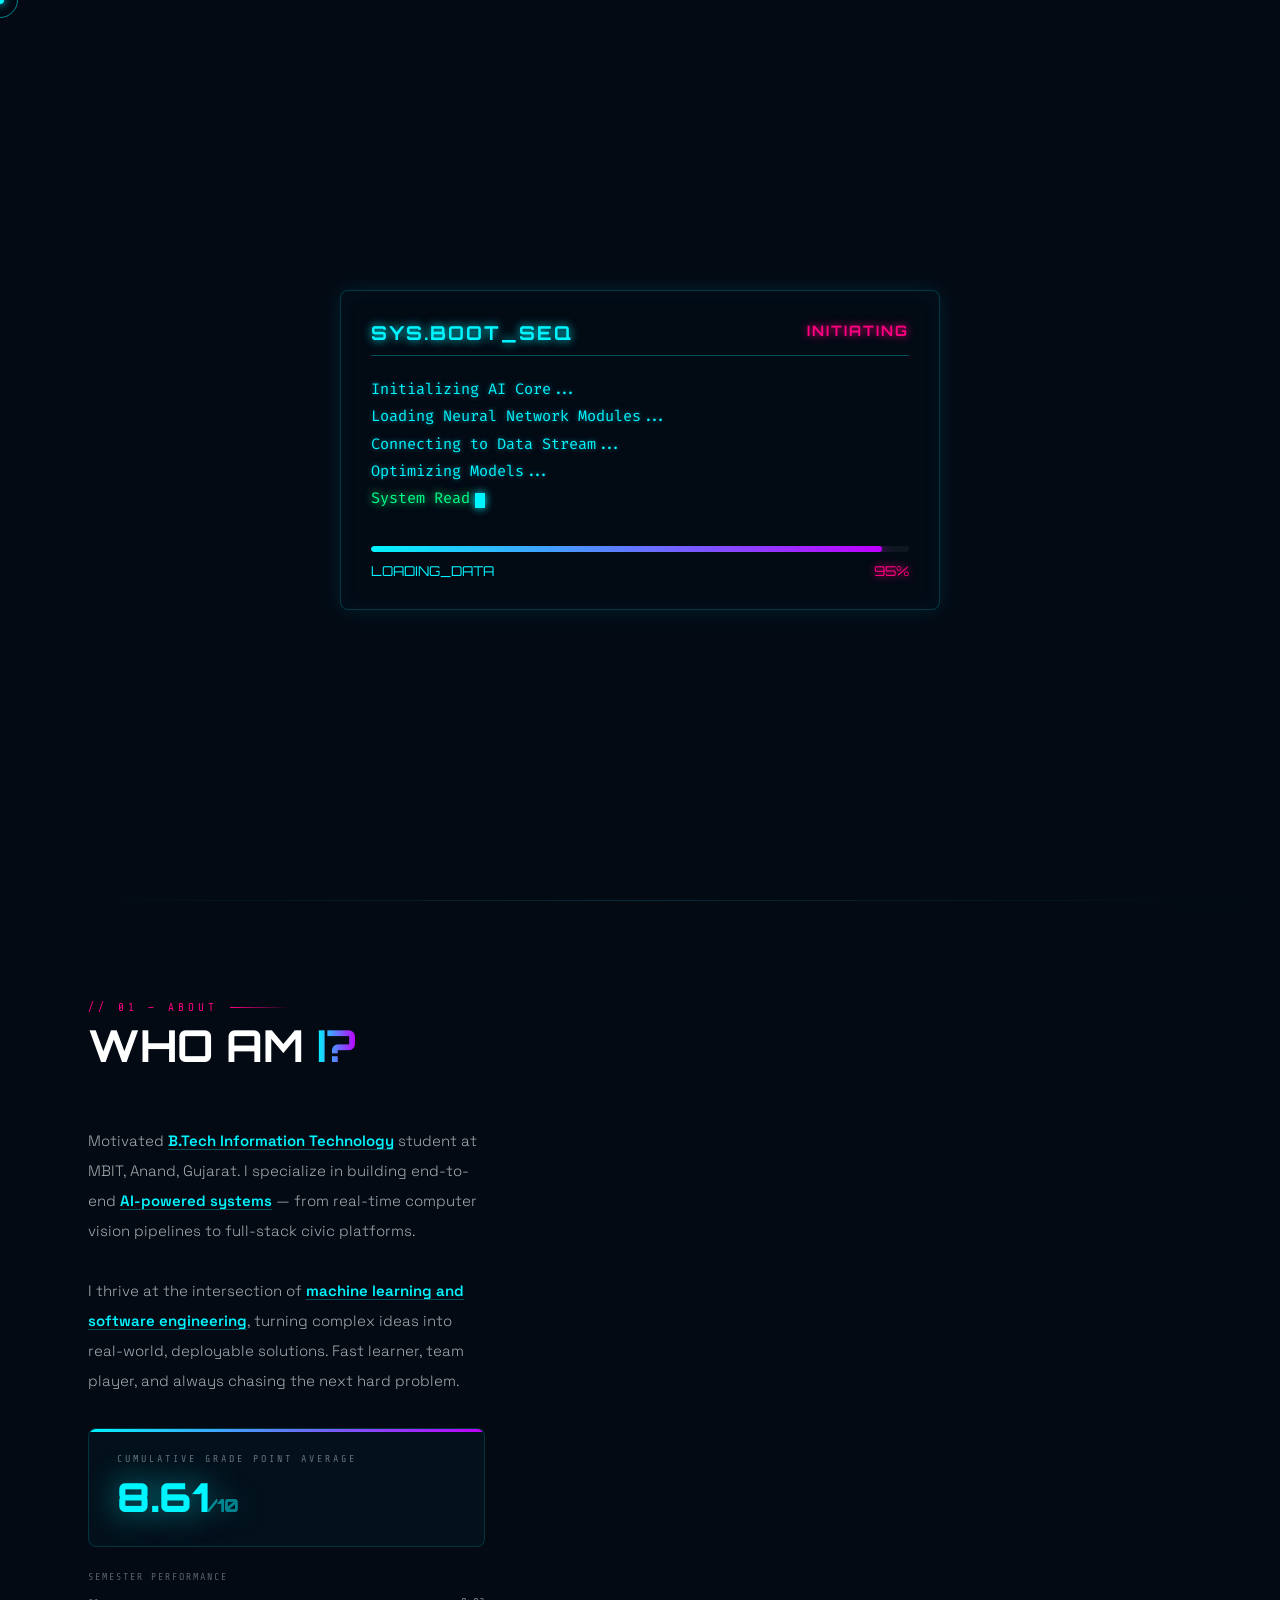
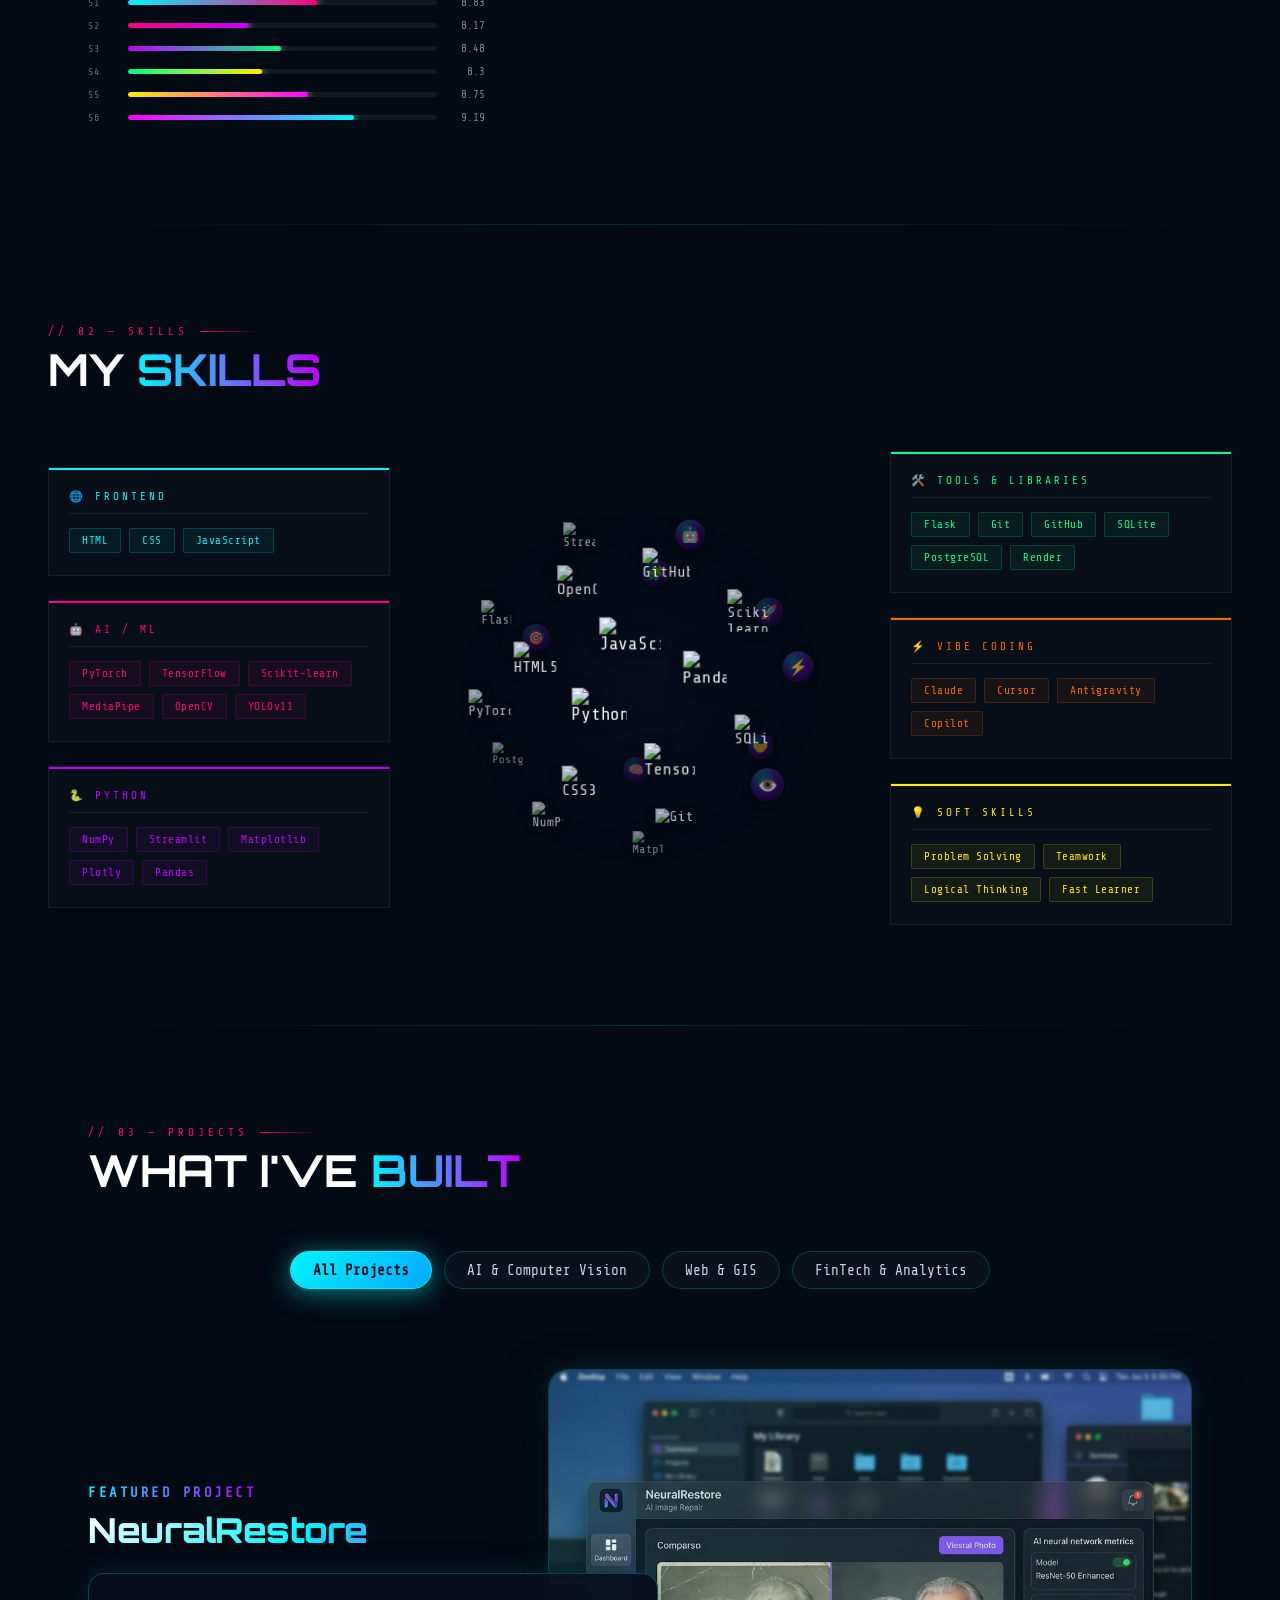
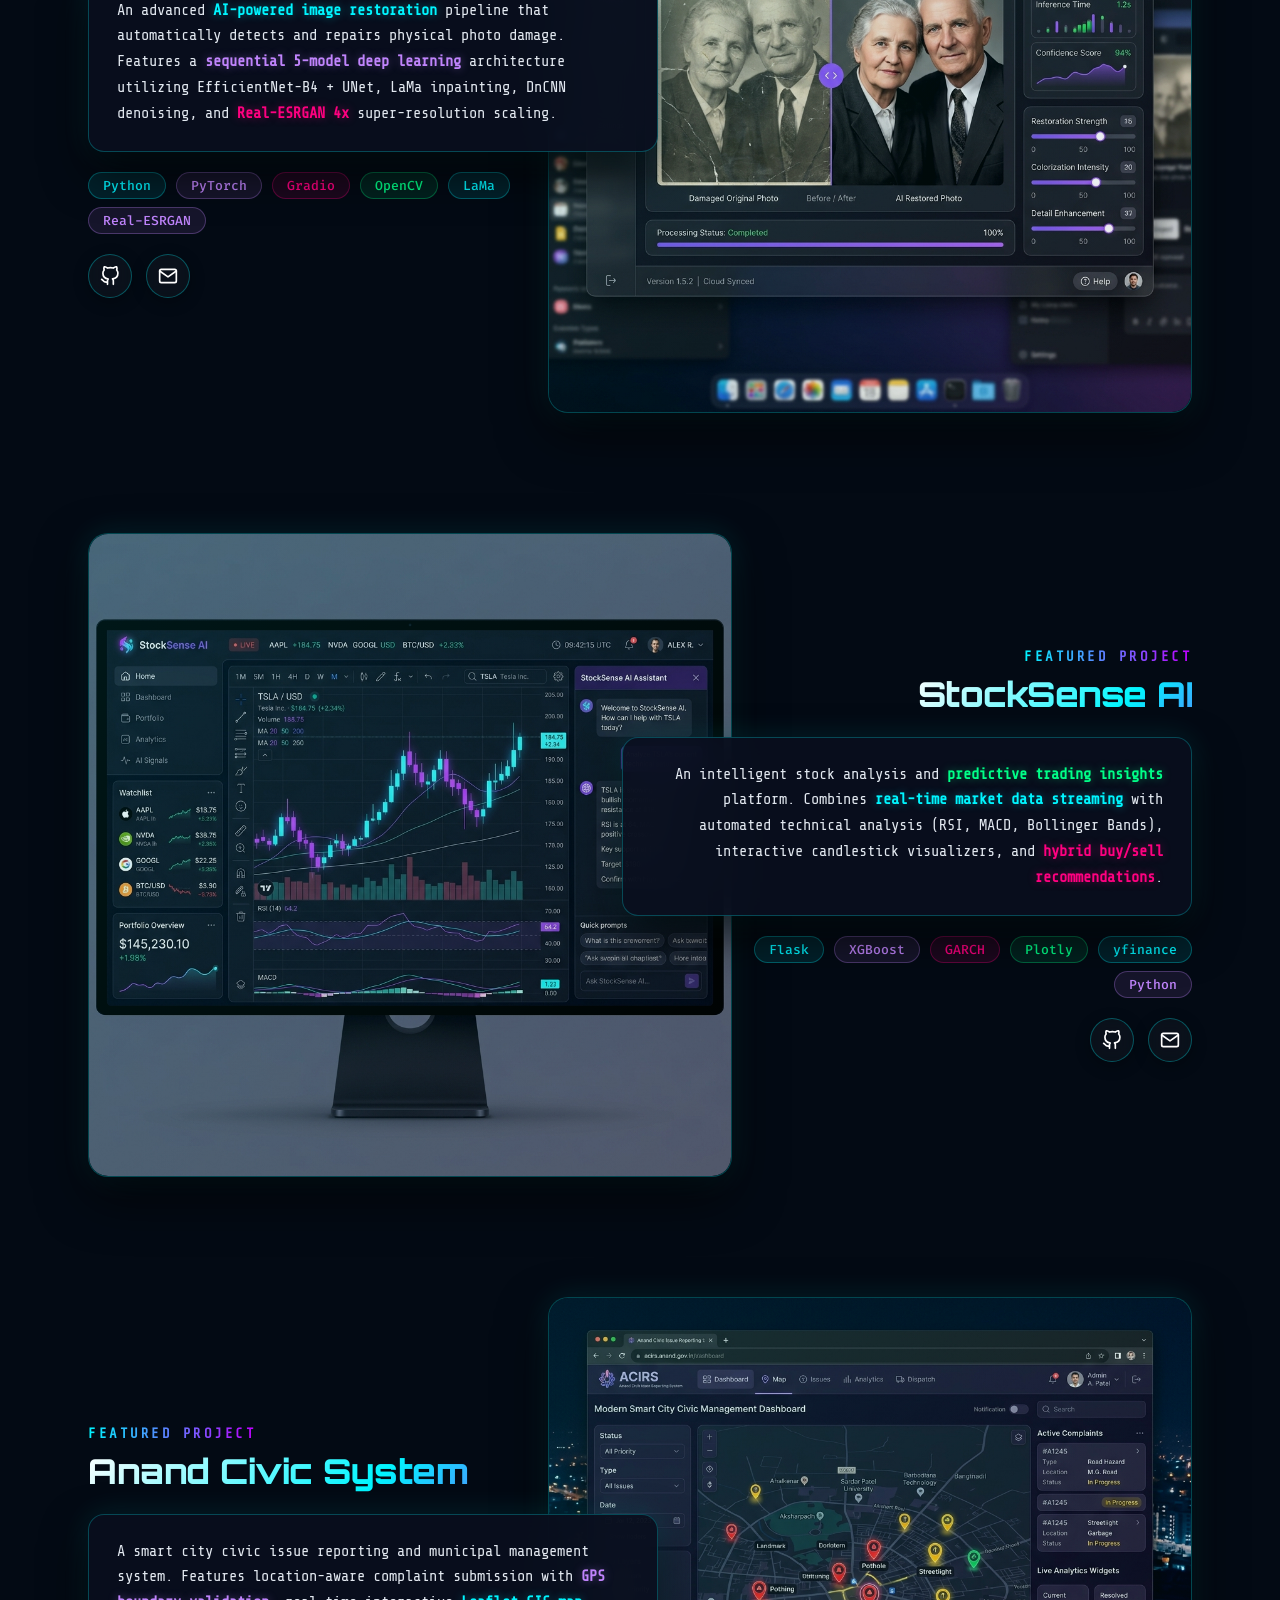
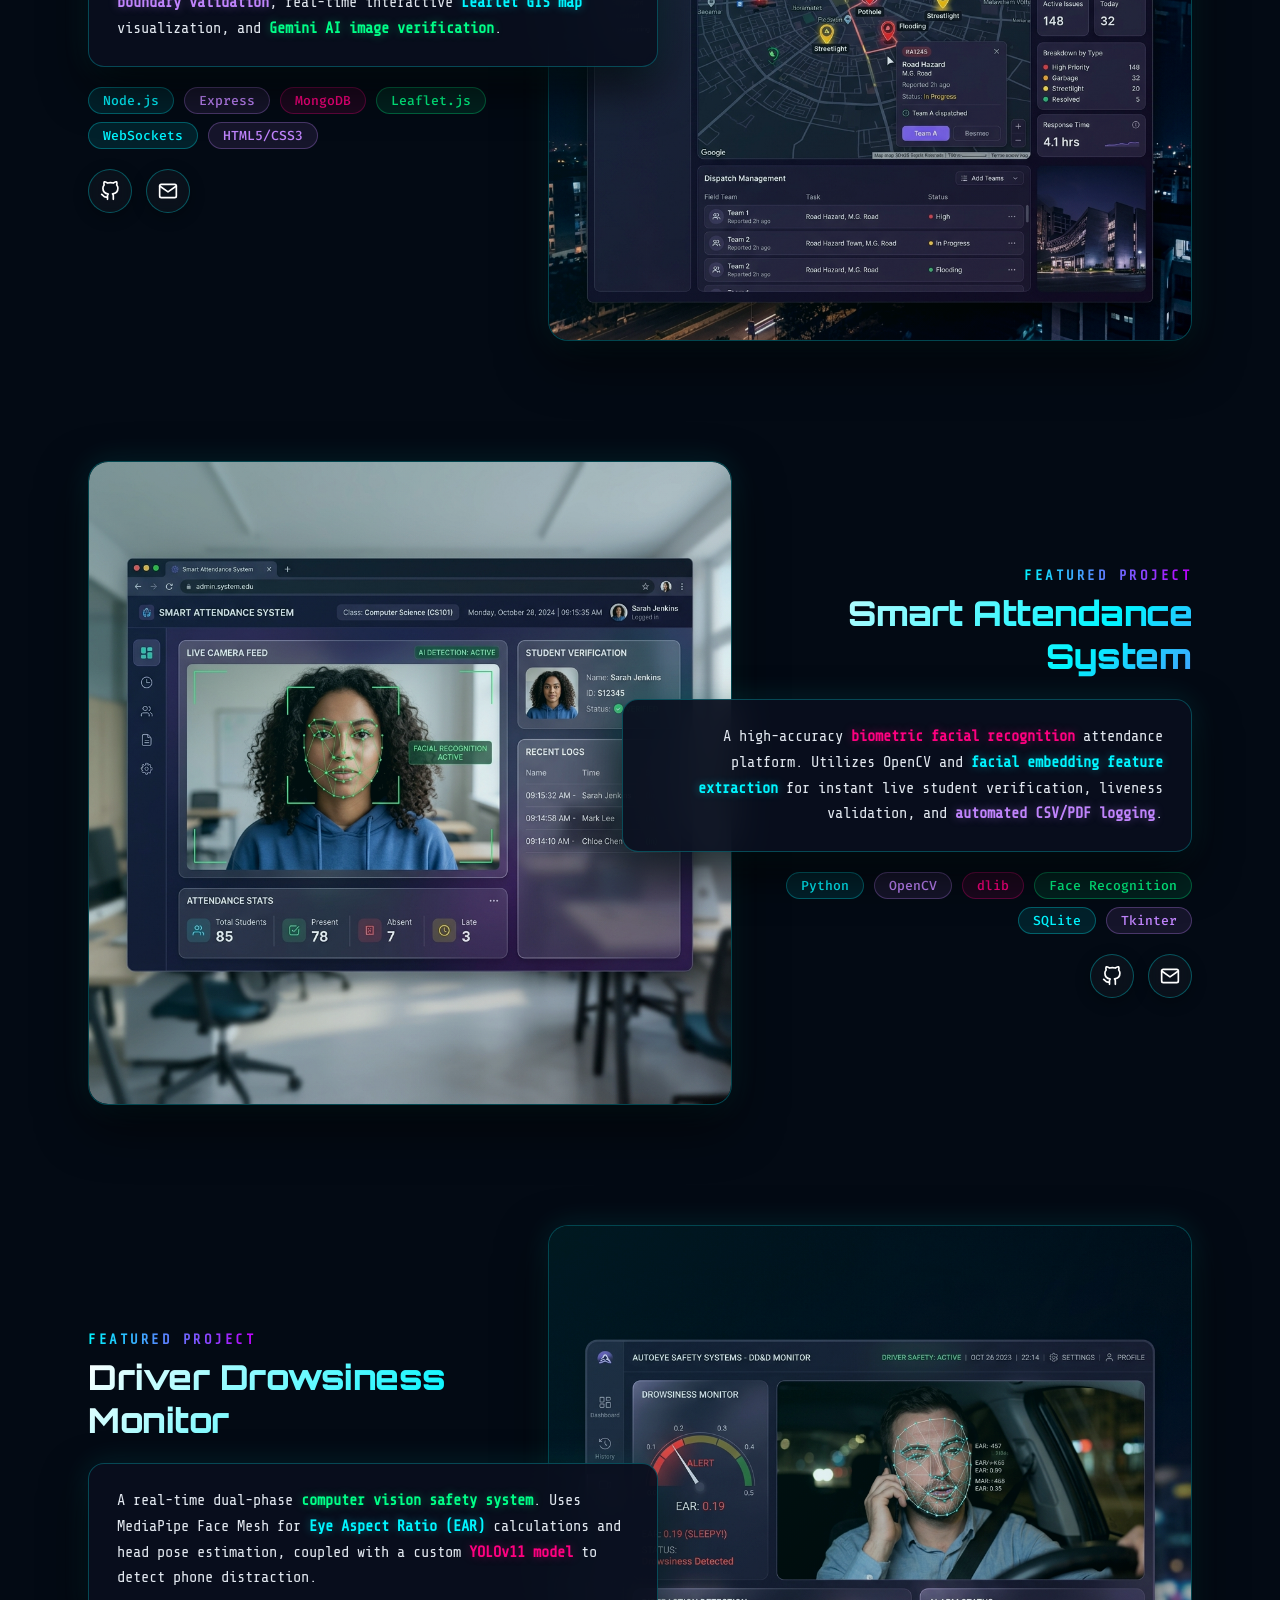
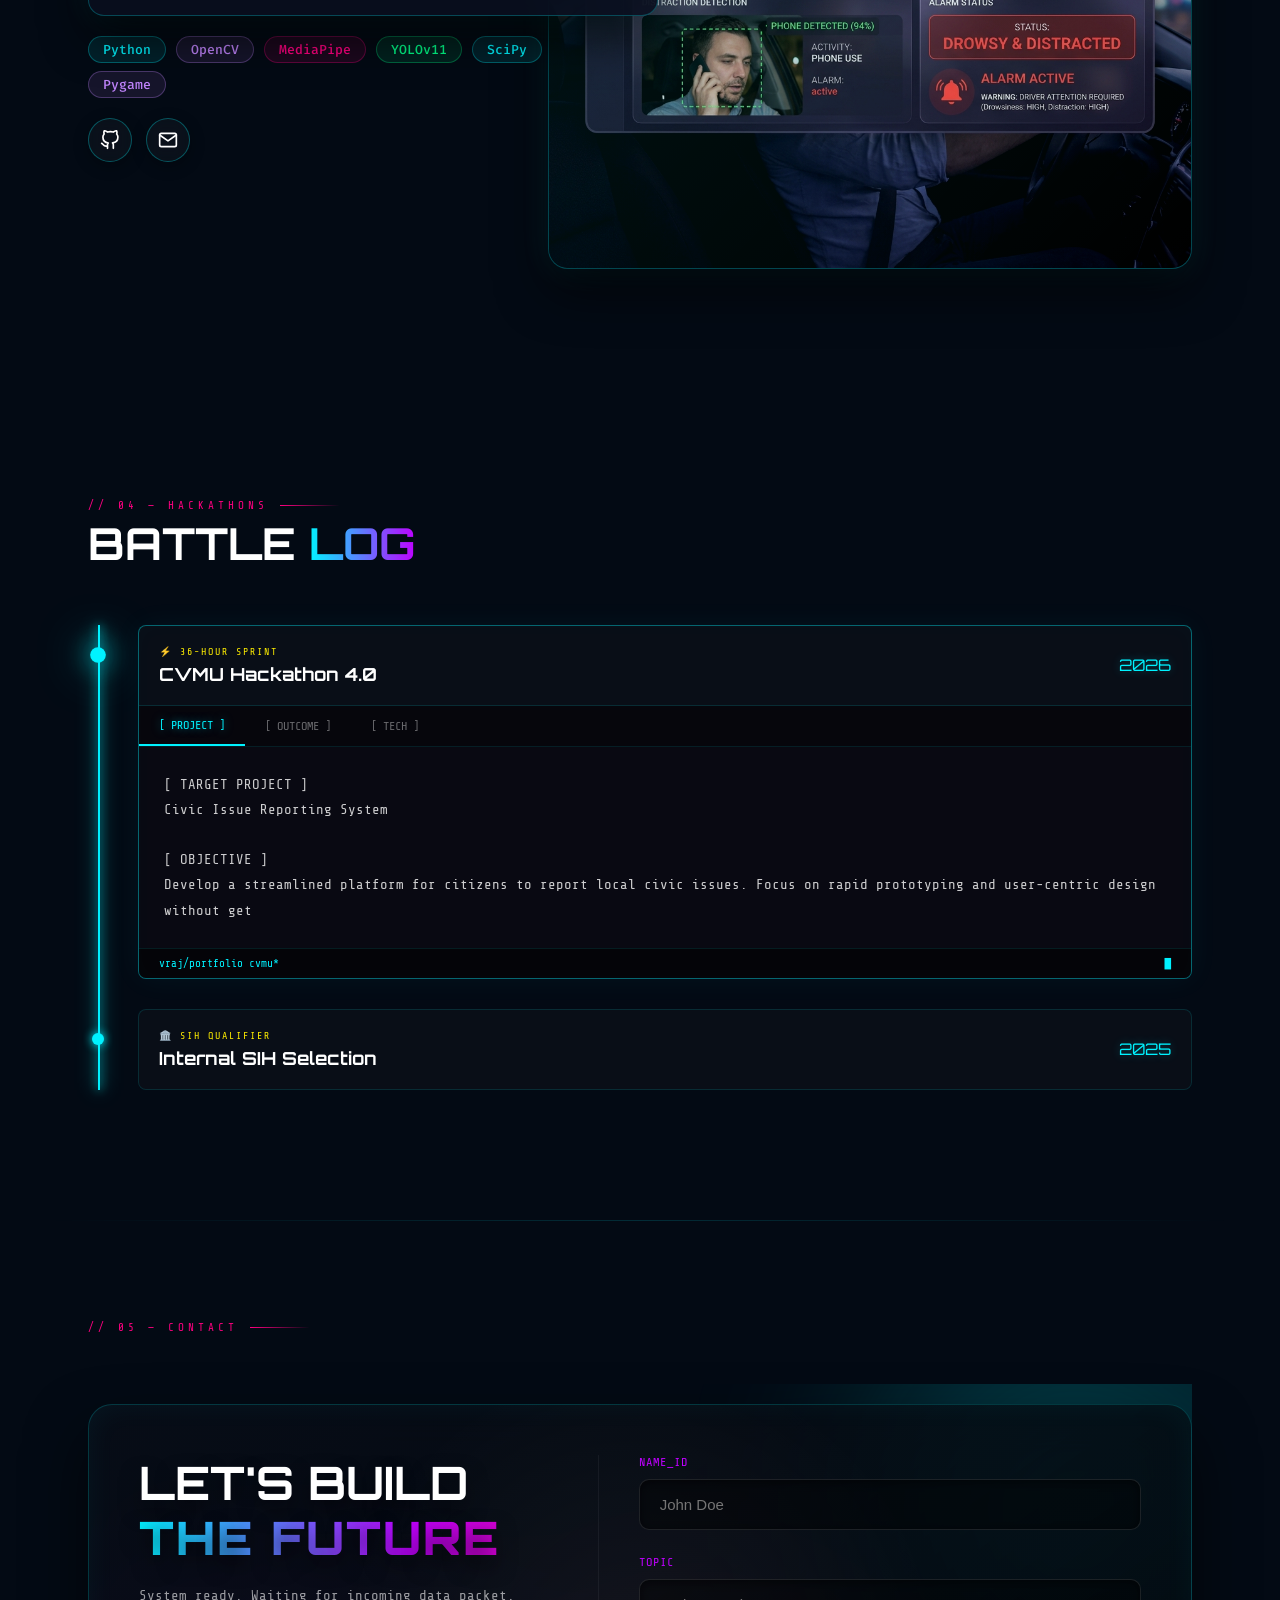
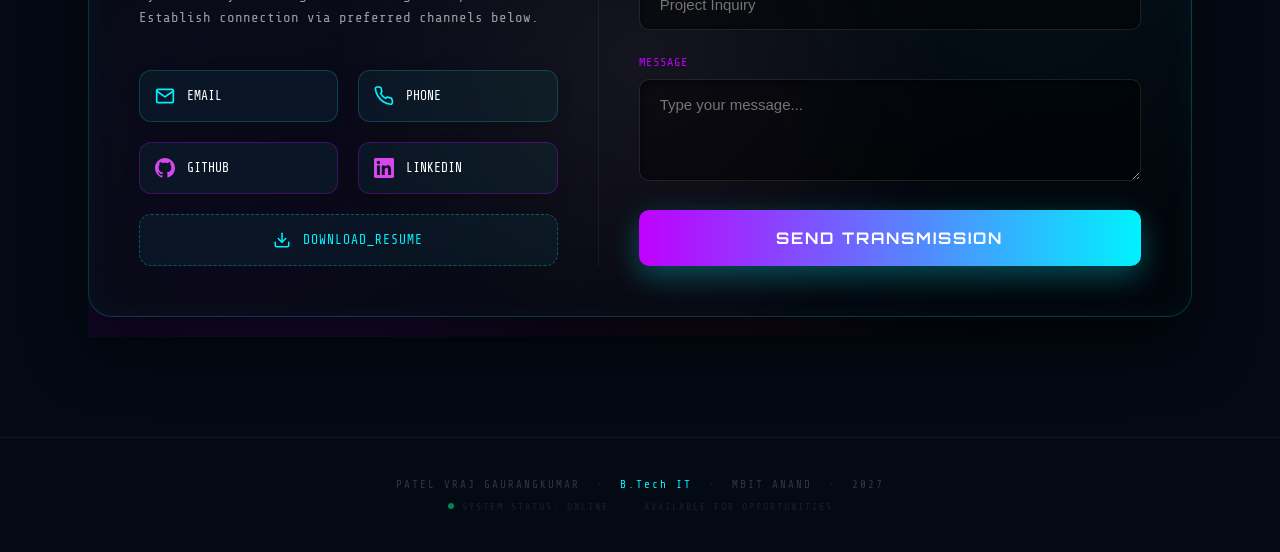
==== commit 736dad7a: "Update portfolio with redesigned projects section" ====
--- a/index.html
+++ b/index.html
@@ -53,14 +53,14 @@
     <div class="nav-inner" id="navInner">
       <div class="nav-logo" onclick="smoothScroll('hero')">VP</div>
       <div class="nav-links">
-        <a onclick="smoothScroll('about')" class="nav-link" data-section="about"><span class="nav-text">About</span></a>
-        <a onclick="smoothScroll('skills')" class="nav-link" data-section="skills"><span
+        <a href="#about" onclick="smoothScroll('about')" class="nav-link" data-section="about"><span class="nav-text">About</span></a>
+        <a href="#skills" onclick="smoothScroll('skills')" class="nav-link" data-section="skills"><span
             class="nav-text">Skills</span></a>
-        <a onclick="smoothScroll('projects')" class="nav-link" data-section="projects"><span
+        <a href="#projects" onclick="smoothScroll('projects')" class="nav-link" data-section="projects"><span
             class="nav-text">Projects</span></a>
-        <a onclick="smoothScroll('hackathons')" class="nav-link" data-section="hackathons"><span
+        <a href="#hackathons" onclick="smoothScroll('hackathons')" class="nav-link" data-section="hackathons"><span
             class="nav-text">Hackathons</span></a>
-        <a onclick="smoothScroll('contact')" class="nav-link" data-section="contact"><span
+        <a href="#contact" onclick="smoothScroll('contact')" class="nav-link" data-section="contact"><span
             class="nav-text">Contact</span></a>
       </div>
       <button class="hamburger" id="hamburger" aria-label="Open menu" onclick="toggleMobileNav()">
@@ -308,739 +308,207 @@
     <div class="section-label reveal">// 03 &mdash; Projects</div>
     <div class="section-title reveal">WHAT I'VE <span>BUILT</span></div>
 
-    <!-- IDE Container -->
-    <div class="ide-container reveal">
-      <div class="ide-window">
-
-        <!-- Title bar -->
-        <div class="ide-titlebar">
-          <div class="ide-traffic">
-            <span class="ide-dot red"></span>
-            <span class="ide-dot yellow"></span>
-            <span class="ide-dot green"></span>
-          </div>
-          <div class="ide-title-text">
-            <svg viewBox="0 0 24 24" width="14" height="14" style="margin-right:6px;opacity:0.6;" fill="none"
-              stroke="currentColor" stroke-width="2">
-              <polyline points="16 18 22 12 16 6" />
-              <polyline points="8 6 2 12 8 18" />
-            </svg>
-            vraj_patel — <span style="color:rgba(0,245,255,0.5);margin-left:4px;">portfolio.py</span>
-          </div>
-          <div class="ide-traffic-placeholder"></div>
-        </div>
-
-        <!-- Body -->
-        <div class="ide-body">
-
-          <!-- Activity Bar (Icons on far left) -->
-          <div class="ide-activity-bar">
-            <div class="act-icon act-active"><svg viewBox="0 0 24 24" fill="none" stroke="currentColor"
-                stroke-width="2">
-                <rect x="3" y="3" width="18" height="18" rx="2" />
-                <path d="M9 3v18M15 3v18M3 9h18M3 15h18" />
-              </svg></div>
-            <div class="act-icon"><svg viewBox="0 0 24 24" fill="none" stroke="currentColor" stroke-width="2">
-                <circle cx="11" cy="11" r="8" />
-                <line x1="21" y1="21" x2="16.65" y2="16.65" />
-              </svg></div>
-            <div class="act-icon"><svg viewBox="0 0 24 24" fill="none" stroke="currentColor" stroke-width="2">
-                <path d="M18 13v6a2 2 0 0 1-2 2H5a2 2 0 0 1-2-2V8a2 2 0 0 1 2-2h6" />
-                <polyline points="15 3 21 3 21 9" />
-                <line x1="10" y1="14" x2="21" y2="3" />
-              </svg></div>
-          </div>
-
-          <!-- Sidebar -->
-          <div class="ide-sidebar">
-            <div class="ide-sidebar-header">EXPLORER</div>
-            <div class="ide-folder">
-              <span class="ide-arrow-down">&#x25BC;</span>
-              <span class="ide-folder-name">PROJECTS</span>
-            </div>
-            <div class="ide-file-list">
-              <div class="ide-sidebar-item ide-active" data-target="neuralrestore">
-                <svg viewBox="0 0 110 110" width="16" height="16" style="flex-shrink:0">
-                  <path fill="#3776ab"
-                    d="M54.4 12.3c-21.7 0-20.5 9.4-20.5 9.4l.1 9.8h21.1v3h-29.3s-13.6-1.5-13.6 19c0 20.4 11.8 19.6 11.8 19.6h6.7v-9.3s-.2-12.2 12.3-12.2h19s12.8 0 12.8-12.4v-18s1-19-20.4-19zm-10.8 6.4c1.9 0 3.4 1.5 3.4 3.4s-1.5 3.4-3.4 3.4-3.4-1.5-3.4-3.4 1.5-3.4 3.4-3.4z" />
-                  <path fill="#ffd343"
-                    d="M55.4 97.5c21.7 0 20.5-9.4 20.5-9.4l-.1-9.8h-21.1v-3h29.3s13.6 1.5 13.6-19c0-20.4-11.8-19.6-11.8-19.6h-6.7v9.3s.2 12.2-12.3 12.2h-19s-12.8 0-12.8 12.4v18s-1 19 20.4 19zm10.8-6.4c-1.9 0-3.4-1.5-3.4-3.4s1.5-3.4 3.4-3.4 3.4 1.5 3.4 3.4-1.5 3.4-3.4 3.4z" />
-                </svg> <span>neural_restore.py</span>
-              </div>
-              <div class="ide-sidebar-item" data-target="stocksense">
-                <svg viewBox="0 0 110 110" width="16" height="16" style="flex-shrink:0">
-                  <path fill="#3776ab"
-                    d="M54.4 12.3c-21.7 0-20.5 9.4-20.5 9.4l.1 9.8h21.1v3h-29.3s-13.6-1.5-13.6 19c0 20.4 11.8 19.6 11.8 19.6h6.7v-9.3s-.2-12.2 12.3-12.2h19s12.8 0 12.8-12.4v-18s1-19-20.4-19zm-10.8 6.4c1.9 0 3.4 1.5 3.4 3.4s-1.5 3.4-3.4 3.4-3.4-1.5-3.4-3.4 1.5-3.4 3.4-3.4z" />
-                  <path fill="#ffd343"
-                    d="M55.4 97.5c21.7 0 20.5-9.4 20.5-9.4l-.1-9.8h-21.1v-3h29.3s13.6 1.5 13.6-19c0-20.4-11.8-19.6-11.8-19.6h-6.7v9.3s.2 12.2-12.3 12.2h-19s-12.8 0-12.8 12.4v18s-1 19 20.4 19zm10.8-6.4c-1.9 0-3.4-1.5-3.4-3.4s1.5-3.4 3.4-3.4 3.4 1.5 3.4 3.4-1.5 3.4-3.4 3.4z" />
-                </svg> <span>stocksense.py</span>
-              </div>
-              <div class="ide-sidebar-item" data-target="civic">
-                <svg viewBox="0 0 110 110" width="16" height="16" style="flex-shrink:0">
-                  <path fill="#3776ab"
-                    d="M54.4 12.3c-21.7 0-20.5 9.4-20.5 9.4l.1 9.8h21.1v3h-29.3s-13.6-1.5-13.6 19c0 20.4 11.8 19.6 11.8 19.6h6.7v-9.3s-.2-12.2 12.3-12.2h19s12.8 0 12.8-12.4v-18s1-19-20.4-19zm-10.8 6.4c1.9 0 3.4 1.5 3.4 3.4s-1.5 3.4-3.4 3.4-3.4-1.5-3.4-3.4 1.5-3.4 3.4-3.4z" />
-                  <path fill="#ffd343"
-                    d="M55.4 97.5c21.7 0 20.5-9.4 20.5-9.4l-.1-9.8h-21.1v-3h29.3s13.6 1.5 13.6-19c0-20.4-11.8-19.6-11.8-19.6h-6.7v9.3s.2 12.2-12.3 12.2h-19s-12.8 0-12.8 12.4v18s-1 19 20.4 19zm10.8-6.4c-1.9 0-3.4-1.5-3.4-3.4s1.5-3.4 3.4-3.4 3.4 1.5 3.4 3.4-1.5 3.4-3.4 3.4z" />
-                </svg> <span>civic_system.py</span>
-              </div>
-              <div class="ide-sidebar-item" data-target="attendance">
-                <svg viewBox="0 0 110 110" width="16" height="16" style="flex-shrink:0">
-                  <path fill="#3776ab"
-                    d="M54.4 12.3c-21.7 0-20.5 9.4-20.5 9.4l.1 9.8h21.1v3h-29.3s-13.6-1.5-13.6 19c0 20.4 11.8 19.6 11.8 19.6h6.7v-9.3s-.2-12.2 12.3-12.2h19s12.8 0 12.8-12.4v-18s1-19-20.4-19zm-10.8 6.4c1.9 0 3.4 1.5 3.4 3.4s-1.5 3.4-3.4 3.4-3.4-1.5-3.4-3.4 1.5-3.4 3.4-3.4z" />
-                  <path fill="#ffd343"
-                    d="M55.4 97.5c21.7 0 20.5-9.4 20.5-9.4l-.1-9.8h-21.1v-3h29.3s13.6 1.5 13.6-19c0-20.4-11.8-19.6-11.8-19.6h-6.7v9.3s.2 12.2-12.3 12.2h-19s-12.8 0-12.8 12.4v18s-1 19 20.4 19zm10.8-6.4c-1.9 0-3.4-1.5-3.4-3.4s1.5-3.4 3.4-3.4 3.4 1.5 3.4 3.4-1.5 3.4-3.4 3.4z" />
-                </svg> <span>smart_attendance.py</span>
-              </div>
-              <div class="ide-sidebar-item" data-target="driver">
-                <svg viewBox="0 0 110 110" width="16" height="16" style="flex-shrink:0">
-                  <path fill="#3776ab"
-                    d="M54.4 12.3c-21.7 0-20.5 9.4-20.5 9.4l.1 9.8h21.1v3h-29.3s-13.6-1.5-13.6 19c0 20.4 11.8 19.6 11.8 19.6h6.7v-9.3s-.2-12.2 12.3-12.2h19s12.8 0 12.8-12.4v-18s1-19-20.4-19zm-10.8 6.4c1.9 0 3.4 1.5 3.4 3.4s-1.5 3.4-3.4 3.4-3.4-1.5-3.4-3.4 1.5-3.4 3.4-3.4z" />
-                  <path fill="#ffd343"
-                    d="M55.4 97.5c21.7 0 20.5-9.4 20.5-9.4l-.1-9.8h-21.1v-3h29.3s13.6 1.5 13.6-19c0-20.4-11.8-19.6-11.8-19.6h-6.7v9.3s.2 12.2-12.3 12.2h-19s-12.8 0-12.8 12.4v18s-1 19 20.4 19zm10.8-6.4c-1.9 0-3.4-1.5-3.4-3.4s1.5-3.4 3.4-3.4 3.4 1.5 3.4 3.4-1.5 3.4-3.4 3.4z" />
-                </svg> <span>driver_monitor.py</span>
-              </div>
-            </div>
-          </div>
-
-          <!-- Editor -->
-          <div class="ide-editor">
-
-            <!-- Tabs -->
-            <div class="ide-tabs">
-              <div class="ide-tab ide-tab-active" data-target="neuralrestore">
-                <svg viewBox="0 0 110 110" width="16" height="16" style="flex-shrink:0">
-                  <path fill="#3776ab"
-                    d="M54.4 12.3c-21.7 0-20.5 9.4-20.5 9.4l.1 9.8h21.1v3h-29.3s-13.6-1.5-13.6 19c0 20.4 11.8 19.6 11.8 19.6h6.7v-9.3s-.2-12.2 12.3-12.2h19s12.8 0 12.8-12.4v-18s1-19-20.4-19zm-10.8 6.4c1.9 0 3.4 1.5 3.4 3.4s-1.5 3.4-3.4 3.4-3.4-1.5-3.4-3.4 1.5-3.4 3.4-3.4z" />
-                  <path fill="#ffd343"
-                    d="M55.4 97.5c21.7 0 20.5-9.4 20.5-9.4l-.1-9.8h-21.1v-3h29.3s13.6 1.5 13.6-19c0-20.4-11.8-19.6-11.8-19.6h-6.7v9.3s.2 12.2-12.3 12.2h-19s-12.8 0-12.8 12.4v18s-1 19 20.4 19zm10.8-6.4c-1.9 0-3.4-1.5-3.4-3.4s1.5-3.4 3.4-3.4 3.4 1.5 3.4 3.4-1.5 3.4-3.4 3.4z" />
-                </svg> neural_restore.py <span class="ide-tab-close">&#x2715;</span>
-              </div>
-              <div class="ide-tab" data-target="stocksense">
-                <svg viewBox="0 0 110 110" width="16" height="16" style="flex-shrink:0">
-                  <path fill="#3776ab"
-                    d="M54.4 12.3c-21.7 0-20.5 9.4-20.5 9.4l.1 9.8h21.1v3h-29.3s-13.6-1.5-13.6 19c0 20.4 11.8 19.6 11.8 19.6h6.7v-9.3s-.2-12.2 12.3-12.2h19s12.8 0 12.8-12.4v-18s1-19-20.4-19zm-10.8 6.4c1.9 0 3.4 1.5 3.4 3.4s-1.5 3.4-3.4 3.4-3.4-1.5-3.4-3.4 1.5-3.4 3.4-3.4z" />
-                  <path fill="#ffd343"
-                    d="M55.4 97.5c21.7 0 20.5-9.4 20.5-9.4l-.1-9.8h-21.1v-3h29.3s13.6 1.5 13.6-19c0-20.4-11.8-19.6-11.8-19.6h-6.7v9.3s.2 12.2-12.3 12.2h-19s-12.8 0-12.8 12.4v18s-1 19 20.4 19zm10.8-6.4c-1.9 0-3.4-1.5-3.4-3.4s1.5-3.4 3.4-3.4 3.4 1.5 3.4 3.4-1.5 3.4-3.4 3.4z" />
-                </svg> stocksense.py <span class="ide-tab-close">&#x2715;</span>
-              </div>
-              <div class="ide-tab" data-target="civic">
-                <svg viewBox="0 0 110 110" width="16" height="16" style="flex-shrink:0">
-                  <path fill="#3776ab"
-                    d="M54.4 12.3c-21.7 0-20.5 9.4-20.5 9.4l.1 9.8h21.1v3h-29.3s-13.6-1.5-13.6 19c0 20.4 11.8 19.6 11.8 19.6h6.7v-9.3s-.2-12.2 12.3-12.2h19s12.8 0 12.8-12.4v-18s1-19-20.4-19zm-10.8 6.4c1.9 0 3.4 1.5 3.4 3.4s-1.5 3.4-3.4 3.4-3.4-1.5-3.4-3.4 1.5-3.4 3.4-3.4z" />
-                  <path fill="#ffd343"
-                    d="M55.4 97.5c21.7 0 20.5-9.4 20.5-9.4l-.1-9.8h-21.1v-3h29.3s13.6 1.5 13.6-19c0-20.4-11.8-19.6-11.8-19.6h-6.7v9.3s.2 12.2-12.3 12.2h-19s-12.8 0-12.8 12.4v18s-1 19 20.4 19zm10.8-6.4c-1.9 0-3.4-1.5-3.4-3.4s1.5-3.4 3.4-3.4 3.4 1.5 3.4 3.4-1.5 3.4-3.4 3.4z" />
-                </svg> civic_system.py <span class="ide-tab-close">&#x2715;</span>
-              </div>
-              <div class="ide-tab" data-target="attendance">
-                <svg viewBox="0 0 110 110" width="16" height="16" style="flex-shrink:0">
-                  <path fill="#3776ab"
-                    d="M54.4 12.3c-21.7 0-20.5 9.4-20.5 9.4l.1 9.8h21.1v3h-29.3s-13.6-1.5-13.6 19c0 20.4 11.8 19.6 11.8 19.6h6.7v-9.3s-.2-12.2 12.3-12.2h19s12.8 0 12.8-12.4v-18s1-19-20.4-19zm-10.8 6.4c1.9 0 3.4 1.5 3.4 3.4s-1.5 3.4-3.4 3.4-3.4-1.5-3.4-3.4 1.5-3.4 3.4-3.4z" />
-                  <path fill="#ffd343"
-                    d="M55.4 97.5c21.7 0 20.5-9.4 20.5-9.4l-.1-9.8h-21.1v-3h29.3s13.6 1.5 13.6-19c0-20.4-11.8-19.6-11.8-19.6h-6.7v9.3s.2 12.2-12.3 12.2h-19s-12.8 0-12.8 12.4v18s-1 19 20.4 19zm10.8-6.4c-1.9 0-3.4-1.5-3.4-3.4s1.5-3.4 3.4-3.4 3.4 1.5 3.4 3.4-1.5 3.4-3.4 3.4z" />
-                </svg> smart_attendance.py <span class="ide-tab-close">&#x2715;</span>
-              </div>
-              <div class="ide-tab" data-target="driver">
-                <svg viewBox="0 0 110 110" width="16" height="16" style="flex-shrink:0">
-                  <path fill="#3776ab"
-                    d="M54.4 12.3c-21.7 0-20.5 9.4-20.5 9.4l.1 9.8h21.1v3h-29.3s-13.6-1.5-13.6 19c0 20.4 11.8 19.6 11.8 19.6h6.7v-9.3s-.2-12.2 12.3-12.2h19s12.8 0 12.8-12.4v-18s1-19-20.4-19zm-10.8 6.4c1.9 0 3.4 1.5 3.4 3.4s-1.5 3.4-3.4 3.4-3.4-1.5-3.4-3.4 1.5-3.4 3.4-3.4z" />
-                  <path fill="#ffd343"
-                    d="M55.4 97.5c21.7 0 20.5-9.4 20.5-9.4l-.1-9.8h-21.1v-3h29.3s13.6 1.5 13.6-19c0-20.4-11.8-19.6-11.8-19.6h-6.7v9.3s.2 12.2-12.3 12.2h-19s-12.8 0-12.8 12.4v18s-1 19 20.4 19zm10.8-6.4c-1.9 0-3.4-1.5-3.4-3.4s1.5-3.4 3.4-3.4 3.4 1.5 3.4 3.4-1.5 3.4-3.4 3.4z" />
-                </svg> driver_monitor.py <span class="ide-tab-close">&#x2715;</span>
-              </div>
-              <div class="ide-tabs-spacer"></div>
-            </div>
-
-            <!-- Breadcrumbs -->
-            <div class="ide-breadcrumbs">
-              portfolio <span class="ide-bc-sep">&rsaquo;</span> projects <span class="ide-bc-sep">&rsaquo;</span> <span
-                class="ide-bc-active">neural_restore.py</span>
-            </div>
-
-            <!-- Panes -->
-            <div class="ide-panes">
-              <div class="ide-pane ide-pane-active" id="pane-neuralrestore">
-                <div class="ide-code-wrapper">
-                  <div class="ide-line" style="animation-delay:0.03s"><span class="ide-ln">1</span><span
-                      class="ide-lc"><span class="syn-comment"># Project: NeuralRestore</span></span></div>
-                  <div class="ide-line" style="animation-delay:0.06s"><span class="ide-ln">2</span><span
-                      class="ide-lc"><span class="syn-comment"># Year: 2026</span></span></div>
-                  <div class="ide-line" style="animation-delay:0.09s"><span class="ide-ln">3</span><span
-                      class="ide-lc"></span></div>
-                  <div class="ide-line" style="animation-delay:0.12s"><span class="ide-ln">4</span><span
-                      class="ide-lc"><span class="syn-keyword">class</span> <span
-                        class="syn-class">NeuralRestore</span>:</span></div>
-                  <div class="ide-line" style="animation-delay:0.15s"><span class="ide-ln">5</span><span class="ide-lc">
-                      <span class="syn-keyword">def</span> <span class="syn-func">__init__</span>(<span
-                        class="syn-arg">self</span>):</span></div>
-                  <div class="ide-line" style="animation-delay:0.18s"><span class="ide-ln">6</span><span class="ide-lc">
-                      <span class="syn-arg">self</span>.title <span class="syn-op">=</span> <span
-                        class="syn-string">"NeuralRestore"</span></span></div>
-                  <div class="ide-line" style="animation-delay:0.21s"><span class="ide-ln">7</span><span class="ide-lc">
-                      <span class="syn-arg">self</span>.description <span class="syn-op">=</span> <span
-                        class="syn-string">"AI-powered image restoration pipeline that automatically detects and repairs damage."</span></span></div>
-                  <div class="ide-line" style="animation-delay:0.24s"><span class="ide-ln">8</span><span
-                      class="ide-lc"></span></div>
-                  <div class="ide-line" style="animation-delay:0.27s"><span class="ide-ln">9</span><span class="ide-lc">
-                      <span class="syn-arg">self</span>.tech_stack <span class="syn-op">=</span> [</span></div>
-                  <div class="ide-line" style="animation-delay:0.3s"><span class="ide-ln">10</span><span class="ide-lc">
-                      <span class="syn-string">"Python"</span>, <span class="syn-string">"PyTorch"</span>, <span
-                        class="syn-string">"Gradio"</span>, <span class="syn-string">"OpenCV"</span>, <span
-                        class="syn-string">"LaMa"</span>, <span class="syn-string">"Real-ESRGAN"</span></span></div>
-                  <div class="ide-line" style="animation-delay:0.33s"><span class="ide-ln">11</span><span
-                      class="ide-lc"> ]</span></div>
-                  <div class="ide-line" style="animation-delay:0.36s"><span class="ide-ln">12</span><span
-                      class="ide-lc"></span></div>
-                  <div class="ide-line" style="animation-delay:0.39s"><span class="ide-ln">13</span><span
-                      class="ide-lc"> <span class="syn-arg">self</span>.features <span class="syn-op">=</span> [</span>
-                  </div>
-                  <div class="ide-line" style="animation-delay:0.42s"><span class="ide-ln">14</span><span
-                      class="ide-lc"> <span class="syn-string">"Sequential 5-model deep learning pipeline for damage detection & repair"</span>,</span></div>
-                  <div class="ide-line" style="animation-delay:0.45s"><span class="ide-ln">15</span><span
-                      class="ide-lc"> <span class="syn-string">"EfficientNet-B4 + UNet for automatic damage mask detection"</span>,</span></div>
-                  <div class="ide-line" style="animation-delay:0.48s"><span class="ide-ln">16</span><span
-                      class="ide-lc"> <span class="syn-string">"LaMa (FFC) for inpainting, DnCNN for denoising, NAFNet for deblurring"</span>,</span></div>
-                  <div class="ide-line" style="animation-delay:0.51s"><span class="ide-ln">17</span><span
-                      class="ide-lc"> <span class="syn-string">"Real-ESRGAN 4x for offline super-resolution scaling"</span>,</span></div>
-                  <div class="ide-line" style="animation-delay:0.54s"><span class="ide-ln">18</span><span
-                      class="ide-lc"> <span class="syn-string">"Test-time augmentation and configurable mask thresholds"</span>,</span></div>
-                  <div class="ide-line" style="animation-delay:0.57s"><span class="ide-ln">19</span><span
-                      class="ide-lc"> <span class="syn-string">"Offline drag-and-drop Gradio UI with before/after comparison"</span></span></div>
-                  <div class="ide-line" style="animation-delay:0.60s"><span class="ide-ln">20</span><span
-                      class="ide-lc"> ]</span></div>
-                  <div class="ide-line" style="animation-delay:0.63s"><span class="ide-ln">21</span><span
-                      class="ide-lc"></span></div>
-                  <div class="ide-line" style="animation-delay:0.66s"><span class="ide-ln">22</span><span
-                      class="ide-lc"> <span class="syn-keyword">def</span> <span class="syn-func">get_links</span>(<span
-                        class="syn-arg">self</span>):</span></div>
-                  <div class="ide-line" style="animation-delay:0.69s"><span class="ide-ln">23</span><span
-                      class="ide-lc"> <span class="syn-keyword">return</span> {</span></div>
-                  <div class="ide-line" style="animation-delay:0.72s"><span class="ide-ln">24</span><span
-                      class="ide-lc"> <span class="syn-string">"github"</span>: <span class="syn-comment"># Private Repository (NDA)</span>,</span>
-                  </div>
-                  <div class="ide-line" style="animation-delay:0.75s"><span class="ide-ln">25</span><span
-                      class="ide-lc"> <span class="syn-string">"live"</span>: <span class="syn-comment"># Running fully offline</span></span></div>
-                  <div class="ide-line" style="animation-delay:0.78s"><span class="ide-ln">26</span><span
-                      class="ide-lc"> }</span></div>
-                  <div class="ide-line" style="animation-delay:0.81s"><span class="ide-ln">27</span><span
-                      class="ide-lc"></span></div>
-                  <div class="ide-line" style="animation-delay:0.84s"><span class="ide-ln">28</span><span
-                      class="ide-lc"><span class="syn-comment"># Initialize NeuralRestore</span></span></div>
-                  <div class="ide-line" style="animation-delay:0.87s"><span class="ide-ln">29</span><span
-                      class="ide-lc">project <span class="syn-op">=</span> <span
-                        class="syn-class">NeuralRestore</span>()</span></div>
-                  <div class="ide-line" style="animation-delay:0.90s"><span class="ide-ln">30</span><span
-                      class="ide-lc"><span class="ide-cursor"></span></span></div>
-                </div>
-                <div class="ide-minimap">
-                  <div class="mm-comment"></div>
-                  <div class="mm-comment"></div>
-                  <div class="mm-empty"></div>
-                  <div class="mm-code"></div>
-                  <div class="mm-code"></div>
-                  <div class="mm-str"></div>
-                  <div class="mm-str"></div>
-                  <div class="mm-empty"></div>
-                  <div class="mm-code"></div>
-                  <div class="mm-str"></div>
-                  <div class="mm-code"></div>
-                  <div class="mm-empty"></div>
-                  <div class="mm-code"></div>
-                  <div class="mm-str"></div>
-                  <div class="mm-str"></div>
-                  <div class="mm-str"></div>
-                  <div class="mm-str"></div>
-                  <div class="mm-str"></div>
-                  <div class="mm-str"></div>
-                  <div class="mm-code"></div>
-                  <div class="mm-empty"></div>
-                  <div class="mm-code"></div>
-                  <div class="mm-code"></div>
-                  <div class="mm-str"></div>
-                  <div class="mm-comment"></div>
-                  <div class="mm-code"></div>
-                  <div class="mm-empty"></div>
-                  <div class="mm-comment"></div>
-                  <div class="mm-code"></div>
-                </div>
-              </div>
-              <div class="ide-pane" id="pane-stocksense">
-                <div class="ide-code-wrapper">
-                  <div class="ide-line" style="animation-delay:0.03s"><span class="ide-ln">1</span><span
-                      class="ide-lc"><span class="syn-comment"># Project: StockSense AI</span></span></div>
-                  <div class="ide-line" style="animation-delay:0.06s"><span class="ide-ln">2</span><span
-                      class="ide-lc"><span class="syn-comment"># Year: 2025</span></span></div>
-                  <div class="ide-line" style="animation-delay:0.09s"><span class="ide-ln">3</span><span
-                      class="ide-lc"></span></div>
-                  <div class="ide-line" style="animation-delay:0.12s"><span class="ide-ln">4</span><span
-                      class="ide-lc"><span class="syn-keyword">class</span> <span
-                        class="syn-class">StockSenseAI</span>:</span></div>
-                  <div class="ide-line" style="animation-delay:0.15s"><span class="ide-ln">5</span><span class="ide-lc">
-                      <span class="syn-keyword">def</span> <span class="syn-func">__init__</span>(<span
-                        class="syn-arg">self</span>):</span></div>
-                  <div class="ide-line" style="animation-delay:0.18s"><span class="ide-ln">6</span><span class="ide-lc">
-                      <span class="syn-arg">self</span>.title <span class="syn-op">=</span> <span
-                        class="syn-string">"StockSense AI"</span></span></div>
-                  <div class="ide-line" style="animation-delay:0.21s"><span class="ide-ln">7</span><span class="ide-lc">
-                      <span class="syn-arg">self</span>.description <span class="syn-op">=</span> <span
-                        class="syn-string">"AI-powered stock analysis chatbot that provides real-time insights,
-                        technical indicators, and interactive charts."</span></span></div>
-                  <div class="ide-line" style="animation-delay:0.24s"><span class="ide-ln">8</span><span
-                      class="ide-lc"></span></div>
-                  <div class="ide-line" style="animation-delay:0.27s"><span class="ide-ln">9</span><span class="ide-lc">
-                      <span class="syn-arg">self</span>.tech_stack <span class="syn-op">=</span> [</span></div>
-                  <div class="ide-line" style="animation-delay:0.3s"><span class="ide-ln">10</span><span class="ide-lc">
-                      <span class="syn-string">"Flask"</span>, <span class="syn-string">"XGBoost"</span>, <span
-                        class="syn-string">"GARCH"</span>, <span class="syn-string">"Plotly"</span>, <span
-                        class="syn-string">"yfinance"</span></span></div>
-                  <div class="ide-line" style="animation-delay:0.32999999999999996s"><span class="ide-ln">11</span><span
-                      class="ide-lc"> ]</span></div>
-                  <div class="ide-line" style="animation-delay:0.36s"><span class="ide-ln">12</span><span
-                      class="ide-lc"></span></div>
-                  <div class="ide-line" style="animation-delay:0.39s"><span class="ide-ln">13</span><span
-                      class="ide-lc"> <span class="syn-arg">self</span>.features <span class="syn-op">=</span> [</span>
-                  </div>
-                  <div class="ide-line" style="animation-delay:0.42s"><span class="ide-ln">14</span><span
-                      class="ide-lc"> <span class="syn-string">"Built with Flask, XGBoost, GARCH, and yfinance
-                        API"</span>,</span></div>
-                  <div class="ide-line" style="animation-delay:0.44999999999999996s"><span class="ide-ln">15</span><span
-                      class="ide-lc"> <span class="syn-string">"Real-time market data analysis and
-                        visualization"</span>,</span></div>
-                  <div class="ide-line" style="animation-delay:0.48s"><span class="ide-ln">16</span><span
-                      class="ide-lc"> <span class="syn-string">"Technical Indicators: RSI, MACD, SMA, Bollinger
-                        Bands"</span>,</span></div>
-                  <div class="ide-line" style="animation-delay:0.51s"><span class="ide-ln">17</span><span
-                      class="ide-lc"> <span class="syn-string">"Natural language query processing via
-                        NLP"</span>,</span></div>
-                  <div class="ide-line" style="animation-delay:0.54s"><span class="ide-ln">18</span><span
-                      class="ide-lc"> <span class="syn-string">"Hybrid buy/sell recommendations with confidence
-                        scores"</span></span></div>
-                  <div class="ide-line" style="animation-delay:0.57s"><span class="ide-ln">19</span><span
-                      class="ide-lc"> ]</span></div>
-                  <div class="ide-line" style="animation-delay:0.6s"><span class="ide-ln">20</span><span
-                      class="ide-lc"></span></div>
-                  <div class="ide-line" style="animation-delay:0.63s"><span class="ide-ln">21</span><span
-                      class="ide-lc"> <span class="syn-keyword">def</span> <span class="syn-func">get_links</span>(<span
-                        class="syn-arg">self</span>):</span></div>
-                  <div class="ide-line" style="animation-delay:0.6599999999999999s"><span class="ide-ln">22</span><span
-                      class="ide-lc"> <span class="syn-keyword">return</span> {</span></div>
-                  <div class="ide-line" style="animation-delay:0.69s"><span class="ide-ln">23</span><span
-                      class="ide-lc"> <span class="syn-string">"github"</span>: <a class="syn-link"
-                        href="https://github.com/vrajptl275/stocksense-ai" target="_blank"><svg viewBox="0 0 24 24"
-                          width="14" height="14" fill="currentColor" style="vertical-align:middle;margin-right:4px;">
-                          <path
-                            d="M12 0C5.37 0 0 5.37 0 12c0 5.3 3.438 9.8 8.205 11.385.6.113.82-.258.82-.577 0-.285-.01-1.04-.015-2.04-3.338.724-4.042-1.61-4.042-1.61-.546-1.385-1.335-1.755-1.335-1.755-1.087-.744.084-.729.084-.729 1.205.084 1.838 1.236 1.838 1.236 1.07 1.835 2.809 1.305 3.495.998.108-.776.417-1.305.76-1.605-2.665-.3-5.466-1.332-5.466-5.93 0-1.31.465-2.38 1.235-3.22-.135-.303-.54-1.523.105-3.176 0 0 1.005-.322 3.3 1.23.96-.267 1.98-.399 3-.405 1.02.006 2.04.138 3 .405 2.28-1.552 3.285-1.23 3.285-1.23.645 1.653.24 2.873.12 3.176.765.84 1.23 1.91 1.23 3.22 0 4.61-2.805 5.625-5.475 5.92.42.36.81 1.096.81 2.22 0 1.606-.015 2.896-.015 3.286 0 .315.21.69.825.57C20.565 21.795 24 17.295 24 12c0-6.63-5.37-12-12-12" />
-                        </svg><span class="syn-string">"https://github.com/vrajptl275/stocksense-ai"</span></a>,</span>
-                  </div>
-                  <div class="ide-line" style="animation-delay:0.72s"><span class="ide-ln">24</span><span
-                      class="ide-lc"> <span class="syn-string">"live"</span>: <span class="syn-comment"># Deployment
-                        coming soon</span></span></div>
-                  <div class="ide-line" style="animation-delay:0.75s"><span class="ide-ln">25</span><span
-                      class="ide-lc"> }</span></div>
-                  <div class="ide-line" style="animation-delay:0.78s"><span class="ide-ln">26</span><span
-                      class="ide-lc"></span></div>
-                  <div class="ide-line" style="animation-delay:0.8099999999999999s"><span class="ide-ln">27</span><span
-                      class="ide-lc"><span class="syn-comment"># Initialize StockSense AI</span></span></div>
-                  <div class="ide-line" style="animation-delay:0.84s"><span class="ide-ln">28</span><span
-                      class="ide-lc">project <span class="syn-op">=</span> <span
-                        class="syn-class">StockSenseAI</span>()</span></div>
-                  <div class="ide-line" style="animation-delay:0.87s"><span class="ide-ln">29</span><span
-                      class="ide-lc"><span class="ide-cursor"></span></span></div>
-                </div>
-                <div class="ide-minimap">
-                  <div class="mm-comment"></div>
-                  <div class="mm-comment"></div>
-                  <div class="mm-empty"></div>
-                  <div class="mm-code"></div>
-                  <div class="mm-code"></div>
-                  <div class="mm-str"></div>
-                  <div class="mm-str"></div>
-                  <div class="mm-empty"></div>
-                  <div class="mm-code"></div>
-                  <div class="mm-str"></div>
-                  <div class="mm-code"></div>
-                  <div class="mm-empty"></div>
-                  <div class="mm-code"></div>
-                  <div class="mm-str"></div>
-                  <div class="mm-str"></div>
-                  <div class="mm-str"></div>
-                  <div class="mm-str"></div>
-                  <div class="mm-str"></div>
-                  <div class="mm-code"></div>
-                  <div class="mm-empty"></div>
-                  <div class="mm-code"></div>
-                  <div class="mm-code"></div>
-                  <div class="mm-str"></div>
-                  <div class="mm-comment"></div>
-                  <div class="mm-code"></div>
-                  <div class="mm-empty"></div>
-                  <div class="mm-comment"></div>
-                  <div class="mm-code"></div>
-                </div>
-              </div>
-              <div class="ide-pane" id="pane-civic">
-                <div class="ide-code-wrapper">
-                  <div class="ide-line" style="animation-delay:0.03s"><span class="ide-ln">1</span><span
-                      class="ide-lc"><span class="syn-comment"># Project: Anand Civic System</span></span></div>
-                  <div class="ide-line" style="animation-delay:0.06s"><span class="ide-ln">2</span><span
-                      class="ide-lc"><span class="syn-comment"># Year: 2025</span></span></div>
-                  <div class="ide-line" style="animation-delay:0.09s"><span class="ide-ln">3</span><span
-                      class="ide-lc"></span></div>
-                  <div class="ide-line" style="animation-delay:0.12s"><span class="ide-ln">4</span><span
-                      class="ide-lc"><span class="syn-keyword">class</span> <span
-                        class="syn-class">AnandCivicSystem</span>:</span></div>
-                  <div class="ide-line" style="animation-delay:0.15s"><span class="ide-ln">5</span><span class="ide-lc">
-                      <span class="syn-keyword">def</span> <span class="syn-func">__init__</span>(<span
-                        class="syn-arg">self</span>):</span></div>
-                  <div class="ide-line" style="animation-delay:0.18s"><span class="ide-ln">6</span><span class="ide-lc">
-                      <span class="syn-arg">self</span>.title <span class="syn-op">=</span> <span
-                        class="syn-string">"Anand Civic System"</span></span></div>
-                  <div class="ide-line" style="animation-delay:0.21s"><span class="ide-ln">7</span><span class="ide-lc">
-                      <span class="syn-arg">self</span>.description <span class="syn-op">=</span> <span
-                        class="syn-string">"Full-stack civic complaint management platform with 4-level role-based
-                        access control for Anand city government."</span></span></div>
-                  <div class="ide-line" style="animation-delay:0.24s"><span class="ide-ln">8</span><span
-                      class="ide-lc"></span></div>
-                  <div class="ide-line" style="animation-delay:0.27s"><span class="ide-ln">9</span><span class="ide-lc">
-                      <span class="syn-arg">self</span>.tech_stack <span class="syn-op">=</span> [</span></div>
-                  <div class="ide-line" style="animation-delay:0.3s"><span class="ide-ln">10</span><span class="ide-lc">
-                      <span class="syn-string">"Flask"</span>, <span class="syn-string">"PostgreSQL"</span>, <span
-                        class="syn-string">"Gemini AI"</span>, <span class="syn-string">"Leaflet.js"</span>, <span
-                        class="syn-string">"JWT"</span>, <span class="syn-string">"bcrypt"</span></span></div>
-                  <div class="ide-line" style="animation-delay:0.32999999999999996s"><span class="ide-ln">11</span><span
-                      class="ide-lc"> ]</span></div>
-                  <div class="ide-line" style="animation-delay:0.36s"><span class="ide-ln">12</span><span
-                      class="ide-lc"></span></div>
-                  <div class="ide-line" style="animation-delay:0.39s"><span class="ide-ln">13</span><span
-                      class="ide-lc"> <span class="syn-arg">self</span>.features <span class="syn-op">=</span> [</span>
-                  </div>
-                  <div class="ide-line" style="animation-delay:0.42s"><span class="ide-ln">14</span><span
-                      class="ide-lc"> <span class="syn-string">"4-Role RBAC: Citizen, Officer, Department,
-                        Admin"</span>,</span></div>
-                  <div class="ide-line" style="animation-delay:0.44999999999999996s"><span class="ide-ln">15</span><span
-                      class="ide-lc"> <span class="syn-string">"GPS polygon boundary validation using
-                        Leaflet.js"</span>,</span></div>
-                  <div class="ide-line" style="animation-delay:0.48s"><span class="ide-ln">16</span><span
-                      class="ide-lc"> <span class="syn-string">"Gemini AI image analysis for
-                        auto-categorization"</span>,</span></div>
-                  <div class="ide-line" style="animation-delay:0.51s"><span class="ide-ln">17</span><span
-                      class="ide-lc"> <span class="syn-string">"JWT + bcrypt authentication and session
-                        management"</span>,</span></div>
-                  <div class="ide-line" style="animation-delay:0.54s"><span class="ide-ln">18</span><span
-                      class="ide-lc"> <span class="syn-string">"6-stage complaint lifecycle with real-time
-                        notifications"</span>,</span></div>
-                  <div class="ide-line" style="animation-delay:0.57s"><span class="ide-ln">19</span><span
-                      class="ide-lc"> <span class="syn-string">"PostgreSQL with full audit trail"</span></span></div>
-                  <div class="ide-line" style="animation-delay:0.6s"><span class="ide-ln">20</span><span class="ide-lc">
-                      ]</span></div>
-                  <div class="ide-line" style="animation-delay:0.63s"><span class="ide-ln">21</span><span
-                      class="ide-lc"></span></div>
-                  <div class="ide-line" style="animation-delay:0.6599999999999999s"><span class="ide-ln">22</span><span
-                      class="ide-lc"> <span class="syn-keyword">def</span> <span class="syn-func">get_links</span>(<span
-                        class="syn-arg">self</span>):</span></div>
-                  <div class="ide-line" style="animation-delay:0.69s"><span class="ide-ln">23</span><span
-                      class="ide-lc"> <span class="syn-keyword">return</span> {</span></div>
-                  <div class="ide-line" style="animation-delay:0.72s"><span class="ide-ln">24</span><span
-                      class="ide-lc"> <span class="syn-string">"github"</span>: <a class="syn-link"
-                        href="https://github.com/Deadpool20x/civic-issue-system" target="_blank"><svg
-                          viewBox="0 0 24 24" width="14" height="14" fill="currentColor"
-                          style="vertical-align:middle;margin-right:4px;">
-                          <path
-                            d="M12 0C5.37 0 0 5.37 0 12c0 5.3 3.438 9.8 8.205 11.385.6.113.82-.258.82-.577 0-.285-.01-1.04-.015-2.04-3.338.724-4.042-1.61-4.042-1.61-.546-1.385-1.335-1.755-1.335-1.755-1.087-.744.084-.729.084-.729 1.205.084 1.838 1.236 1.838 1.236 1.07 1.835 2.809 1.305 3.495.998.108-.776.417-1.305.76-1.605-2.665-.3-5.466-1.332-5.466-5.93 0-1.31.465-2.38 1.235-3.22-.135-.303-.54-1.523.105-3.176 0 0 1.005-.322 3.3 1.23.96-.267 1.98-.399 3-.405 1.02.006 2.04.138 3 .405 2.28-1.552 3.285-1.23 3.285-1.23.645 1.653.24 2.873.12 3.176.765.84 1.23 1.91 1.23 3.22 0 4.61-2.805 5.625-5.475 5.92.42.36.81 1.096.81 2.22 0 1.606-.015 2.896-.015 3.286 0 .315.21.69.825.57C20.565 21.795 24 17.295 24 12c0-6.63-5.37-12-12-12" />
-                        </svg><span
-                          class="syn-string">"https://github.com/Deadpool20x/civic-issue-system"</span></a>,</span>
-                  </div>
-                  <div class="ide-line" style="animation-delay:0.75s"><span class="ide-ln">25</span><span
-                      class="ide-lc"> <span class="syn-string">"live"</span>: <span class="syn-comment"># Deployment
-                        coming soon</span></span></div>
-                  <div class="ide-line" style="animation-delay:0.78s"><span class="ide-ln">26</span><span
-                      class="ide-lc"> }</span></div>
-                  <div class="ide-line" style="animation-delay:0.8099999999999999s"><span class="ide-ln">27</span><span
-                      class="ide-lc"></span></div>
-                  <div class="ide-line" style="animation-delay:0.84s"><span class="ide-ln">28</span><span
-                      class="ide-lc"><span class="syn-comment"># Initialize Anand Civic System</span></span></div>
-                  <div class="ide-line" style="animation-delay:0.87s"><span class="ide-ln">29</span><span
-                      class="ide-lc">project <span class="syn-op">=</span> <span
-                        class="syn-class">AnandCivicSystem</span>()</span></div>
-                  <div class="ide-line" style="animation-delay:0.8999999999999999s"><span class="ide-ln">30</span><span
-                      class="ide-lc"><span class="ide-cursor"></span></span></div>
-                </div>
-                <div class="ide-minimap">
-                  <div class="mm-comment"></div>
-                  <div class="mm-comment"></div>
-                  <div class="mm-empty"></div>
-                  <div class="mm-code"></div>
-                  <div class="mm-code"></div>
-                  <div class="mm-str"></div>
-                  <div class="mm-str"></div>
-                  <div class="mm-empty"></div>
-                  <div class="mm-code"></div>
-                  <div class="mm-str"></div>
-                  <div class="mm-code"></div>
-                  <div class="mm-empty"></div>
-                  <div class="mm-code"></div>
-                  <div class="mm-str"></div>
-                  <div class="mm-str"></div>
-                  <div class="mm-str"></div>
-                  <div class="mm-str"></div>
-                  <div class="mm-str"></div>
-                  <div class="mm-str"></div>
-                  <div class="mm-code"></div>
-                  <div class="mm-empty"></div>
-                  <div class="mm-code"></div>
-                  <div class="mm-code"></div>
-                  <div class="mm-str"></div>
-                  <div class="mm-comment"></div>
-                  <div class="mm-code"></div>
-                  <div class="mm-empty"></div>
-                  <div class="mm-comment"></div>
-                  <div class="mm-code"></div>
-                </div>
-              </div>
-              <div class="ide-pane" id="pane-attendance">
-                <div class="ide-code-wrapper">
-                  <div class="ide-line" style="animation-delay:0.03s"><span class="ide-ln">1</span><span
-                      class="ide-lc"><span class="syn-comment"># Project: Smart Attendance</span></span></div>
-                  <div class="ide-line" style="animation-delay:0.06s"><span class="ide-ln">2</span><span
-                      class="ide-lc"><span class="syn-comment"># Year: 2024</span></span></div>
-                  <div class="ide-line" style="animation-delay:0.09s"><span class="ide-ln">3</span><span
-                      class="ide-lc"></span></div>
-                  <div class="ide-line" style="animation-delay:0.12s"><span class="ide-ln">4</span><span
-                      class="ide-lc"><span class="syn-keyword">class</span> <span
-                        class="syn-class">SmartAttendance</span>:</span></div>
-                  <div class="ide-line" style="animation-delay:0.15s"><span class="ide-ln">5</span><span class="ide-lc">
-                      <span class="syn-keyword">def</span> <span class="syn-func">__init__</span>(<span
-                        class="syn-arg">self</span>):</span></div>
-                  <div class="ide-line" style="animation-delay:0.18s"><span class="ide-ln">6</span><span class="ide-lc">
-                      <span class="syn-arg">self</span>.title <span class="syn-op">=</span> <span
-                        class="syn-string">"Smart Attendance"</span></span></div>
-                  <div class="ide-line" style="animation-delay:0.21s"><span class="ide-ln">7</span><span class="ide-lc">
-                      <span class="syn-arg">self</span>.description <span class="syn-op">=</span> <span
-                        class="syn-string">"Face recognition-based academic attendance system with real-time detection
-                        and multi-role dashboards."</span></span></div>
-                  <div class="ide-line" style="animation-delay:0.24s"><span class="ide-ln">8</span><span
-                      class="ide-lc"></span></div>
-                  <div class="ide-line" style="animation-delay:0.27s"><span class="ide-ln">9</span><span class="ide-lc">
-                      <span class="syn-arg">self</span>.tech_stack <span class="syn-op">=</span> [</span></div>
-                  <div class="ide-line" style="animation-delay:0.3s"><span class="ide-ln">10</span><span class="ide-lc">
-                      <span class="syn-string">"Flask"</span>, <span class="syn-string">"OpenCV"</span>, <span
-                        class="syn-string">"face_recognition"</span>, <span class="syn-string">"SQLite"</span></span>
-                  </div>
-                  <div class="ide-line" style="animation-delay:0.32999999999999996s"><span class="ide-ln">11</span><span
-                      class="ide-lc"> ]</span></div>
-                  <div class="ide-line" style="animation-delay:0.36s"><span class="ide-ln">12</span><span
-                      class="ide-lc"></span></div>
-                  <div class="ide-line" style="animation-delay:0.39s"><span class="ide-ln">13</span><span
-                      class="ide-lc"> <span class="syn-arg">self</span>.features <span class="syn-op">=</span> [</span>
-                  </div>
-                  <div class="ide-line" style="animation-delay:0.42s"><span class="ide-ln">14</span><span
-                      class="ide-lc"> <span class="syn-string">"Real-time face detection using OpenCV +
-                        dlib"</span>,</span></div>
-                  <div class="ide-line" style="animation-delay:0.44999999999999996s"><span class="ide-ln">15</span><span
-                      class="ide-lc"> <span class="syn-string">"Multi-role dashboards: Admin, Teacher,
-                        Student"</span>,</span></div>
-                  <div class="ide-line" style="animation-delay:0.48s"><span class="ide-ln">16</span><span
-                      class="ide-lc"> <span class="syn-string">"Automated CSV and PDF report generation"</span>,</span>
-                  </div>
-                  <div class="ide-line" style="animation-delay:0.51s"><span class="ide-ln">17</span><span
-                      class="ide-lc"> <span class="syn-string">"Attendance analytics with visual charts"</span>,</span>
-                  </div>
-                  <div class="ide-line" style="animation-delay:0.54s"><span class="ide-ln">18</span><span
-                      class="ide-lc"> <span class="syn-string">"Session management and audit logs"</span></span></div>
-                  <div class="ide-line" style="animation-delay:0.57s"><span class="ide-ln">19</span><span
-                      class="ide-lc"> ]</span></div>
-                  <div class="ide-line" style="animation-delay:0.6s"><span class="ide-ln">20</span><span
-                      class="ide-lc"></span></div>
-                  <div class="ide-line" style="animation-delay:0.63s"><span class="ide-ln">21</span><span
-                      class="ide-lc"> <span class="syn-keyword">def</span> <span class="syn-func">get_links</span>(<span
-                        class="syn-arg">self</span>):</span></div>
-                  <div class="ide-line" style="animation-delay:0.6599999999999999s"><span class="ide-ln">22</span><span
-                      class="ide-lc"> <span class="syn-keyword">return</span> {</span></div>
-                  <div class="ide-line" style="animation-delay:0.69s"><span class="ide-ln">23</span><span
-                      class="ide-lc"> <span class="syn-string">"github"</span>: <a class="syn-link"
-                        href="https://github.com/vrajptl275/smart-attendance" target="_blank"><svg viewBox="0 0 24 24"
-                          width="14" height="14" fill="currentColor" style="vertical-align:middle;margin-right:4px;">
-                          <path
-                            d="M12 0C5.37 0 0 5.37 0 12c0 5.3 3.438 9.8 8.205 11.385.6.113.82-.258.82-.577 0-.285-.01-1.04-.015-2.04-3.338.724-4.042-1.61-4.042-1.61-.546-1.385-1.335-1.755-1.335-1.755-1.087-.744.084-.729.084-.729 1.205.084 1.838 1.236 1.838 1.236 1.07 1.835 2.809 1.305 3.495.998.108-.776.417-1.305.76-1.605-2.665-.3-5.466-1.332-5.466-5.93 0-1.31.465-2.38 1.235-3.22-.135-.303-.54-1.523.105-3.176 0 0 1.005-.322 3.3 1.23.96-.267 1.98-.399 3-.405 1.02.006 2.04.138 3 .405 2.28-1.552 3.285-1.23 3.285-1.23.645 1.653.24 2.873.12 3.176.765.84 1.23 1.91 1.23 3.22 0 4.61-2.805 5.625-5.475 5.92.42.36.81 1.096.81 2.22 0 1.606-.015 2.896-.015 3.286 0 .315.21.69.825.57C20.565 21.795 24 17.295 24 12c0-6.63-5.37-12-12-12" />
-                        </svg><span
-                          class="syn-string">"https://github.com/vrajptl275/smart-attendance"</span></a>,</span></div>
-                  <div class="ide-line" style="animation-delay:0.72s"><span class="ide-ln">24</span><span
-                      class="ide-lc"> <span class="syn-string">"live"</span>: <span class="syn-comment"># Deployment
-                        coming soon</span></span></div>
-                  <div class="ide-line" style="animation-delay:0.75s"><span class="ide-ln">25</span><span
-                      class="ide-lc"> }</span></div>
-                  <div class="ide-line" style="animation-delay:0.78s"><span class="ide-ln">26</span><span
-                      class="ide-lc"></span></div>
-                  <div class="ide-line" style="animation-delay:0.8099999999999999s"><span class="ide-ln">27</span><span
-                      class="ide-lc"><span class="syn-comment"># Initialize Smart Attendance</span></span></div>
-                  <div class="ide-line" style="animation-delay:0.84s"><span class="ide-ln">28</span><span
-                      class="ide-lc">project <span class="syn-op">=</span> <span
-                        class="syn-class">SmartAttendance</span>()</span></div>
-                  <div class="ide-line" style="animation-delay:0.87s"><span class="ide-ln">29</span><span
-                      class="ide-lc"><span class="ide-cursor"></span></span></div>
-                </div>
-                <div class="ide-minimap">
-                  <div class="mm-comment"></div>
-                  <div class="mm-comment"></div>
-                  <div class="mm-empty"></div>
-                  <div class="mm-code"></div>
-                  <div class="mm-code"></div>
-                  <div class="mm-str"></div>
-                  <div class="mm-str"></div>
-                  <div class="mm-empty"></div>
-                  <div class="mm-code"></div>
-                  <div class="mm-str"></div>
-                  <div class="mm-code"></div>
-                  <div class="mm-empty"></div>
-                  <div class="mm-code"></div>
-                  <div class="mm-str"></div>
-                  <div class="mm-str"></div>
-                  <div class="mm-str"></div>
-                  <div class="mm-str"></div>
-                  <div class="mm-str"></div>
-                  <div class="mm-code"></div>
-                  <div class="mm-empty"></div>
-                  <div class="mm-code"></div>
-                  <div class="mm-code"></div>
-                  <div class="mm-str"></div>
-                  <div class="mm-comment"></div>
-                  <div class="mm-code"></div>
-                  <div class="mm-empty"></div>
-                  <div class="mm-comment"></div>
-                  <div class="mm-code"></div>
-                </div>
-              </div>
-              <div class="ide-pane" id="pane-driver">
-                <div class="ide-code-wrapper">
-                  <div class="ide-line" style="animation-delay:0.03s"><span class="ide-ln">1</span><span
-                      class="ide-lc"><span class="syn-comment"># Project: Driver Monitoring</span></span></div>
-                  <div class="ide-line" style="animation-delay:0.06s"><span class="ide-ln">2</span><span
-                      class="ide-lc"><span class="syn-comment"># Year: 2026</span></span></div>
-                  <div class="ide-line" style="animation-delay:0.09s"><span class="ide-ln">3</span><span
-                      class="ide-lc"></span></div>
-                  <div class="ide-line" style="animation-delay:0.12s"><span class="ide-ln">4</span><span
-                      class="ide-lc"><span class="syn-keyword">class</span> <span
-                        class="syn-class">DriverMonitor</span>:</span></div>
-                  <div class="ide-line" style="animation-delay:0.15s"><span class="ide-ln">5</span><span class="ide-lc">
-                      <span class="syn-keyword">def</span> <span class="syn-func">__init__</span>(<span
-                        class="syn-arg">self</span>):</span></div>
-                  <div class="ide-line" style="animation-delay:0.18s"><span class="ide-ln">6</span><span class="ide-lc">
-                      <span class="syn-arg">self</span>.title <span class="syn-op">=</span> <span
-                        class="syn-string">"Driver Monitoring"</span></span></div>
-                  <div class="ide-line" style="animation-delay:0.21s"><span class="ide-ln">7</span><span class="ide-lc">
-                      <span class="syn-arg">self</span>.description <span class="syn-op">=</span> <span
-                        class="syn-string">"Real-time dual-phase driver safety system using computer vision for drowsiness and distraction detection."</span></span></div>
-                  <div class="ide-line" style="animation-delay:0.24s"><span class="ide-ln">8</span><span
-                      class="ide-lc"></span></div>
-                  <div class="ide-line" style="animation-delay:0.27s"><span class="ide-ln">9</span><span class="ide-lc">
-                      <span class="syn-arg">self</span>.tech_stack <span class="syn-op">=</span> [</span></div>
-                  <div class="ide-line" style="animation-delay:0.3s"><span class="ide-ln">10</span><span class="ide-lc">
-                      <span class="syn-string">"Python"</span>, <span class="syn-string">"MediaPipe"</span>, <span
-                        class="syn-string">"YOLOv11"</span>, <span class="syn-string">"OpenCV"</span></span></div>
-                  <div class="ide-line" style="animation-delay:0.32999999999999996s"><span class="ide-ln">11</span><span
-                      class="ide-lc"> ]</span></div>
-                  <div class="ide-line" style="animation-delay:0.36s"><span class="ide-ln">12</span><span
-                      class="ide-lc"></span></div>
-                  <div class="ide-line" style="animation-delay:0.39s"><span class="ide-ln">13</span><span
-                      class="ide-lc"> <span class="syn-arg">self</span>.features <span class="syn-op">=</span> [</span>
-                  </div>
-                  <div class="ide-line" style="animation-delay:0.42s"><span class="ide-ln">14</span><span
-                      class="ide-lc"> <span class="syn-string">"MediaPipe Face Mesh for EAR-based eye tracking & head pose estimation"</span>,</span></div>
-                  <div class="ide-line" style="animation-delay:0.45s"><span class="ide-ln">15</span><span
-                      class="ide-lc"> <span class="syn-string">"Auto-calibration and 8-frame smoothing to minimize false positives"</span>,</span></div>
-                  <div class="ide-line" style="animation-delay:0.48s"><span class="ide-ln">16</span><span
-                      class="ide-lc"> <span class="syn-string">"Custom-trained YOLOv11 model on 2,004 images across 2 classes for phone detection"</span>,</span></div>
-                  <div class="ide-line" style="animation-delay:0.51s"><span class="ide-ln">17</span><span
-                      class="ide-lc"> <span class="syn-string">"Integrated independent alarms (drowsy / distraction / phone)"</span>,</span></div>
-                  <div class="ide-line" style="animation-delay:0.54s"><span class="ide-ln">18</span><span
-                      class="ide-lc"> <span class="syn-string">"CLAHE + gamma correction for enhanced low-light performance"</span></span></div>
-                  <div class="ide-line" style="animation-delay:0.6s"><span class="ide-ln">20</span><span class="ide-lc">
-                      ]</span></div>
-                  <div class="ide-line" style="animation-delay:0.63s"><span class="ide-ln">21</span><span
-                      class="ide-lc"></span></div>
-                  <div class="ide-line" style="animation-delay:0.6599999999999999s"><span class="ide-ln">22</span><span
-                      class="ide-lc"> <span class="syn-keyword">def</span> <span class="syn-func">get_links</span>(<span
-                        class="syn-arg">self</span>):</span></div>
-                  <div class="ide-line" style="animation-delay:0.69s"><span class="ide-ln">23</span><span
-                      class="ide-lc"> <span class="syn-keyword">return</span> {</span></div>
-                  <div class="ide-line" style="animation-delay:0.72s"><span class="ide-ln">24</span><span
-                      class="ide-lc"> <span class="syn-string">"github"</span>: <span class="syn-comment"># Private
-                        Repository (NDA)</span>,</span></div>
-                  <div class="ide-line" style="animation-delay:0.75s"><span class="ide-ln">25</span><span
-                      class="ide-lc"> <span class="syn-string">"live"</span>: <span class="syn-comment"># Deployment
-                        coming soon</span></span></div>
-                  <div class="ide-line" style="animation-delay:0.78s"><span class="ide-ln">26</span><span
-                      class="ide-lc"> }</span></div>
-                  <div class="ide-line" style="animation-delay:0.8099999999999999s"><span class="ide-ln">27</span><span
-                      class="ide-lc"></span></div>
-                  <div class="ide-line" style="animation-delay:0.84s"><span class="ide-ln">28</span><span
-                      class="ide-lc"><span class="syn-comment"># Initialize Driver Monitoring</span></span></div>
-                  <div class="ide-line" style="animation-delay:0.87s"><span class="ide-ln">29</span><span
-                      class="ide-lc">project <span class="syn-op">=</span> <span
-                        class="syn-class">DriverMonitor</span>()</span></div>
-                  <div class="ide-line" style="animation-delay:0.8999999999999999s"><span class="ide-ln">30</span><span
-                      class="ide-lc"><span class="ide-cursor"></span></span></div>
-                </div>
-                <div class="ide-minimap">
-                  <div class="mm-comment"></div>
-                  <div class="mm-comment"></div>
-                  <div class="mm-empty"></div>
-                  <div class="mm-code"></div>
-                  <div class="mm-code"></div>
-                  <div class="mm-str"></div>
-                  <div class="mm-str"></div>
-                  <div class="mm-empty"></div>
-                  <div class="mm-code"></div>
-                  <div class="mm-str"></div>
-                  <div class="mm-code"></div>
-                  <div class="mm-empty"></div>
-                  <div class="mm-code"></div>
-                  <div class="mm-str"></div>
-                  <div class="mm-str"></div>
-                  <div class="mm-str"></div>
-                  <div class="mm-str"></div>
-                  <div class="mm-str"></div>
-                  <div class="mm-str"></div>
-                  <div class="mm-code"></div>
-                  <div class="mm-empty"></div>
-                  <div class="mm-code"></div>
-                  <div class="mm-code"></div>
-                  <div class="mm-comment"></div>
-                  <div class="mm-comment"></div>
-                  <div class="mm-code"></div>
-                  <div class="mm-empty"></div>
-                  <div class="mm-comment"></div>
-                  <div class="mm-code"></div>
-                </div>
-              </div>
-
-            </div>
-
-          </div>
-        </div>
-
-        <!-- Status Bar -->
-        <div class="ide-statusbar">
-          <div class="sb-left">
-            <span class="sb-item"><span class="sb-live-dot"></span>&nbsp;vraj/portfolio</span>
-            <span class="sb-item"><svg viewBox="0 0 24 24" width="13" height="13" fill="none" stroke="currentColor"
-                stroke-width="2" style="margin-right:4px;vertical-align:middle;">
-                <line x1="6" y1="3" x2="6" y2="15" />
-                <circle cx="18" cy="6" r="3" />
-                <circle cx="6" cy="18" r="3" />
-                <path d="M18 9a9 9 0 0 1-9 9" />
-              </svg>main*</span>
-            <span class="sb-item">⚡ 0 &nbsp; ⚠ 0</span>
-          </div>
-          <div class="sb-right">
-            <span class="sb-item">Ln 1, Col 1</span>
-            <span class="sb-item">Spaces: 4</span>
-            <span class="sb-item">UTF-8</span>
-            <span class="sb-item" style="color:var(--cyan);text-shadow:0 0 8px rgba(0,245,255,0.5);">🐍 Python
-              3.12</span>
-          </div>
-        </div>
-
-      </div>
+    <!-- Project Filter Categories -->
+    <div class="project-filters reveal">
+      <button class="project-filter-btn active" onclick="filterProjects('all', this)">All Projects</button>
+      <button class="project-filter-btn" onclick="filterProjects('ai-vision', this)">AI & Computer Vision</button>
+      <button class="project-filter-btn" onclick="filterProjects('web-gis', this)">Web & GIS</button>
+      <button class="project-filter-btn" onclick="filterProjects('fintech', this)">FinTech & Analytics</button>
+    </div>
+
+    <!-- Featured Projects Grid -->
+    <div class="featured-projects-container reveal">
+
+      <!-- PROJECT 1: NeuralRestore -->
+      <article class="featured-project-item project-card" data-category="ai-vision">
+        <div class="project-content">
+          <span class="project-overline">Featured Project</span>
+          <h3 class="project-title">NeuralRestore</h3>
+          <div class="project-description-card">
+            <p>
+              An advanced <span class="hl-cyan">AI-powered image restoration</span> pipeline that automatically detects and repairs physical photo damage. Features a <span class="hl-purple">sequential 5-model deep learning</span> architecture utilizing EfficientNet-B4 + UNet, LaMa inpainting, DnCNN denoising, and <span class="hl-pink">Real-ESRGAN 4x</span> super-resolution scaling.
+            </p>
+          </div>
+          <ul class="project-tech-list">
+            <li>Python</li>
+            <li>PyTorch</li>
+            <li>Gradio</li>
+            <li>OpenCV</li>
+            <li>LaMa</li>
+            <li>Real-ESRGAN</li>
+          </ul>
+          <div class="project-links">
+            <a href="https://github.com/vrajptl275" target="_blank" aria-label="GitHub Repository" class="project-icon-link" title="Source Code">
+              <svg viewBox="0 0 24 24" width="20" height="20" fill="none" stroke="currentColor" stroke-width="2" stroke-linecap="round" stroke-linejoin="round">
+                <path d="M9 19c-5 1.5-5-2.5-7-3m14 6v-3.87a3.37 3.37 0 0 0-.94-2.61c3.14-.35 6.44-1.54 6.44-7A5.44 5.44 0 0 0 20 4.77 5.07 5.07 0 0 0 19.91 1S18.73.65 16 2.48a13.38 13.38 0 0 0-7 0C6.27.65 5.09 1 5.09 1A5.07 5.07 0 0 0 5 4.77a5.44 5.44 0 0 0-1.5 3.78c0 5.42 3.3 6.61 6.44 7A3.37 3.37 0 0 0 9 18.13V22"></path>
+              </svg>
+            </a>
+            <a href="mailto:sp533013@gmail.com?subject=Demo%20Request%20for%20NeuralRestore" class="project-icon-link" aria-label="Request Demo" title="Request a demo">
+              <svg viewBox="0 0 24 24" width="20" height="20" fill="none" stroke="currentColor" stroke-width="2" stroke-linecap="round" stroke-linejoin="round">
+                <path d="M4 4h16c1.1 0 2 .9 2 2v12c0 1.1-.9 2-2 2H4c-1.1 0-2-.9-2-2V6c0-1.1.9-2 2-2z"></path>
+                <polyline points="22,6 12,13 2,6"></polyline>
+              </svg>
+            </a>
+          </div>
+        </div>
+        <div class="project-image-wrapper">
+          <div class="project-image-backdrop"></div>
+          <img src="images/neural_restore.png" alt="NeuralRestore Project Interface Mockup" loading="lazy" />
+        </div>
+      </article>
+
+      <!-- PROJECT 2: StockSense AI -->
+      <article class="featured-project-item project-card" data-category="fintech">
+        <div class="project-content">
+          <span class="project-overline">Featured Project</span>
+          <h3 class="project-title">StockSense AI</h3>
+          <div class="project-description-card">
+            <p>
+              An intelligent stock analysis and <span class="hl-green">predictive trading insights</span> platform. Combines <span class="hl-cyan">real-time market data streaming</span> with automated technical analysis (RSI, MACD, Bollinger Bands), interactive candlestick visualizers, and <span class="hl-pink">hybrid buy/sell recommendations</span>.
+            </p>
+          </div>
+          <ul class="project-tech-list">
+            <li>Flask</li>
+            <li>XGBoost</li>
+            <li>GARCH</li>
+            <li>Plotly</li>
+            <li>yfinance</li>
+            <li>Python</li>
+          </ul>
+          <div class="project-links">
+            <a href="https://github.com/vrajptl275/stocksense-ai" target="_blank" aria-label="GitHub Repository" class="project-icon-link" title="Source Code">
+              <svg viewBox="0 0 24 24" width="20" height="20" fill="none" stroke="currentColor" stroke-width="2" stroke-linecap="round" stroke-linejoin="round">
+                <path d="M9 19c-5 1.5-5-2.5-7-3m14 6v-3.87a3.37 3.37 0 0 0-.94-2.61c3.14-.35 6.44-1.54 6.44-7A5.44 5.44 0 0 0 20 4.77 5.07 5.07 0 0 0 19.91 1S18.73.65 16 2.48a13.38 13.38 0 0 0-7 0C6.27.65 5.09 1 5.09 1A5.07 5.07 0 0 0 5 4.77a5.44 5.44 0 0 0-1.5 3.78c0 5.42 3.3 6.61 6.44 7A3.37 3.37 0 0 0 9 18.13V22"></path>
+              </svg>
+            </a>
+            <a href="mailto:sp533013@gmail.com?subject=Demo%20Request%20for%20StockSense%20AI" class="project-icon-link" aria-label="Request Demo" title="Request a demo">
+              <svg viewBox="0 0 24 24" width="20" height="20" fill="none" stroke="currentColor" stroke-width="2" stroke-linecap="round" stroke-linejoin="round">
+                <path d="M4 4h16c1.1 0 2 .9 2 2v12c0 1.1-.9 2-2 2H4c-1.1 0-2-.9-2-2V6c0-1.1.9-2 2-2z"></path>
+                <polyline points="22,6 12,13 2,6"></polyline>
+              </svg>
+            </a>
+          </div>
+        </div>
+        <div class="project-image-wrapper">
+          <div class="project-image-backdrop"></div>
+          <img src="images/stocksense.png" alt="StockSense AI Financial Dashboard Mockup" loading="lazy" />
+        </div>
+      </article>
+
+      <!-- PROJECT 3: Anand Civic System -->
+      <article class="featured-project-item project-card" data-category="web-gis">
+        <div class="project-content">
+          <span class="project-overline">Featured Project</span>
+          <h3 class="project-title">Anand Civic System</h3>
+          <div class="project-description-card">
+            <p>
+              A smart city civic issue reporting and municipal management system. Features location-aware complaint submission with <span class="hl-purple">GPS boundary validation</span>, real-time interactive <span class="hl-cyan">Leaflet GIS map</span> visualization, and <span class="hl-green">Gemini AI image verification</span>.
+            </p>
+          </div>
+          <ul class="project-tech-list">
+            <li>Node.js</li>
+            <li>Express</li>
+            <li>MongoDB</li>
+            <li>Leaflet.js</li>
+            <li>WebSockets</li>
+            <li>HTML5/CSS3</li>
+          </ul>
+          <div class="project-links">
+            <a href="https://github.com/vrajptl275/civic-reporting" target="_blank" aria-label="GitHub Repository" class="project-icon-link" title="Source Code">
+              <svg viewBox="0 0 24 24" width="20" height="20" fill="none" stroke="currentColor" stroke-width="2" stroke-linecap="round" stroke-linejoin="round">
+                <path d="M9 19c-5 1.5-5-2.5-7-3m14 6v-3.87a3.37 3.37 0 0 0-.94-2.61c3.14-.35 6.44-1.54 6.44-7A5.44 5.44 0 0 0 20 4.77 5.07 5.07 0 0 0 19.91 1S18.73.65 16 2.48a13.38 13.38 0 0 0-7 0C6.27.65 5.09 1 5.09 1A5.07 5.07 0 0 0 5 4.77a5.44 5.44 0 0 0-1.5 3.78c0 5.42 3.3 6.61 6.44 7A3.37 3.37 0 0 0 9 18.13V22"></path>
+              </svg>
+            </a>
+            <a href="mailto:sp533013@gmail.com?subject=Demo%20Request%20for%20Anand%20Civic%20System" class="project-icon-link" aria-label="Request Demo" title="Request a demo">
+              <svg viewBox="0 0 24 24" width="20" height="20" fill="none" stroke="currentColor" stroke-width="2" stroke-linecap="round" stroke-linejoin="round">
+                <path d="M4 4h16c1.1 0 2 .9 2 2v12c0 1.1-.9 2-2 2H4c-1.1 0-2-.9-2-2V6c0-1.1.9-2 2-2z"></path>
+                <polyline points="22,6 12,13 2,6"></polyline>
+              </svg>
+            </a>
+          </div>
+        </div>
+        <div class="project-image-wrapper">
+          <div class="project-image-backdrop"></div>
+          <img src="images/civic_system.png" alt="Anand Civic Reporting System Map Mockup" loading="lazy" />
+        </div>
+      </article>
+
+      <!-- PROJECT 4: Smart Attendance System -->
+      <article class="featured-project-item project-card" data-category="ai-vision">
+        <div class="project-content">
+          <span class="project-overline">Featured Project</span>
+          <h3 class="project-title">Smart Attendance System</h3>
+          <div class="project-description-card">
+            <p>
+              A high-accuracy <span class="hl-pink">biometric facial recognition</span> attendance platform. Utilizes OpenCV and <span class="hl-cyan">facial embedding feature extraction</span> for instant live student verification, liveness validation, and <span class="hl-purple">automated CSV/PDF logging</span>.
+            </p>
+          </div>
+          <ul class="project-tech-list">
+            <li>Python</li>
+            <li>OpenCV</li>
+            <li>dlib</li>
+            <li>Face Recognition</li>
+            <li>SQLite</li>
+            <li>Tkinter</li>
+          </ul>
+          <div class="project-links">
+            <a href="https://github.com/vrajptl275/smart-attendance" target="_blank" aria-label="GitHub Repository" class="project-icon-link" title="Source Code">
+              <svg viewBox="0 0 24 24" width="20" height="20" fill="none" stroke="currentColor" stroke-width="2" stroke-linecap="round" stroke-linejoin="round">
+                <path d="M9 19c-5 1.5-5-2.5-7-3m14 6v-3.87a3.37 3.37 0 0 0-.94-2.61c3.14-.35 6.44-1.54 6.44-7A5.44 5.44 0 0 0 20 4.77 5.07 5.07 0 0 0 19.91 1S18.73.65 16 2.48a13.38 13.38 0 0 0-7 0C6.27.65 5.09 1 5.09 1A5.07 5.07 0 0 0 5 4.77a5.44 5.44 0 0 0-1.5 3.78c0 5.42 3.3 6.61 6.44 7A3.37 3.37 0 0 0 9 18.13V22"></path>
+              </svg>
+            </a>
+            <a href="mailto:sp533013@gmail.com?subject=Demo%20Request%20for%20Smart%20Attendance%20System" class="project-icon-link" aria-label="Request Demo" title="Request a demo">
+              <svg viewBox="0 0 24 24" width="20" height="20" fill="none" stroke="currentColor" stroke-width="2" stroke-linecap="round" stroke-linejoin="round">
+                <path d="M4 4h16c1.1 0 2 .9 2 2v12c0 1.1-.9 2-2 2H4c-1.1 0-2-.9-2-2V6c0-1.1.9-2 2-2z"></path>
+                <polyline points="22,6 12,13 2,6"></polyline>
+              </svg>
+            </a>
+          </div>
+        </div>
+        <div class="project-image-wrapper">
+          <div class="project-image-backdrop"></div>
+          <img src="images/smart_attendance.png" alt="Smart Attendance Facial Recognition Mockup" loading="lazy" />
+        </div>
+      </article>
+
+      <!-- PROJECT 5: Driver Drowsiness Monitor -->
+      <article class="featured-project-item project-card" data-category="ai-vision">
+        <div class="project-content">
+          <span class="project-overline">Featured Project</span>
+          <h3 class="project-title">Driver Drowsiness Monitor</h3>
+          <div class="project-description-card">
+            <p>
+              A real-time dual-phase <span class="hl-green">computer vision safety system</span>. Uses MediaPipe Face Mesh for <span class="hl-cyan">Eye Aspect Ratio (EAR)</span> calculations and head pose estimation, coupled with a custom <span class="hl-pink">YOLOv11 model</span> to detect phone distraction.
+            </p>
+          </div>
+          <ul class="project-tech-list">
+            <li>Python</li>
+            <li>OpenCV</li>
+            <li>MediaPipe</li>
+            <li>YOLOv11</li>
+            <li>SciPy</li>
+            <li>Pygame</li>
+          </ul>
+          <div class="project-links">
+            <a href="https://github.com/vrajptl275/driver-drowsiness-monitor" target="_blank" aria-label="GitHub Repository" class="project-icon-link" title="Source Code">
+              <svg viewBox="0 0 24 24" width="20" height="20" fill="none" stroke="currentColor" stroke-width="2" stroke-linecap="round" stroke-linejoin="round">
+                <path d="M9 19c-5 1.5-5-2.5-7-3m14 6v-3.87a3.37 3.37 0 0 0-.94-2.61c3.14-.35 6.44-1.54 6.44-7A5.44 5.44 0 0 0 20 4.77 5.07 5.07 0 0 0 19.91 1S18.73.65 16 2.48a13.38 13.38 0 0 0-7 0C6.27.65 5.09 1 5.09 1A5.07 5.07 0 0 0 5 4.77a5.44 5.44 0 0 0-1.5 3.78c0 5.42 3.3 6.61 6.44 7A3.37 3.37 0 0 0 9 18.13V22"></path>
+              </svg>
+            </a>
+            <a href="mailto:sp533013@gmail.com?subject=Demo%20Request%20for%20Driver%20Drowsiness%20Monitor" class="project-icon-link" aria-label="Request Demo" title="Request a demo">
+              <svg viewBox="0 0 24 24" width="20" height="20" fill="none" stroke="currentColor" stroke-width="2" stroke-linecap="round" stroke-linejoin="round">
+                <path d="M4 4h16c1.1 0 2 .9 2 2v12c0 1.1-.9 2-2 2H4c-1.1 0-2-.9-2-2V6c0-1.1.9-2 2-2z"></path>
+                <polyline points="22,6 12,13 2,6"></polyline>
+              </svg>
+            </a>
+          </div>
+        </div>
+        <div class="project-image-wrapper">
+          <div class="project-image-backdrop"></div>
+          <img src="images/driver_monitor.png" alt="Driver Drowsiness Safety Monitor Mockup" loading="lazy" />
+        </div>
+      </article>
+
     </div>
   </section>
 
--- a/css/style.css
+++ b/css/style.css
@@ -35,6 +35,23 @@
       color: #fff;
       font-family: 'Share Tech Mono', monospace;
       cursor: none;
+    }
+
+    section,
+    .hero,
+    .divider {
+      scroll-margin-top: 96px;
+    }
+
+    @media (hover: none) and (pointer: coarse) {
+      body {
+        cursor: auto;
+      }
+
+      .cursor-dot,
+      .cursor-ring {
+        display: none !important;
+      }
     }
 
     /* ============ CUSTOM CURSOR (GPU-accelerated) ============ */
@@ -5381,3 +5398,436 @@
         width: 220px;
       }
     }
+
+/* ==========================================================================
+   FEATURED PROJECTS SECTION DESIGN (ALTERNATING GLASS CARDS)
+   ========================================================================== */
+
+/* Category Filter Tabs */
+.project-filters {
+  display: flex;
+  justify-content: center;
+  align-items: center;
+  gap: 12px;
+  flex-wrap: wrap;
+  margin: 30px 0 50px 0;
+}
+
+.project-filter-btn {
+  background: rgba(255, 255, 255, 0.03);
+  border: 1px solid rgba(0, 245, 255, 0.2);
+  color: #cbd5e1;
+  padding: 10px 22px;
+  border-radius: 30px;
+  font-size: 0.9rem;
+  font-weight: 500;
+  font-family: 'Share Tech Mono', monospace;
+  cursor: pointer;
+  transition: all 0.3s cubic-bezier(0.4, 0, 0.2, 1);
+  backdrop-filter: blur(10px);
+}
+
+.project-filter-btn:hover {
+  background: rgba(0, 245, 255, 0.12);
+  border-color: rgba(0, 245, 255, 0.5);
+  color: #ffffff;
+  transform: translateY(-2px);
+  box-shadow: 0 4px 20px rgba(0, 245, 255, 0.25);
+}
+
+.project-filter-btn.active {
+  background: linear-gradient(135deg, #00f5ff 0%, #00a8ff 100%);
+  border-color: #00f5ff;
+  color: #030a14;
+  font-weight: 700;
+  box-shadow: 0 4px 25px rgba(0, 245, 255, 0.5);
+}
+
+/* Projects Outer Container */
+.featured-projects-container {
+  display: flex;
+  flex-direction: column;
+  gap: 120px;
+  max-width: 1200px;
+  margin: 0 auto;
+  padding: 30px 0;
+}
+
+/* Featured Project Item Layout */
+.featured-project-item {
+  display: grid;
+  grid-template-columns: repeat(12, 1fr);
+  align-items: center;
+  position: relative;
+  transition: all 0.5s ease;
+}
+
+.featured-project-item.hidden-project {
+  display: none !important;
+}
+
+/* Odd Projects (1, 3, 5): Content on Left (cols 1-5), Image on Right (cols 6-13) */
+.featured-project-item:nth-child(odd) .project-content {
+  grid-column: 1 / 6;
+  grid-row: 1;
+  z-index: 5;
+  text-align: left;
+  display: flex;
+  flex-direction: column;
+  align-items: flex-start;
+  width: 100%;
+}
+
+.featured-project-item:nth-child(odd) .project-image-wrapper {
+  grid-column: 6 / 13;
+  grid-row: 1;
+  z-index: 1;
+}
+
+.featured-project-item:nth-child(odd) .project-description-card {
+  width: calc(100% + 110px);
+  margin-right: -110px;
+  z-index: 10;
+  position: relative;
+}
+
+/* Even Projects (2, 4): Image on Left (cols 1-8), Content on Right (cols 8-13) */
+.featured-project-item:nth-child(even) .project-content {
+  grid-column: 8 / 13;
+  grid-row: 1;
+  z-index: 5;
+  text-align: right;
+  display: flex;
+  flex-direction: column;
+  align-items: flex-end;
+  width: 100%;
+}
+
+.featured-project-item:nth-child(even) .project-image-wrapper {
+  grid-column: 1 / 8;
+  grid-row: 1;
+  z-index: 1;
+}
+
+.featured-project-item:nth-child(even) .project-description-card {
+  width: calc(100% + 110px);
+  margin-left: -110px;
+  z-index: 10;
+  position: relative;
+  text-align: right;
+}
+
+/* Content Elements */
+.project-overline {
+  display: block;
+  font-size: 0.88rem;
+  font-weight: 700;
+  background: linear-gradient(90deg, #00f5ff 0%, #bf00ff 33%, #ff0080 66%, #00ff88 100%);
+  background-size: 300% 300%;
+  -webkit-background-clip: text;
+  -webkit-text-fill-color: transparent;
+  animation: projectGradientAnimation 5s ease infinite;
+  text-transform: uppercase;
+  letter-spacing: 2.5px;
+  margin-bottom: 8px;
+}
+
+.project-title {
+  font-size: 2.15rem;
+  font-weight: 800;
+  background: linear-gradient(135deg, #ffffff 0%, #00f5ff 25%, #bf00ff 50%, #ff0080 75%, #00ff88 100%);
+  background-size: 300% 300%;
+  -webkit-background-clip: text;
+  -webkit-text-fill-color: transparent;
+  animation: projectGradientAnimation 7s ease infinite;
+  margin-bottom: 22px;
+  letter-spacing: -0.5px;
+  line-height: 1.25;
+  word-break: break-word;
+}
+
+@keyframes projectGradientAnimation {
+  0% { background-position: 0% 50%; }
+  50% { background-position: 100% 50%; }
+  100% { background-position: 0% 50%; }
+}
+
+/* Floating Glassmorphic Description Card */
+.project-description-card {
+  background: rgba(9, 15, 30, 0.92);
+  backdrop-filter: blur(20px);
+  -webkit-backdrop-filter: blur(20px);
+  border: 1px solid rgba(0, 245, 255, 0.25);
+  border-radius: 16px;
+  padding: 24px 28px;
+  color: #e2e8f0;
+  font-size: 0.96rem;
+  line-height: 1.68;
+  box-shadow: 0 20px 45px rgba(0, 0, 0, 0.7), 0 0 30px rgba(0, 245, 255, 0.12);
+  transition: all 0.4s cubic-bezier(0.4, 0, 0.2, 1);
+  position: relative;
+}
+
+.featured-project-item:hover .project-description-card {
+  border-color: rgba(0, 245, 255, 0.5);
+  box-shadow: 0 25px 55px rgba(0, 0, 0, 0.8), 0 0 45px rgba(0, 245, 255, 0.25);
+  transform: translateY(-2px);
+}
+
+.project-description-card p {
+  margin: 0;
+}
+
+/* Multi-colored text highlights inside description */
+.project-description-card .hl-cyan {
+  color: #00f5ff;
+  font-weight: 600;
+  text-shadow: 0 0 10px rgba(0, 245, 255, 0.4);
+}
+
+.project-description-card .hl-purple {
+  color: #c084fc;
+  font-weight: 600;
+  text-shadow: 0 0 10px rgba(192, 132, 252, 0.4);
+}
+
+.project-description-card .hl-pink {
+  color: #ff0080;
+  font-weight: 600;
+  text-shadow: 0 0 10px rgba(255, 0, 128, 0.4);
+}
+
+.project-description-card .hl-green {
+  color: #00ff88;
+  font-weight: 600;
+  text-shadow: 0 0 10px rgba(0, 255, 136, 0.4);
+}
+
+/* Multi-colored Tech Stack List */
+.project-tech-list {
+  display: flex;
+  flex-wrap: wrap;
+  gap: 8px 10px;
+  list-style: none;
+  margin: 20px 0;
+  padding: 0;
+  max-width: 100%;
+}
+
+.featured-project-item:nth-child(even) .project-tech-list {
+  justify-content: flex-end;
+}
+
+.project-tech-list li {
+  font-family: 'Fira Code', 'Share Tech Mono', monospace;
+  font-size: 0.82rem;
+  font-weight: 500;
+  padding: 4px 14px;
+  border-radius: 20px;
+  transition: all 0.3s ease;
+  white-space: nowrap;
+}
+
+/* Alternating Multi-Colored Tech Badges */
+.project-tech-list li:nth-child(4n+1) {
+  color: #00f5ff;
+  background: rgba(0, 245, 255, 0.1);
+  border: 1px solid rgba(0, 245, 255, 0.3);
+}
+
+.project-tech-list li:nth-child(4n+2) {
+  color: #c084fc;
+  background: rgba(192, 132, 252, 0.1);
+  border: 1px solid rgba(192, 132, 252, 0.3);
+}
+
+.project-tech-list li:nth-child(4n+3) {
+  color: #ff0080;
+  background: rgba(255, 0, 128, 0.1);
+  border: 1px solid rgba(255, 0, 128, 0.3);
+}
+
+.project-tech-list li:nth-child(4n+4) {
+  color: #00ff88;
+  background: rgba(0, 255, 136, 0.1);
+  border: 1px solid rgba(0, 255, 136, 0.3);
+}
+
+.project-tech-list li:hover {
+  transform: translateY(-2px) scale(1.05);
+  box-shadow: 0 0 15px currentColor;
+}
+
+/* Links & Action Buttons */
+.project-links {
+  display: flex;
+  align-items: center;
+  gap: 14px;
+}
+
+.featured-project-item:nth-child(even) .project-links {
+  justify-content: flex-end;
+}
+
+.project-icon-link {
+  width: 44px;
+  height: 44px;
+  border-radius: 50%;
+  background: rgba(255, 255, 255, 0.03);
+  border: 1px solid rgba(0, 245, 255, 0.3);
+  display: flex;
+  align-items: center;
+  justify-content: center;
+  color: #ffffff;
+  transition: all 0.3s cubic-bezier(0.4, 0, 0.2, 1);
+  backdrop-filter: blur(8px);
+  box-shadow: 0 4px 15px rgba(0, 0, 0, 0.3);
+}
+
+.project-icon-link:hover {
+  background: linear-gradient(135deg, #00f5ff 0%, #0099ff 100%);
+  color: #030a14;
+  transform: translateY(-3px) scale(1.08);
+  box-shadow: 0 8px 25px rgba(0, 245, 255, 0.6);
+  border-color: #00f5ff;
+}
+
+/* Project Image Frame & Hover Glow */
+.project-image-wrapper {
+  position: relative;
+  border-radius: 20px;
+  overflow: hidden;
+  border: 1px solid rgba(0, 245, 255, 0.25);
+  box-shadow: 0 20px 50px rgba(0, 0, 0, 0.65), 0 0 30px rgba(0, 245, 255, 0.12);
+  transition: all 0.5s ease;
+  background: #030a14;
+}
+
+.project-image-wrapper img {
+  width: 100%;
+  height: auto;
+  display: block;
+  object-fit: cover;
+  border-radius: 19px;
+  transition: transform 0.6s cubic-bezier(0.25, 1, 0.5, 1), filter 0.5s ease;
+  filter: brightness(0.92) contrast(1.05);
+}
+
+.project-image-backdrop {
+  position: absolute;
+  inset: 0;
+  background: linear-gradient(135deg, rgba(0, 245, 255, 0.1) 0%, transparent 100%);
+  pointer-events: none;
+  z-index: 2;
+  transition: opacity 0.5s ease;
+}
+
+.featured-project-item:hover .project-image-wrapper {
+  transform: translateY(-6px) scale(1.015);
+  border-color: rgba(0, 245, 255, 0.6);
+  box-shadow: 0 25px 60px rgba(0, 0, 0, 0.75), 0 0 50px rgba(0, 245, 255, 0.3);
+}
+
+.featured-project-item:hover .project-image-wrapper img {
+  transform: scale(1.03);
+  filter: brightness(1) contrast(1.08);
+}
+
+/* RESPONSIVE MEDIA QUERIES FOR MOBILE AND LAPTOPS */
+
+@media (max-width: 992px) {
+  .featured-projects-container {
+    gap: 60px;
+    padding: 10px;
+  }
+
+  .featured-project-item {
+    display: flex;
+    flex-direction: column;
+    background: rgba(9, 15, 30, 0.8);
+    backdrop-filter: blur(16px);
+    border: 1px solid rgba(0, 245, 255, 0.2);
+    border-radius: 24px;
+    padding: 24px;
+    box-shadow: 0 15px 40px rgba(0, 0, 0, 0.5);
+    overflow: hidden;
+  }
+
+  .featured-project-item:nth-child(odd) .project-content,
+  .featured-project-item:nth-child(even) .project-content {
+    grid-column: auto;
+    grid-row: auto;
+    text-align: left;
+    align-items: flex-start;
+    width: 100%;
+    order: 2;
+  }
+
+  .featured-project-item:nth-child(odd) .project-image-wrapper,
+  .featured-project-item:nth-child(even) .project-image-wrapper {
+    grid-column: auto;
+    grid-row: auto;
+    width: 100%;
+    order: 1;
+    margin-bottom: 24px;
+  }
+
+  .featured-project-item:nth-child(odd) .project-description-card,
+  .featured-project-item:nth-child(even) .project-description-card {
+    width: 100%;
+    margin-left: 0;
+    margin-right: 0;
+    text-align: left;
+    background: rgba(255, 255, 255, 0.03);
+    border: none;
+    padding: 0;
+    box-shadow: none;
+    margin-bottom: 16px;
+  }
+
+  .featured-project-item:nth-child(even) .project-tech-list,
+  .featured-project-item:nth-child(even) .project-links {
+    justify-content: flex-start;
+  }
+
+  .project-title {
+    font-size: 1.75rem;
+    margin-bottom: 16px;
+  }
+}
+
+@media (max-width: 576px) {
+  .project-filters {
+    gap: 8px;
+    margin-bottom: 30px;
+  }
+
+  .project-filter-btn {
+    padding: 8px 16px;
+    font-size: 0.8rem;
+  }
+
+  .featured-project-item {
+    padding: 18px;
+    border-radius: 20px;
+  }
+
+  .project-title {
+    font-size: 1.45rem;
+  }
+
+  .project-description-card p {
+    font-size: 0.92rem;
+    line-height: 1.6;
+  }
+
+  .project-tech-list li {
+    font-size: 0.78rem;
+    padding: 3px 10px;
+  }
+
+  .project-icon-link {
+    width: 38px;
+    height: 38px;
+  }
+}
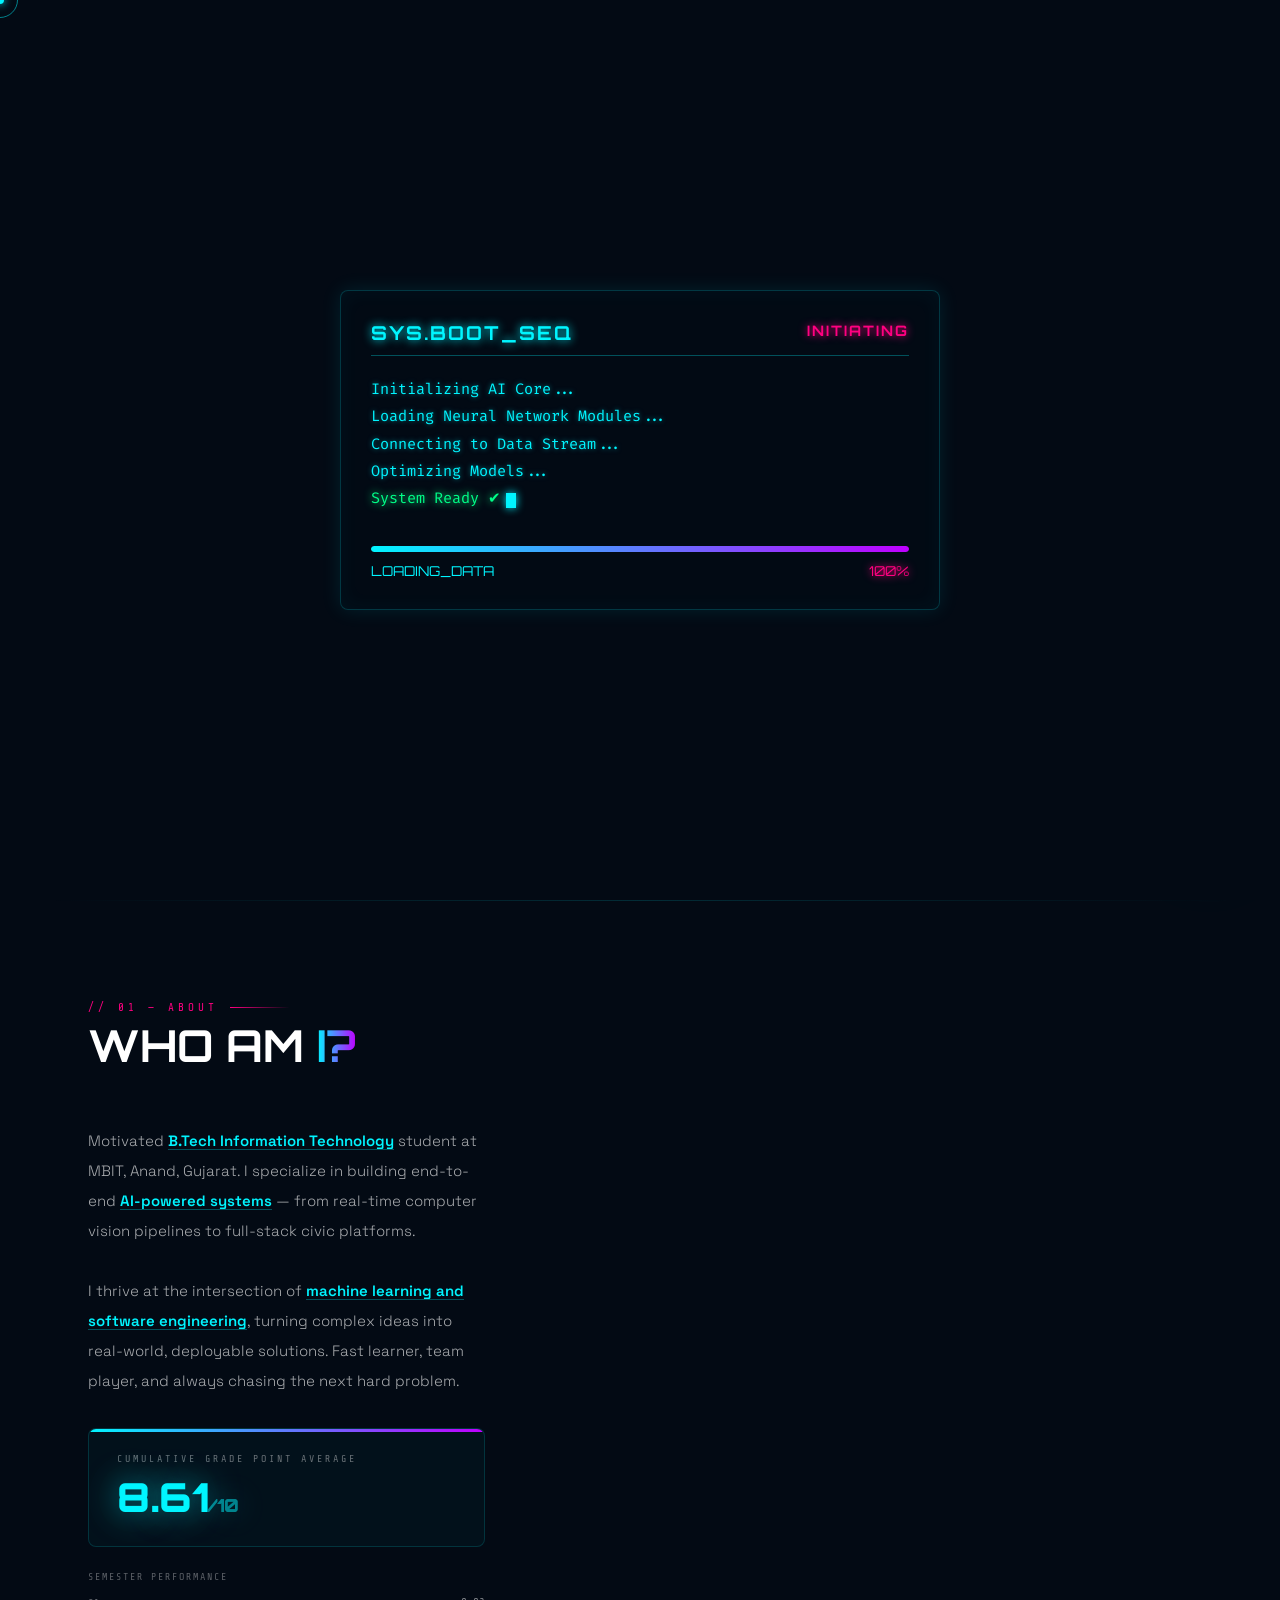
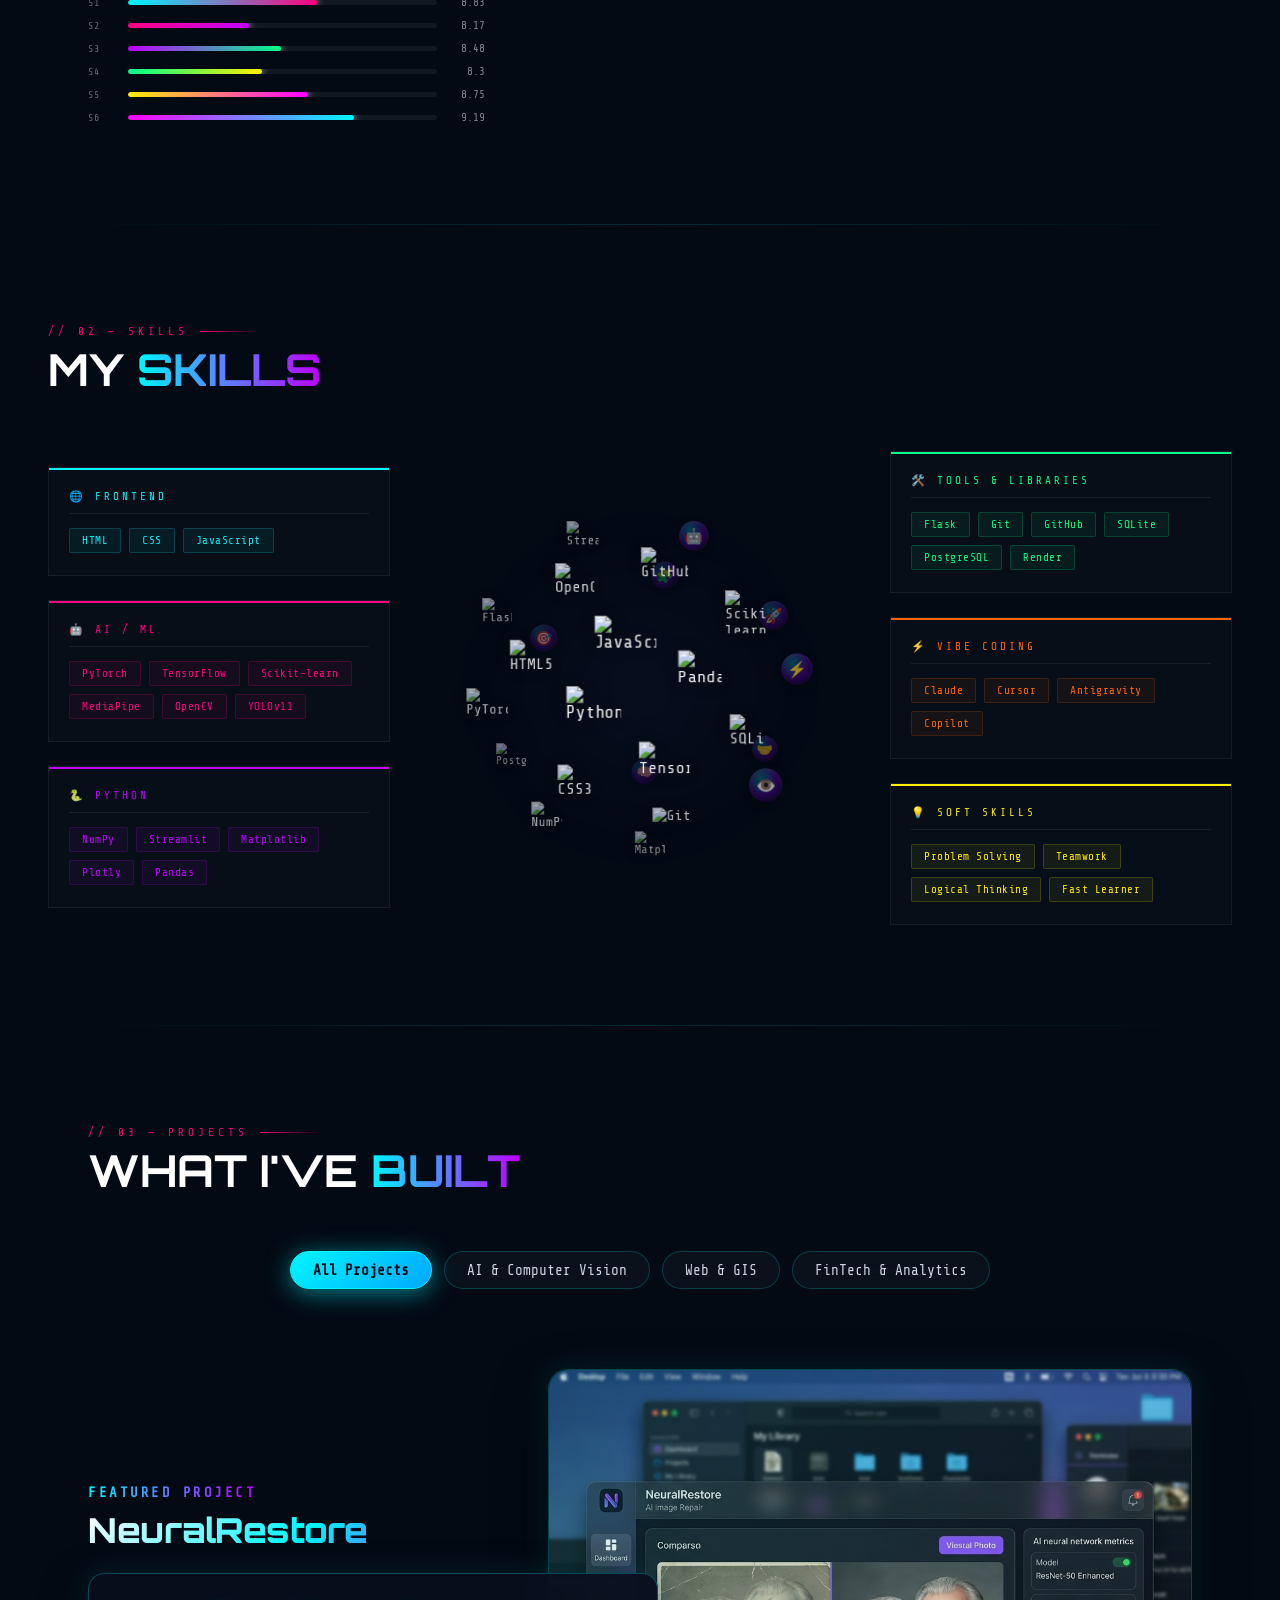
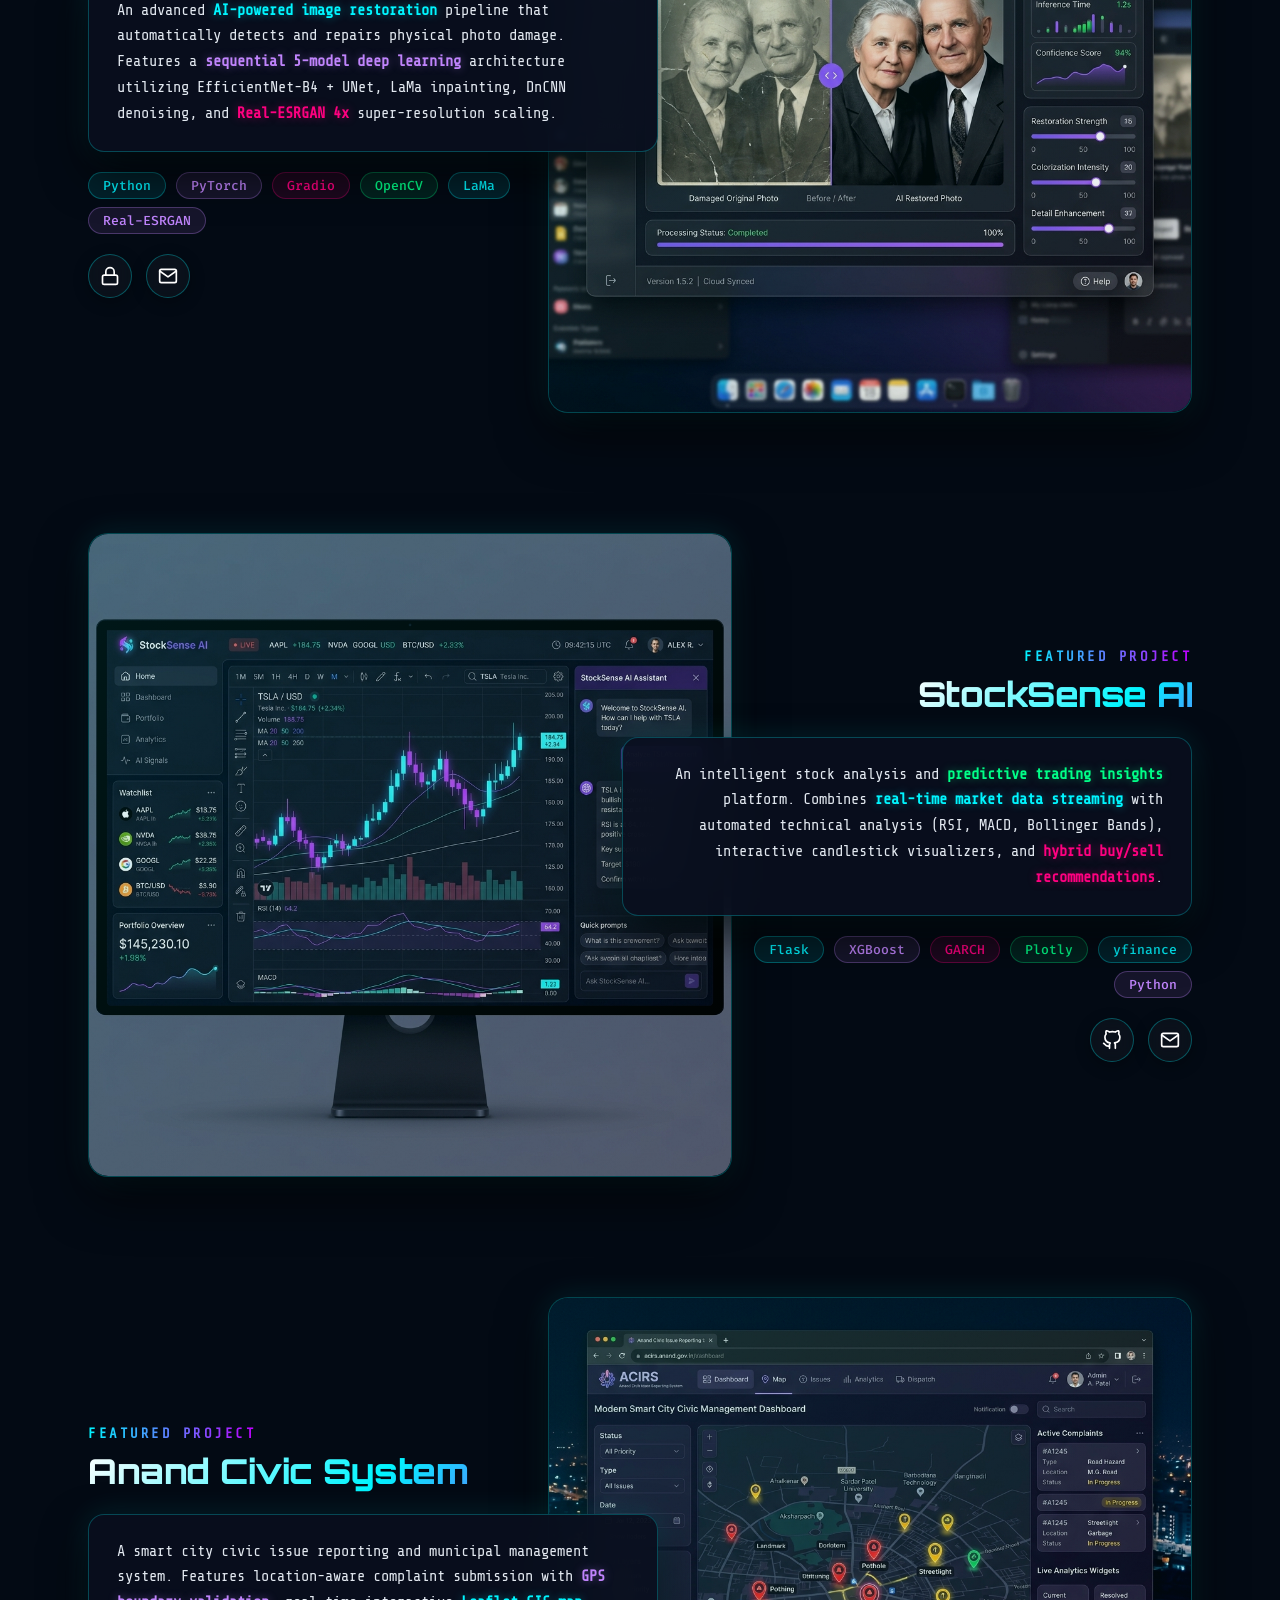
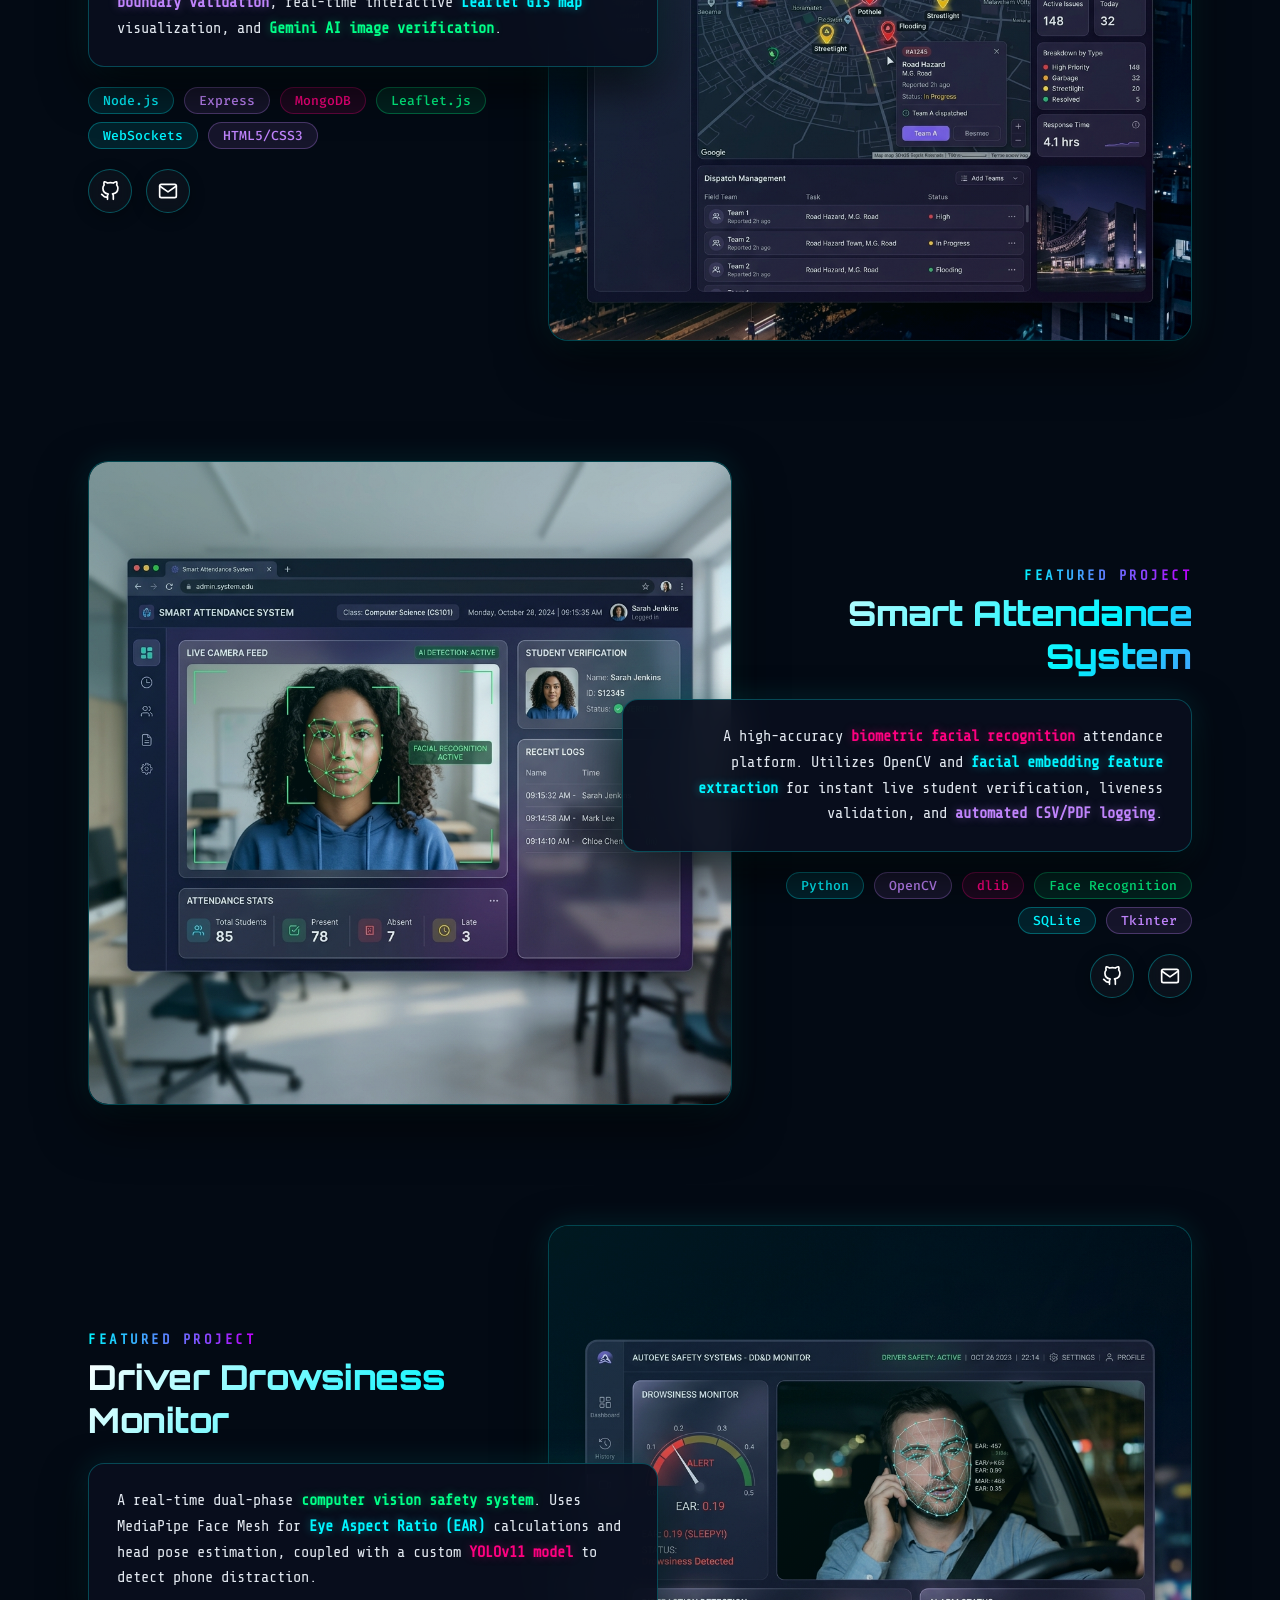
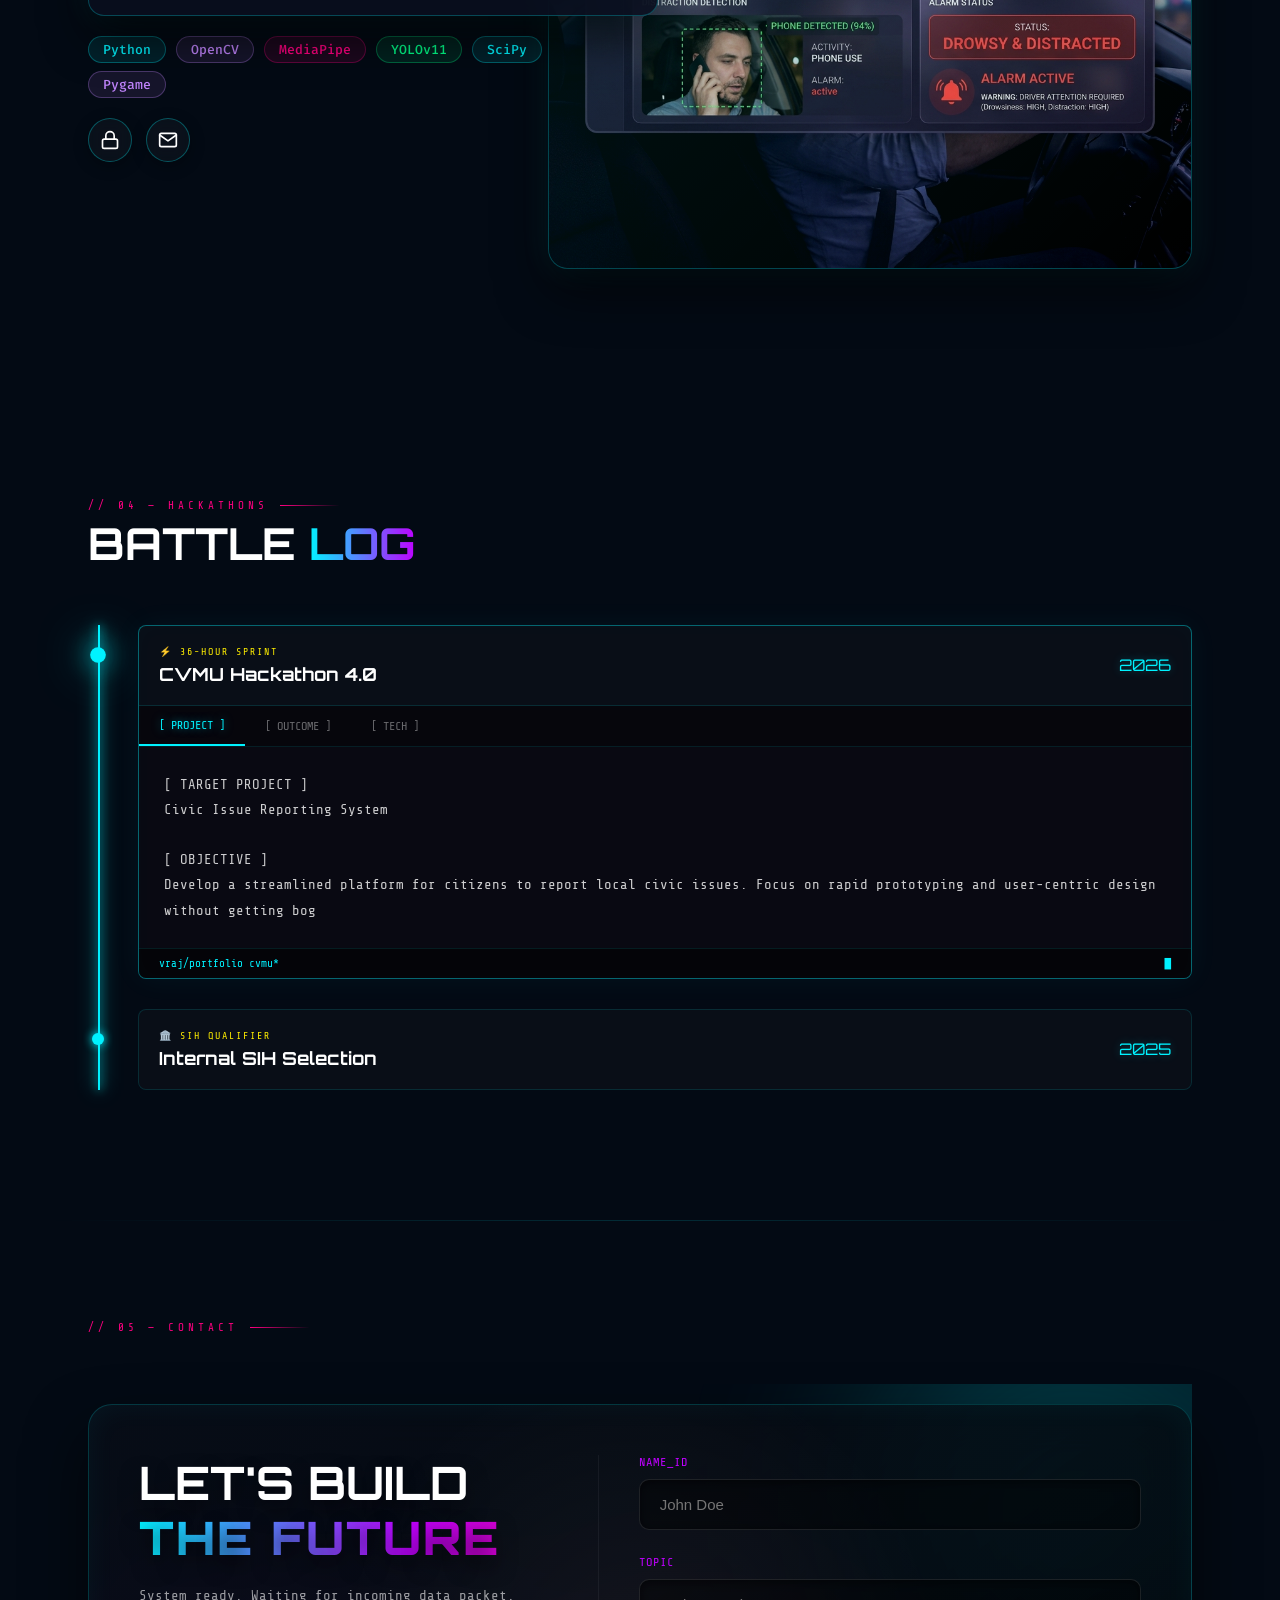
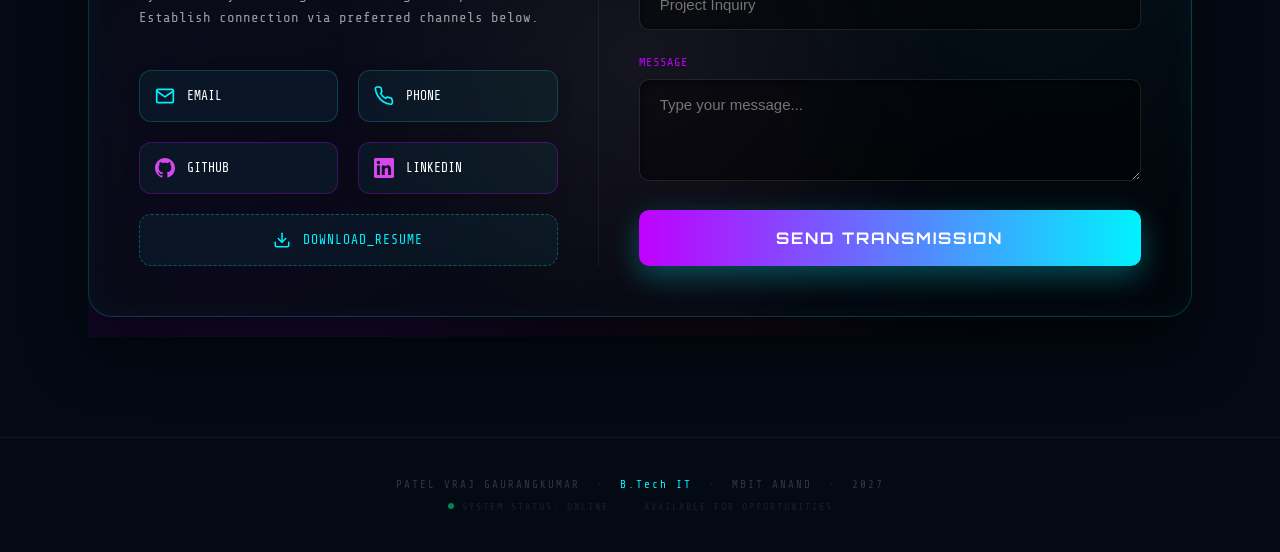
==== commit c8c2d832: "Update project links for Anand Civic System and private repos" ====
--- a/index.html
+++ b/index.html
@@ -338,9 +338,10 @@
             <li>Real-ESRGAN</li>
           </ul>
           <div class="project-links">
-            <a href="https://github.com/vrajptl275" target="_blank" aria-label="GitHub Repository" class="project-icon-link" title="Source Code">
-              <svg viewBox="0 0 24 24" width="20" height="20" fill="none" stroke="currentColor" stroke-width="2" stroke-linecap="round" stroke-linejoin="round">
-                <path d="M9 19c-5 1.5-5-2.5-7-3m14 6v-3.87a3.37 3.37 0 0 0-.94-2.61c3.14-.35 6.44-1.54 6.44-7A5.44 5.44 0 0 0 20 4.77 5.07 5.07 0 0 0 19.91 1S18.73.65 16 2.48a13.38 13.38 0 0 0-7 0C6.27.65 5.09 1 5.09 1A5.07 5.07 0 0 0 5 4.77a5.44 5.44 0 0 0-1.5 3.78c0 5.42 3.3 6.61 6.44 7A3.37 3.37 0 0 0 9 18.13V22"></path>
+            <a href="mailto:sp533013@gmail.com?subject=Demo%20Request%20for%20NeuralRestore" class="project-icon-link" aria-label="Private Repo - Request Access" title="Private Repository — Request Access">
+              <svg viewBox="0 0 24 24" width="20" height="20" fill="none" stroke="currentColor" stroke-width="2" stroke-linecap="round" stroke-linejoin="round">
+                <rect x="3" y="11" width="18" height="11" rx="2" ry="2"></rect>
+                <path d="M7 11V7a5 5 0 0 1 10 0v4"></path>
               </svg>
             </a>
             <a href="mailto:sp533013@gmail.com?subject=Demo%20Request%20for%20NeuralRestore" class="project-icon-link" aria-label="Request Demo" title="Request a demo">
@@ -414,7 +415,7 @@
             <li>HTML5/CSS3</li>
           </ul>
           <div class="project-links">
-            <a href="https://github.com/vrajptl275/civic-reporting" target="_blank" aria-label="GitHub Repository" class="project-icon-link" title="Source Code">
+            <a href="https://github.com/vrajptl275/anand-civic-app" target="_blank" aria-label="GitHub Repository" class="project-icon-link" title="Source Code">
               <svg viewBox="0 0 24 24" width="20" height="20" fill="none" stroke="currentColor" stroke-width="2" stroke-linecap="round" stroke-linejoin="round">
                 <path d="M9 19c-5 1.5-5-2.5-7-3m14 6v-3.87a3.37 3.37 0 0 0-.94-2.61c3.14-.35 6.44-1.54 6.44-7A5.44 5.44 0 0 0 20 4.77 5.07 5.07 0 0 0 19.91 1S18.73.65 16 2.48a13.38 13.38 0 0 0-7 0C6.27.65 5.09 1 5.09 1A5.07 5.07 0 0 0 5 4.77a5.44 5.44 0 0 0-1.5 3.78c0 5.42 3.3 6.61 6.44 7A3.37 3.37 0 0 0 9 18.13V22"></path>
               </svg>
@@ -490,9 +491,10 @@
             <li>Pygame</li>
           </ul>
           <div class="project-links">
-            <a href="https://github.com/vrajptl275/driver-drowsiness-monitor" target="_blank" aria-label="GitHub Repository" class="project-icon-link" title="Source Code">
-              <svg viewBox="0 0 24 24" width="20" height="20" fill="none" stroke="currentColor" stroke-width="2" stroke-linecap="round" stroke-linejoin="round">
-                <path d="M9 19c-5 1.5-5-2.5-7-3m14 6v-3.87a3.37 3.37 0 0 0-.94-2.61c3.14-.35 6.44-1.54 6.44-7A5.44 5.44 0 0 0 20 4.77 5.07 5.07 0 0 0 19.91 1S18.73.65 16 2.48a13.38 13.38 0 0 0-7 0C6.27.65 5.09 1 5.09 1A5.07 5.07 0 0 0 5 4.77a5.44 5.44 0 0 0-1.5 3.78c0 5.42 3.3 6.61 6.44 7A3.37 3.37 0 0 0 9 18.13V22"></path>
+            <a href="mailto:sp533013@gmail.com?subject=Demo%20Request%20for%20Driver%20Drowsiness%20Monitor" class="project-icon-link" aria-label="Private Repo - Request Access" title="Private Repository — Request Access">
+              <svg viewBox="0 0 24 24" width="20" height="20" fill="none" stroke="currentColor" stroke-width="2" stroke-linecap="round" stroke-linejoin="round">
+                <rect x="3" y="11" width="18" height="11" rx="2" ry="2"></rect>
+                <path d="M7 11V7a5 5 0 0 1 10 0v4"></path>
               </svg>
             </a>
             <a href="mailto:sp533013@gmail.com?subject=Demo%20Request%20for%20Driver%20Drowsiness%20Monitor" class="project-icon-link" aria-label="Request Demo" title="Request a demo">
